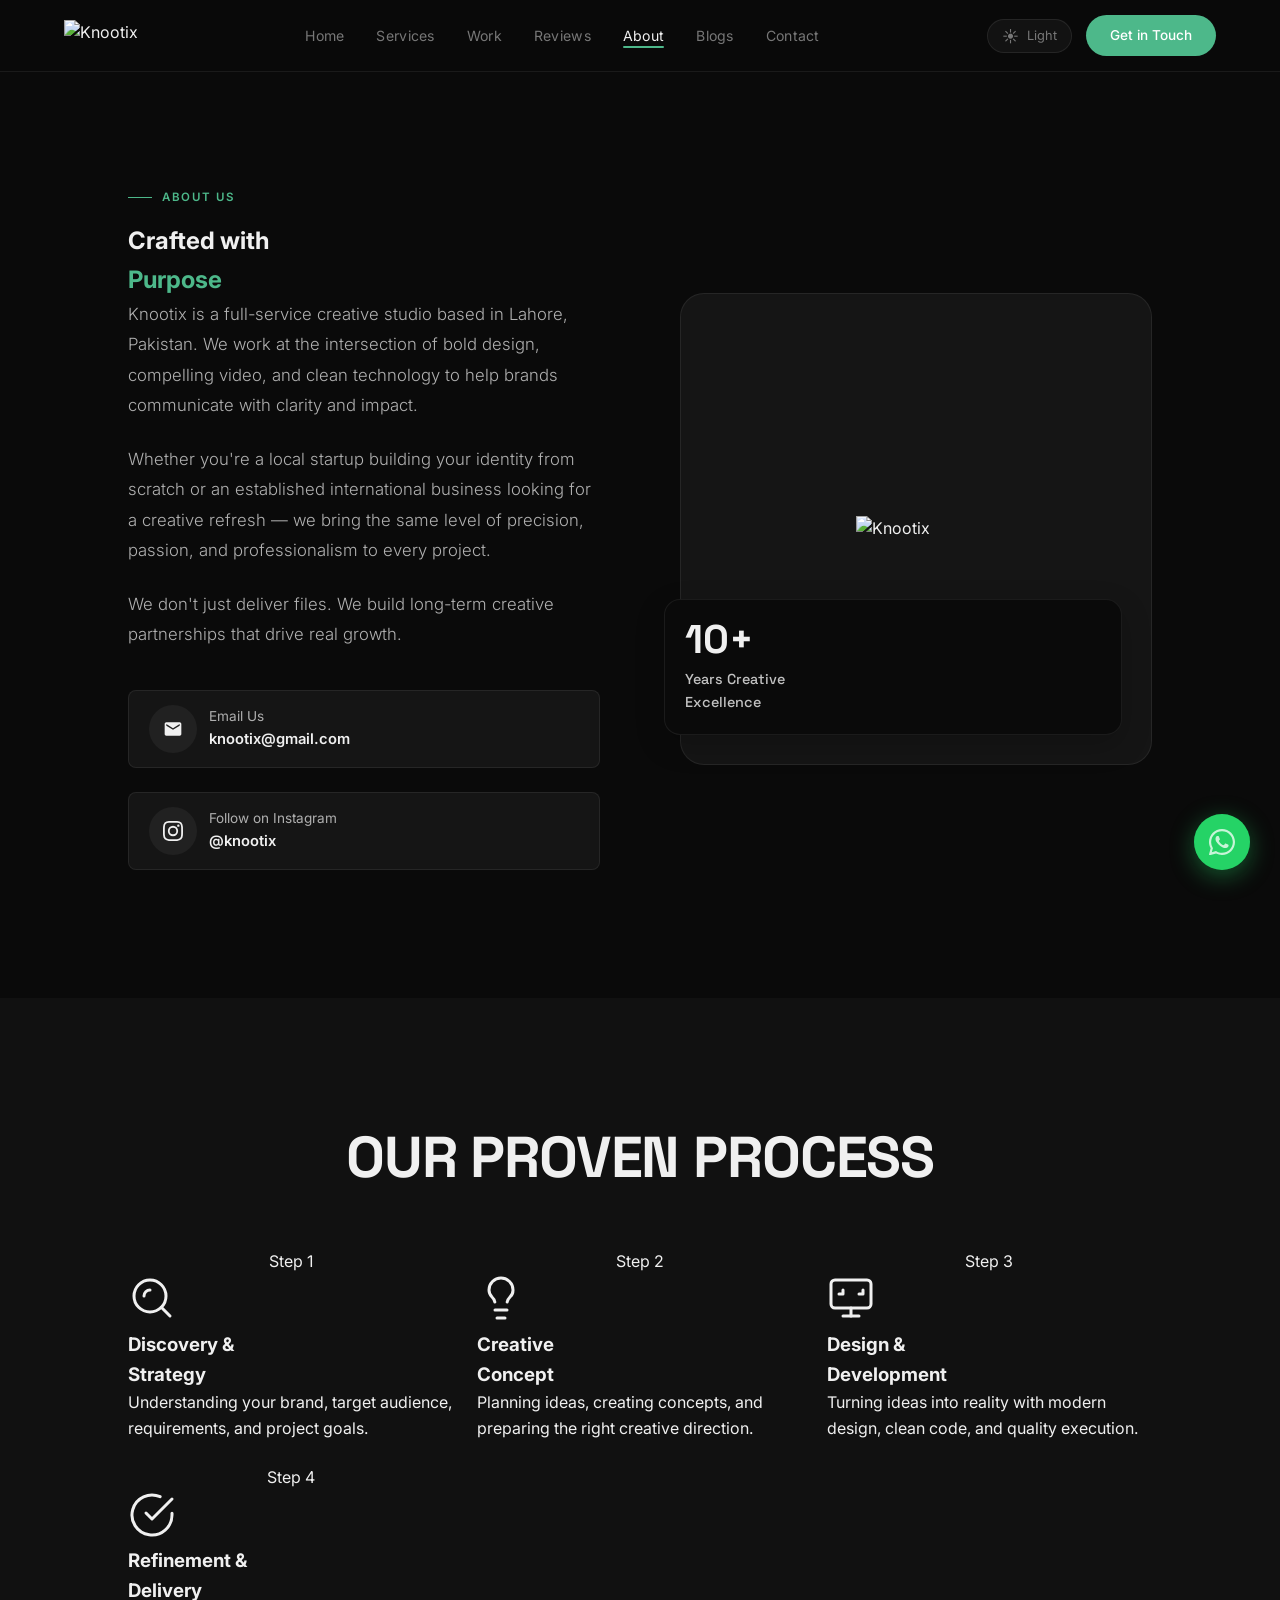
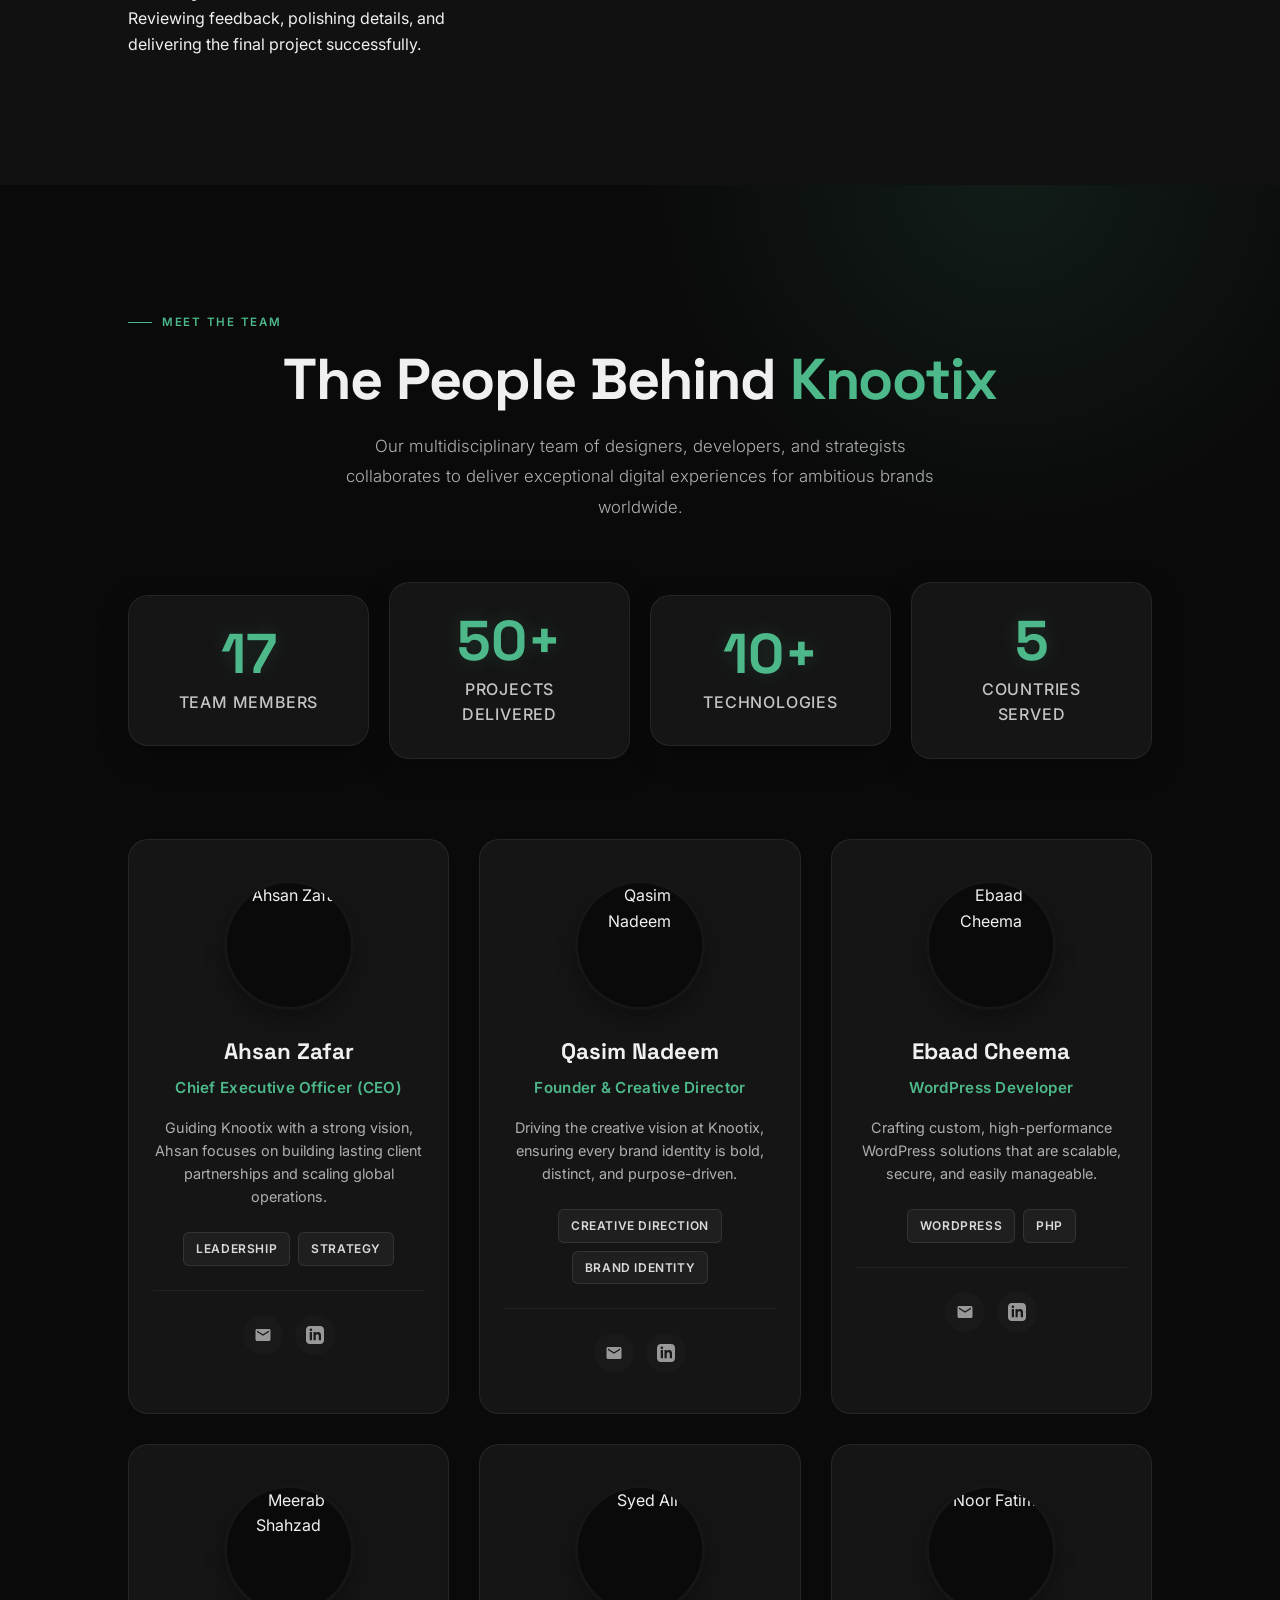
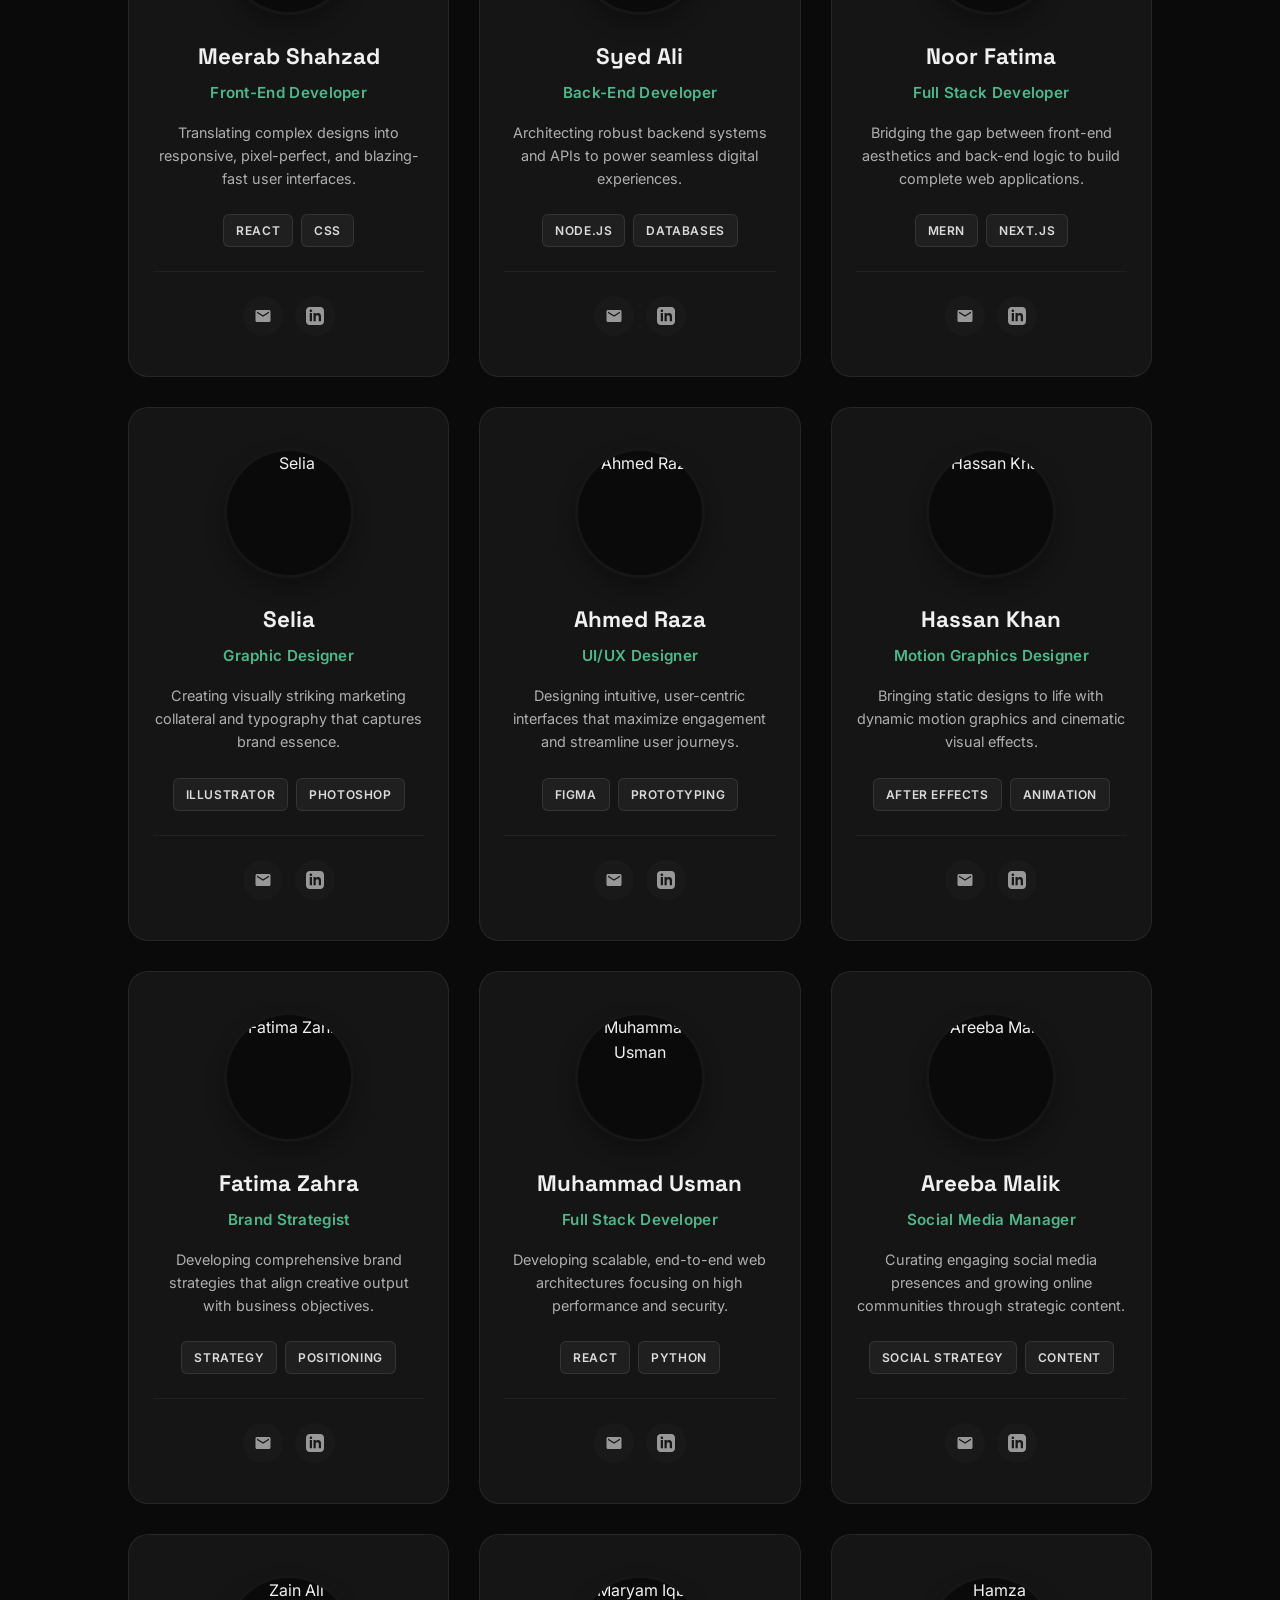
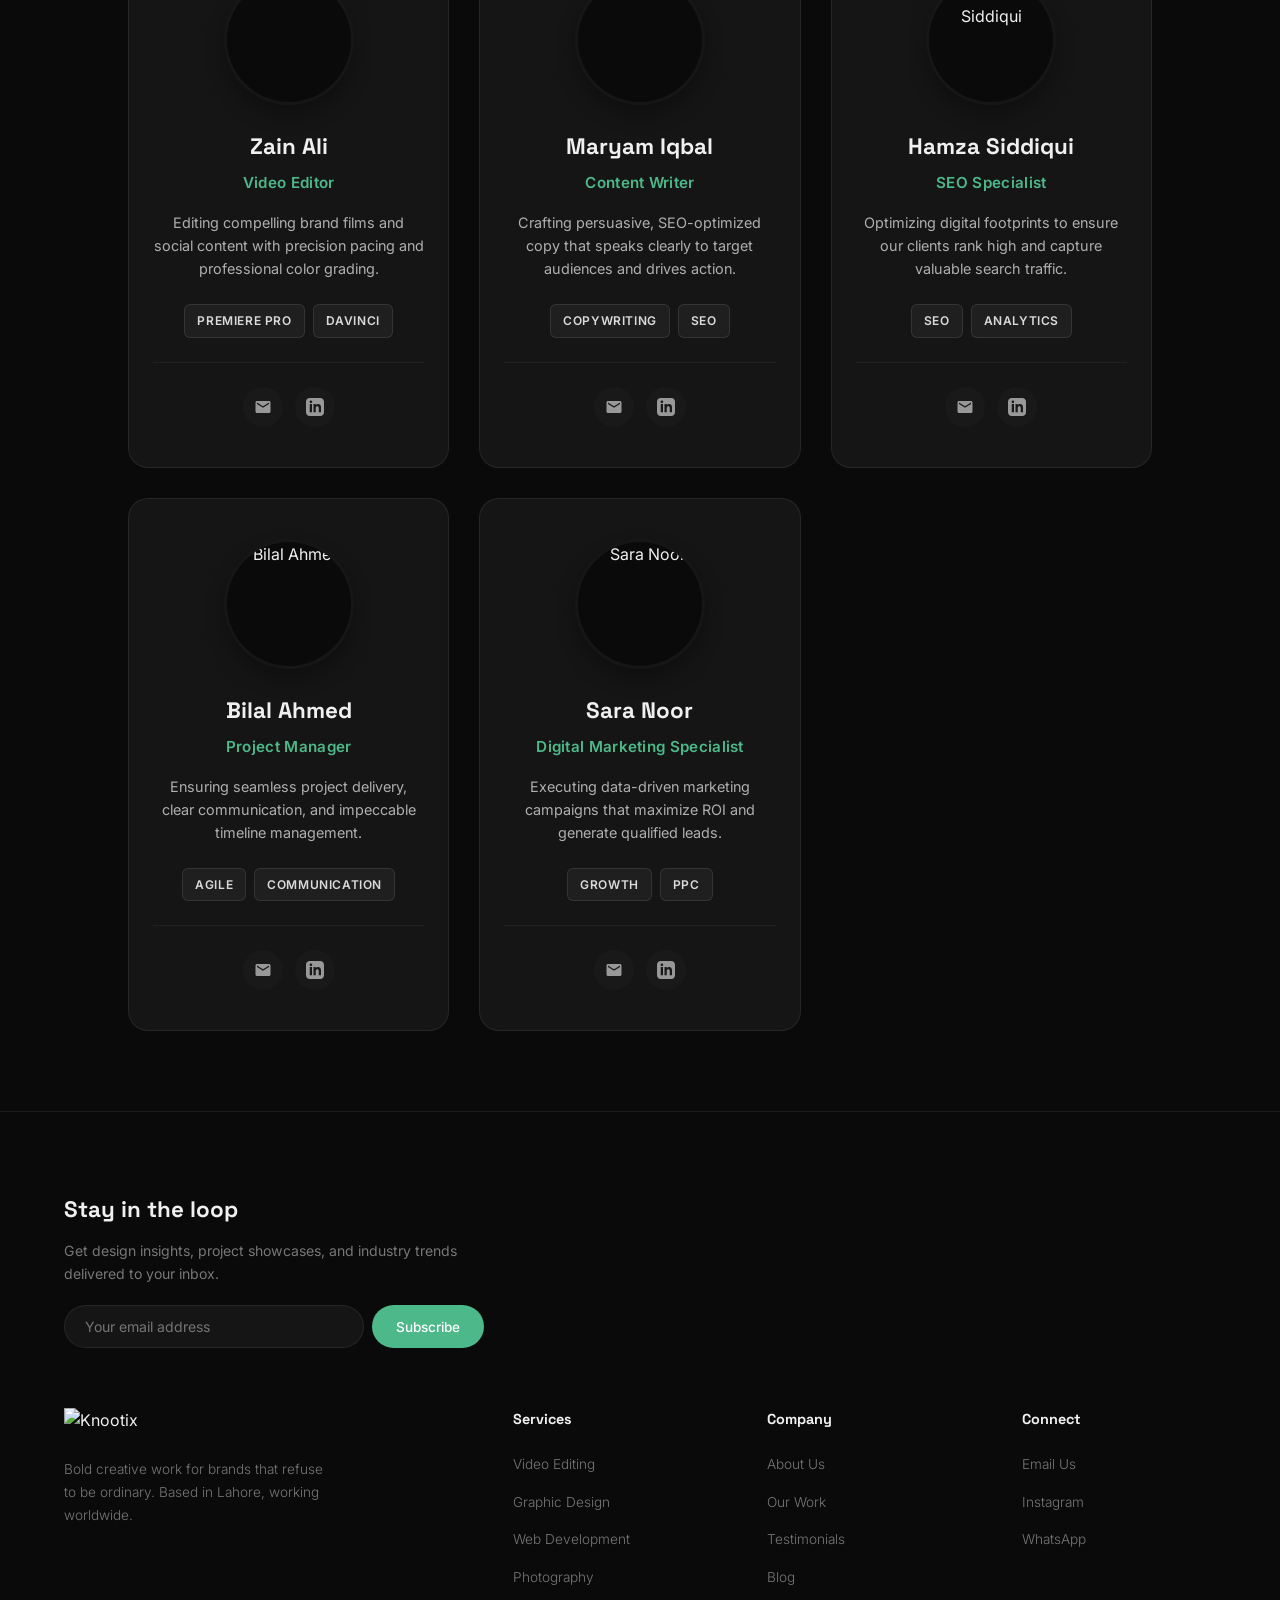
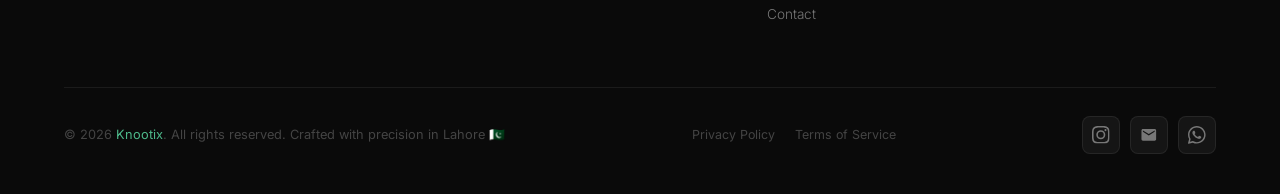
==== about.html @ d04ca992 "feat: Add Barba transitions, magnetic buttons, and 3D Torus hero" ====
<!doctype html>
<html lang="en" data-theme="dark">
  <head>
    <meta charset="UTF-8" />
    <meta name="viewport" content="width=device-width, initial-scale=1.0" />
    <title>About Us | Knootix — Creative Studio</title>
    <link rel="preconnect" href="https://fonts.googleapis.com" />
    <link rel="preconnect" href="https://fonts.gstatic.com" crossorigin />
    <link href="https://fonts.googleapis.com/css2?family=Inter:wght@300;400;500;600;700;800;900&family=Space+Grotesk:wght@400;500;600;700&display=swap" rel="stylesheet" />
    <link rel="stylesheet" href="style.css" />
  </head>
  <body>
    <!-- SVG Symbols -->
    <svg style="display: none">
      <symbol id="icon-mail" viewBox="0 0 24 24"><path d="M20 4H4c-1.1 0-1.99.9-1.99 2L2 18c0 1.1.9 2 2 2h16c1.1 0 2-.9 2-2V6c0-1.1-.9-2-2-2zm0 4l-8 5-8-5V6l8 5 8-5v2z"/></symbol>
      <symbol id="icon-instagram" viewBox="0 0 24 24"><path d="M12 2.163c3.204 0 3.584.012 4.85.07 3.252.148 4.771 1.691 4.919 4.919.058 1.265.069 1.645.069 4.849 0 3.205-.012 3.584-.069 4.849-.149 3.225-1.664 4.771-4.919 4.919-1.266.058-1.644.07-4.85.07-3.204 0-3.584-.012-4.849-.07-3.26-.149-4.771-1.699-4.919-4.92-.058-1.265-.07-1.644-.07-4.849 0-3.204.013-3.583.07-4.849.149-3.227 1.664-4.771 4.919-4.919 1.266-.057 1.645-.069 4.849-.069zM12 0C8.741 0 8.333.014 7.053.072 2.695.272.273 2.69.073 7.052.014 8.333 0 8.741 0 12c0 3.259.014 3.668.072 4.948.2 4.358 2.618 6.78 6.98 6.98C8.333 23.986 8.741 24 12 24c3.259 0 3.668-.014 4.948-.072 4.354-.2 6.782-2.618 6.979-6.98.059-1.28.073-1.689.073-4.948 0-3.259-.014-3.667-.072-4.947-.196-4.354-2.617-6.78-6.979-6.98C15.668.014 15.259 0 12 0zm0 5.838a6.162 6.162 0 100 12.324 6.162 6.162 0 000-12.324zM12 16a4 4 0 110-8 4 4 0 010 8zm6.406-11.845a1.44 1.44 0 100 2.881 1.44 1.44 0 000-2.881z"/></symbol>
      <symbol id="icon-chevron-down" viewBox="0 0 24 24"><path d="M7.41 8.59L12 13.17l4.59-4.58L18 10l-6 6-6-6z"/></symbol>
      <symbol id="icon-arrow-right" viewBox="0 0 24 24"><path d="M12 4l-1.41 1.41L16.17 11H4v2h12.17l-5.58 5.59L12 20l8-8z"/></symbol>
      <symbol id="icon-location" viewBox="0 0 24 24"><path d="M12 2C8.13 2 5 5.13 5 9c0 5.25 7 13 7 13s7-7.75 7-13c0-3.87-3.13-7-7-7zm0 9.5c-1.38 0-2.5-1.12-2.5-2.5s1.12-2.5 2.5-2.5 2.5 1.12 2.5 2.5-1.12 2.5-2.5 2.5z"/></symbol>
    </svg>

    <!-- Navigation -->
    <nav>
      <a href="index.html" class="nav-logo">
        <img src="assets/knootix-logo.png" alt="Knootix" class="site-logo site-logo--light" />
        <img src="assets/knootix-logo-dark.png" alt="Knootix" class="site-logo site-logo--dark" />
      </a>
      <ul class="nav-links">
        <li><a href="index.html">Home</a></li>
        <li><a href="services.html">Services</a></li>
        <li><a href="work.html">Work</a></li>
        <li><a href="reviews.html">Reviews</a></li>
        <li><a href="about.html" class="active">About</a></li>
        <li><a href="blogs.html">Blogs</a></li>
        <li><a href="contact.html">Contact</a></li>
      </ul>
      <div class="nav-right">
        <button class="theme-toggle" onclick="toggleTheme()">
          <span class="theme-icon" id="themeIcon">☀️</span>
          <span id="themeLabel">Light</span>
        </button>
        <a href="contact.html" class="nav-cta">Get in Touch</a>
        <div class="hamburger" onclick="toggleMobileMenu()">
          <span></span><span></span><span></span>
        </div>
      </div>
    </nav>
    <main id="swup" class="transition-fade">

    <!-- Mobile Menu -->
    <div class="mobile-menu" id="mobileMenu">
      <a href="index.html" onclick="closeMobileMenu()">Home</a>
      <a href="services.html" onclick="closeMobileMenu()">Services</a>
      <a href="work.html" onclick="closeMobileMenu()">Work</a>
      <a href="reviews.html" onclick="closeMobileMenu()">Reviews</a>
      <a href="about.html" class="active" onclick="closeMobileMenu()">About</a>
      <a href="blogs.html" onclick="closeMobileMenu()">Blogs</a>
      <a href="contact.html" onclick="closeMobileMenu()">Contact</a>
      <button class="mobile-menu-close" onclick="closeMobileMenu()">✕</button>
    </div>

    <!-- Service page hero style header -->
    <section id="about" class="page-hero section-darker section-padding">
      <div class="hero-glow"></div>
      <div class="about-grid container">
        <div class="about-text reveal">
          <div class="section-label">About Us</div>
          <h1 class="page-title">Crafted with<br /><span class="accent">Purpose</span></h1>
          <p class="section-desc" style="margin-bottom: 24px;">
            Knootix is a full-service creative studio based in Lahore, Pakistan.
            We work at the intersection of bold design, compelling video, and
            clean technology to help brands communicate with clarity and impact.
          </p>
          <p class="section-desc" style="margin-bottom: 24px;">
            Whether you're a local startup building your identity from scratch
            or an established international business looking for a creative
            refresh — we bring the same level of precision, passion, and
            professionalism to every project.
          </p>
          <p class="section-desc" style="margin-bottom: 40px;">
            We don't just deliver files. We build long-term creative
            partnerships that drive real growth.
          </p>
          <div class="about-contact" style="display: flex; gap: 24px; flex-wrap: wrap;">
            <a href="mailto:knootix@gmail.com" class="contact-item" style="display: flex; align-items: center; gap: 12px; text-decoration: none;">
              <span class="contact-icon" style="display: flex; align-items: center; justify-content: center; width: 48px; height: 48px; background: rgba(255,255,255,0.05); border-radius: 50%; color: var(--text);">
                <svg class="svg-icon" viewBox="0 0 24 24" style="width: 20px; height: 20px; fill: currentColor;">
                  <use href="#icon-mail"></use>
                </svg>
              </span>
              <div>
                <div class="contact-label" style="font-size: 0.85rem; opacity: 0.7; color: var(--text);">Email Us</div>
                <div class="contact-value" style="font-weight: 600; color: var(--text);">knootix@gmail.com</div>
              </div>
            </a>
            <a href="https://instagram.com/knootix" target="_blank" class="contact-item" style="display: flex; align-items: center; gap: 12px; text-decoration: none;">
              <span class="contact-icon" style="display: flex; align-items: center; justify-content: center; width: 48px; height: 48px; background: rgba(255,255,255,0.05); border-radius: 50%; color: var(--text);">
                <svg class="svg-icon" viewBox="0 0 24 24" style="width: 20px; height: 20px; fill: currentColor;">
                  <use href="#icon-instagram"></use>
                </svg>
              </span>
              <div>
                <div class="contact-label" style="font-size: 0.85rem; opacity: 0.7; color: var(--text);">Follow on Instagram</div>
                <div class="contact-value" style="font-weight: 600; color: var(--text);">@knootix</div>
              </div>
            </a>
          </div>
        </div>
        <div class="about-visual reveal">
          <div class="about-img-container" style="position: relative; border-radius: 24px; background: var(--card-bg, rgba(255,255,255,0.02)); border: 1px solid var(--border, rgba(255,255,255,0.1)); padding: 60px; display: flex; align-items: center; justify-content: center; aspect-ratio: 1/1;">
            <img src="assets/knootix-logo.png" alt="Knootix" class="site-logo site-logo--light" style="max-width: 200px;" />
            <img src="assets/knootix-logo-dark.png" alt="Knootix" class="site-logo site-logo--dark" style="max-width: 200px;" />
          </div>
          <div class="about-badge" style="position: absolute; bottom: 30px; right: 30px; background: var(--bg); border: 1px solid var(--border); padding: 20px; border-radius: 16px; box-shadow: 0 10px 30px rgba(0,0,0,0.2);">
            <div class="about-badge-num" style="font-size: 2.5rem; font-weight: 800; color: var(--text); line-height: 1;">10+</div>
            <div class="about-badge-text" style="font-size: 0.9rem; font-weight: 500; color: var(--text); opacity: 0.8; margin-top: 8px;">Years Creative<br />Excellence</div>
          </div>
        </div>
      </div>
    </section>

    <!-- Process section -->
    <section class="process-section section-padding" id="process">
      <div class="section-header reveal" style="text-align: center; margin-bottom: 60px;">
        <h2 class="section-title">OUR PROVEN PROCESS</h2>
      </div>
      <div class="process-grid container" style="display: grid; grid-template-columns: repeat(auto-fit, minmax(250px, 1fr)); gap: 24px;">
        <div class="process-card reveal">
          <div class="process-step">Step 1</div>
          <div class="process-icon">
            <svg width="48" height="48" viewBox="0 0 24 24" fill="none" stroke="currentColor" stroke-width="1.5" stroke-linecap="round" stroke-linejoin="round"><circle cx="11" cy="11" r="8"></circle><line x1="21" y1="21" x2="16.65" y2="16.65"></line><path d="M11 8a3 3 0 0 0-3 3"></path></svg>
          </div>
          <h3 class="process-title">Discovery &<br />Strategy</h3>
          <p class="process-desc">
            Understanding your brand, target audience, requirements, and project
            goals.
          </p>
        </div>

        <div class="process-card reveal stagger-1">
          <div class="process-step">Step 2</div>
          <div class="process-icon">
            <svg width="48" height="48" viewBox="0 0 24 24" fill="none" stroke="currentColor" stroke-width="1.5" stroke-linecap="round" stroke-linejoin="round"><path d="M9 18h6"></path><path d="M10 22h4"></path><path d="M15.09 14c.18-.98.65-1.74 1.41-2.5A4.65 4.65 0 0 0 18 8 6 6 0 0 0 6 8c0 1 .23 2.23 1.5 3.5A4.61 4.61 0 0 1 8.91 14"></path></svg>
          </div>
          <h3 class="process-title">Creative<br />Concept</h3>
          <p class="process-desc">
            Planning ideas, creating concepts, and preparing the right creative
            direction.
          </p>
        </div>

        <div class="process-card reveal stagger-2">
          <div class="process-step">Step 3</div>
          <div class="process-icon">
            <svg width="48" height="48" viewBox="0 0 24 24" fill="none" stroke="currentColor" stroke-width="1.5" stroke-linecap="round" stroke-linejoin="round"><rect x="2" y="3" width="20" height="14" rx="2" ry="2"></rect><line x1="8" y1="21" x2="16" y2="21"></line><line x1="12" y1="17" x2="12" y2="21"></line><polyline points="16 10 18 10 18 8"></polyline><polyline points="6 10 8 10 8 8"></polyline></svg>
          </div>
          <h3 class="process-title">Design &<br />Development</h3>
          <p class="process-desc">
            Turning ideas into reality with modern design, clean code, and
            quality execution.
          </p>
        </div>

        <div class="process-card reveal stagger-3">
          <div class="process-step">Step 4</div>
          <div class="process-icon">
            <svg width="48" height="48" viewBox="0 0 24 24" fill="none" stroke="currentColor" stroke-width="1.5" stroke-linecap="round" stroke-linejoin="round"><path d="M22 11.08V12a10 10 0 1 1-5.93-9.14"></path><polyline points="22 4 12 14.01 9 11.01"></polyline></svg>
          </div>
          <h3 class="process-title">Refinement &<br />Delivery</h3>
          <p class="process-desc">
            Reviewing feedback, polishing details, and delivering the final
            project successfully.
          </p>
        </div>
      </div>
    </section>

    <!-- Team Section -->
    <section class="team-section section-padding" id="team">
      <div class="container">
        <div class="section-header reveal" style="text-align: center; margin-bottom: 60px;">
          <div class="section-label">Meet the Team</div>
          <h2 class="section-title">The People Behind <span class="accent">Knootix</span></h2>
          <p class="section-desc" style="max-width: 600px; margin: 20px auto 0;">
            Our multidisciplinary team of designers, developers, and strategists collaborates 
            to deliver exceptional digital experiences for ambitious brands worldwide.
          </p>
        </div>

        <div class="team-stats reveal stagger-1">
          <div class="team-stat-item">
            <div class="team-stat-num counter" data-target="17">0</div>
            <div class="team-stat-label">Team Members</div>
          </div>
          <div class="team-stat-item">
            <div class="team-stat-num"><span class="counter" data-target="50">0</span>+</div>
            <div class="team-stat-label">Projects Delivered</div>
          </div>
          <div class="team-stat-item">
            <div class="team-stat-num"><span class="counter" data-target="10">0</span>+</div>
            <div class="team-stat-label">Technologies</div>
          </div>
          <div class="team-stat-item">
            <div class="team-stat-num counter" data-target="5">0</div>
            <div class="team-stat-label">Countries Served</div>
          </div>
        </div>

        <div class="team-grid">
          <!-- 1. Ahsan Zafar -->
          <div class="team-card reveal stagger-1">
            <div class="team-card-image-wrap">
              <img src="https://i.pravatar.cc/300?u=ahsan" alt="Ahsan Zafar" class="team-img" />
            </div>
            <div class="team-info">
              <h3 class="team-name">Ahsan Zafar</h3>
              <div class="team-role">Chief Executive Officer (CEO)</div>
              <p class="team-bio">Guiding Knootix with a strong vision, Ahsan focuses on building lasting client partnerships and scaling global operations.</p>
              <div class="team-badges">
                <span class="team-badge">Leadership</span>
                <span class="team-badge">Strategy</span>
              </div>
            </div>
            <div class="team-socials">
              <a href="#" class="team-social-icon magnetic"><svg viewBox="0 0 24 24"><use href="#icon-mail"></use></svg></a>
              <a href="#" class="team-social-icon magnetic">
                <svg viewBox="0 0 24 24"><path d="M19 0h-14c-2.761 0-5 2.239-5 5v14c0 2.761 2.239 5 5 5h14c2.762 0 5-2.239 5-5v-14c0-2.761-2.238-5-5-5zm-11 19h-3v-11h3v11zm-1.5-12.268c-.966 0-1.75-.79-1.75-1.764s.784-1.764 1.75-1.764 1.75.79 1.75 1.764-.783 1.764-1.75 1.764zm13.5 12.268h-3v-5.604c0-3.368-4-3.113-4 0v5.604h-3v-11h3v1.765c1.396-2.586 7-2.777 7 2.476v6.759z"/></svg>
              </a>
            </div>
          </div>

          <!-- 2. Qasim Nadeem -->
          <div class="team-card reveal stagger-2">
            <div class="team-card-image-wrap">
              <img src="https://i.pravatar.cc/300?u=qasim" alt="Qasim Nadeem" class="team-img" />
            </div>
            <div class="team-info">
              <h3 class="team-name">Qasim Nadeem</h3>
              <div class="team-role">Founder & Creative Director</div>
              <p class="team-bio">Driving the creative vision at Knootix, ensuring every brand identity is bold, distinct, and purpose-driven.</p>
              <div class="team-badges">
                <span class="team-badge">Creative Direction</span>
                <span class="team-badge">Brand Identity</span>
              </div>
            </div>
            <div class="team-socials">
              <a href="#" class="team-social-icon magnetic"><svg viewBox="0 0 24 24"><use href="#icon-mail"></use></svg></a>
              <a href="#" class="team-social-icon magnetic">
                <svg viewBox="0 0 24 24"><path d="M19 0h-14c-2.761 0-5 2.239-5 5v14c0 2.761 2.239 5 5 5h14c2.762 0 5-2.239 5-5v-14c0-2.761-2.238-5-5-5zm-11 19h-3v-11h3v11zm-1.5-12.268c-.966 0-1.75-.79-1.75-1.764s.784-1.764 1.75-1.764 1.75.79 1.75 1.764-.783 1.764-1.75 1.764zm13.5 12.268h-3v-5.604c0-3.368-4-3.113-4 0v5.604h-3v-11h3v1.765c1.396-2.586 7-2.777 7 2.476v6.759z"/></svg>
              </a>
            </div>
          </div>

          <!-- 3. Ebaad Cheema -->
          <div class="team-card reveal stagger-3">
            <div class="team-card-image-wrap">
              <img src="https://i.pravatar.cc/300?u=ebaad" alt="Ebaad Cheema" class="team-img" />
            </div>
            <div class="team-info">
              <h3 class="team-name">Ebaad Cheema</h3>
              <div class="team-role">WordPress Developer</div>
              <p class="team-bio">Crafting custom, high-performance WordPress solutions that are scalable, secure, and easily manageable.</p>
              <div class="team-badges">
                <span class="team-badge">WordPress</span>
                <span class="team-badge">PHP</span>
              </div>
            </div>
            <div class="team-socials">
              <a href="#" class="team-social-icon magnetic"><svg viewBox="0 0 24 24"><use href="#icon-mail"></use></svg></a>
              <a href="#" class="team-social-icon magnetic">
                <svg viewBox="0 0 24 24"><path d="M19 0h-14c-2.761 0-5 2.239-5 5v14c0 2.761 2.239 5 5 5h14c2.762 0 5-2.239 5-5v-14c0-2.761-2.238-5-5-5zm-11 19h-3v-11h3v11zm-1.5-12.268c-.966 0-1.75-.79-1.75-1.764s.784-1.764 1.75-1.764 1.75.79 1.75 1.764-.783 1.764-1.75 1.764zm13.5 12.268h-3v-5.604c0-3.368-4-3.113-4 0v5.604h-3v-11h3v1.765c1.396-2.586 7-2.777 7 2.476v6.759z"/></svg>
              </a>
            </div>
          </div>

          <!-- 4. Meerab Shahzad -->
          <div class="team-card reveal">
            <div class="team-card-image-wrap">
              <img src="https://i.pravatar.cc/300?u=meerab" alt="Meerab Shahzad" class="team-img" />
            </div>
            <div class="team-info">
              <h3 class="team-name">Meerab Shahzad</h3>
              <div class="team-role">Front-End Developer</div>
              <p class="team-bio">Translating complex designs into responsive, pixel-perfect, and blazing-fast user interfaces.</p>
              <div class="team-badges">
                <span class="team-badge">React</span>
                <span class="team-badge">CSS</span>
              </div>
            </div>
            <div class="team-socials">
              <a href="#" class="team-social-icon magnetic"><svg viewBox="0 0 24 24"><use href="#icon-mail"></use></svg></a>
              <a href="#" class="team-social-icon magnetic">
                <svg viewBox="0 0 24 24"><path d="M19 0h-14c-2.761 0-5 2.239-5 5v14c0 2.761 2.239 5 5 5h14c2.762 0 5-2.239 5-5v-14c0-2.761-2.238-5-5-5zm-11 19h-3v-11h3v11zm-1.5-12.268c-.966 0-1.75-.79-1.75-1.764s.784-1.764 1.75-1.764 1.75.79 1.75 1.764-.783 1.764-1.75 1.764zm13.5 12.268h-3v-5.604c0-3.368-4-3.113-4 0v5.604h-3v-11h3v1.765c1.396-2.586 7-2.777 7 2.476v6.759z"/></svg>
              </a>
            </div>
          </div>

          <!-- 5. Syed Ali -->
          <div class="team-card reveal stagger-1">
            <div class="team-card-image-wrap">
              <img src="https://i.pravatar.cc/300?u=syed" alt="Syed Ali" class="team-img" />
            </div>
            <div class="team-info">
              <h3 class="team-name">Syed Ali</h3>
              <div class="team-role">Back-End Developer</div>
              <p class="team-bio">Architecting robust backend systems and APIs to power seamless digital experiences.</p>
              <div class="team-badges">
                <span class="team-badge">Node.js</span>
                <span class="team-badge">Databases</span>
              </div>
            </div>
            <div class="team-socials">
              <a href="#" class="team-social-icon magnetic"><svg viewBox="0 0 24 24"><use href="#icon-mail"></use></svg></a>
              <a href="#" class="team-social-icon magnetic">
                <svg viewBox="0 0 24 24"><path d="M19 0h-14c-2.761 0-5 2.239-5 5v14c0 2.761 2.239 5 5 5h14c2.762 0 5-2.239 5-5v-14c0-2.761-2.238-5-5-5zm-11 19h-3v-11h3v11zm-1.5-12.268c-.966 0-1.75-.79-1.75-1.764s.784-1.764 1.75-1.764 1.75.79 1.75 1.764-.783 1.764-1.75 1.764zm13.5 12.268h-3v-5.604c0-3.368-4-3.113-4 0v5.604h-3v-11h3v1.765c1.396-2.586 7-2.777 7 2.476v6.759z"/></svg>
              </a>
            </div>
          </div>

          <!-- 6. Noor Fatima -->
          <div class="team-card reveal stagger-2">
            <div class="team-card-image-wrap">
              <img src="https://i.pravatar.cc/300?u=noor" alt="Noor Fatima" class="team-img" />
            </div>
            <div class="team-info">
              <h3 class="team-name">Noor Fatima</h3>
              <div class="team-role">Full Stack Developer</div>
              <p class="team-bio">Bridging the gap between front-end aesthetics and back-end logic to build complete web applications.</p>
              <div class="team-badges">
                <span class="team-badge">MERN</span>
                <span class="team-badge">Next.js</span>
              </div>
            </div>
            <div class="team-socials">
              <a href="#" class="team-social-icon magnetic"><svg viewBox="0 0 24 24"><use href="#icon-mail"></use></svg></a>
              <a href="#" class="team-social-icon magnetic">
                <svg viewBox="0 0 24 24"><path d="M19 0h-14c-2.761 0-5 2.239-5 5v14c0 2.761 2.239 5 5 5h14c2.762 0 5-2.239 5-5v-14c0-2.761-2.238-5-5-5zm-11 19h-3v-11h3v11zm-1.5-12.268c-.966 0-1.75-.79-1.75-1.764s.784-1.764 1.75-1.764 1.75.79 1.75 1.764-.783 1.764-1.75 1.764zm13.5 12.268h-3v-5.604c0-3.368-4-3.113-4 0v5.604h-3v-11h3v1.765c1.396-2.586 7-2.777 7 2.476v6.759z"/></svg>
              </a>
            </div>
          </div>

          <!-- 7. Selia -->
          <div class="team-card reveal stagger-3">
            <div class="team-card-image-wrap">
              <img src="https://i.pravatar.cc/300?u=selia" alt="Selia" class="team-img" />
            </div>
            <div class="team-info">
              <h3 class="team-name">Selia</h3>
              <div class="team-role">Graphic Designer</div>
              <p class="team-bio">Creating visually striking marketing collateral and typography that captures brand essence.</p>
              <div class="team-badges">
                <span class="team-badge">Illustrator</span>
                <span class="team-badge">Photoshop</span>
              </div>
            </div>
            <div class="team-socials">
              <a href="#" class="team-social-icon magnetic"><svg viewBox="0 0 24 24"><use href="#icon-mail"></use></svg></a>
              <a href="#" class="team-social-icon magnetic">
                <svg viewBox="0 0 24 24"><path d="M19 0h-14c-2.761 0-5 2.239-5 5v14c0 2.761 2.239 5 5 5h14c2.762 0 5-2.239 5-5v-14c0-2.761-2.238-5-5-5zm-11 19h-3v-11h3v11zm-1.5-12.268c-.966 0-1.75-.79-1.75-1.764s.784-1.764 1.75-1.764 1.75.79 1.75 1.764-.783 1.764-1.75 1.764zm13.5 12.268h-3v-5.604c0-3.368-4-3.113-4 0v5.604h-3v-11h3v1.765c1.396-2.586 7-2.777 7 2.476v6.759z"/></svg>
              </a>
            </div>
          </div>

          <!-- 8. Ahmed Raza -->
          <div class="team-card reveal">
            <div class="team-card-image-wrap">
              <img src="https://i.pravatar.cc/300?u=ahmed" alt="Ahmed Raza" class="team-img" />
            </div>
            <div class="team-info">
              <h3 class="team-name">Ahmed Raza</h3>
              <div class="team-role">UI/UX Designer</div>
              <p class="team-bio">Designing intuitive, user-centric interfaces that maximize engagement and streamline user journeys.</p>
              <div class="team-badges">
                <span class="team-badge">Figma</span>
                <span class="team-badge">Prototyping</span>
              </div>
            </div>
            <div class="team-socials">
              <a href="#" class="team-social-icon magnetic"><svg viewBox="0 0 24 24"><use href="#icon-mail"></use></svg></a>
              <a href="#" class="team-social-icon magnetic">
                <svg viewBox="0 0 24 24"><path d="M19 0h-14c-2.761 0-5 2.239-5 5v14c0 2.761 2.239 5 5 5h14c2.762 0 5-2.239 5-5v-14c0-2.761-2.238-5-5-5zm-11 19h-3v-11h3v11zm-1.5-12.268c-.966 0-1.75-.79-1.75-1.764s.784-1.764 1.75-1.764 1.75.79 1.75 1.764-.783 1.764-1.75 1.764zm13.5 12.268h-3v-5.604c0-3.368-4-3.113-4 0v5.604h-3v-11h3v1.765c1.396-2.586 7-2.777 7 2.476v6.759z"/></svg>
              </a>
            </div>
          </div>

          <!-- 9. Hassan Khan -->
          <div class="team-card reveal stagger-1">
            <div class="team-card-image-wrap">
              <img src="https://i.pravatar.cc/300?u=hassan" alt="Hassan Khan" class="team-img" />
            </div>
            <div class="team-info">
              <h3 class="team-name">Hassan Khan</h3>
              <div class="team-role">Motion Graphics Designer</div>
              <p class="team-bio">Bringing static designs to life with dynamic motion graphics and cinematic visual effects.</p>
              <div class="team-badges">
                <span class="team-badge">After Effects</span>
                <span class="team-badge">Animation</span>
              </div>
            </div>
            <div class="team-socials">
              <a href="#" class="team-social-icon magnetic"><svg viewBox="0 0 24 24"><use href="#icon-mail"></use></svg></a>
              <a href="#" class="team-social-icon magnetic">
                <svg viewBox="0 0 24 24"><path d="M19 0h-14c-2.761 0-5 2.239-5 5v14c0 2.761 2.239 5 5 5h14c2.762 0 5-2.239 5-5v-14c0-2.761-2.238-5-5-5zm-11 19h-3v-11h3v11zm-1.5-12.268c-.966 0-1.75-.79-1.75-1.764s.784-1.764 1.75-1.764 1.75.79 1.75 1.764-.783 1.764-1.75 1.764zm13.5 12.268h-3v-5.604c0-3.368-4-3.113-4 0v5.604h-3v-11h3v1.765c1.396-2.586 7-2.777 7 2.476v6.759z"/></svg>
              </a>
            </div>
          </div>

          <!-- 10. Fatima Zahra -->
          <div class="team-card reveal stagger-2">
            <div class="team-card-image-wrap">
              <img src="https://i.pravatar.cc/300?u=fatima" alt="Fatima Zahra" class="team-img" />
            </div>
            <div class="team-info">
              <h3 class="team-name">Fatima Zahra</h3>
              <div class="team-role">Brand Strategist</div>
              <p class="team-bio">Developing comprehensive brand strategies that align creative output with business objectives.</p>
              <div class="team-badges">
                <span class="team-badge">Strategy</span>
                <span class="team-badge">Positioning</span>
              </div>
            </div>
            <div class="team-socials">
              <a href="#" class="team-social-icon magnetic"><svg viewBox="0 0 24 24"><use href="#icon-mail"></use></svg></a>
              <a href="#" class="team-social-icon magnetic">
                <svg viewBox="0 0 24 24"><path d="M19 0h-14c-2.761 0-5 2.239-5 5v14c0 2.761 2.239 5 5 5h14c2.762 0 5-2.239 5-5v-14c0-2.761-2.238-5-5-5zm-11 19h-3v-11h3v11zm-1.5-12.268c-.966 0-1.75-.79-1.75-1.764s.784-1.764 1.75-1.764 1.75.79 1.75 1.764-.783 1.764-1.75 1.764zm13.5 12.268h-3v-5.604c0-3.368-4-3.113-4 0v5.604h-3v-11h3v1.765c1.396-2.586 7-2.777 7 2.476v6.759z"/></svg>
              </a>
            </div>
          </div>

          <!-- 11. Muhammad Usman -->
          <div class="team-card reveal stagger-3">
            <div class="team-card-image-wrap">
              <img src="https://i.pravatar.cc/300?u=usman" alt="Muhammad Usman" class="team-img" />
            </div>
            <div class="team-info">
              <h3 class="team-name">Muhammad Usman</h3>
              <div class="team-role">Full Stack Developer</div>
              <p class="team-bio">Developing scalable, end-to-end web architectures focusing on high performance and security.</p>
              <div class="team-badges">
                <span class="team-badge">React</span>
                <span class="team-badge">Python</span>
              </div>
            </div>
            <div class="team-socials">
              <a href="#" class="team-social-icon magnetic"><svg viewBox="0 0 24 24"><use href="#icon-mail"></use></svg></a>
              <a href="#" class="team-social-icon magnetic">
                <svg viewBox="0 0 24 24"><path d="M19 0h-14c-2.761 0-5 2.239-5 5v14c0 2.761 2.239 5 5 5h14c2.762 0 5-2.239 5-5v-14c0-2.761-2.238-5-5-5zm-11 19h-3v-11h3v11zm-1.5-12.268c-.966 0-1.75-.79-1.75-1.764s.784-1.764 1.75-1.764 1.75.79 1.75 1.764-.783 1.764-1.75 1.764zm13.5 12.268h-3v-5.604c0-3.368-4-3.113-4 0v5.604h-3v-11h3v1.765c1.396-2.586 7-2.777 7 2.476v6.759z"/></svg>
              </a>
            </div>
          </div>

          <!-- 12. Areeba Malik -->
          <div class="team-card reveal">
            <div class="team-card-image-wrap">
              <img src="https://i.pravatar.cc/300?u=areeba" alt="Areeba Malik" class="team-img" />
            </div>
            <div class="team-info">
              <h3 class="team-name">Areeba Malik</h3>
              <div class="team-role">Social Media Manager</div>
              <p class="team-bio">Curating engaging social media presences and growing online communities through strategic content.</p>
              <div class="team-badges">
                <span class="team-badge">Social Strategy</span>
                <span class="team-badge">Content</span>
              </div>
            </div>
            <div class="team-socials">
              <a href="#" class="team-social-icon magnetic"><svg viewBox="0 0 24 24"><use href="#icon-mail"></use></svg></a>
              <a href="#" class="team-social-icon magnetic">
                <svg viewBox="0 0 24 24"><path d="M19 0h-14c-2.761 0-5 2.239-5 5v14c0 2.761 2.239 5 5 5h14c2.762 0 5-2.239 5-5v-14c0-2.761-2.238-5-5-5zm-11 19h-3v-11h3v11zm-1.5-12.268c-.966 0-1.75-.79-1.75-1.764s.784-1.764 1.75-1.764 1.75.79 1.75 1.764-.783 1.764-1.75 1.764zm13.5 12.268h-3v-5.604c0-3.368-4-3.113-4 0v5.604h-3v-11h3v1.765c1.396-2.586 7-2.777 7 2.476v6.759z"/></svg>
              </a>
            </div>
          </div>

          <!-- 13. Zain Ali -->
          <div class="team-card reveal stagger-1">
            <div class="team-card-image-wrap">
              <img src="https://i.pravatar.cc/300?u=zain" alt="Zain Ali" class="team-img" />
            </div>
            <div class="team-info">
              <h3 class="team-name">Zain Ali</h3>
              <div class="team-role">Video Editor</div>
              <p class="team-bio">Editing compelling brand films and social content with precision pacing and professional color grading.</p>
              <div class="team-badges">
                <span class="team-badge">Premiere Pro</span>
                <span class="team-badge">DaVinci</span>
              </div>
            </div>
            <div class="team-socials">
              <a href="#" class="team-social-icon magnetic"><svg viewBox="0 0 24 24"><use href="#icon-mail"></use></svg></a>
              <a href="#" class="team-social-icon magnetic">
                <svg viewBox="0 0 24 24"><path d="M19 0h-14c-2.761 0-5 2.239-5 5v14c0 2.761 2.239 5 5 5h14c2.762 0 5-2.239 5-5v-14c0-2.761-2.238-5-5-5zm-11 19h-3v-11h3v11zm-1.5-12.268c-.966 0-1.75-.79-1.75-1.764s.784-1.764 1.75-1.764 1.75.79 1.75 1.764-.783 1.764-1.75 1.764zm13.5 12.268h-3v-5.604c0-3.368-4-3.113-4 0v5.604h-3v-11h3v1.765c1.396-2.586 7-2.777 7 2.476v6.759z"/></svg>
              </a>
            </div>
          </div>

          <!-- 14. Maryam Iqbal -->
          <div class="team-card reveal stagger-2">
            <div class="team-card-image-wrap">
              <img src="https://i.pravatar.cc/300?u=maryam" alt="Maryam Iqbal" class="team-img" />
            </div>
            <div class="team-info">
              <h3 class="team-name">Maryam Iqbal</h3>
              <div class="team-role">Content Writer</div>
              <p class="team-bio">Crafting persuasive, SEO-optimized copy that speaks clearly to target audiences and drives action.</p>
              <div class="team-badges">
                <span class="team-badge">Copywriting</span>
                <span class="team-badge">SEO</span>
              </div>
            </div>
            <div class="team-socials">
              <a href="#" class="team-social-icon magnetic"><svg viewBox="0 0 24 24"><use href="#icon-mail"></use></svg></a>
              <a href="#" class="team-social-icon magnetic">
                <svg viewBox="0 0 24 24"><path d="M19 0h-14c-2.761 0-5 2.239-5 5v14c0 2.761 2.239 5 5 5h14c2.762 0 5-2.239 5-5v-14c0-2.761-2.238-5-5-5zm-11 19h-3v-11h3v11zm-1.5-12.268c-.966 0-1.75-.79-1.75-1.764s.784-1.764 1.75-1.764 1.75.79 1.75 1.764-.783 1.764-1.75 1.764zm13.5 12.268h-3v-5.604c0-3.368-4-3.113-4 0v5.604h-3v-11h3v1.765c1.396-2.586 7-2.777 7 2.476v6.759z"/></svg>
              </a>
            </div>
          </div>

          <!-- 15. Hamza Siddiqui -->
          <div class="team-card reveal stagger-3">
            <div class="team-card-image-wrap">
              <img src="https://i.pravatar.cc/300?u=hamza" alt="Hamza Siddiqui" class="team-img" />
            </div>
            <div class="team-info">
              <h3 class="team-name">Hamza Siddiqui</h3>
              <div class="team-role">SEO Specialist</div>
              <p class="team-bio">Optimizing digital footprints to ensure our clients rank high and capture valuable search traffic.</p>
              <div class="team-badges">
                <span class="team-badge">SEO</span>
                <span class="team-badge">Analytics</span>
              </div>
            </div>
            <div class="team-socials">
              <a href="#" class="team-social-icon magnetic"><svg viewBox="0 0 24 24"><use href="#icon-mail"></use></svg></a>
              <a href="#" class="team-social-icon magnetic">
                <svg viewBox="0 0 24 24"><path d="M19 0h-14c-2.761 0-5 2.239-5 5v14c0 2.761 2.239 5 5 5h14c2.762 0 5-2.239 5-5v-14c0-2.761-2.238-5-5-5zm-11 19h-3v-11h3v11zm-1.5-12.268c-.966 0-1.75-.79-1.75-1.764s.784-1.764 1.75-1.764 1.75.79 1.75 1.764-.783 1.764-1.75 1.764zm13.5 12.268h-3v-5.604c0-3.368-4-3.113-4 0v5.604h-3v-11h3v1.765c1.396-2.586 7-2.777 7 2.476v6.759z"/></svg>
              </a>
            </div>
          </div>

          <!-- 16. Bilal Ahmed -->
          <div class="team-card reveal">
            <div class="team-card-image-wrap">
              <img src="https://i.pravatar.cc/300?u=bilal" alt="Bilal Ahmed" class="team-img" />
            </div>
            <div class="team-info">
              <h3 class="team-name">Bilal Ahmed</h3>
              <div class="team-role">Project Manager</div>
              <p class="team-bio">Ensuring seamless project delivery, clear communication, and impeccable timeline management.</p>
              <div class="team-badges">
                <span class="team-badge">Agile</span>
                <span class="team-badge">Communication</span>
              </div>
            </div>
            <div class="team-socials">
              <a href="#" class="team-social-icon magnetic"><svg viewBox="0 0 24 24"><use href="#icon-mail"></use></svg></a>
              <a href="#" class="team-social-icon magnetic">
                <svg viewBox="0 0 24 24"><path d="M19 0h-14c-2.761 0-5 2.239-5 5v14c0 2.761 2.239 5 5 5h14c2.762 0 5-2.239 5-5v-14c0-2.761-2.238-5-5-5zm-11 19h-3v-11h3v11zm-1.5-12.268c-.966 0-1.75-.79-1.75-1.764s.784-1.764 1.75-1.764 1.75.79 1.75 1.764-.783 1.764-1.75 1.764zm13.5 12.268h-3v-5.604c0-3.368-4-3.113-4 0v5.604h-3v-11h3v1.765c1.396-2.586 7-2.777 7 2.476v6.759z"/></svg>
              </a>
            </div>
          </div>

          <!-- 17. Sara Noor -->
          <div class="team-card reveal stagger-1">
            <div class="team-card-image-wrap">
              <img src="https://i.pravatar.cc/300?u=sara" alt="Sara Noor" class="team-img" />
            </div>
            <div class="team-info">
              <h3 class="team-name">Sara Noor</h3>
              <div class="team-role">Digital Marketing Specialist</div>
              <p class="team-bio">Executing data-driven marketing campaigns that maximize ROI and generate qualified leads.</p>
              <div class="team-badges">
                <span class="team-badge">Growth</span>
                <span class="team-badge">PPC</span>
              </div>
            </div>
            <div class="team-socials">
              <a href="#" class="team-social-icon magnetic"><svg viewBox="0 0 24 24"><use href="#icon-mail"></use></svg></a>
              <a href="#" class="team-social-icon magnetic">
                <svg viewBox="0 0 24 24"><path d="M19 0h-14c-2.761 0-5 2.239-5 5v14c0 2.761 2.239 5 5 5h14c2.762 0 5-2.239 5-5v-14c0-2.761-2.238-5-5-5zm-11 19h-3v-11h3v11zm-1.5-12.268c-.966 0-1.75-.79-1.75-1.764s.784-1.764 1.75-1.764 1.75.79 1.75 1.764-.783 1.764-1.75 1.764zm13.5 12.268h-3v-5.604c0-3.368-4-3.113-4 0v5.604h-3v-11h3v1.765c1.396-2.586 7-2.777 7 2.476v6.759z"/></svg>
              </a>
            </div>
          </div>
        </div>
      </div>
    </section>

    <!-- ============ FOOTER ============ -->
    </main>
    <footer>
      <div class="footer-top">
        <div class="footer-newsletter">
          <h3>Stay in the loop</h3>
          <p>Get design insights, project showcases, and industry trends delivered to your inbox.</p>
          <form class="newsletter-form" onsubmit="event.preventDefault();">
            <input type="email" placeholder="Your email address" required />
            <button type="submit">Subscribe</button>
          </form>
        </div>
      </div>

      <div class="footer-grid">
        <div class="footer-brand">
          <img src="assets/knootix-logo.png" alt="Knootix" class="site-logo site-logo--light" />
          <img src="assets/knootix-logo-dark.png" alt="Knootix" class="site-logo site-logo--dark" />
          <p>Bold creative work for brands that refuse to be ordinary. Based in Lahore, working worldwide.</p>
        </div>
        <div class="footer-col">
          <h4>Services</h4>
          <ul>
            <li><a href="service-video-editing.html">Video Editing</a></li>
            <li><a href="service-graphic-design.html">Graphic Design</a></li>
            <li><a href="service-web-development.html">Web Development</a></li>
            <li><a href="service-photography.html">Photography</a></li>
          </ul>
        </div>
        <div class="footer-col">
          <h4>Company</h4>
          <ul>
            <li><a href="about.html">About Us</a></li>
            <li><a href="work.html">Our Work</a></li>
            <li><a href="reviews.html">Testimonials</a></li>
            <li><a href="blogs.html">Blog</a></li>
            <li><a href="contact.html">Contact</a></li>
          </ul>
        </div>
        <div class="footer-col">
          <h4>Connect</h4>
          <ul>
            <li><a href="mailto:knootix@gmail.com">Email Us</a></li>
            <li><a href="https://instagram.com/knootix" target="_blank">Instagram</a></li>
            <li><a href="https://wa.me/923414680668?text=Hello%20Knootix!" target="_blank">WhatsApp</a></li>
          </ul>
        </div>
      </div>

      <div class="footer-bottom">
        <p>© 2026 <span class="accent">Knootix</span>. All rights reserved. Crafted with precision in Lahore 🇵🇰</p>
        <div class="footer-legal">
          <a href="#">Privacy Policy</a>
          <a href="#">Terms of Service</a>
        </div>
        <div class="social-links">
          <a href="https://instagram.com/knootix" target="_blank" class="social-link"><svg class="svg-icon" viewBox="0 0 24 24"><use href="#icon-instagram"></use></svg></a>
          <a href="mailto:knootix@gmail.com" class="social-link"><svg class="svg-icon" viewBox="0 0 24 24"><use href="#icon-mail"></use></svg></a>
          <a href="https://wa.me/923414680668?text=Hello%20Knootix!" target="_blank" class="social-link">
            <svg class="svg-icon" viewBox="0 0 24 24">
              <path d="M17.472 14.382c-.297-.149-1.758-.867-2.03-.967-.273-.099-.471-.148-.67.15-.197.297-.767.966-.94 1.164-.173.199-.347.223-.644.075-.297-.15-1.255-.463-2.39-1.475-.883-.788-1.48-1.761-1.653-2.059-.173-.297-.018-.458.13-.606.134-.133.298-.347.446-.52.149-.174.198-.298.298-.497.099-.198.05-.371-.025-.52-.075-.149-.669-1.612-.916-2.207-.242-.579-.487-.5-.669-.51-.173-.008-.371-.01-.57-.01-.198 0-.52.074-.792.372-.272.297-1.04 1.016-1.04 2.479 0 1.462 1.065 2.875 1.213 3.074.149.198 2.096 3.2 5.077 4.487.709.306 1.262.489 1.694.625.712.227 1.36.195 1.871.118.571-.085 1.758-.719 2.006-1.413.248-.694.248-1.289.173-1.413-.074-.124-.272-.198-.57-.347z"/>
              <path d="M12 0C5.373 0 0 5.373 0 12c0 2.123.558 4.115 1.535 5.836L.057 23.215a.75.75 0 0 0 .916.932l5.546-1.454A11.945 11.945 0 0 0 12 24c6.627 0 12-5.373 12-12S18.627 0 12 0zm0 22c-1.89 0-3.663-.518-5.178-1.42l-.369-.217-3.833 1.006 1.026-3.738-.237-.386A9.956 9.956 0 0 1 2 12C2 6.477 6.477 2 12 2s10 4.477 10 10-4.477 10-10 10z"/>
            </svg>
          </a>
        </div>
      </div>
    </footer>

    <!-- WhatsApp Float -->
    <a href="https://wa.me/923414680668?text=Hello%20Knootix!" target="_blank" class="whatsapp-float" title="Chat on WhatsApp">
      <div class="wa-pulse"></div>
      <svg xmlns="http://www.w3.org/2000/svg" width="26" height="26" viewBox="0 0 24 24" fill="#fff">
        <path d="M17.472 14.382c-.297-.149-1.758-.867-2.03-.967-.273-.099-.471-.148-.67.15-.197.297-.767.966-.94 1.164-.173.199-.347.223-.644.075-.297-.15-1.255-.463-2.39-1.475-.883-.788-1.48-1.761-1.653-2.059-.173-.297-.018-.458.13-.606.134-.133.298-.347.446-.52.149-.174.198-.298.298-.497.099-.198.05-.371-.025-.52-.075-.149-.669-1.612-.916-2.207-.242-.579-.487-.5-.669-.51-.173-.008-.371-.01-.57-.01-.198 0-.52.074-.792.372-.272.297-1.04 1.016-1.04 2.479 0 1.462 1.065 2.875 1.213 3.074.149.198 2.096 3.2 5.077 4.487.709.306 1.262.489 1.694.625.712.227 1.36.195 1.871.118.571-.085 1.758-.719 2.006-1.413.248-.694.248-1.289.173-1.413-.074-.124-.272-.198-.57-.347z"/>
        <path d="M12 0C5.373 0 0 5.373 0 12c0 2.123.558 4.115 1.535 5.836L.057 23.215a.75.75 0 0 0 .916.932l5.546-1.454A11.945 11.945 0 0 0 12 24c6.627 0 12-5.373 12-12S18.627 0 12 0zm0 22c-1.89 0-3.663-.518-5.178-1.42l-.369-.217-3.833 1.006 1.026-3.738-.237-.386A9.956 9.956 0 0 1 2 12C2 6.477 6.477 2 12 2s10 4.477 10 10-4.477 10-10 10z"/>
      </svg>
    </a>

    <script src="https://unpkg.com/swup@4"></script>
    <script src="script.js"></script>
  </body>
</html>
---- style.css ----
/* ============================================
   KNOOTIX — Premium Creative Studio
   Design System & Core Styles
   ============================================ */

/* --- Google Fonts Import --- */
@import url('https://fonts.googleapis.com/css2?family=Inter:wght@300;400;500;600;700;800;900&family=Space+Grotesk:wght@400;500;600;700&display=swap');

/* --- CSS Custom Properties --- */
:root {
  /* Brand Colors */
  --accent: #4db88a;
  --accent-dim: #3a9a73;
  --accent-dark: #2d7a5c;
  --accent-glow: rgba(77, 184, 138, 0.18);
  --accent-glow-strong: rgba(77, 184, 138, 0.35);
  --accent-gradient: linear-gradient(135deg, #4db88a, #3ecf8e);
  --accent-gradient-subtle: linear-gradient(135deg, rgba(77,184,138,0.12), rgba(62,207,142,0.06));

  /* Backgrounds */
  --bg: #0a0a0a;
  --bg2: #111111;
  --bg3: #1a1a1a;
  --bg4: #222222;
  --card-bg: #151515;
  --card-bg-hover: #1c1c1c;
  --nav-bg: rgba(10, 10, 10, 0.88);

  /* Borders */
  --border: rgba(255, 255, 255, 0.07);
  --border-light: rgba(255, 255, 255, 0.12);
  --border-accent: rgba(77, 184, 138, 0.3);

  /* Text */
  --text: #f0f0f0;
  --text-secondary: #b0b0b0;
  --text-muted: #777;
  --text-dim: #444;

  /* Effects */
  --shadow-sm: 0 2px 12px rgba(0, 0, 0, 0.3);
  --shadow-md: 0 8px 32px rgba(0, 0, 0, 0.4);
  --shadow-lg: 0 16px 64px rgba(0, 0, 0, 0.5);
  --shadow-accent: 0 8px 30px rgba(77, 184, 138, 0.2);
  --glass-bg: rgba(255, 255, 255, 0.04);
  --glass-border: rgba(255, 255, 255, 0.08);

  /* Typography */
  --font-body: 'Inter', -apple-system, BlinkMacSystemFont, sans-serif;
  --font-heading: 'Space Grotesk', 'Inter', sans-serif;

  /* Spacing */
  --section-padding: clamp(80px, 10vw, 140px);
  --container-max: 1320px;
  --container-padding: clamp(20px, 5vw, 80px);

  /* Transitions */
  --ease-out: cubic-bezier(0.16, 1, 0.3, 1);
  --ease-spring: cubic-bezier(0.34, 1.56, 0.64, 1);
  --transition-fast: 0.2s var(--ease-out);
  --transition-base: 0.35s var(--ease-out);
  --transition-slow: 0.6s var(--ease-out);

  /* Border Radius */
  --radius-sm: 8px;
  --radius-md: 14px;
  --radius-lg: 20px;
  --radius-xl: 28px;
  --radius-full: 50px;
}

/* --- Light Theme --- */
[data-theme="light"] {
  --bg: #f8f8f8;
  --bg2: #f0f0f0;
  --bg3: #e8e8e8;
  --bg4: #ddd;
  --card-bg: #ffffff;
  --card-bg-hover: #f5f5f5;
  --nav-bg: rgba(248, 248, 248, 0.92);
  --border: rgba(0, 0, 0, 0.08);
  --border-light: rgba(0, 0, 0, 0.12);
  --text: #111;
  --text-secondary: #444;
  --text-muted: #777;
  --text-dim: #bbb;
  --shadow-sm: 0 2px 12px rgba(0, 0, 0, 0.06);
  --shadow-md: 0 8px 32px rgba(0, 0, 0, 0.08);
  --shadow-lg: 0 16px 64px rgba(0, 0, 0, 0.12);
  --glass-bg: rgba(255, 255, 255, 0.6);
  --glass-border: rgba(0, 0, 0, 0.06);
}

/* ============================================
   RESET & BASE
   ============================================ */
*, *::before, *::after {
  box-sizing: border-box;
  margin: 0;
  padding: 0;
}

html {
  scroll-behavior: smooth;
  -webkit-font-smoothing: antialiased;
  -moz-osx-font-smoothing: grayscale;
}

body {
  font-family: var(--font-body);
  background: var(--bg);
  color: var(--text);
  transition: background 0.4s var(--ease-out), color 0.4s var(--ease-out);
  overflow-x: hidden;
  line-height: 1.6;
}

img {
  max-width: 100%;
  height: auto;
  display: block;
}

a {
  color: inherit;
  text-decoration: none;
}

/* --- Utility Classes --- */
.accent { color: var(--accent); }
.container {
  max-width: var(--container-max);
  margin: 0 auto;
  padding: 0 var(--container-padding);
}

/* SVG Icons */
.svg-icon {
  width: 1em;
  height: 1em;
  fill: currentColor;
  display: inline-block;
  vertical-align: middle;
}
.icon-container {
  display: flex;
  align-items: center;
  justify-content: center;
}

/* ============================================
   NAVIGATION
   ============================================ */
nav {
  position: fixed;
  top: 0;
  left: 0;
  right: 0;
  z-index: 1000;
  background: var(--nav-bg);
  backdrop-filter: blur(24px);
  -webkit-backdrop-filter: blur(24px);
  border-bottom: 1px solid var(--border);
  padding: 0 var(--container-padding);
  height: 72px;
  display: flex;
  align-items: center;
  justify-content: space-between;
  transition: background 0.3s, height 0.3s, box-shadow 0.3s;
}

nav.scrolled {
  height: 64px;
  box-shadow: var(--shadow-sm);
  background: var(--nav-bg);
}

.nav-logo img {
  height: 32px;
}
.site-logo {
  height: 32px;
  width: auto;
  display: block;
  object-fit: contain;
}
.site-logo--dark { display: none; }
[data-theme="dark"] .site-logo--light { display: none; }
[data-theme="dark"] .site-logo--dark { display: block; }

.footer-brand .site-logo {
  height: 30px;
  margin-bottom: 20px;
}
.about-img-container .site-logo {
  height: auto;
  max-width: 100%;
  max-height: 160px;
  padding: 40px;
}

.nav-links {
  display: flex;
  align-items: center;
  gap: 32px;
  list-style: none;
}
.nav-links a {
  text-decoration: none;
  color: var(--text-muted);
  font-family: var(--font-body);
  font-size: 0.88rem;
  font-weight: 400;
  letter-spacing: 0.02em;
  transition: color var(--transition-fast);
  position: relative;
}
.nav-links a::after {
  content: '';
  position: absolute;
  bottom: -4px;
  left: 0;
  width: 0;
  height: 2px;
  background: var(--accent);
  transition: width var(--transition-base);
  border-radius: 1px;
}
.nav-links a:hover,
.nav-links a.active {
  color: var(--text);
}
.nav-links a:hover::after,
.nav-links a.active::after {
  width: 100%;
}

.nav-right {
  display: flex;
  align-items: center;
  gap: 14px;
}
.theme-toggle {
  background: var(--glass-bg);
  border: 1px solid var(--glass-border);
  border-radius: var(--radius-full);
  padding: 6px 14px;
  cursor: pointer;
  display: flex;
  align-items: center;
  gap: 8px;
  font-family: var(--font-body);
  font-size: 0.8rem;
  color: var(--text-muted);
  transition: all var(--transition-fast);
}
.theme-toggle:hover {
  border-color: var(--accent);
  color: var(--accent);
}
.theme-icon { font-size: 1rem; }

.nav-cta {
  background: var(--accent);
  color: #fff;
  padding: 10px 24px;
  border-radius: var(--radius-full);
  border: none;
  font-family: var(--font-body);
  font-size: 0.85rem;
  font-weight: 500;
  cursor: pointer;
  text-decoration: none;
  transition: all var(--transition-fast);
}
.nav-cta:hover {
  background: var(--accent-dim);
  transform: translateY(-1px);
  box-shadow: var(--shadow-accent);
}

/* Hamburger */
.hamburger {
  display: none;
  flex-direction: column;
  gap: 5px;
  cursor: pointer;
  padding: 4px;
  z-index: 1001;
}
.hamburger span {
  width: 24px;
  height: 2px;
  background: var(--text);
  border-radius: 2px;
  transition: all 0.3s;
}

/* Mobile Menu */
.mobile-menu {
  display: none;
  position: fixed;
  inset: 0;
  z-index: 999;
  background: var(--bg);
  padding: 100px var(--container-padding) 40px;
  flex-direction: column;
  gap: 28px;
  opacity: 0;
  transition: opacity 0.3s var(--ease-out);
}
.mobile-menu.open {
  display: flex;
  opacity: 1;
}
.mobile-menu a {
  font-family: var(--font-heading);
  font-size: 2rem;
  font-weight: 600;
  color: var(--text);
  text-decoration: none;
  transition: color var(--transition-fast);
  opacity: 0;
  transform: translateY(20px);
  animation: mobileMenuIn 0.4s var(--ease-out) forwards;
}
.mobile-menu a:nth-child(1) { animation-delay: 0.05s; }
.mobile-menu a:nth-child(2) { animation-delay: 0.1s; }
.mobile-menu a:nth-child(3) { animation-delay: 0.15s; }
.mobile-menu a:nth-child(4) { animation-delay: 0.2s; }
.mobile-menu a:nth-child(5) { animation-delay: 0.25s; }
.mobile-menu a:nth-child(6) { animation-delay: 0.3s; }
.mobile-menu a:nth-child(7) { animation-delay: 0.35s; }
.mobile-menu a:hover { color: var(--accent); }

@keyframes mobileMenuIn {
  to { opacity: 1; transform: translateY(0); }
}

.mobile-menu-close {
  position: absolute;
  top: 24px;
  right: 24px;
  background: none;
  border: none;
  font-size: 1.6rem;
  color: var(--text);
  cursor: pointer;
  width: 44px;
  height: 44px;
  display: flex;
  align-items: center;
  justify-content: center;
  border-radius: 50%;
  transition: all var(--transition-fast);
}
.mobile-menu-close:hover {
  background: var(--glass-bg);
  color: var(--accent);
}

/* ============================================
   HERO SECTION
   ============================================ */
#hero {
  min-height: 100vh;
  padding: 100px var(--container-padding) 60px;
  display: grid;
  grid-template-columns: 1fr 1fr;
  gap: 60px;
  align-items: center;
  max-width: 1400px;
  margin: 0 auto;
  position: relative;
  overflow: hidden;
}

.hero-glow {
  position: absolute;
  width: 800px;
  height: 800px;
  background: radial-gradient(circle, var(--accent-glow) 0%, transparent 65%);
  top: 30%;
  right: -10%;
  transform: translate(0, -50%);
  pointer-events: none;
  z-index: 0;
  opacity: 0.6;
}
.hero-glow-2 {
  position: absolute;
  width: 500px;
  height: 500px;
  background: radial-gradient(circle, rgba(77,184,138,0.08) 0%, transparent 70%);
  bottom: -10%;
  left: 10%;
  pointer-events: none;
  z-index: 0;
}

.hero-content {
  position: relative;
  z-index: 1;
  display: flex;
  flex-direction: column;
  align-items: flex-start;
}

.hero-badge {
  display: inline-flex;
  align-items: center;
  gap: 8px;
  background: var(--accent-glow);
  border: 1px solid var(--border-accent);
  border-radius: var(--radius-full);
  padding: 8px 18px;
  font-size: 0.78rem;
  font-weight: 500;
  color: var(--accent);
  letter-spacing: 0.08em;
  text-transform: uppercase;
  margin-bottom: 32px;
}
.hero-badge::before {
  content: '●';
  font-size: 0.45rem;
  animation: pulse 2s infinite;
}

@keyframes pulse {
  0%, 100% { opacity: 1; }
  50% { opacity: 0.3; }
}

h1.hero-headline {
  font-family: var(--font-heading);
  font-size: clamp(3.2rem, 6.5vw, 5.5rem);
  font-weight: 700;
  line-height: 1.05;
  letter-spacing: -0.03em;
  margin-bottom: 28px;
}
.hero-headline .accent {
  color: var(--accent);
  position: relative;
}

.hero-sub {
  font-size: clamp(1rem, 1.8vw, 1.15rem);
  color: var(--text-secondary);
  font-weight: 300;
  max-width: 480px;
  line-height: 1.8;
  margin-bottom: 40px;
}

.hero-actions {
  display: flex;
  gap: 16px;
  align-items: center;
  margin-bottom: 56px;
  flex-wrap: wrap;
}

.btn-primary {
  background: var(--accent);
  color: #fff;
  padding: 14px 32px;
  border-radius: var(--radius-full);
  border: none;
  font-family: var(--font-body);
  font-size: 0.95rem;
  font-weight: 500;
  cursor: pointer;
  text-decoration: none;
  transition: all var(--transition-fast);
  display: inline-flex;
  align-items: center;
  gap: 8px;
}
.btn-primary:hover {
  background: var(--accent-dim);
  transform: translateY(-2px);
  box-shadow: var(--shadow-accent);
}

.btn-ghost {
  background: transparent;
  color: var(--text);
  padding: 14px 32px;
  border-radius: var(--radius-full);
  border: 1px solid var(--border-light);
  font-family: var(--font-body);
  font-size: 0.95rem;
  font-weight: 400;
  cursor: pointer;
  text-decoration: none;
  transition: all var(--transition-fast);
  display: inline-flex;
  align-items: center;
  gap: 8px;
}
.btn-ghost:hover {
  border-color: var(--accent);
  color: var(--accent);
  transform: translateY(-2px);
}

.hero-metrics {
  display: flex;
  gap: 48px;
}
.metric {
  display: flex;
  flex-direction: column;
}
.metric-num {
  font-family: var(--font-heading);
  font-size: 2.6rem;
  font-weight: 700;
  color: var(--accent);
  line-height: 1;
}
.metric-label {
  font-size: 0.8rem;
  color: var(--text-muted);
  margin-top: 6px;
  letter-spacing: 0.04em;
}
.metric-divider {
  width: 1px;
  background: var(--border);
}

/* Hero Visual Side */
.hero-visual {
  position: relative;
  z-index: 1;
  display: flex;
  align-items: center;
  justify-content: center;
  perspective: 1000px;
}

.hero-showcase {
  position: relative;
  width: 100%;
  max-width: 560px;
}

.hero-showcase-main {
  width: 100%;
  border-radius: var(--radius-lg);
  overflow: hidden;
  border: 1px solid var(--border-light);
  box-shadow: var(--shadow-lg);
  transition: transform 0.4s var(--ease-out);
}
.hero-showcase-main img {
  width: 100%;
  height: auto;
  display: block;
}

.hero-float-card {
  position: absolute;
  background: var(--card-bg);
  border: 1px solid var(--border-light);
  border-radius: var(--radius-md);
  padding: 14px 18px;
  box-shadow: var(--shadow-md);
  backdrop-filter: blur(12px);
  display: flex;
  align-items: center;
  gap: 10px;
  font-size: 0.82rem;
  font-weight: 500;
  z-index: 2;
  transition: transform 0.6s var(--ease-out);
}
.hero-float-card .float-icon {
  width: 36px;
  height: 36px;
  border-radius: var(--radius-sm);
  background: var(--accent-glow);
  display: flex;
  align-items: center;
  justify-content: center;
  font-size: 1.1rem;
  color: var(--accent);
  flex-shrink: 0;
}
.hero-float-card .float-label { color: var(--text-muted); font-size: 0.72rem; }
.hero-float-card .float-value { font-weight: 600; color: var(--text); }

.float-card-1 { top: 10%; left: -30px; }
.float-card-2 { bottom: 15%; right: -20px; }
.float-card-3 { top: 55%; left: -40px; }

/* Scroll Indicator */
.scroll-indicator {
  position: absolute;
  bottom: 30px;
  left: 50%;
  transform: translateX(-50%);
  display: flex;
  flex-direction: column;
  align-items: center;
  gap: 8px;
  color: var(--text-dim);
  font-size: 0.72rem;
  letter-spacing: 0.12em;
  text-transform: uppercase;
  z-index: 2;
}
.scroll-indicator .scroll-line {
  width: 1px;
  height: 40px;
  background: linear-gradient(to bottom, var(--accent), transparent);
  animation: scrollLine 2s ease-in-out infinite;
}
@keyframes scrollLine {
  0% { opacity: 0; transform: scaleY(0); transform-origin: top; }
  50% { opacity: 1; transform: scaleY(1); }
  100% { opacity: 0; transform: scaleY(0); transform-origin: bottom; }
}

/* ============================================
   TRUSTED BY / CLIENT LOGOS
   ============================================ */
.trusted-section {
  padding: 40px var(--container-padding);
  border-top: 1px solid var(--border);
  border-bottom: 1px solid var(--border);
  background: var(--bg2);
}
.trusted-inner {
  max-width: var(--container-max);
  margin: 0 auto;
  display: flex;
  align-items: center;
  gap: 40px;
}
.trusted-label {
  font-size: 0.72rem;
  font-weight: 500;
  color: var(--text-dim);
  letter-spacing: 0.1em;
  text-transform: uppercase;
  white-space: nowrap;
  flex-shrink: 0;
}
.trusted-logos {
  display: flex;
  align-items: center;
  gap: 48px;
  overflow: hidden;
  flex: 1;
}
.trusted-logo {
  font-family: var(--font-heading);
  font-size: 1rem;
  font-weight: 600;
  color: var(--text-dim);
  letter-spacing: 0.04em;
  white-space: nowrap;
  transition: color var(--transition-fast);
  flex-shrink: 0;
}
.trusted-logo:hover {
  color: var(--text-secondary);
}

/* Marquee (client name ticker) */
.marquee-section {
  width: 100%;
  overflow: hidden;
  background: var(--bg2);
  border-top: 1px solid var(--border);
  border-bottom: 1px solid var(--border);
  padding: 18px 0;
}
.marquee-track {
  display: flex;
  gap: 60px;
  animation: marquee 32s linear infinite;
  white-space: nowrap;
}
.marquee-track:hover { animation-play-state: paused; }
.marquee-item {
  font-family: var(--font-heading);
  font-size: 0.85rem;
  font-weight: 600;
  color: var(--text-dim);
  letter-spacing: 0.1em;
  text-transform: uppercase;
  display: flex;
  align-items: center;
  gap: 20px;
  flex-shrink: 0;
}
.marquee-item::after {
  content: '✦';
  color: var(--accent);
  font-size: 0.5rem;
}
@keyframes marquee {
  0% { transform: translateX(0); }
  100% { transform: translateX(-50%); }
}

/* ============================================
   SECTION COMMON STYLES
   ============================================ */
section {
  padding: var(--section-padding) var(--container-padding);
}

.section-header {
  max-width: var(--container-max);
  margin: 0 auto 60px;
}

.section-label {
  font-size: 0.72rem;
  font-weight: 600;
  letter-spacing: 0.15em;
  text-transform: uppercase;
  color: var(--accent);
  margin-bottom: 16px;
  display: flex;
  align-items: center;
  gap: 10px;
}
.section-label::before {
  content: '';
  width: 24px;
  height: 1px;
  background: var(--accent);
}

h2.section-title {
  font-family: var(--font-heading);
  font-size: clamp(2.2rem, 4.5vw, 3.6rem);
  font-weight: 700;
  line-height: 1.1;
  letter-spacing: -0.02em;
  margin-bottom: 18px;
}

.section-desc {
  color: var(--text-secondary);
  max-width: 540px;
  line-height: 1.8;
  font-weight: 300;
  font-size: 1.05rem;
}

/* Section Background Variations */
.section-dark { background: var(--bg); }
.section-darker { background: var(--bg2); }
.section-gradient {
  background: linear-gradient(180deg, var(--bg) 0%, var(--bg2) 100%);
}
.section-accent-glow {
  background: var(--bg);
  position: relative;
}
.section-accent-glow::before {
  content: '';
  position: absolute;
  top: 0; left: 50%;
  transform: translateX(-50%);
  width: 600px;
  height: 300px;
  background: radial-gradient(ellipse, var(--accent-glow) 0%, transparent 70%);
  pointer-events: none;
  z-index: 0;
}

/* ============================================
   FEATURED PROJECTS
   ============================================ */
#featured-work {
  background: var(--bg2);
  overflow: hidden;
}

.featured-grid {
  max-width: var(--container-max);
  margin: 0 auto;
  display: grid;
  grid-template-columns: repeat(2, 1fr);
  gap: 24px;
}

.featured-card {
  position: relative;
  border-radius: var(--radius-lg);
  overflow: hidden;
  background: var(--bg3);
  border: 1px solid var(--border);
  cursor: pointer;
  transition: transform var(--transition-base), box-shadow var(--transition-base);
}
.featured-card:hover {
  transform: translateY(-6px);
  box-shadow: var(--shadow-lg);
}

.featured-card--large {
  grid-column: span 2;
  aspect-ratio: 21/9;
}
.featured-card--standard {
  aspect-ratio: 16/10;
}

.featured-card-img {
  width: 100%;
  height: 100%;
  object-fit: cover;
  transition: transform 0.6s var(--ease-out);
}
.featured-card:hover .featured-card-img {
  transform: scale(1.05);
}

.featured-card-overlay {
  position: absolute;
  inset: 0;
  background: linear-gradient(to top, rgba(0,0,0,0.85) 0%, rgba(0,0,0,0.1) 50%, transparent 100%);
  opacity: 0;
  transition: opacity var(--transition-base);
  display: flex;
  flex-direction: column;
  justify-content: flex-end;
  padding: 32px;
}
.featured-card:hover .featured-card-overlay {
  opacity: 1;
}

.featured-card-category {
  font-size: 0.72rem;
  font-weight: 600;
  letter-spacing: 0.1em;
  text-transform: uppercase;
  color: var(--accent);
  margin-bottom: 8px;
}
.featured-card-title {
  font-family: var(--font-heading);
  font-size: 1.4rem;
  font-weight: 700;
  color: #fff;
  margin-bottom: 8px;
}
.featured-card-desc {
  font-size: 0.88rem;
  color: rgba(255,255,255,0.7);
  line-height: 1.6;
  margin-bottom: 16px;
  max-width: 400px;
}
.featured-card-link {
  display: inline-flex;
  align-items: center;
  gap: 6px;
  font-size: 0.85rem;
  font-weight: 500;
  color: var(--accent);
  transition: gap var(--transition-fast);
}
.featured-card:hover .featured-card-link {
  gap: 10px;
}

.featured-card-tag {
  position: absolute;
  top: 20px;
  left: 20px;
  background: rgba(0,0,0,0.55);
  backdrop-filter: blur(12px);
  border: 1px solid rgba(255,255,255,0.1);
  border-radius: var(--radius-full);
  padding: 6px 14px;
  font-size: 0.72rem;
  color: #fff;
  letter-spacing: 0.06em;
  font-weight: 500;
  z-index: 2;
}

/* ============================================
   SERVICES SECTION (Homepage)
   ============================================ */
#services {
  background: var(--bg);
}

.services-grid {
  max-width: var(--container-max);
  margin: 0 auto;
  display: grid;
  grid-template-columns: repeat(2, 1fr);
  gap: 20px;
}

.service-card {
  background: var(--card-bg);
  border: 1px solid var(--border);
  border-radius: var(--radius-lg);
  padding: 40px;
  position: relative;
  overflow: hidden;
  transition: all var(--transition-base);
  cursor: pointer;
  text-decoration: none;
  display: block;
}
.service-card::before {
  content: '';
  position: absolute;
  top: 0;
  left: 0;
  right: 0;
  height: 2px;
  background: var(--accent-gradient);
  transform: scaleX(0);
  transform-origin: left;
  transition: transform 0.5s var(--ease-out);
}
.service-card:hover::before {
  transform: scaleX(1);
}
.service-card:hover {
  background: var(--card-bg-hover);
  border-color: var(--border-light);
  transform: translateY(-4px);
  box-shadow: var(--shadow-md);
}

.service-icon {
  font-size: 2.2rem;
  margin-bottom: 24px;
  display: block;
}
.service-icon-svg {
  width: 48px;
  height: 48px;
  background: var(--accent-glow);
  border: 1px solid var(--border-accent);
  border-radius: var(--radius-md);
  display: flex;
  align-items: center;
  justify-content: center;
  margin-bottom: 24px;
  color: var(--accent);
  font-size: 1.4rem;
  transition: all var(--transition-base);
}
.service-card:hover .service-icon-svg {
  background: var(--accent);
  color: #fff;
  border-color: var(--accent);
}

.service-card h3 {
  font-family: var(--font-heading);
  font-size: 1.35rem;
  font-weight: 700;
  margin-bottom: 16px;
}
.service-card p {
  font-size: 0.92rem;
  line-height: 1.7;
  color: var(--text-secondary);
  font-weight: 300;
  margin-bottom: 20px;
}

.service-list {
  list-style: none;
  display: flex;
  flex-direction: column;
  gap: 10px;
}
.service-list li {
  font-size: 0.88rem;
  color: var(--text-muted);
  display: flex;
  align-items: center;
  gap: 10px;
  font-weight: 300;
  line-height: 1.5;
}
.service-list li::before {
  content: '→';
  color: var(--accent);
  font-size: 0.9rem;
  flex-shrink: 0;
}

.service-num {
  position: absolute;
  top: 32px;
  right: 32px;
  font-family: var(--font-heading);
  font-size: 0.85rem;
  font-weight: 600;
  color: var(--accent);
  border: 1px solid var(--border-accent);
  border-radius: 50%;
  width: 36px;
  height: 36px;
  display: flex;
  align-items: center;
  justify-content: center;
  transition: all var(--transition-base);
}
.service-card:hover .service-num {
  background: var(--accent);
  color: #fff;
  border-color: var(--accent);
}

.service-card-arrow {
  display: inline-flex;
  align-items: center;
  gap: 6px;
  color: var(--accent);
  font-size: 0.85rem;
  font-weight: 500;
  margin-top: 20px;
  transition: gap var(--transition-fast);
}
.service-card:hover .service-card-arrow {
  gap: 10px;
}

/* ============================================
   WHY KNOOTIX SECTION
   ============================================ */
.why-knootix-section {
  padding: var(--section-padding) var(--container-padding);
  max-width: var(--container-max);
  margin: 0 auto;
  color: var(--text);
}

.why-knootix-grid {
  display: grid;
  grid-template-columns: 1fr 1fr;
  gap: 80px;
  align-items: flex-start;
}

.why-left-content {
  position: sticky;
  top: 120px;
}

.why-badge {
  display: inline-block;
  text-transform: uppercase;
  font-size: 0.72rem;
  font-weight: 600;
  letter-spacing: 0.12em;
  padding: 8px 18px;
  border: 1px solid var(--border-light);
  border-radius: var(--radius-full);
  margin-bottom: 24px;
  color: var(--accent);
}

.why-headline {
  font-family: var(--font-heading);
  font-size: clamp(2.4rem, 4vw, 3.4rem);
  font-weight: 700;
  line-height: 1.1;
  letter-spacing: -0.02em;
  margin: 0;
}

.why-right-content {
  display: flex;
  flex-direction: column;
  padding-top: 20px;
}

.why-card {
  padding: 32px 0;
  border-bottom: 1px solid var(--border);
  position: relative;
  transition: padding-left var(--transition-base);
}
.why-card:last-child {
  border-bottom: none;
}
.why-card:hover {
  padding-left: 16px;
}
.why-card::before {
  content: '';
  position: absolute;
  left: 0;
  top: 32px;
  bottom: 32px;
  width: 2px;
  background: var(--accent);
  transform: scaleY(0);
  transition: transform var(--transition-base);
}
.why-card:hover::before {
  transform: scaleY(1);
}

.why-card h3 {
  font-family: var(--font-heading);
  font-size: 1.3rem;
  font-weight: 600;
  margin-bottom: 12px;
  margin-top: 0;
}
.why-card p {
  font-size: 1rem;
  line-height: 1.7;
  color: var(--text-secondary);
  margin: 0;
  font-weight: 300;
}

/* ============================================
   PROCESS SECTION
   ============================================ */
#process {
  background: var(--bg2);
  position: relative;
  overflow: hidden;
}

.process-timeline {
  max-width: var(--container-max);
  margin: 0 auto;
  display: grid;
  grid-template-columns: repeat(5, 1fr);
  gap: 20px;
  position: relative;
}

.process-step {
  text-align: center;
  position: relative;
  padding: 0 10px;
}

.process-step-num {
  width: 56px;
  height: 56px;
  border-radius: 50%;
  background: var(--accent-glow);
  border: 2px solid var(--border-accent);
  display: flex;
  align-items: center;
  justify-content: center;
  margin: 0 auto 20px;
  font-family: var(--font-heading);
  font-size: 1.1rem;
  font-weight: 700;
  color: var(--accent);
  position: relative;
  z-index: 2;
  transition: all var(--transition-base);
}
.process-step:hover .process-step-num {
  background: var(--accent);
  color: #fff;
  border-color: var(--accent);
  transform: scale(1.1);
}

.process-step-connector {
  position: absolute;
  top: 28px;
  left: calc(50% + 28px);
  right: calc(-50% + 28px);
  height: 2px;
  background: var(--border);
  z-index: 1;
}
.process-step:last-child .process-step-connector { display: none; }

.process-step h4 {
  font-family: var(--font-heading);
  font-size: 1.05rem;
  font-weight: 600;
  margin-bottom: 8px;
}
.process-step p {
  font-size: 0.85rem;
  color: var(--text-muted);
  line-height: 1.6;
}

/* ============================================
   PORTFOLIO SECTION (Homepage)
   ============================================ */
#portfolio {
  background: var(--bg);
}

.portfolio-header {
  max-width: var(--container-max);
  margin: 0 auto 50px;
  display: flex;
  justify-content: space-between;
  align-items: flex-end;
  flex-wrap: wrap;
  gap: 24px;
}

.portfolio-filters {
  display: flex;
  gap: 8px;
  flex-wrap: wrap;
}
.portfolio-filter-btn {
  padding: 8px 18px;
  border-radius: var(--radius-full);
  border: 1px solid var(--border);
  background: transparent;
  color: var(--text-muted);
  font-family: var(--font-body);
  font-size: 0.82rem;
  font-weight: 500;
  cursor: pointer;
  transition: all var(--transition-fast);
}
.portfolio-filter-btn:hover,
.portfolio-filter-btn.active {
  background: var(--accent);
  color: #fff;
  border-color: var(--accent);
}

.portfolio-grid {
  max-width: var(--container-max);
  margin: 0 auto;
  display: grid;
  grid-template-columns: repeat(3, 1fr);
  grid-template-rows: auto;
  gap: 16px;
}

.portfolio-item {
  border-radius: var(--radius-md);
  overflow: hidden;
  position: relative;
  cursor: pointer;
  background: var(--bg3);
  aspect-ratio: 4/3;
  border: 1px solid var(--border);
  transition: transform var(--transition-base), box-shadow var(--transition-base);
}
.portfolio-item:nth-child(1) {
  grid-column: span 2;
  aspect-ratio: 16/9;
}
.portfolio-item:nth-child(4) {
  grid-column: span 2;
  aspect-ratio: 16/9;
}
.portfolio-item:hover {
  transform: translateY(-4px);
  box-shadow: var(--shadow-lg);
}

.portfolio-img {
  width: 100%;
  height: 100%;
  object-fit: cover;
  transition: transform 0.6s var(--ease-out);
}
.portfolio-item:hover .portfolio-img {
  transform: scale(1.05);
}

.portfolio-placeholder {
  width: 100%;
  height: 100%;
  display: flex;
  flex-direction: column;
  align-items: center;
  justify-content: center;
  gap: 12px;
  color: var(--text-dim);
}
.placeholder-icon {
  font-size: 2.5rem;
  opacity: 0.4;
}
.placeholder-label {
  font-size: 0.78rem;
  letter-spacing: 0.1em;
  text-transform: uppercase;
  opacity: 0.4;
}

.portfolio-overlay {
  position: absolute;
  inset: 0;
  background: linear-gradient(to top, rgba(0,0,0,0.85) 0%, transparent 60%);
  opacity: 0;
  transition: opacity var(--transition-base);
  display: flex;
  align-items: flex-end;
  padding: 24px;
}
.portfolio-item:hover .portfolio-overlay {
  opacity: 1;
}
.portfolio-meta h4 {
  font-family: var(--font-heading);
  font-size: 1rem;
  font-weight: 700;
  color: #fff;
}
.portfolio-meta span {
  font-size: 0.78rem;
  color: var(--accent);
}

.port-tag {
  position: absolute;
  top: 16px;
  left: 16px;
  background: rgba(0,0,0,0.55);
  backdrop-filter: blur(8px);
  border: 1px solid rgba(255,255,255,0.12);
  border-radius: var(--radius-full);
  padding: 5px 14px;
  font-size: 0.72rem;
  color: #fff;
  letter-spacing: 0.06em;
  font-weight: 500;
}

/* ============================================
   TESTIMONIALS SECTION
   ============================================ */
#testimonials {
  background: var(--bg2);
}

.testimonials-grid {
  max-width: var(--container-max);
  margin: 0 auto;
  display: grid;
  grid-template-columns: repeat(3, 1fr);
  gap: 20px;
}

/* Reviews */
#reviews { background: var(--bg2); }
.reviews-grid {
  display: grid;
  grid-template-columns: repeat(3, 1fr);
  gap: 20px;
  margin-top: 60px;
}

.review-card {
  background: var(--card-bg);
  border: 1px solid var(--border);
  border-radius: var(--radius-lg);
  padding: 36px;
  transition: all var(--transition-base);
  position: relative;
}
.review-card:hover {
  border-color: var(--border-accent);
  transform: translateY(-4px);
  box-shadow: var(--shadow-md);
}

.review-stars {
  color: #f5a623;
  font-size: 0.85rem;
  letter-spacing: 2px;
  margin-bottom: 16px;
  display: flex;
  align-items: center;
  gap: 8px;
}
.review-stars .rating-num {
  color: var(--text-muted);
  font-size: 0.8rem;
  font-weight: 500;
}

.review-quote {
  font-size: 0.95rem;
  color: var(--text-secondary);
  line-height: 1.75;
  font-weight: 300;
  font-style: italic;
  margin-bottom: 24px;
}

.review-author {
  display: flex;
  align-items: center;
  gap: 14px;
}
.review-avatar {
  width: 44px;
  height: 44px;
  border-radius: 50%;
  display: flex;
  align-items: center;
  justify-content: center;
  font-family: var(--font-heading);
  font-weight: 700;
  font-size: 1rem;
  color: #fff;
  flex-shrink: 0;
  background: var(--accent-gradient);
}
.review-name {
  font-family: var(--font-heading);
  font-weight: 600;
  font-size: 0.95rem;
}
.review-role {
  font-size: 0.78rem;
  color: var(--text-muted);
  margin-top: 2px;
}
.review-region {
  font-size: 0.78rem;
  color: var(--text-muted);
  margin-top: 2px;
}
.review-flag { font-size: 1.1rem; }

.int-badge {
  position: absolute;
  top: 20px;
  right: 20px;
  background: var(--accent-glow);
  border: 1px solid var(--border-accent);
  border-radius: var(--radius-full);
  padding: 3px 10px;
  font-size: 0.7rem;
  color: var(--accent);
  font-weight: 500;
  letter-spacing: 0.06em;
}

/* ============================================
   FAQ SECTION
   ============================================ */
#faq {
  background: var(--bg);
}

.faq-container {
  max-width: 800px;
  margin: 0 auto;
  display: flex;
  flex-direction: column;
  gap: 12px;
}

.faq-item {
  background: var(--card-bg);
  border: 1px solid var(--border);
  border-radius: var(--radius-md);
  overflow: hidden;
  transition: border-color var(--transition-fast);
  cursor: pointer;
}
.faq-item:hover,
.faq-item.active {
  border-color: var(--border-accent);
}

.faq-question {
  padding: 24px 28px;
  display: flex;
  align-items: center;
  justify-content: space-between;
  gap: 16px;
}
.faq-question span {
  font-family: var(--font-heading);
  font-size: 1.05rem;
  font-weight: 600;
}
.faq-question svg {
  width: 20px;
  height: 20px;
  color: var(--text-muted);
  transition: transform var(--transition-base);
  flex-shrink: 0;
}
.faq-item.active .faq-question svg {
  transform: rotate(180deg);
  color: var(--accent);
}

.faq-answer {
  max-height: 0;
  overflow: hidden;
  transition: max-height 0.4s var(--ease-out);
}
.faq-item.active .faq-answer {
  max-height: 400px;
}
.faq-answer p {
  padding: 0 28px 24px;
  font-size: 0.95rem;
  color: var(--text-secondary);
  line-height: 1.8;
  font-weight: 300;
}

/* ============================================
   FINAL CTA SECTION
   ============================================ */
#final-cta {
  background: linear-gradient(135deg, var(--bg) 0%, #0d1a14 50%, var(--bg) 100%);
  text-align: center;
  position: relative;
  overflow: hidden;
}
#final-cta::before {
  content: '';
  position: absolute;
  top: 50%;
  left: 50%;
  transform: translate(-50%, -50%);
  width: 700px;
  height: 700px;
  background: radial-gradient(circle, var(--accent-glow) 0%, transparent 65%);
  pointer-events: none;
}

.cta-content {
  position: relative;
  z-index: 1;
  max-width: 700px;
  margin: 0 auto;
}
.cta-content h2 {
  font-family: var(--font-heading);
  font-size: clamp(2.4rem, 5vw, 3.8rem);
  font-weight: 700;
  line-height: 1.1;
  margin-bottom: 20px;
  letter-spacing: -0.02em;
}
.cta-content p {
  font-size: 1.1rem;
  color: var(--text-secondary);
  line-height: 1.7;
  margin-bottom: 36px;
  font-weight: 300;
}
.cta-buttons {
  display: flex;
  gap: 16px;
  justify-content: center;
  flex-wrap: wrap;
}

/* ============================================
   ABOUT SECTION
   ============================================ */
#about { background: var(--bg); }
.about-grid {
  display: grid;
  grid-template-columns: 1fr 1fr;
  gap: 80px;
  align-items: center;
  margin-top: 60px;
}
.about-text p {
  color: var(--text-secondary);
  line-height: 1.8;
  font-weight: 300;
  margin-bottom: 24px;
}
.about-text p:last-of-type { margin-bottom: 0; }

.about-contact {
  margin-top: 40px;
  display: flex;
  flex-direction: column;
  gap: 14px;
}
.contact-item {
  display: flex;
  align-items: center;
  gap: 14px;
  padding: 14px 20px;
  background: var(--card-bg);
  border: 1px solid var(--border);
  border-radius: var(--radius-sm);
  text-decoration: none;
  color: var(--text);
  transition: all var(--transition-fast);
}
.contact-item:hover {
  border-color: var(--accent);
  color: var(--accent);
  transform: translateX(6px);
}
.contact-icon {
  font-size: 1.2rem;
  width: 32px;
  text-align: center;
  display: flex;
  align-items: center;
  justify-content: center;
  color: var(--accent);
}
.contact-label {
  font-size: 0.82rem;
  color: var(--text-muted);
}
.contact-value {
  font-size: 0.92rem;
  font-weight: 500;
}

.about-visual { position: relative; }
.about-img-container {
  border-radius: var(--radius-lg);
  overflow: hidden;
  aspect-ratio: 4/5;
  background: var(--bg3);
  border: 1px solid var(--border);
  display: flex;
  align-items: center;
  justify-content: center;
  position: relative;
}
.about-img-container img {
  width: 100%;
  height: 100%;
  object-fit: contain;
  padding: 40px;
}
.about-badge {
  position: absolute;
  bottom: -16px;
  left: -16px;
  background: var(--accent);
  color: #fff;
  padding: 20px 28px;
  border-radius: var(--radius-md);
  font-family: var(--font-heading);
}
.about-badge-num {
  font-size: 2rem;
  font-weight: 700;
  line-height: 1;
}
.about-badge-text {
  font-size: 0.78rem;
  opacity: 0.85;
  margin-top: 4px;
}

/* ============================================
   CONTACT SECTION
   ============================================ */
#contact { background: var(--bg2); }

.contact-wrapper {
  display: grid;
  grid-template-columns: 1fr 1fr;
  gap: 80px;
  margin-top: 60px;
  align-items: start;
}

.contact-form {
  display: flex;
  flex-direction: column;
  gap: 16px;
}
.form-group {
  display: flex;
  flex-direction: column;
  gap: 8px;
}
.form-group label {
  font-size: 0.82rem;
  color: var(--text-muted);
  letter-spacing: 0.04em;
}
.form-group input,
.form-group textarea,
.form-group select {
  background: var(--card-bg);
  border: 1px solid var(--border);
  border-radius: var(--radius-sm);
  padding: 14px 18px;
  color: var(--text);
  font-family: var(--font-body);
  font-size: 0.92rem;
  font-weight: 300;
  outline: none;
  transition: border-color var(--transition-fast);
  width: 100%;
}
.form-group input:focus,
.form-group textarea:focus {
  border-color: var(--accent);
}
.form-group textarea {
  resize: vertical;
  min-height: 120px;
}
.form-row {
  display: grid;
  grid-template-columns: 1fr 1fr;
  gap: 16px;
}
.submit-btn {
  background: var(--accent);
  color: #fff;
  border: none;
  border-radius: var(--radius-sm);
  padding: 16px;
  font-family: var(--font-body);
  font-size: 1rem;
  font-weight: 600;
  cursor: pointer;
  transition: all var(--transition-fast);
  letter-spacing: 0.02em;
}
.submit-btn:hover {
  background: var(--accent-dim);
  transform: translateY(-2px);
  box-shadow: var(--shadow-accent);
}

.contact-right {
  display: flex;
  flex-direction: column;
  gap: 24px;
}
.contact-info-card {
  background: var(--card-bg);
  border: 1px solid var(--border);
  border-radius: var(--radius-lg);
  padding: 32px;
}
.contact-info-card h3 {
  font-family: var(--font-heading);
  font-size: 1.2rem;
  font-weight: 700;
  margin-bottom: 20px;
}
.info-list {
  display: flex;
  flex-direction: column;
  gap: 14px;
}
.info-item {
  display: flex;
  align-items: flex-start;
  gap: 12px;
}
.info-icon {
  font-size: 1.1rem;
  margin-top: 2px;
  flex-shrink: 0;
  color: var(--accent);
  display: flex;
}
.info-text span {
  font-size: 0.78rem;
  color: var(--text-muted);
  display: block;
  margin-bottom: 2px;
}
.info-text a {
  color: var(--text);
  text-decoration: none;
  font-size: 0.92rem;
  transition: color var(--transition-fast);
}
.info-text a:hover { color: var(--accent); }

/* AI Chat */
.ai-chat-card {
  background: var(--card-bg);
  border: 1px solid var(--border);
  border-radius: var(--radius-lg);
  overflow: hidden;
}
.ai-chat-header {
  background: var(--accent-gradient-subtle);
  border-bottom: 1px solid var(--border);
  padding: 20px 24px;
  display: flex;
  align-items: center;
  gap: 12px;
}
.ai-dot {
  width: 10px;
  height: 10px;
  background: var(--accent);
  border-radius: 50%;
  animation: pulse 2s infinite;
}
.ai-title {
  font-family: var(--font-heading);
  font-weight: 700;
  font-size: 0.95rem;
}
.ai-subtitle {
  font-size: 0.75rem;
  color: var(--text-muted);
}
.ai-messages {
  padding: 20px;
  min-height: 240px;
  max-height: 300px;
  overflow-y: auto;
  display: flex;
  flex-direction: column;
  gap: 14px;
}
.ai-messages::-webkit-scrollbar { width: 4px; }
.ai-messages::-webkit-scrollbar-track { background: transparent; }
.ai-messages::-webkit-scrollbar-thumb {
  background: var(--border);
  border-radius: 4px;
}
.msg {
  max-width: 85%;
  border-radius: 12px;
  padding: 12px 16px;
  font-size: 0.85rem;
  line-height: 1.6;
}
.msg.bot {
  background: var(--bg3);
  color: var(--text);
  border-bottom-left-radius: 4px;
  align-self: flex-start;
}
.msg.user {
  background: var(--accent);
  color: #fff;
  border-bottom-right-radius: 4px;
  align-self: flex-end;
}
.msg.typing {
  display: flex;
  align-items: center;
  gap: 4px;
  padding: 14px 16px;
}
.typing-dot {
  width: 6px;
  height: 6px;
  border-radius: 50%;
  background: var(--text-muted);
  animation: typingAnim 1.2s infinite;
}
.typing-dot:nth-child(2) { animation-delay: 0.2s; }
.typing-dot:nth-child(3) { animation-delay: 0.4s; }
@keyframes typingAnim {
  0%, 60%, 100% { transform: translateY(0); }
  30% { transform: translateY(-6px); }
}
.ai-input-row {
  display: flex;
  gap: 10px;
  padding: 16px 20px;
  border-top: 1px solid var(--border);
}
.ai-input {
  flex: 1;
  background: var(--bg3);
  border: 1px solid var(--border);
  border-radius: var(--radius-full);
  padding: 10px 18px;
  color: var(--text);
  font-family: var(--font-body);
  font-size: 0.85rem;
  outline: none;
  transition: border-color var(--transition-fast);
}
.ai-input:focus { border-color: var(--accent); }
.ai-send {
  background: var(--accent);
  color: #fff;
  border: none;
  border-radius: 50%;
  width: 40px;
  height: 40px;
  cursor: pointer;
  font-size: 1rem;
  flex-shrink: 0;
  transition: all var(--transition-fast);
}
.ai-send:hover {
  background: var(--accent-dim);
  transform: scale(1.05);
}

/* ============================================
   WHATSAPP FLOAT
   ============================================ */
.whatsapp-float {
  position: fixed;
  bottom: 30px;
  right: 30px;
  z-index: 999;
  width: 56px;
  height: 56px;
  border-radius: 50%;
  background: #25d366;
  color: #fff;
  border: none;
  font-size: 1.6rem;
  cursor: pointer;
  box-shadow: 0 6px 24px rgba(37, 211, 102, 0.4);
  transition: all 0.3s;
  display: flex;
  align-items: center;
  justify-content: center;
  text-decoration: none;
}
.whatsapp-float:hover {
  transform: scale(1.1);
  box-shadow: 0 10px 36px rgba(37, 211, 102, 0.5);
}
.wa-pulse {
  position: absolute;
  width: 56px;
  height: 56px;
  border-radius: 50%;
  background: rgba(37, 211, 102, 0.25);
  animation: waPulse 2s infinite;
}
@keyframes waPulse {
  0% { transform: scale(1); opacity: 0.7; }
  100% { transform: scale(1.6); opacity: 0; }
}

/* ============================================
   FOOTER
   ============================================ */
footer {
  background: var(--bg);
  border-top: 1px solid var(--border);
  padding: 80px var(--container-padding) 40px;
}

.footer-top {
  max-width: var(--container-max);
  margin: 0 auto 60px;
  display: flex;
  justify-content: space-between;
  align-items: flex-start;
  gap: 40px;
  flex-wrap: wrap;
}

.footer-newsletter {
  max-width: 420px;
}
.footer-newsletter h3 {
  font-family: var(--font-heading);
  font-size: 1.4rem;
  font-weight: 700;
  margin-bottom: 12px;
}
.footer-newsletter p {
  font-size: 0.88rem;
  color: var(--text-muted);
  line-height: 1.6;
  margin-bottom: 20px;
}
.newsletter-form {
  display: flex;
  gap: 8px;
}
.newsletter-form input {
  flex: 1;
  background: var(--card-bg);
  border: 1px solid var(--border);
  border-radius: var(--radius-full);
  padding: 12px 20px;
  color: var(--text);
  font-family: var(--font-body);
  font-size: 0.88rem;
  outline: none;
  min-width: 0;
}
.newsletter-form input:focus { border-color: var(--accent); }
.newsletter-form button {
  background: var(--accent);
  color: #fff;
  border: none;
  border-radius: var(--radius-full);
  padding: 12px 24px;
  font-family: var(--font-body);
  font-size: 0.85rem;
  font-weight: 500;
  cursor: pointer;
  white-space: nowrap;
  transition: all var(--transition-fast);
}
.newsletter-form button:hover {
  background: var(--accent-dim);
}

.footer-grid {
  max-width: var(--container-max);
  margin: 0 auto;
  display: grid;
  grid-template-columns: 2fr 1fr 1fr 1fr;
  gap: 60px;
  margin-bottom: 60px;
}
.footer-brand p {
  font-size: 0.85rem;
  color: var(--text-muted);
  line-height: 1.7;
  font-weight: 300;
  max-width: 260px;
}
.footer-col h4 {
  font-family: var(--font-heading);
  font-size: 0.9rem;
  font-weight: 700;
  margin-bottom: 20px;
}
.footer-col ul {
  list-style: none;
  display: flex;
  flex-direction: column;
  gap: 12px;
}
.footer-col ul a {
  text-decoration: none;
  color: var(--text-muted);
  font-size: 0.85rem;
  transition: color var(--transition-fast);
  font-weight: 300;
}
.footer-col ul a:hover { color: var(--accent); }

.footer-bottom {
  max-width: var(--container-max);
  margin: 0 auto;
  border-top: 1px solid var(--border);
  padding-top: 28px;
  display: flex;
  justify-content: space-between;
  align-items: center;
  flex-wrap: wrap;
  gap: 16px;
}
.footer-bottom p {
  font-size: 0.8rem;
  color: var(--text-dim);
}
.footer-bottom .accent { color: var(--accent); }
.footer-legal {
  display: flex;
  gap: 20px;
}
.footer-legal a {
  font-size: 0.78rem;
  color: var(--text-dim);
  transition: color var(--transition-fast);
}
.footer-legal a:hover { color: var(--accent); }

.social-links {
  display: flex;
  gap: 10px;
}
.social-link {
  width: 38px;
  height: 38px;
  border-radius: var(--radius-sm);
  background: var(--card-bg);
  border: 1px solid var(--border);
  display: flex;
  align-items: center;
  justify-content: center;
  text-decoration: none;
  color: var(--text-muted);
  font-size: 1.1rem;
  transition: all var(--transition-fast);
}
.social-link:hover {
  border-color: var(--accent);
  color: var(--accent);
  transform: translateY(-2px);
}

/* ============================================
   SERVICE PAGES (Individual)
   ============================================ */
.service-page-hero {
  min-height: 70vh;
  padding: 140px var(--container-padding) 80px;
  display: flex;
  align-items: center;
  position: relative;
  overflow: hidden;
}
.service-page-hero::before {
  content: '';
  position: absolute;
  top: 0; right: 0;
  width: 60%;
  height: 100%;
  background: radial-gradient(ellipse at right, var(--accent-glow) 0%, transparent 60%);
  pointer-events: none;
}
.service-hero-content {
  max-width: var(--container-max);
  margin: 0 auto;
  width: 100%;
  position: relative;
  z-index: 1;
}
.service-hero-badge {
  display: inline-flex;
  align-items: center;
  gap: 8px;
  background: var(--accent-glow);
  border: 1px solid var(--border-accent);
  border-radius: var(--radius-full);
  padding: 8px 18px;
  font-size: 0.75rem;
  font-weight: 600;
  color: var(--accent);
  letter-spacing: 0.1em;
  text-transform: uppercase;
  margin-bottom: 24px;
}
.service-hero-content h1 {
  font-family: var(--font-heading);
  font-size: clamp(2.8rem, 6vw, 5rem);
  font-weight: 700;
  line-height: 1.05;
  letter-spacing: -0.03em;
  margin-bottom: 20px;
  max-width: 700px;
}
.service-hero-content > p {
  font-size: 1.1rem;
  line-height: 1.8;
  color: var(--text-secondary);
  max-width: 560px;
  margin-bottom: 36px;
  font-weight: 300;
}

/* Service Offerings */
.svc-offerings-section {
  padding: var(--section-padding) var(--container-padding);
  background: var(--bg2);
}
.svc-offerings-grid {
  max-width: var(--container-max);
  margin: 60px auto 0;
  display: grid;
  grid-template-columns: repeat(3, 1fr);
  gap: 20px;
}
.svc-offering-card {
  background: var(--card-bg);
  border: 1px solid var(--border);
  border-radius: var(--radius-lg);
  padding: 36px;
  transition: all var(--transition-base);
}
.svc-offering-card:hover {
  border-color: var(--border-accent);
  transform: translateY(-4px);
  box-shadow: var(--shadow-md);
}
.svc-offering-icon {
  width: 48px;
  height: 48px;
  border-radius: var(--radius-md);
  background: var(--accent-glow);
  border: 1px solid var(--border-accent);
  display: flex;
  align-items: center;
  justify-content: center;
  margin-bottom: 20px;
  font-size: 1.3rem;
  color: var(--accent);
}
.svc-offering-card h3 {
  font-family: var(--font-heading);
  font-size: 1.15rem;
  font-weight: 600;
  margin-bottom: 10px;
}
.svc-offering-card p {
  font-size: 0.9rem;
  color: var(--text-secondary);
  line-height: 1.7;
  font-weight: 300;
}

/* Service Process */
.svc-process-section {
  padding: var(--section-padding) var(--container-padding);
  background: var(--bg);
}
.svc-process-timeline {
  max-width: var(--container-max);
  margin: 60px auto 0;
  display: grid;
  grid-template-columns: repeat(4, 1fr);
  gap: 24px;
}
.svc-process-step {
  text-align: center;
  padding: 36px 24px;
  background: var(--card-bg);
  border: 1px solid var(--border);
  border-radius: var(--radius-lg);
  transition: all var(--transition-base);
  position: relative;
}
.svc-process-step:hover {
  border-color: var(--border-accent);
  transform: translateY(-4px);
}
.svc-process-num {
  width: 44px;
  height: 44px;
  border-radius: 50%;
  background: var(--accent-glow);
  border: 2px solid var(--border-accent);
  display: flex;
  align-items: center;
  justify-content: center;
  margin: 0 auto 16px;
  font-family: var(--font-heading);
  font-weight: 700;
  color: var(--accent);
}
.svc-process-step h4 {
  font-family: var(--font-heading);
  font-size: 1.05rem;
  font-weight: 600;
  margin-bottom: 8px;
}
.svc-process-step p {
  font-size: 0.88rem;
  color: var(--text-muted);
  line-height: 1.6;
}

/* Service Tech */
.svc-tech-section {
  padding: var(--section-padding) var(--container-padding);
  background: var(--bg2);
}
.svc-tech-grid {
  max-width: var(--container-max);
  margin: 60px auto 0;
  display: flex;
  flex-wrap: wrap;
  gap: 14px;
  justify-content: center;
}
.svc-tech-item {
  background: var(--card-bg);
  border: 1px solid var(--border);
  border-radius: var(--radius-full);
  padding: 12px 24px;
  font-size: 0.9rem;
  font-weight: 500;
  color: var(--text-secondary);
  transition: all var(--transition-fast);
  display: flex;
  align-items: center;
  gap: 8px;
}
.svc-tech-item:hover {
  border-color: var(--accent);
  color: var(--accent);
}

/* Service Advantages */
.svc-advantages-section {
  padding: var(--section-padding) var(--container-padding);
  background: var(--bg);
}
.svc-advantages-grid {
  max-width: var(--container-max);
  margin: 60px auto 0;
  display: grid;
  grid-template-columns: repeat(2, 1fr);
  gap: 20px;
}
.svc-advantage-card {
  background: var(--card-bg);
  border: 1px solid var(--border);
  border-radius: var(--radius-lg);
  padding: 36px;
  transition: all var(--transition-base);
}
.svc-advantage-card:hover {
  border-color: var(--border-accent);
  transform: translateY(-3px);
}
.svc-advantage-card h3 {
  font-family: var(--font-heading);
  font-size: 1.15rem;
  font-weight: 600;
  margin-bottom: 10px;
  color: var(--accent);
}
.svc-advantage-card p {
  font-size: 0.92rem;
  color: var(--text-secondary);
  line-height: 1.7;
  font-weight: 300;
}

/* Service FAQ */
.svc-faq-section {
  padding: var(--section-padding) var(--container-padding);
  background: var(--bg2);
}
.svc-faq-container {
  max-width: 800px;
  margin: 60px auto 0;
  display: flex;
  flex-direction: column;
  gap: 12px;
}
.svc-faq-item {
  background: var(--card-bg);
  border: 1px solid var(--border);
  border-radius: var(--radius-md);
  overflow: hidden;
  cursor: pointer;
  transition: border-color var(--transition-fast);
}
.svc-faq-item:hover,
.svc-faq-item.active {
  border-color: var(--border-accent);
}
.svc-faq-question {
  padding: 22px 28px;
  display: flex;
  align-items: center;
  justify-content: space-between;
  gap: 16px;
}
.svc-faq-question span {
  font-family: var(--font-heading);
  font-size: 1rem;
  font-weight: 600;
}
.svc-faq-question svg {
  width: 18px;
  height: 18px;
  color: var(--text-muted);
  transition: transform var(--transition-base);
  flex-shrink: 0;
}
.svc-faq-item.active .svc-faq-question svg {
  transform: rotate(180deg);
  color: var(--accent);
}
.svc-faq-answer {
  max-height: 0;
  overflow: hidden;
  transition: max-height 0.4s var(--ease-out);
}
.svc-faq-item.active .svc-faq-answer {
  max-height: 400px;
}
.svc-faq-answer p {
  padding: 0 28px 22px;
  font-size: 0.92rem;
  color: var(--text-secondary);
  line-height: 1.8;
  font-weight: 300;
}

/* Service CTA */
.svc-cta-section {
  padding: var(--section-padding) var(--container-padding);
  background: linear-gradient(135deg, var(--bg) 0%, #0d1a14 50%, var(--bg) 100%);
  text-align: center;
  position: relative;
  overflow: hidden;
}
.svc-cta-section::before {
  content: '';
  position: absolute;
  top: 50%; left: 50%;
  transform: translate(-50%, -50%);
  width: 600px; height: 600px;
  background: radial-gradient(circle, var(--accent-glow) 0%, transparent 65%);
  pointer-events: none;
}
.svc-cta-content {
  position: relative;
  z-index: 1;
  max-width: 650px;
  margin: 0 auto;
}
.svc-cta-content h2 {
  font-family: var(--font-heading);
  font-size: clamp(2rem, 4vw, 3rem);
  font-weight: 700;
  margin-bottom: 16px;
}
.svc-cta-content p {
  font-size: 1.05rem;
  color: var(--text-secondary);
  margin-bottom: 32px;
  line-height: 1.7;
}

/* Service Portfolio */
.svc-portfolio-section {
  padding: var(--section-padding) var(--container-padding);
  background: var(--bg);
}
.svc-portfolio-grid {
  max-width: var(--container-max);
  margin: 60px auto 0;
  display: grid;
  grid-template-columns: repeat(2, 1fr);
  gap: 20px;
}
.svc-portfolio-card {
  border-radius: var(--radius-lg);
  overflow: hidden;
  position: relative;
  cursor: pointer;
  aspect-ratio: 16/10;
  background: var(--bg3);
  border: 1px solid var(--border);
  transition: all var(--transition-base);
}
.svc-portfolio-card:hover {
  transform: translateY(-4px);
  box-shadow: var(--shadow-lg);
}
.svc-portfolio-card img {
  width: 100%;
  height: 100%;
  object-fit: cover;
  transition: transform 0.6s var(--ease-out);
}
.svc-portfolio-card:hover img {
  transform: scale(1.05);
}
.svc-portfolio-overlay {
  position: absolute;
  inset: 0;
  background: linear-gradient(to top, rgba(0,0,0,0.8) 0%, transparent 60%);
  opacity: 0;
  transition: opacity var(--transition-base);
  display: flex;
  align-items: flex-end;
  padding: 28px;
}
.svc-portfolio-card:hover .svc-portfolio-overlay {
  opacity: 1;
}
.svc-portfolio-overlay h4 {
  font-family: var(--font-heading);
  font-size: 1.1rem;
  font-weight: 600;
  color: #fff;
}
.svc-portfolio-overlay span {
  font-size: 0.78rem;
  color: var(--accent);
}

/* ============================================
   SCROLL ANIMATIONS
   ============================================ */
.reveal {
  opacity: 0;
  transform: translateY(30px);
  transition: opacity 0.7s var(--ease-out), transform 0.7s var(--ease-out);
}
.reveal.visible {
  opacity: 1;
  transform: translateY(0);
}

.reveal-left {
  opacity: 0;
  transform: translateX(-30px);
  transition: opacity 0.7s var(--ease-out), transform 0.7s var(--ease-out);
}
.reveal-left.visible {
  opacity: 1;
  transform: translateX(0);
}

.reveal-right {
  opacity: 0;
  transform: translateX(30px);
  transition: opacity 0.7s var(--ease-out), transform 0.7s var(--ease-out);
}
.reveal-right.visible {
  opacity: 1;
  transform: translateX(0);
}

.reveal-scale {
  opacity: 0;
  transform: scale(0.95);
  transition: opacity 0.7s var(--ease-out), transform 0.7s var(--ease-out);
}
.reveal-scale.visible {
  opacity: 1;
  transform: scale(1);
}

/* Stagger delays */
.stagger-1 { transition-delay: 0.05s; }
.stagger-2 { transition-delay: 0.1s; }
.stagger-3 { transition-delay: 0.15s; }
.stagger-4 { transition-delay: 0.2s; }
.stagger-5 { transition-delay: 0.25s; }
.stagger-6 { transition-delay: 0.3s; }

/* ============================================
   RESPONSIVE DESIGN
   ============================================ */
@media (max-width: 1200px) {
  .featured-grid {
    grid-template-columns: 1fr 1fr;
  }
  .featured-card--large {
    grid-column: span 2;
  }
}

@media (max-width: 1024px) {
  .portfolio-grid {
    grid-template-columns: repeat(2, 1fr);
  }
  .portfolio-item:nth-child(1),
  .portfolio-item:nth-child(4) {
    grid-column: span 1;
    aspect-ratio: 4/3;
  }
  .testimonials-grid,
  .reviews-grid {
    grid-template-columns: repeat(2, 1fr);
  }
  .footer-grid {
    grid-template-columns: 1fr 1fr;
  }
  .process-timeline {
    grid-template-columns: repeat(3, 1fr);
  }
  .process-step:nth-child(n+4) {
    margin-top: 20px;
  }
  .svc-offerings-grid {
    grid-template-columns: repeat(2, 1fr);
  }
  .svc-process-timeline {
    grid-template-columns: repeat(2, 1fr);
  }
}

@media (max-width: 968px) {
  .why-knootix-grid {
    grid-template-columns: 1fr;
    gap: 40px;
  }
  .why-left-content { position: static; }
  #hero {
    grid-template-columns: 1fr;
    text-align: center;
    padding-top: 120px;
  }
  .hero-content { align-items: center; }
  .hero-sub { max-width: 100%; }
  .hero-visual { display: none; }
  .hero-actions { justify-content: center; }
  .scroll-indicator { display: none; }
}

@media (max-width: 768px) {
  .nav-links, .nav-cta { display: none; }
  .hamburger { display: flex; }
  .services-grid { grid-template-columns: 1fr; }
  .featured-grid { grid-template-columns: 1fr; }
  .featured-card--large { grid-column: span 1; aspect-ratio: 16/10; }
  .portfolio-grid { grid-template-columns: 1fr; }
  .portfolio-item:nth-child(n) {
    grid-column: span 1;
    aspect-ratio: 16/10;
  }
  .testimonials-grid,
  .reviews-grid { grid-template-columns: 1fr; }
  .about-grid {
    grid-template-columns: 1fr;
    gap: 40px;
  }
  .contact-wrapper {
    grid-template-columns: 1fr;
    gap: 40px;
  }
  .hero-metrics {
    gap: 28px;
    flex-wrap: wrap;
    justify-content: center;
  }
  .footer-grid {
    grid-template-columns: 1fr;
    gap: 36px;
  }
  .footer-top { flex-direction: column; }
  .newsletter-form {
    flex-direction: column;
  }
  .newsletter-form button { width: 100%; }
  h1.hero-headline { font-size: 2.8rem; }
  .form-row { grid-template-columns: 1fr; }
  .process-timeline { grid-template-columns: 1fr; }
  .process-step-connector { display: none; }
  .trusted-inner {
    flex-direction: column;
    gap: 20px;
  }
  .trusted-logos {
    flex-wrap: wrap;
    gap: 24px;
    justify-content: center;
  }
  .svc-offerings-grid { grid-template-columns: 1fr; }
  .svc-process-timeline { grid-template-columns: 1fr; }
  .svc-advantages-grid { grid-template-columns: 1fr; }
  .svc-portfolio-grid { grid-template-columns: 1fr; }
  .footer-bottom {
    flex-direction: column;
    text-align: center;
  }
  .footer-legal { justify-content: center; }
  .social-links { justify-content: center; }
}

@media (max-width: 480px) {
  :root {
    --container-padding: 20px;
  }
  h1.hero-headline { font-size: 2.2rem; }
  .hero-metrics { gap: 20px; }
  .metric-num { font-size: 2rem; }
  .btn-primary, .btn-ghost { padding: 12px 24px; font-size: 0.88rem; }
}

/* ==========================================================================
   MEET THE TEAM SECTION
   ========================================================================== */
.team-section {
  position: relative;
  overflow: hidden;
  padding-bottom: 80px;
}

/* Stats Banner */
.team-stats {
  display: flex;
  flex-wrap: wrap;
  gap: 20px;
  justify-content: center;
  align-items: center;
  margin-bottom: 80px;
}

.team-stat-item {
  background: var(--card-bg, rgba(255, 255, 255, 0.02));
  border: 1px solid var(--border, rgba(255, 255, 255, 0.1));
  padding: 30px 40px;
  border-radius: var(--radius-lg, 16px);
  text-align: center;
  flex: 1;
  min-width: 220px;
  backdrop-filter: blur(10px);
  -webkit-backdrop-filter: blur(10px);
  box-shadow: 0 10px 30px rgba(0, 0, 0, 0.2);
}

.team-stat-num {
  font-family: 'Space Grotesk', sans-serif;
  font-size: 3.5rem;
  font-weight: 700;
  color: var(--accent);
  margin-bottom: 8px;
  line-height: 1;
  text-shadow: 0 0 20px var(--accent-glow, rgba(77, 184, 138, 0.3));
}

.team-stat-label {
  font-size: 1rem;
  font-weight: 500;
  color: var(--text);
  opacity: 0.8;
  text-transform: uppercase;
  letter-spacing: 0.05em;
}

/* Team Grid */
.team-grid {
  display: grid;
  grid-template-columns: repeat(auto-fill, minmax(260px, 1fr));
  gap: 30px;
  width: 100%;
}

/* Team Card */
.team-card {
  position: relative;
  background: var(--card-bg, rgba(255, 255, 255, 0.02));
  border-radius: var(--radius-lg, 24px);
  padding: 40px 24px;
  border: 1px solid var(--border, rgba(255, 255, 255, 0.05));
  transition: transform 0.4s cubic-bezier(0.175, 0.885, 0.32, 1.275), box-shadow 0.4s ease, border-color 0.4s ease;
  display: flex;
  flex-direction: column;
  align-items: center;
  text-align: center;
  overflow: hidden;
  z-index: 1;
}

.team-card::before {
  content: '';
  position: absolute;
  top: 0;
  left: 0;
  right: 0;
  height: 100%;
  background: radial-gradient(circle at top, var(--accent-glow, rgba(77, 184, 138, 0.1)), transparent 60%);
  opacity: 0;
  transition: opacity 0.4s ease;
  z-index: -1;
  pointer-events: none;
}

.team-card:hover {
  transform: translateY(-8px);
  border-color: rgba(255, 255, 255, 0.15);
  box-shadow: 0 20px 40px rgba(0, 0, 0, 0.4), 0 0 20px var(--accent-glow, rgba(77, 184, 138, 0.1));
}

.team-card:hover::before {
  opacity: 1;
}

/* Image Wrap */
.team-card-image-wrap {
  width: 130px;
  height: 130px;
  border-radius: 50%;
  overflow: hidden;
  margin-bottom: 24px;
  border: 3px solid rgba(255, 255, 255, 0.05);
  transition: border-color 0.4s ease, transform 0.4s ease;
  box-shadow: 0 10px 20px rgba(0, 0, 0, 0.3);
  background: var(--bg);
}

.team-card:hover .team-card-image-wrap {
  border-color: var(--accent);
  transform: scale(1.05);
}

.team-img {
  width: 100%;
  height: 100%;
  object-fit: cover;
  transition: transform 0.5s ease;
}

.team-card:hover .team-img {
  transform: scale(1.1);
}

/* Info */
.team-name {
  font-family: 'Space Grotesk', sans-serif;
  font-size: 1.4rem;
  font-weight: 700;
  color: var(--text);
  margin: 0 0 6px 0;
}

.team-role {
  font-size: 0.95rem;
  font-weight: 600;
  color: var(--accent);
  margin: 0 0 16px 0;
  letter-spacing: 0.02em;
}

.team-bio {
  font-size: 0.9rem;
  line-height: 1.6;
  color: var(--text);
  opacity: 0.7;
  margin: 0 0 24px 0;
}

/* Badges */
.team-badges {
  display: flex;
  flex-wrap: wrap;
  justify-content: center;
  gap: 8px;
  margin-bottom: 24px;
  margin-top: auto;
}

.team-badge {
  font-size: 0.75rem;
  font-weight: 600;
  padding: 6px 12px;
  background: rgba(255, 255, 255, 0.05);
  border: 1px solid rgba(255, 255, 255, 0.1);
  border-radius: 6px;
  color: var(--text);
  opacity: 0.9;
  letter-spacing: 0.05em;
  text-transform: uppercase;
  transition: background 0.3s ease, border-color 0.3s ease;
}

.team-card:hover .team-badge {
  background: rgba(255, 255, 255, 0.1);
  border-color: rgba(255, 255, 255, 0.2);
}

/* Socials */
.team-socials {
  display: flex;
  gap: 12px;
  justify-content: center;
  border-top: 1px solid rgba(255, 255, 255, 0.05);
  padding-top: 24px;
  width: 100%;
}

.team-social-icon {
  display: flex;
  align-items: center;
  justify-content: center;
  width: 40px;
  height: 40px;
  border-radius: 50%;
  background: rgba(255, 255, 255, 0.03);
  color: var(--text);
  opacity: 0.6;
  text-decoration: none;
  transition: background 0.3s ease, opacity 0.3s ease, transform 0.3s ease, color 0.3s ease;
}

.team-social-icon svg {
  width: 18px;
  height: 18px;
  fill: currentColor;
}

.team-social-icon:hover {
  background: var(--accent);
  color: var(--bg);
  opacity: 1;
  transform: translateY(-4px);
}

/* ==========================================================================
   LENIS SMOOTH SCROLLING
   ========================================================================== */
html.lenis, html.lenis body {
  height: auto;
}
.lenis.lenis-smooth {
  scroll-behavior: auto !important;
}
.lenis.lenis-smooth [data-lenis-prevent] {
  overscroll-behavior: contain;
}
.lenis.lenis-stopped {
  overflow: hidden;
}
.lenis.lenis-scrolling iframe {
  pointer-events: none;
}

/* ==========================================================================
   SWUP PAGE TRANSITIONS
   ========================================================================== */
.transition-fade {
  transition: opacity 0.4s ease-out, transform 0.4s ease-out;
  opacity: 1;
  transform: translateY(0);
}
html.is-animating .transition-fade {
  opacity: 0;
  transform: translateY(15px);
}
html.is-rendering .transition-fade {
  opacity: 0;
  transform: translateY(15px);
}
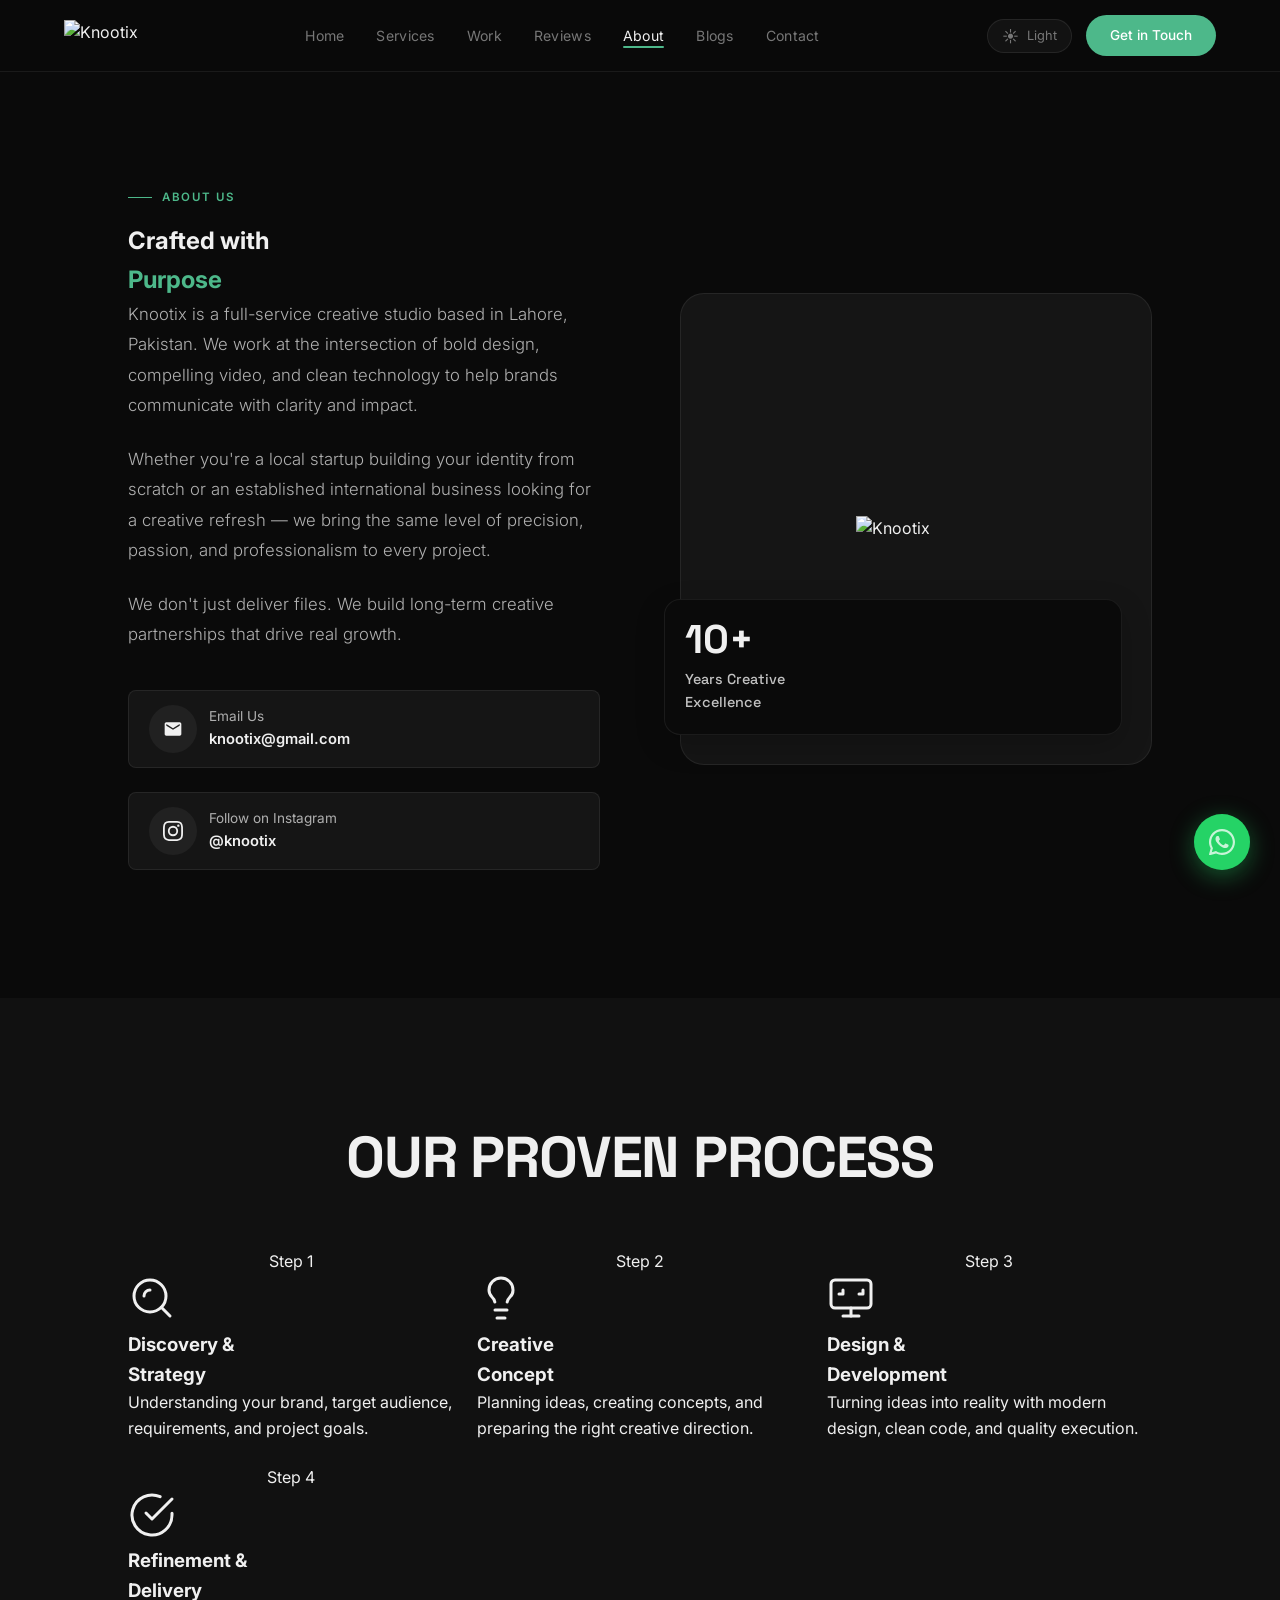
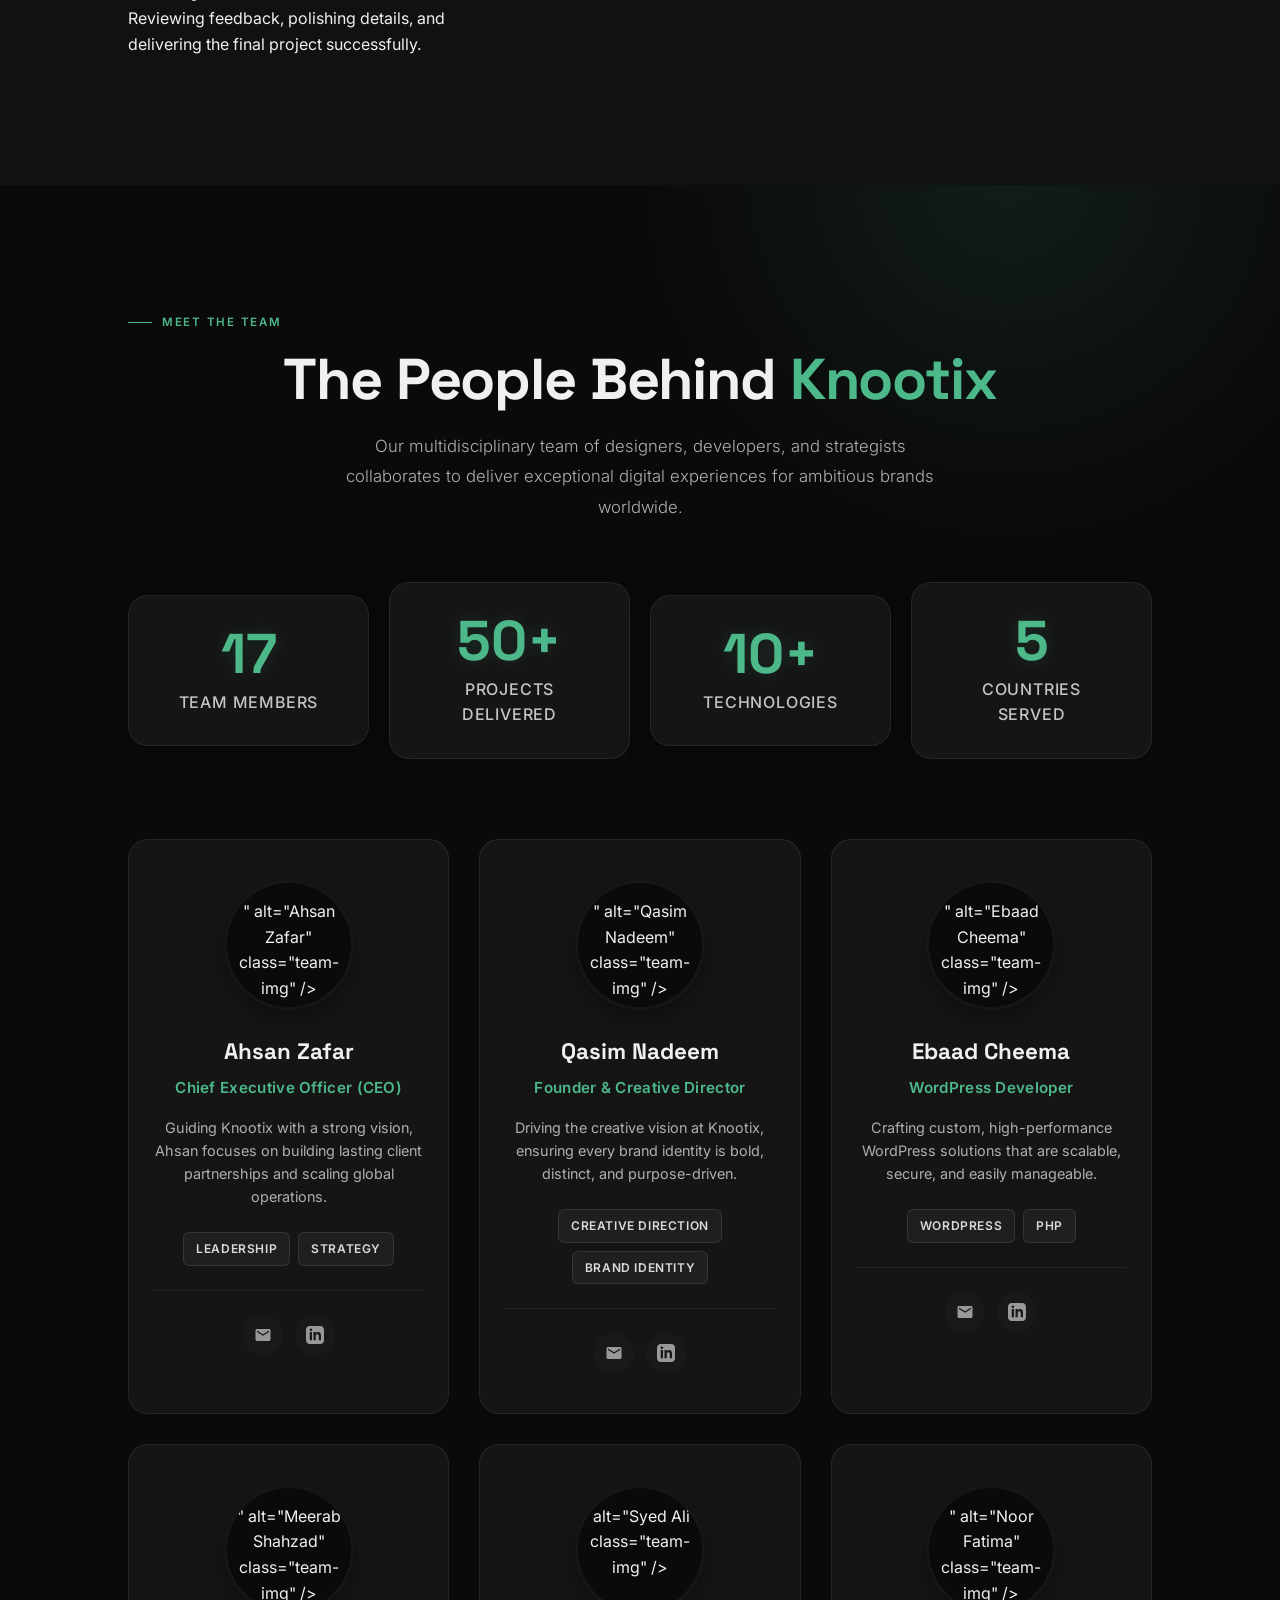
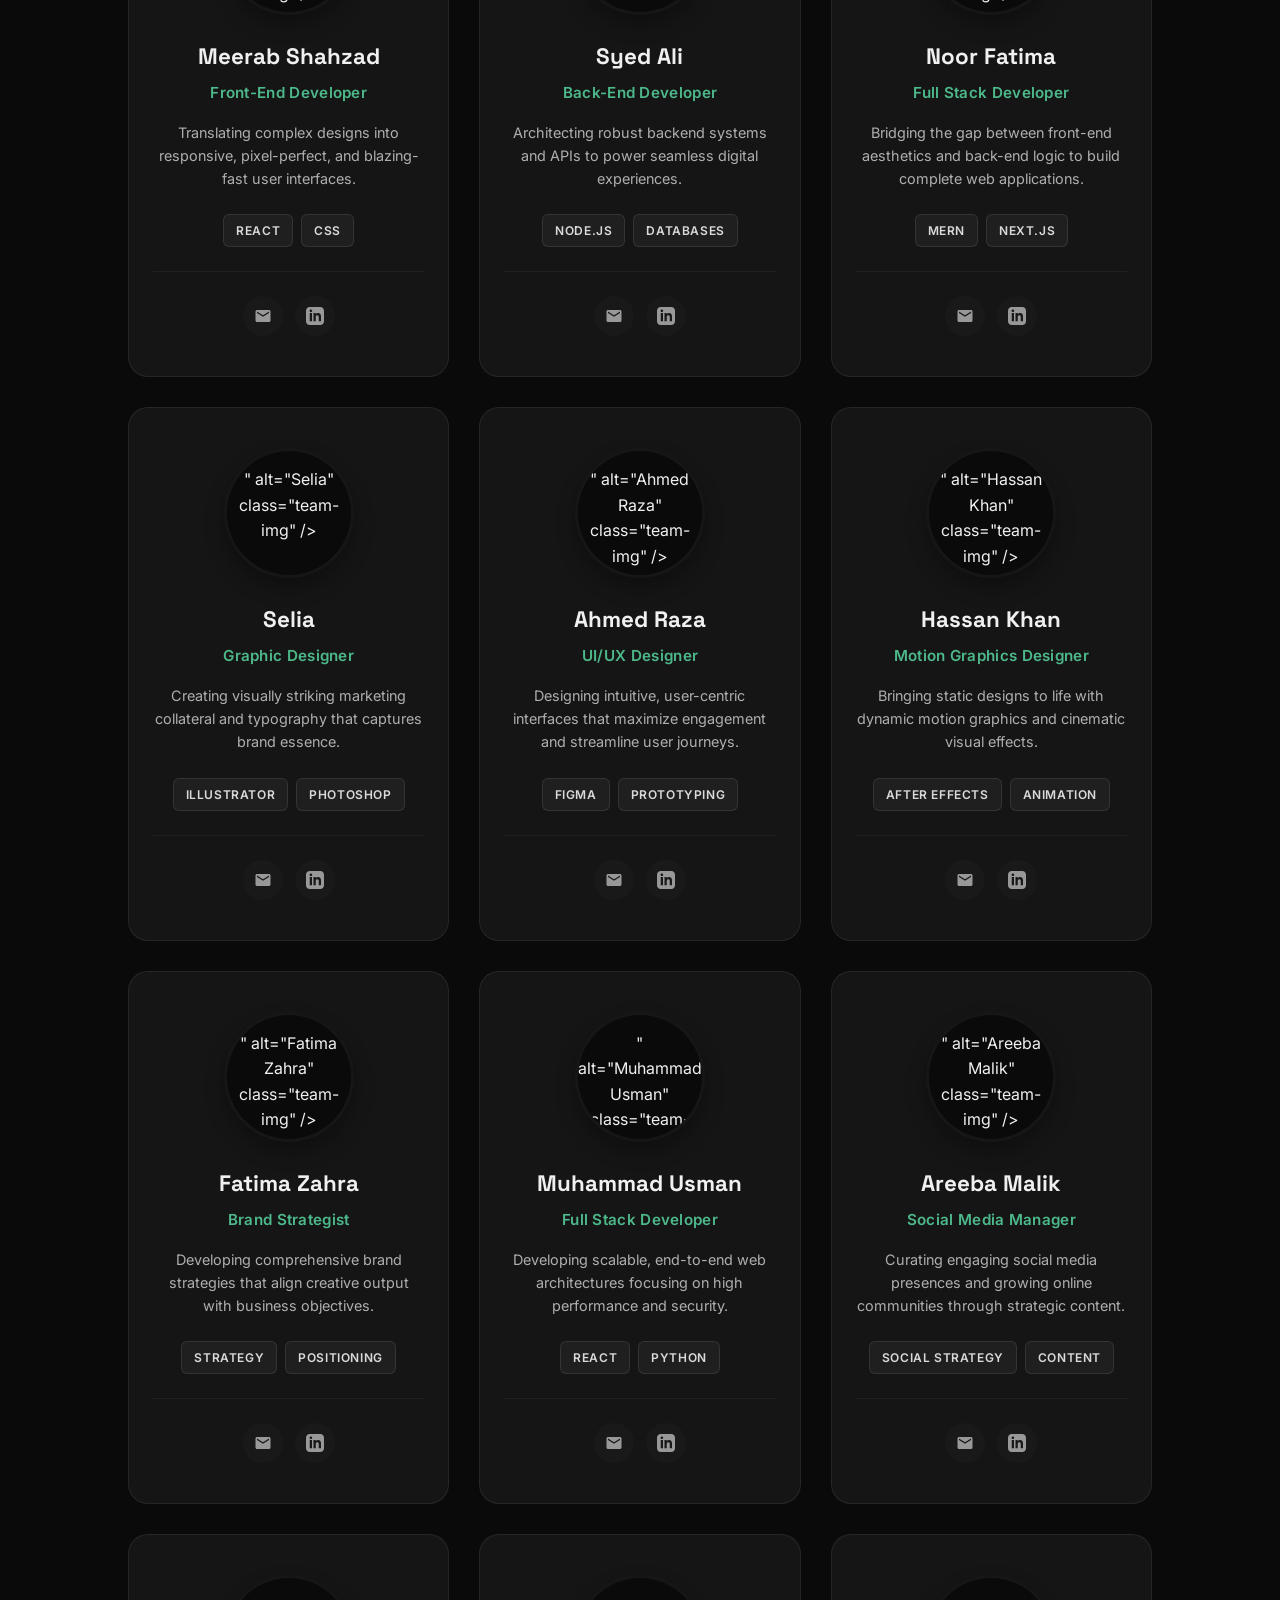
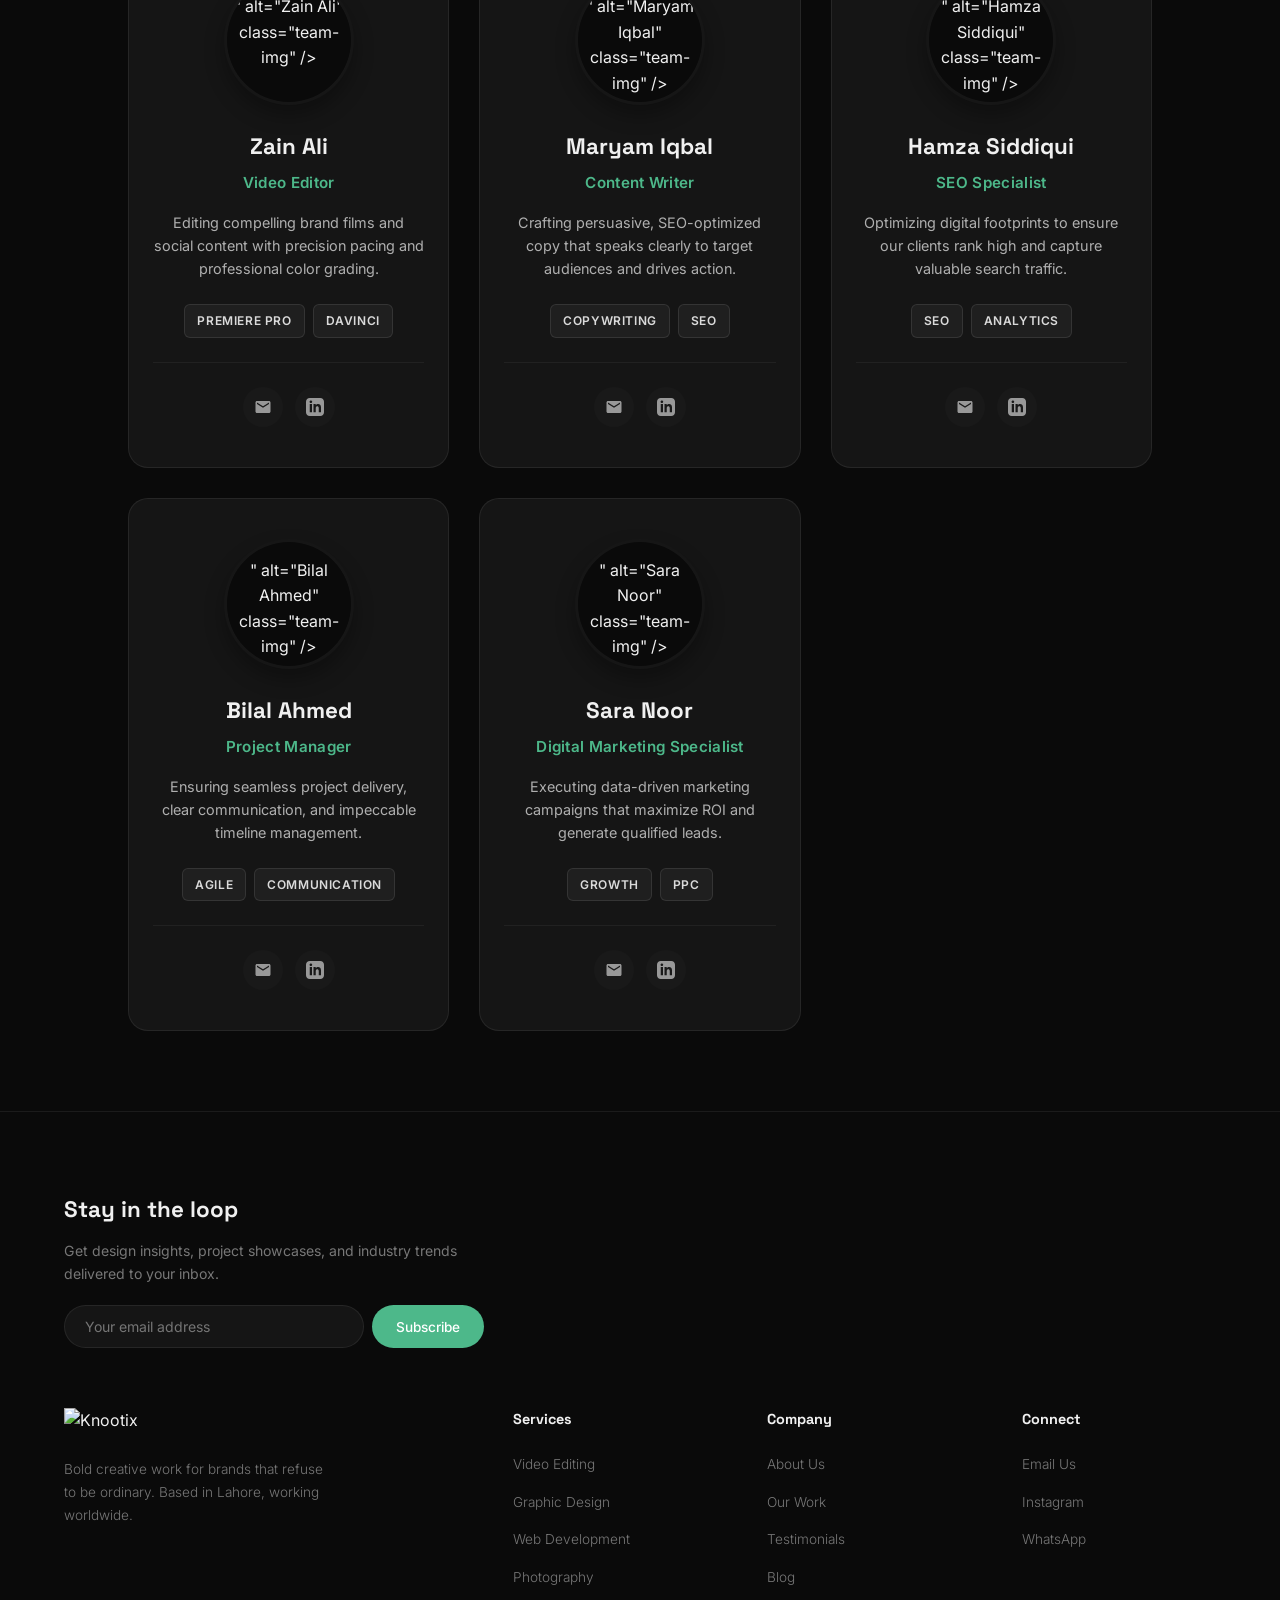
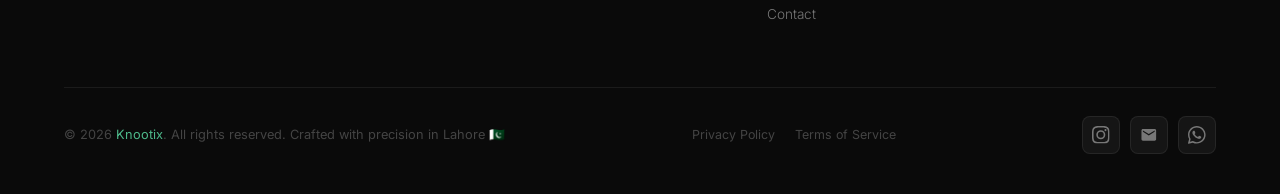
==== commit bc683b7e: "fix: Swup transition bug and replace team avatars" ====
--- a/about.html
+++ b/about.html
@@ -210,7 +210,7 @@
           <!-- 1. Ahsan Zafar -->
           <div class="team-card reveal stagger-1">
             <div class="team-card-image-wrap">
-              <img src="https://i.pravatar.cc/300?u=ahsan" alt="Ahsan Zafar" class="team-img" />
+              <img src="data:image/svg+xml;utf8,<svg xmlns="http://www.w3.org/2000/svg" viewBox="0 0 24 24" fill="%234db88a"><path d="M12 12c2.21 0 4-1.79 4-4s-1.79-4-4-4-4 1.79-4 4 1.79 4 4 4zm0 2c-2.67 0-8 1.34-8 4v2h16v-2c0-2.66-5.33-4-8-4z"/></svg>" alt="Ahsan Zafar" class="team-img" />
             </div>
             <div class="team-info">
               <h3 class="team-name">Ahsan Zafar</h3>
@@ -232,7 +232,7 @@
           <!-- 2. Qasim Nadeem -->
           <div class="team-card reveal stagger-2">
             <div class="team-card-image-wrap">
-              <img src="https://i.pravatar.cc/300?u=qasim" alt="Qasim Nadeem" class="team-img" />
+              <img src="data:image/svg+xml;utf8,<svg xmlns="http://www.w3.org/2000/svg" viewBox="0 0 24 24" fill="%234db88a"><path d="M12 12c2.21 0 4-1.79 4-4s-1.79-4-4-4-4 1.79-4 4 1.79 4 4 4zm0 2c-2.67 0-8 1.34-8 4v2h16v-2c0-2.66-5.33-4-8-4z"/></svg>" alt="Qasim Nadeem" class="team-img" />
             </div>
             <div class="team-info">
               <h3 class="team-name">Qasim Nadeem</h3>
@@ -254,7 +254,7 @@
           <!-- 3. Ebaad Cheema -->
           <div class="team-card reveal stagger-3">
             <div class="team-card-image-wrap">
-              <img src="https://i.pravatar.cc/300?u=ebaad" alt="Ebaad Cheema" class="team-img" />
+              <img src="data:image/svg+xml;utf8,<svg xmlns="http://www.w3.org/2000/svg" viewBox="0 0 24 24" fill="%234db88a"><path d="M12 12c2.21 0 4-1.79 4-4s-1.79-4-4-4-4 1.79-4 4 1.79 4 4 4zm0 2c-2.67 0-8 1.34-8 4v2h16v-2c0-2.66-5.33-4-8-4z"/></svg>" alt="Ebaad Cheema" class="team-img" />
             </div>
             <div class="team-info">
               <h3 class="team-name">Ebaad Cheema</h3>
@@ -276,7 +276,7 @@
           <!-- 4. Meerab Shahzad -->
           <div class="team-card reveal">
             <div class="team-card-image-wrap">
-              <img src="https://i.pravatar.cc/300?u=meerab" alt="Meerab Shahzad" class="team-img" />
+              <img src="data:image/svg+xml;utf8,<svg xmlns="http://www.w3.org/2000/svg" viewBox="0 0 24 24" fill="%234db88a"><path d="M12 12c2.21 0 4-1.79 4-4s-1.79-4-4-4-4 1.79-4 4 1.79 4 4 4zm0 2c-2.67 0-8 1.34-8 4v2h16v-2c0-2.66-5.33-4-8-4z"/></svg>" alt="Meerab Shahzad" class="team-img" />
             </div>
             <div class="team-info">
               <h3 class="team-name">Meerab Shahzad</h3>
@@ -298,7 +298,7 @@
           <!-- 5. Syed Ali -->
           <div class="team-card reveal stagger-1">
             <div class="team-card-image-wrap">
-              <img src="https://i.pravatar.cc/300?u=syed" alt="Syed Ali" class="team-img" />
+              <img src="data:image/svg+xml;utf8,<svg xmlns="http://www.w3.org/2000/svg" viewBox="0 0 24 24" fill="%234db88a"><path d="M12 12c2.21 0 4-1.79 4-4s-1.79-4-4-4-4 1.79-4 4 1.79 4 4 4zm0 2c-2.67 0-8 1.34-8 4v2h16v-2c0-2.66-5.33-4-8-4z"/></svg>" alt="Syed Ali" class="team-img" />
             </div>
             <div class="team-info">
               <h3 class="team-name">Syed Ali</h3>
@@ -320,7 +320,7 @@
           <!-- 6. Noor Fatima -->
           <div class="team-card reveal stagger-2">
             <div class="team-card-image-wrap">
-              <img src="https://i.pravatar.cc/300?u=noor" alt="Noor Fatima" class="team-img" />
+              <img src="data:image/svg+xml;utf8,<svg xmlns="http://www.w3.org/2000/svg" viewBox="0 0 24 24" fill="%234db88a"><path d="M12 12c2.21 0 4-1.79 4-4s-1.79-4-4-4-4 1.79-4 4 1.79 4 4 4zm0 2c-2.67 0-8 1.34-8 4v2h16v-2c0-2.66-5.33-4-8-4z"/></svg>" alt="Noor Fatima" class="team-img" />
             </div>
             <div class="team-info">
               <h3 class="team-name">Noor Fatima</h3>
@@ -342,7 +342,7 @@
           <!-- 7. Selia -->
           <div class="team-card reveal stagger-3">
             <div class="team-card-image-wrap">
-              <img src="https://i.pravatar.cc/300?u=selia" alt="Selia" class="team-img" />
+              <img src="data:image/svg+xml;utf8,<svg xmlns="http://www.w3.org/2000/svg" viewBox="0 0 24 24" fill="%234db88a"><path d="M12 12c2.21 0 4-1.79 4-4s-1.79-4-4-4-4 1.79-4 4 1.79 4 4 4zm0 2c-2.67 0-8 1.34-8 4v2h16v-2c0-2.66-5.33-4-8-4z"/></svg>" alt="Selia" class="team-img" />
             </div>
             <div class="team-info">
               <h3 class="team-name">Selia</h3>
@@ -364,7 +364,7 @@
           <!-- 8. Ahmed Raza -->
           <div class="team-card reveal">
             <div class="team-card-image-wrap">
-              <img src="https://i.pravatar.cc/300?u=ahmed" alt="Ahmed Raza" class="team-img" />
+              <img src="data:image/svg+xml;utf8,<svg xmlns="http://www.w3.org/2000/svg" viewBox="0 0 24 24" fill="%234db88a"><path d="M12 12c2.21 0 4-1.79 4-4s-1.79-4-4-4-4 1.79-4 4 1.79 4 4 4zm0 2c-2.67 0-8 1.34-8 4v2h16v-2c0-2.66-5.33-4-8-4z"/></svg>" alt="Ahmed Raza" class="team-img" />
             </div>
             <div class="team-info">
               <h3 class="team-name">Ahmed Raza</h3>
@@ -386,7 +386,7 @@
           <!-- 9. Hassan Khan -->
           <div class="team-card reveal stagger-1">
             <div class="team-card-image-wrap">
-              <img src="https://i.pravatar.cc/300?u=hassan" alt="Hassan Khan" class="team-img" />
+              <img src="data:image/svg+xml;utf8,<svg xmlns="http://www.w3.org/2000/svg" viewBox="0 0 24 24" fill="%234db88a"><path d="M12 12c2.21 0 4-1.79 4-4s-1.79-4-4-4-4 1.79-4 4 1.79 4 4 4zm0 2c-2.67 0-8 1.34-8 4v2h16v-2c0-2.66-5.33-4-8-4z"/></svg>" alt="Hassan Khan" class="team-img" />
             </div>
             <div class="team-info">
               <h3 class="team-name">Hassan Khan</h3>
@@ -408,7 +408,7 @@
           <!-- 10. Fatima Zahra -->
           <div class="team-card reveal stagger-2">
             <div class="team-card-image-wrap">
-              <img src="https://i.pravatar.cc/300?u=fatima" alt="Fatima Zahra" class="team-img" />
+              <img src="data:image/svg+xml;utf8,<svg xmlns="http://www.w3.org/2000/svg" viewBox="0 0 24 24" fill="%234db88a"><path d="M12 12c2.21 0 4-1.79 4-4s-1.79-4-4-4-4 1.79-4 4 1.79 4 4 4zm0 2c-2.67 0-8 1.34-8 4v2h16v-2c0-2.66-5.33-4-8-4z"/></svg>" alt="Fatima Zahra" class="team-img" />
             </div>
             <div class="team-info">
               <h3 class="team-name">Fatima Zahra</h3>
@@ -430,7 +430,7 @@
           <!-- 11. Muhammad Usman -->
           <div class="team-card reveal stagger-3">
             <div class="team-card-image-wrap">
-              <img src="https://i.pravatar.cc/300?u=usman" alt="Muhammad Usman" class="team-img" />
+              <img src="data:image/svg+xml;utf8,<svg xmlns="http://www.w3.org/2000/svg" viewBox="0 0 24 24" fill="%234db88a"><path d="M12 12c2.21 0 4-1.79 4-4s-1.79-4-4-4-4 1.79-4 4 1.79 4 4 4zm0 2c-2.67 0-8 1.34-8 4v2h16v-2c0-2.66-5.33-4-8-4z"/></svg>" alt="Muhammad Usman" class="team-img" />
             </div>
             <div class="team-info">
               <h3 class="team-name">Muhammad Usman</h3>
@@ -452,7 +452,7 @@
           <!-- 12. Areeba Malik -->
           <div class="team-card reveal">
             <div class="team-card-image-wrap">
-              <img src="https://i.pravatar.cc/300?u=areeba" alt="Areeba Malik" class="team-img" />
+              <img src="data:image/svg+xml;utf8,<svg xmlns="http://www.w3.org/2000/svg" viewBox="0 0 24 24" fill="%234db88a"><path d="M12 12c2.21 0 4-1.79 4-4s-1.79-4-4-4-4 1.79-4 4 1.79 4 4 4zm0 2c-2.67 0-8 1.34-8 4v2h16v-2c0-2.66-5.33-4-8-4z"/></svg>" alt="Areeba Malik" class="team-img" />
             </div>
             <div class="team-info">
               <h3 class="team-name">Areeba Malik</h3>
@@ -474,7 +474,7 @@
           <!-- 13. Zain Ali -->
           <div class="team-card reveal stagger-1">
             <div class="team-card-image-wrap">
-              <img src="https://i.pravatar.cc/300?u=zain" alt="Zain Ali" class="team-img" />
+              <img src="data:image/svg+xml;utf8,<svg xmlns="http://www.w3.org/2000/svg" viewBox="0 0 24 24" fill="%234db88a"><path d="M12 12c2.21 0 4-1.79 4-4s-1.79-4-4-4-4 1.79-4 4 1.79 4 4 4zm0 2c-2.67 0-8 1.34-8 4v2h16v-2c0-2.66-5.33-4-8-4z"/></svg>" alt="Zain Ali" class="team-img" />
             </div>
             <div class="team-info">
               <h3 class="team-name">Zain Ali</h3>
@@ -496,7 +496,7 @@
           <!-- 14. Maryam Iqbal -->
           <div class="team-card reveal stagger-2">
             <div class="team-card-image-wrap">
-              <img src="https://i.pravatar.cc/300?u=maryam" alt="Maryam Iqbal" class="team-img" />
+              <img src="data:image/svg+xml;utf8,<svg xmlns="http://www.w3.org/2000/svg" viewBox="0 0 24 24" fill="%234db88a"><path d="M12 12c2.21 0 4-1.79 4-4s-1.79-4-4-4-4 1.79-4 4 1.79 4 4 4zm0 2c-2.67 0-8 1.34-8 4v2h16v-2c0-2.66-5.33-4-8-4z"/></svg>" alt="Maryam Iqbal" class="team-img" />
             </div>
             <div class="team-info">
               <h3 class="team-name">Maryam Iqbal</h3>
@@ -518,7 +518,7 @@
           <!-- 15. Hamza Siddiqui -->
           <div class="team-card reveal stagger-3">
             <div class="team-card-image-wrap">
-              <img src="https://i.pravatar.cc/300?u=hamza" alt="Hamza Siddiqui" class="team-img" />
+              <img src="data:image/svg+xml;utf8,<svg xmlns="http://www.w3.org/2000/svg" viewBox="0 0 24 24" fill="%234db88a"><path d="M12 12c2.21 0 4-1.79 4-4s-1.79-4-4-4-4 1.79-4 4 1.79 4 4 4zm0 2c-2.67 0-8 1.34-8 4v2h16v-2c0-2.66-5.33-4-8-4z"/></svg>" alt="Hamza Siddiqui" class="team-img" />
             </div>
             <div class="team-info">
               <h3 class="team-name">Hamza Siddiqui</h3>
@@ -540,7 +540,7 @@
           <!-- 16. Bilal Ahmed -->
           <div class="team-card reveal">
             <div class="team-card-image-wrap">
-              <img src="https://i.pravatar.cc/300?u=bilal" alt="Bilal Ahmed" class="team-img" />
+              <img src="data:image/svg+xml;utf8,<svg xmlns="http://www.w3.org/2000/svg" viewBox="0 0 24 24" fill="%234db88a"><path d="M12 12c2.21 0 4-1.79 4-4s-1.79-4-4-4-4 1.79-4 4 1.79 4 4 4zm0 2c-2.67 0-8 1.34-8 4v2h16v-2c0-2.66-5.33-4-8-4z"/></svg>" alt="Bilal Ahmed" class="team-img" />
             </div>
             <div class="team-info">
               <h3 class="team-name">Bilal Ahmed</h3>
@@ -562,7 +562,7 @@
           <!-- 17. Sara Noor -->
           <div class="team-card reveal stagger-1">
             <div class="team-card-image-wrap">
-              <img src="https://i.pravatar.cc/300?u=sara" alt="Sara Noor" class="team-img" />
+              <img src="data:image/svg+xml;utf8,<svg xmlns="http://www.w3.org/2000/svg" viewBox="0 0 24 24" fill="%234db88a"><path d="M12 12c2.21 0 4-1.79 4-4s-1.79-4-4-4-4 1.79-4 4 1.79 4 4 4zm0 2c-2.67 0-8 1.34-8 4v2h16v-2c0-2.66-5.33-4-8-4z"/></svg>" alt="Sara Noor" class="team-img" />
             </div>
             <div class="team-info">
               <h3 class="team-name">Sara Noor</h3>
@@ -661,6 +661,7 @@
       </svg>
     </a>
 
+    <script src="https://cdnjs.cloudflare.com/ajax/libs/three.js/r128/three.min.js"></script>
     <script src="https://unpkg.com/swup@4"></script>
     <script src="script.js"></script>
   </body>
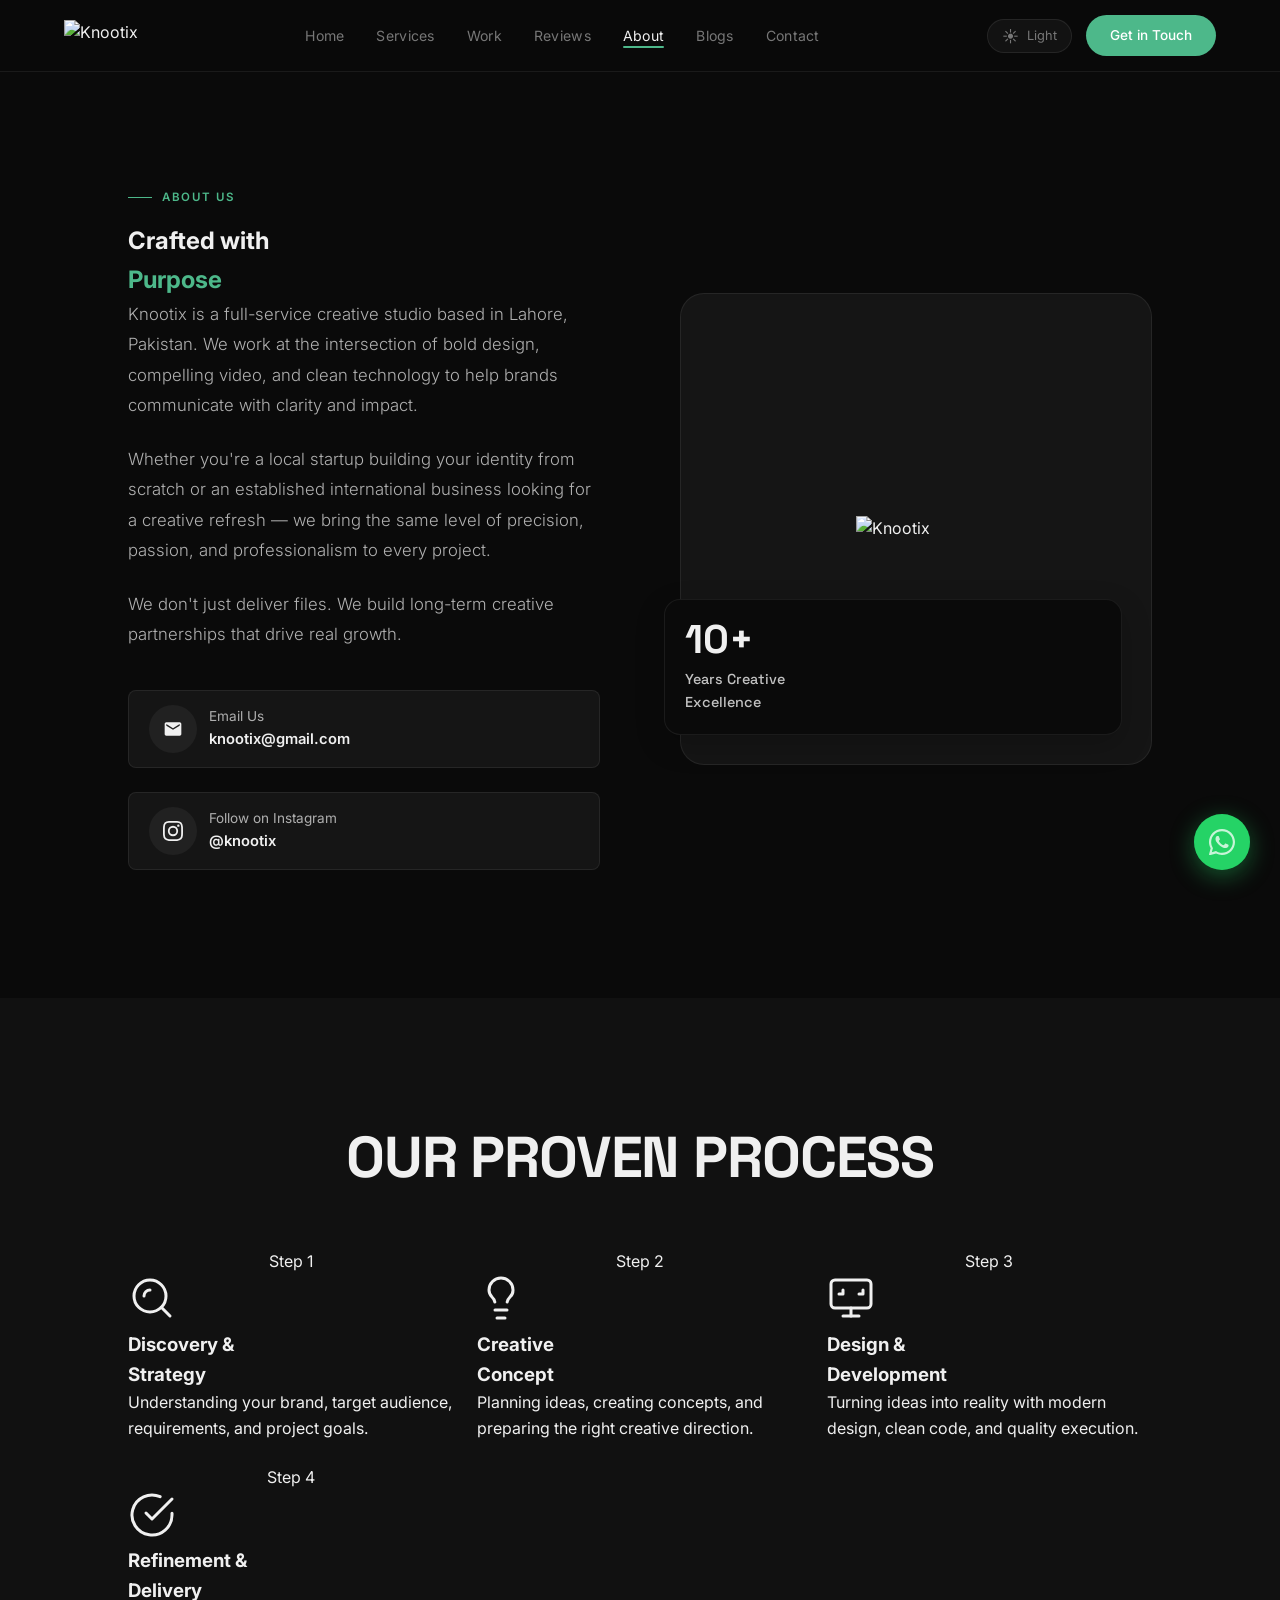
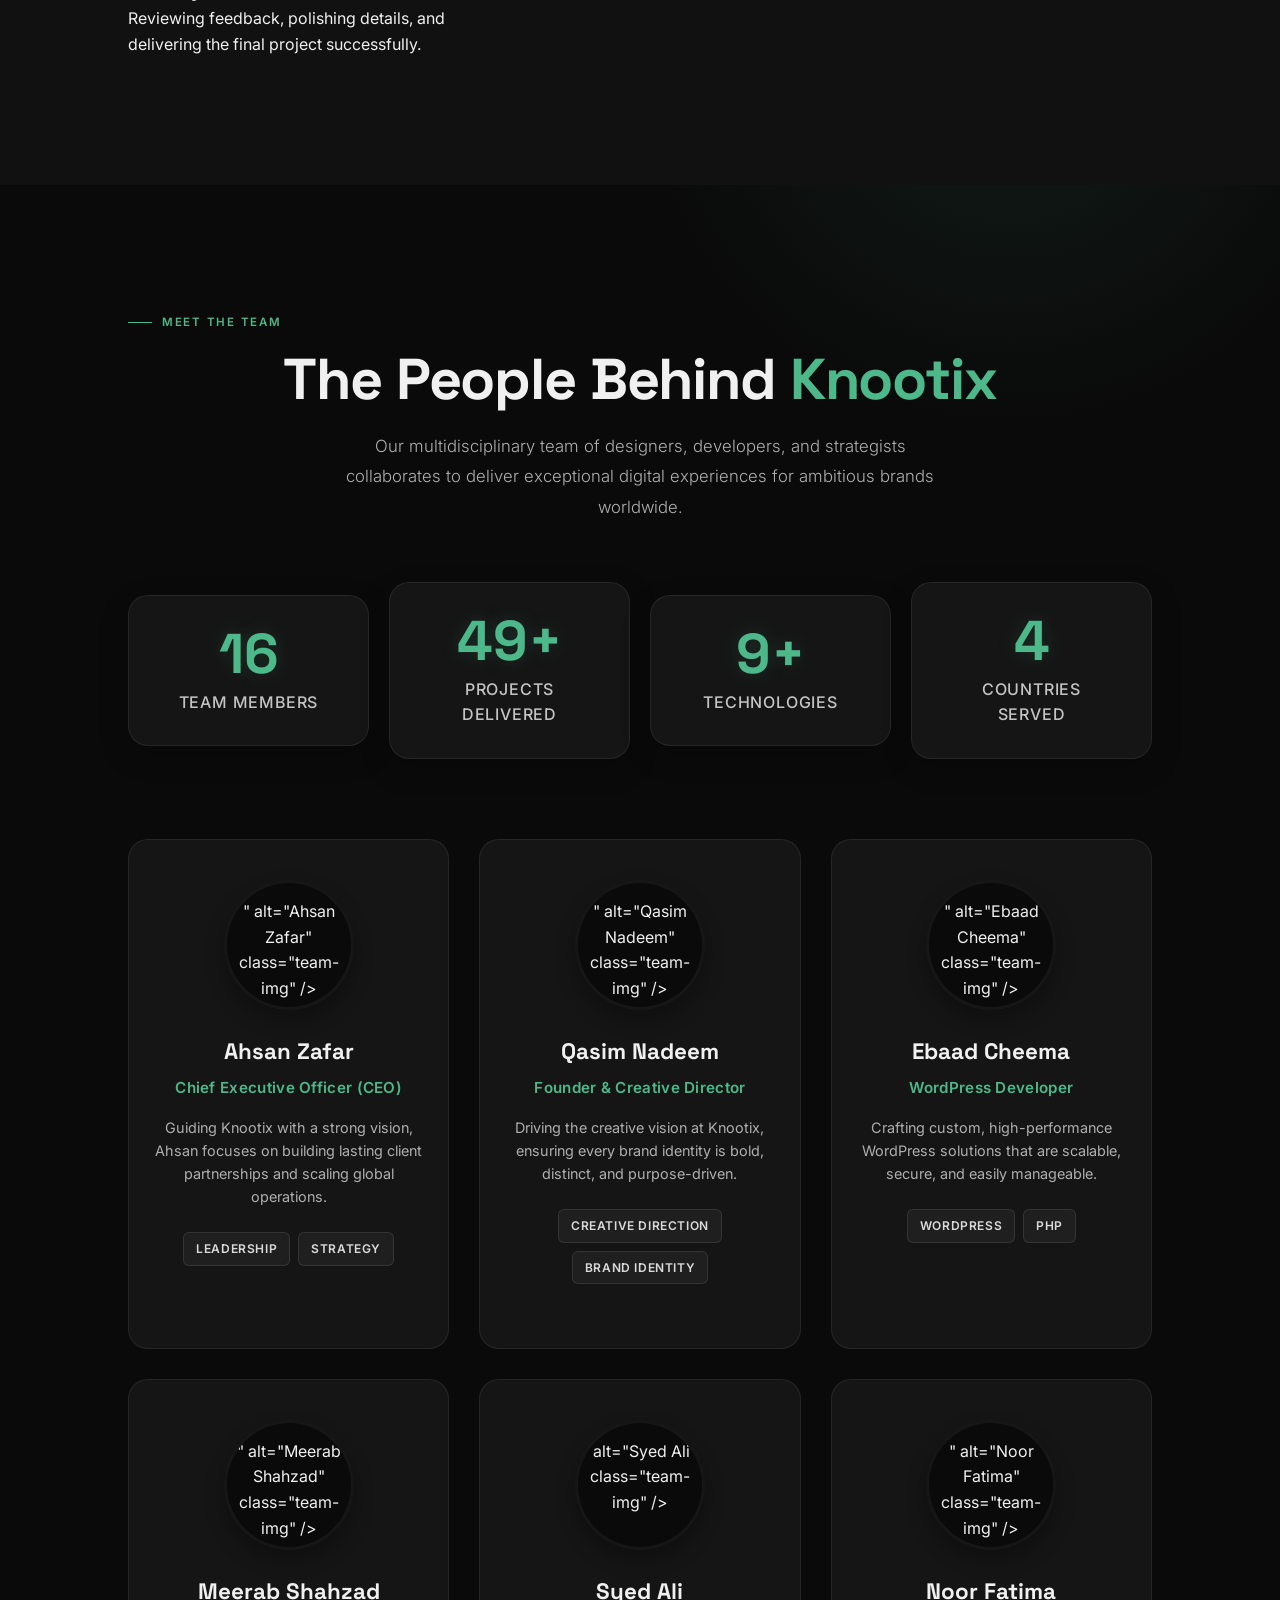
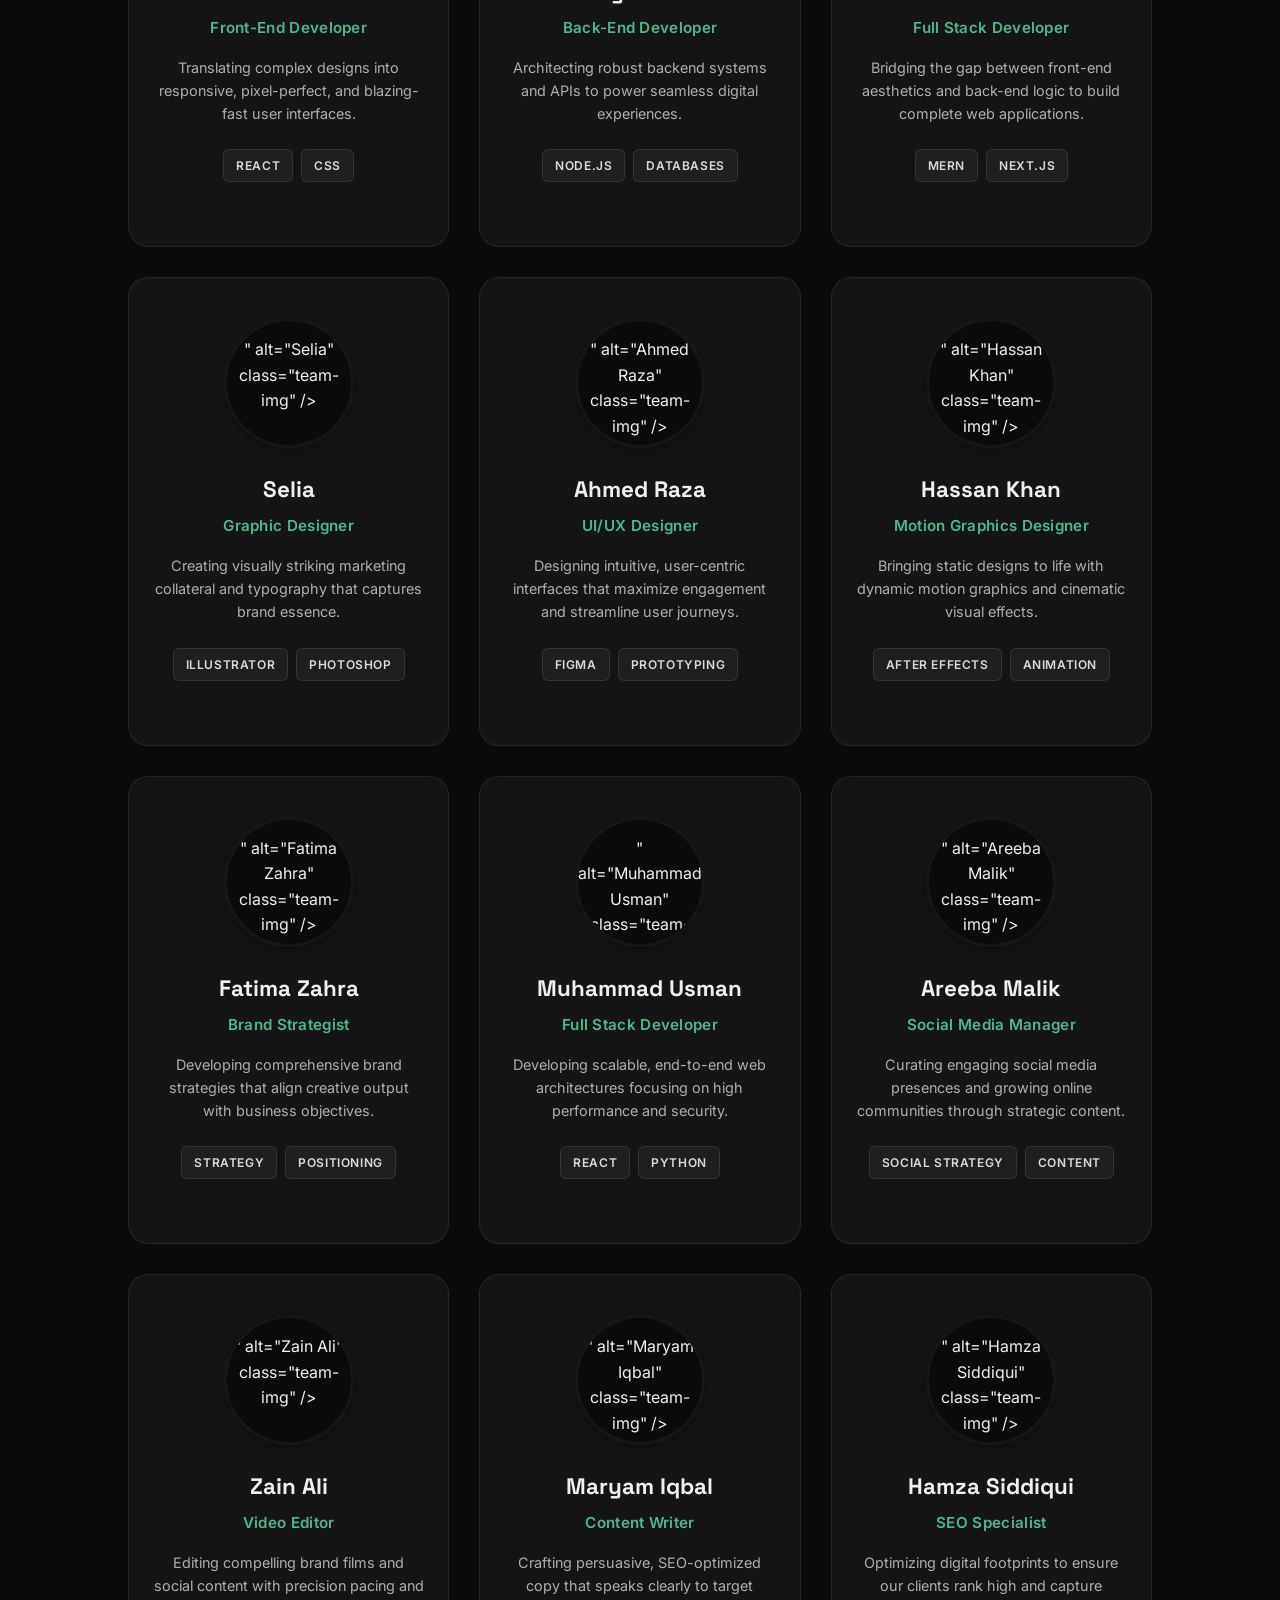
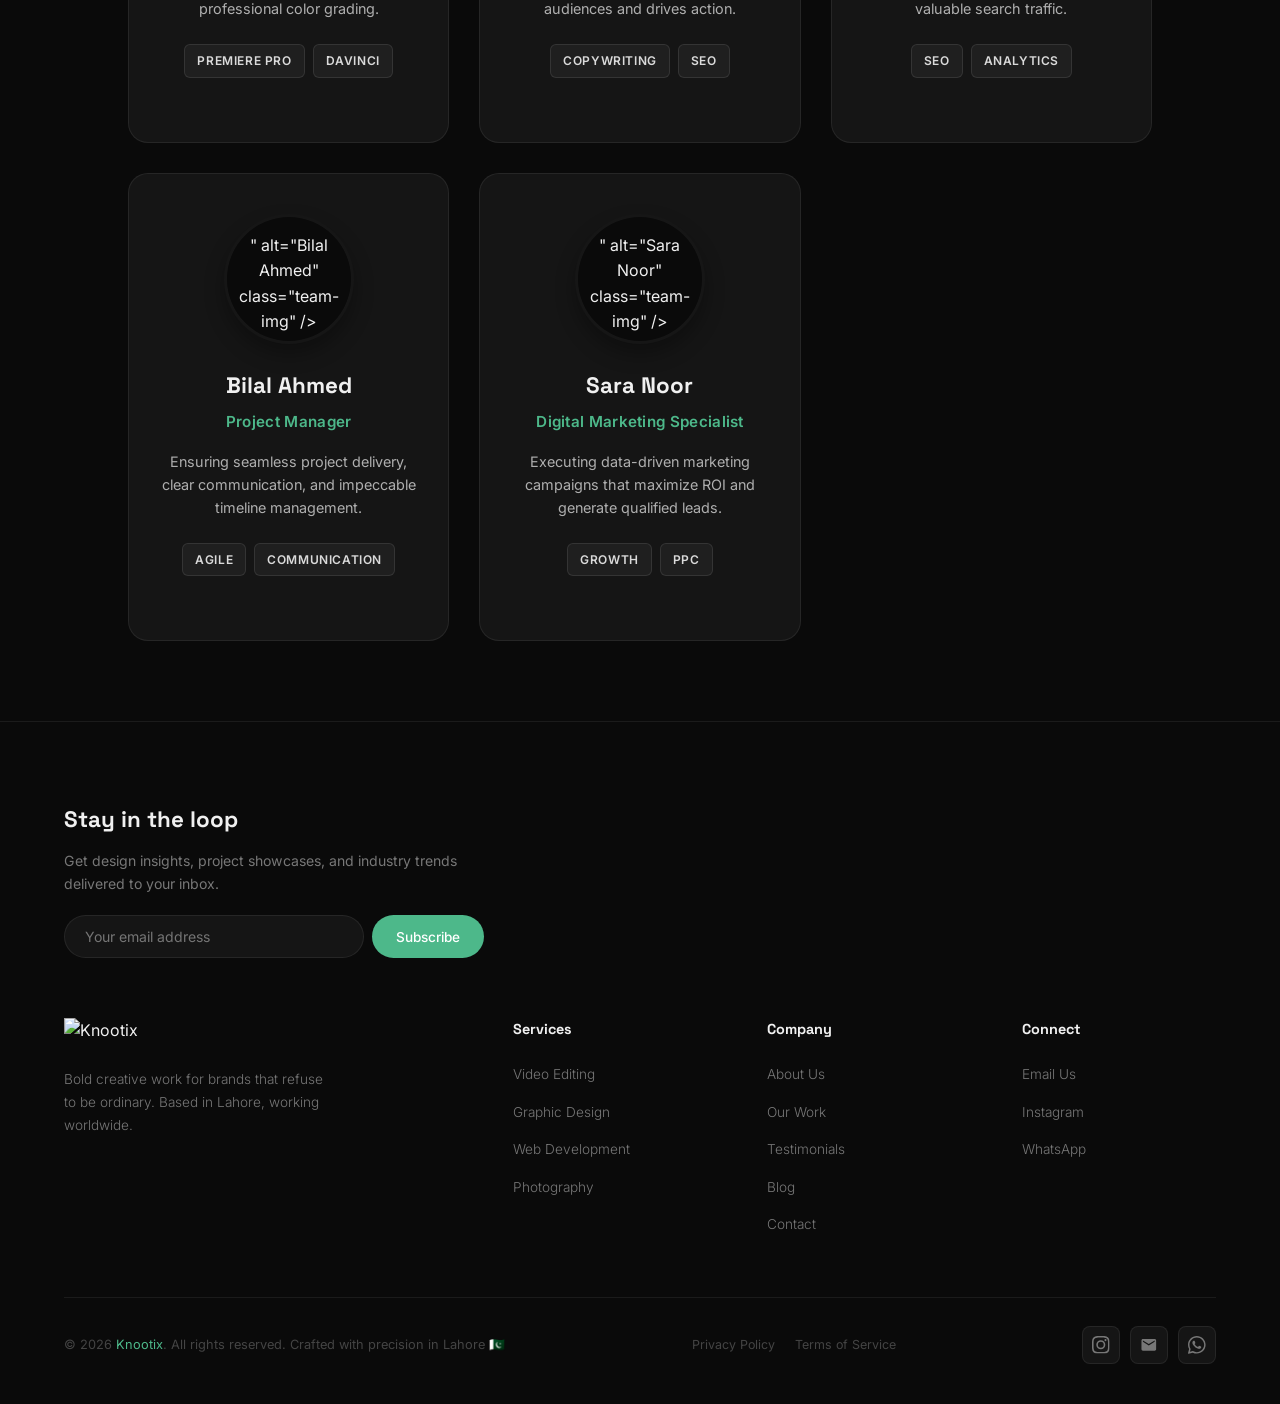
==== commit e404e8cc: "fix: Remove team social buttons" ====
--- a/about.html
+++ b/about.html
@@ -221,12 +221,6 @@
                 <span class="team-badge">Strategy</span>
               </div>
             </div>
-            <div class="team-socials">
-              <a href="#" class="team-social-icon magnetic"><svg viewBox="0 0 24 24"><use href="#icon-mail"></use></svg></a>
-              <a href="#" class="team-social-icon magnetic">
-                <svg viewBox="0 0 24 24"><path d="M19 0h-14c-2.761 0-5 2.239-5 5v14c0 2.761 2.239 5 5 5h14c2.762 0 5-2.239 5-5v-14c0-2.761-2.238-5-5-5zm-11 19h-3v-11h3v11zm-1.5-12.268c-.966 0-1.75-.79-1.75-1.764s.784-1.764 1.75-1.764 1.75.79 1.75 1.764-.783 1.764-1.75 1.764zm13.5 12.268h-3v-5.604c0-3.368-4-3.113-4 0v5.604h-3v-11h3v1.765c1.396-2.586 7-2.777 7 2.476v6.759z"/></svg>
-              </a>
-            </div>
           </div>
 
           <!-- 2. Qasim Nadeem -->
@@ -243,12 +237,6 @@
                 <span class="team-badge">Brand Identity</span>
               </div>
             </div>
-            <div class="team-socials">
-              <a href="#" class="team-social-icon magnetic"><svg viewBox="0 0 24 24"><use href="#icon-mail"></use></svg></a>
-              <a href="#" class="team-social-icon magnetic">
-                <svg viewBox="0 0 24 24"><path d="M19 0h-14c-2.761 0-5 2.239-5 5v14c0 2.761 2.239 5 5 5h14c2.762 0 5-2.239 5-5v-14c0-2.761-2.238-5-5-5zm-11 19h-3v-11h3v11zm-1.5-12.268c-.966 0-1.75-.79-1.75-1.764s.784-1.764 1.75-1.764 1.75.79 1.75 1.764-.783 1.764-1.75 1.764zm13.5 12.268h-3v-5.604c0-3.368-4-3.113-4 0v5.604h-3v-11h3v1.765c1.396-2.586 7-2.777 7 2.476v6.759z"/></svg>
-              </a>
-            </div>
           </div>
 
           <!-- 3. Ebaad Cheema -->
@@ -265,12 +253,6 @@
                 <span class="team-badge">PHP</span>
               </div>
             </div>
-            <div class="team-socials">
-              <a href="#" class="team-social-icon magnetic"><svg viewBox="0 0 24 24"><use href="#icon-mail"></use></svg></a>
-              <a href="#" class="team-social-icon magnetic">
-                <svg viewBox="0 0 24 24"><path d="M19 0h-14c-2.761 0-5 2.239-5 5v14c0 2.761 2.239 5 5 5h14c2.762 0 5-2.239 5-5v-14c0-2.761-2.238-5-5-5zm-11 19h-3v-11h3v11zm-1.5-12.268c-.966 0-1.75-.79-1.75-1.764s.784-1.764 1.75-1.764 1.75.79 1.75 1.764-.783 1.764-1.75 1.764zm13.5 12.268h-3v-5.604c0-3.368-4-3.113-4 0v5.604h-3v-11h3v1.765c1.396-2.586 7-2.777 7 2.476v6.759z"/></svg>
-              </a>
-            </div>
           </div>
 
           <!-- 4. Meerab Shahzad -->
@@ -287,12 +269,6 @@
                 <span class="team-badge">CSS</span>
               </div>
             </div>
-            <div class="team-socials">
-              <a href="#" class="team-social-icon magnetic"><svg viewBox="0 0 24 24"><use href="#icon-mail"></use></svg></a>
-              <a href="#" class="team-social-icon magnetic">
-                <svg viewBox="0 0 24 24"><path d="M19 0h-14c-2.761 0-5 2.239-5 5v14c0 2.761 2.239 5 5 5h14c2.762 0 5-2.239 5-5v-14c0-2.761-2.238-5-5-5zm-11 19h-3v-11h3v11zm-1.5-12.268c-.966 0-1.75-.79-1.75-1.764s.784-1.764 1.75-1.764 1.75.79 1.75 1.764-.783 1.764-1.75 1.764zm13.5 12.268h-3v-5.604c0-3.368-4-3.113-4 0v5.604h-3v-11h3v1.765c1.396-2.586 7-2.777 7 2.476v6.759z"/></svg>
-              </a>
-            </div>
           </div>
 
           <!-- 5. Syed Ali -->
@@ -309,12 +285,6 @@
                 <span class="team-badge">Databases</span>
               </div>
             </div>
-            <div class="team-socials">
-              <a href="#" class="team-social-icon magnetic"><svg viewBox="0 0 24 24"><use href="#icon-mail"></use></svg></a>
-              <a href="#" class="team-social-icon magnetic">
-                <svg viewBox="0 0 24 24"><path d="M19 0h-14c-2.761 0-5 2.239-5 5v14c0 2.761 2.239 5 5 5h14c2.762 0 5-2.239 5-5v-14c0-2.761-2.238-5-5-5zm-11 19h-3v-11h3v11zm-1.5-12.268c-.966 0-1.75-.79-1.75-1.764s.784-1.764 1.75-1.764 1.75.79 1.75 1.764-.783 1.764-1.75 1.764zm13.5 12.268h-3v-5.604c0-3.368-4-3.113-4 0v5.604h-3v-11h3v1.765c1.396-2.586 7-2.777 7 2.476v6.759z"/></svg>
-              </a>
-            </div>
           </div>
 
           <!-- 6. Noor Fatima -->
@@ -331,12 +301,6 @@
                 <span class="team-badge">Next.js</span>
               </div>
             </div>
-            <div class="team-socials">
-              <a href="#" class="team-social-icon magnetic"><svg viewBox="0 0 24 24"><use href="#icon-mail"></use></svg></a>
-              <a href="#" class="team-social-icon magnetic">
-                <svg viewBox="0 0 24 24"><path d="M19 0h-14c-2.761 0-5 2.239-5 5v14c0 2.761 2.239 5 5 5h14c2.762 0 5-2.239 5-5v-14c0-2.761-2.238-5-5-5zm-11 19h-3v-11h3v11zm-1.5-12.268c-.966 0-1.75-.79-1.75-1.764s.784-1.764 1.75-1.764 1.75.79 1.75 1.764-.783 1.764-1.75 1.764zm13.5 12.268h-3v-5.604c0-3.368-4-3.113-4 0v5.604h-3v-11h3v1.765c1.396-2.586 7-2.777 7 2.476v6.759z"/></svg>
-              </a>
-            </div>
           </div>
 
           <!-- 7. Selia -->
@@ -353,12 +317,6 @@
                 <span class="team-badge">Photoshop</span>
               </div>
             </div>
-            <div class="team-socials">
-              <a href="#" class="team-social-icon magnetic"><svg viewBox="0 0 24 24"><use href="#icon-mail"></use></svg></a>
-              <a href="#" class="team-social-icon magnetic">
-                <svg viewBox="0 0 24 24"><path d="M19 0h-14c-2.761 0-5 2.239-5 5v14c0 2.761 2.239 5 5 5h14c2.762 0 5-2.239 5-5v-14c0-2.761-2.238-5-5-5zm-11 19h-3v-11h3v11zm-1.5-12.268c-.966 0-1.75-.79-1.75-1.764s.784-1.764 1.75-1.764 1.75.79 1.75 1.764-.783 1.764-1.75 1.764zm13.5 12.268h-3v-5.604c0-3.368-4-3.113-4 0v5.604h-3v-11h3v1.765c1.396-2.586 7-2.777 7 2.476v6.759z"/></svg>
-              </a>
-            </div>
           </div>
 
           <!-- 8. Ahmed Raza -->
@@ -375,12 +333,6 @@
                 <span class="team-badge">Prototyping</span>
               </div>
             </div>
-            <div class="team-socials">
-              <a href="#" class="team-social-icon magnetic"><svg viewBox="0 0 24 24"><use href="#icon-mail"></use></svg></a>
-              <a href="#" class="team-social-icon magnetic">
-                <svg viewBox="0 0 24 24"><path d="M19 0h-14c-2.761 0-5 2.239-5 5v14c0 2.761 2.239 5 5 5h14c2.762 0 5-2.239 5-5v-14c0-2.761-2.238-5-5-5zm-11 19h-3v-11h3v11zm-1.5-12.268c-.966 0-1.75-.79-1.75-1.764s.784-1.764 1.75-1.764 1.75.79 1.75 1.764-.783 1.764-1.75 1.764zm13.5 12.268h-3v-5.604c0-3.368-4-3.113-4 0v5.604h-3v-11h3v1.765c1.396-2.586 7-2.777 7 2.476v6.759z"/></svg>
-              </a>
-            </div>
           </div>
 
           <!-- 9. Hassan Khan -->
@@ -397,12 +349,6 @@
                 <span class="team-badge">Animation</span>
               </div>
             </div>
-            <div class="team-socials">
-              <a href="#" class="team-social-icon magnetic"><svg viewBox="0 0 24 24"><use href="#icon-mail"></use></svg></a>
-              <a href="#" class="team-social-icon magnetic">
-                <svg viewBox="0 0 24 24"><path d="M19 0h-14c-2.761 0-5 2.239-5 5v14c0 2.761 2.239 5 5 5h14c2.762 0 5-2.239 5-5v-14c0-2.761-2.238-5-5-5zm-11 19h-3v-11h3v11zm-1.5-12.268c-.966 0-1.75-.79-1.75-1.764s.784-1.764 1.75-1.764 1.75.79 1.75 1.764-.783 1.764-1.75 1.764zm13.5 12.268h-3v-5.604c0-3.368-4-3.113-4 0v5.604h-3v-11h3v1.765c1.396-2.586 7-2.777 7 2.476v6.759z"/></svg>
-              </a>
-            </div>
           </div>
 
           <!-- 10. Fatima Zahra -->
@@ -419,12 +365,6 @@
                 <span class="team-badge">Positioning</span>
               </div>
             </div>
-            <div class="team-socials">
-              <a href="#" class="team-social-icon magnetic"><svg viewBox="0 0 24 24"><use href="#icon-mail"></use></svg></a>
-              <a href="#" class="team-social-icon magnetic">
-                <svg viewBox="0 0 24 24"><path d="M19 0h-14c-2.761 0-5 2.239-5 5v14c0 2.761 2.239 5 5 5h14c2.762 0 5-2.239 5-5v-14c0-2.761-2.238-5-5-5zm-11 19h-3v-11h3v11zm-1.5-12.268c-.966 0-1.75-.79-1.75-1.764s.784-1.764 1.75-1.764 1.75.79 1.75 1.764-.783 1.764-1.75 1.764zm13.5 12.268h-3v-5.604c0-3.368-4-3.113-4 0v5.604h-3v-11h3v1.765c1.396-2.586 7-2.777 7 2.476v6.759z"/></svg>
-              </a>
-            </div>
           </div>
 
           <!-- 11. Muhammad Usman -->
@@ -441,12 +381,6 @@
                 <span class="team-badge">Python</span>
               </div>
             </div>
-            <div class="team-socials">
-              <a href="#" class="team-social-icon magnetic"><svg viewBox="0 0 24 24"><use href="#icon-mail"></use></svg></a>
-              <a href="#" class="team-social-icon magnetic">
-                <svg viewBox="0 0 24 24"><path d="M19 0h-14c-2.761 0-5 2.239-5 5v14c0 2.761 2.239 5 5 5h14c2.762 0 5-2.239 5-5v-14c0-2.761-2.238-5-5-5zm-11 19h-3v-11h3v11zm-1.5-12.268c-.966 0-1.75-.79-1.75-1.764s.784-1.764 1.75-1.764 1.75.79 1.75 1.764-.783 1.764-1.75 1.764zm13.5 12.268h-3v-5.604c0-3.368-4-3.113-4 0v5.604h-3v-11h3v1.765c1.396-2.586 7-2.777 7 2.476v6.759z"/></svg>
-              </a>
-            </div>
           </div>
 
           <!-- 12. Areeba Malik -->
@@ -463,12 +397,6 @@
                 <span class="team-badge">Content</span>
               </div>
             </div>
-            <div class="team-socials">
-              <a href="#" class="team-social-icon magnetic"><svg viewBox="0 0 24 24"><use href="#icon-mail"></use></svg></a>
-              <a href="#" class="team-social-icon magnetic">
-                <svg viewBox="0 0 24 24"><path d="M19 0h-14c-2.761 0-5 2.239-5 5v14c0 2.761 2.239 5 5 5h14c2.762 0 5-2.239 5-5v-14c0-2.761-2.238-5-5-5zm-11 19h-3v-11h3v11zm-1.5-12.268c-.966 0-1.75-.79-1.75-1.764s.784-1.764 1.75-1.764 1.75.79 1.75 1.764-.783 1.764-1.75 1.764zm13.5 12.268h-3v-5.604c0-3.368-4-3.113-4 0v5.604h-3v-11h3v1.765c1.396-2.586 7-2.777 7 2.476v6.759z"/></svg>
-              </a>
-            </div>
           </div>
 
           <!-- 13. Zain Ali -->
@@ -485,12 +413,6 @@
                 <span class="team-badge">DaVinci</span>
               </div>
             </div>
-            <div class="team-socials">
-              <a href="#" class="team-social-icon magnetic"><svg viewBox="0 0 24 24"><use href="#icon-mail"></use></svg></a>
-              <a href="#" class="team-social-icon magnetic">
-                <svg viewBox="0 0 24 24"><path d="M19 0h-14c-2.761 0-5 2.239-5 5v14c0 2.761 2.239 5 5 5h14c2.762 0 5-2.239 5-5v-14c0-2.761-2.238-5-5-5zm-11 19h-3v-11h3v11zm-1.5-12.268c-.966 0-1.75-.79-1.75-1.764s.784-1.764 1.75-1.764 1.75.79 1.75 1.764-.783 1.764-1.75 1.764zm13.5 12.268h-3v-5.604c0-3.368-4-3.113-4 0v5.604h-3v-11h3v1.765c1.396-2.586 7-2.777 7 2.476v6.759z"/></svg>
-              </a>
-            </div>
           </div>
 
           <!-- 14. Maryam Iqbal -->
@@ -507,12 +429,6 @@
                 <span class="team-badge">SEO</span>
               </div>
             </div>
-            <div class="team-socials">
-              <a href="#" class="team-social-icon magnetic"><svg viewBox="0 0 24 24"><use href="#icon-mail"></use></svg></a>
-              <a href="#" class="team-social-icon magnetic">
-                <svg viewBox="0 0 24 24"><path d="M19 0h-14c-2.761 0-5 2.239-5 5v14c0 2.761 2.239 5 5 5h14c2.762 0 5-2.239 5-5v-14c0-2.761-2.238-5-5-5zm-11 19h-3v-11h3v11zm-1.5-12.268c-.966 0-1.75-.79-1.75-1.764s.784-1.764 1.75-1.764 1.75.79 1.75 1.764-.783 1.764-1.75 1.764zm13.5 12.268h-3v-5.604c0-3.368-4-3.113-4 0v5.604h-3v-11h3v1.765c1.396-2.586 7-2.777 7 2.476v6.759z"/></svg>
-              </a>
-            </div>
           </div>
 
           <!-- 15. Hamza Siddiqui -->
@@ -529,12 +445,6 @@
                 <span class="team-badge">Analytics</span>
               </div>
             </div>
-            <div class="team-socials">
-              <a href="#" class="team-social-icon magnetic"><svg viewBox="0 0 24 24"><use href="#icon-mail"></use></svg></a>
-              <a href="#" class="team-social-icon magnetic">
-                <svg viewBox="0 0 24 24"><path d="M19 0h-14c-2.761 0-5 2.239-5 5v14c0 2.761 2.239 5 5 5h14c2.762 0 5-2.239 5-5v-14c0-2.761-2.238-5-5-5zm-11 19h-3v-11h3v11zm-1.5-12.268c-.966 0-1.75-.79-1.75-1.764s.784-1.764 1.75-1.764 1.75.79 1.75 1.764-.783 1.764-1.75 1.764zm13.5 12.268h-3v-5.604c0-3.368-4-3.113-4 0v5.604h-3v-11h3v1.765c1.396-2.586 7-2.777 7 2.476v6.759z"/></svg>
-              </a>
-            </div>
           </div>
 
           <!-- 16. Bilal Ahmed -->
@@ -551,12 +461,6 @@
                 <span class="team-badge">Communication</span>
               </div>
             </div>
-            <div class="team-socials">
-              <a href="#" class="team-social-icon magnetic"><svg viewBox="0 0 24 24"><use href="#icon-mail"></use></svg></a>
-              <a href="#" class="team-social-icon magnetic">
-                <svg viewBox="0 0 24 24"><path d="M19 0h-14c-2.761 0-5 2.239-5 5v14c0 2.761 2.239 5 5 5h14c2.762 0 5-2.239 5-5v-14c0-2.761-2.238-5-5-5zm-11 19h-3v-11h3v11zm-1.5-12.268c-.966 0-1.75-.79-1.75-1.764s.784-1.764 1.75-1.764 1.75.79 1.75 1.764-.783 1.764-1.75 1.764zm13.5 12.268h-3v-5.604c0-3.368-4-3.113-4 0v5.604h-3v-11h3v1.765c1.396-2.586 7-2.777 7 2.476v6.759z"/></svg>
-              </a>
-            </div>
           </div>
 
           <!-- 17. Sara Noor -->
@@ -572,12 +476,6 @@
                 <span class="team-badge">Growth</span>
                 <span class="team-badge">PPC</span>
               </div>
-            </div>
-            <div class="team-socials">
-              <a href="#" class="team-social-icon magnetic"><svg viewBox="0 0 24 24"><use href="#icon-mail"></use></svg></a>
-              <a href="#" class="team-social-icon magnetic">
-                <svg viewBox="0 0 24 24"><path d="M19 0h-14c-2.761 0-5 2.239-5 5v14c0 2.761 2.239 5 5 5h14c2.762 0 5-2.239 5-5v-14c0-2.761-2.238-5-5-5zm-11 19h-3v-11h3v11zm-1.5-12.268c-.966 0-1.75-.79-1.75-1.764s.784-1.764 1.75-1.764 1.75.79 1.75 1.764-.783 1.764-1.75 1.764zm13.5 12.268h-3v-5.604c0-3.368-4-3.113-4 0v5.604h-3v-11h3v1.765c1.396-2.586 7-2.777 7 2.476v6.759z"/></svg>
-              </a>
             </div>
           </div>
         </div>
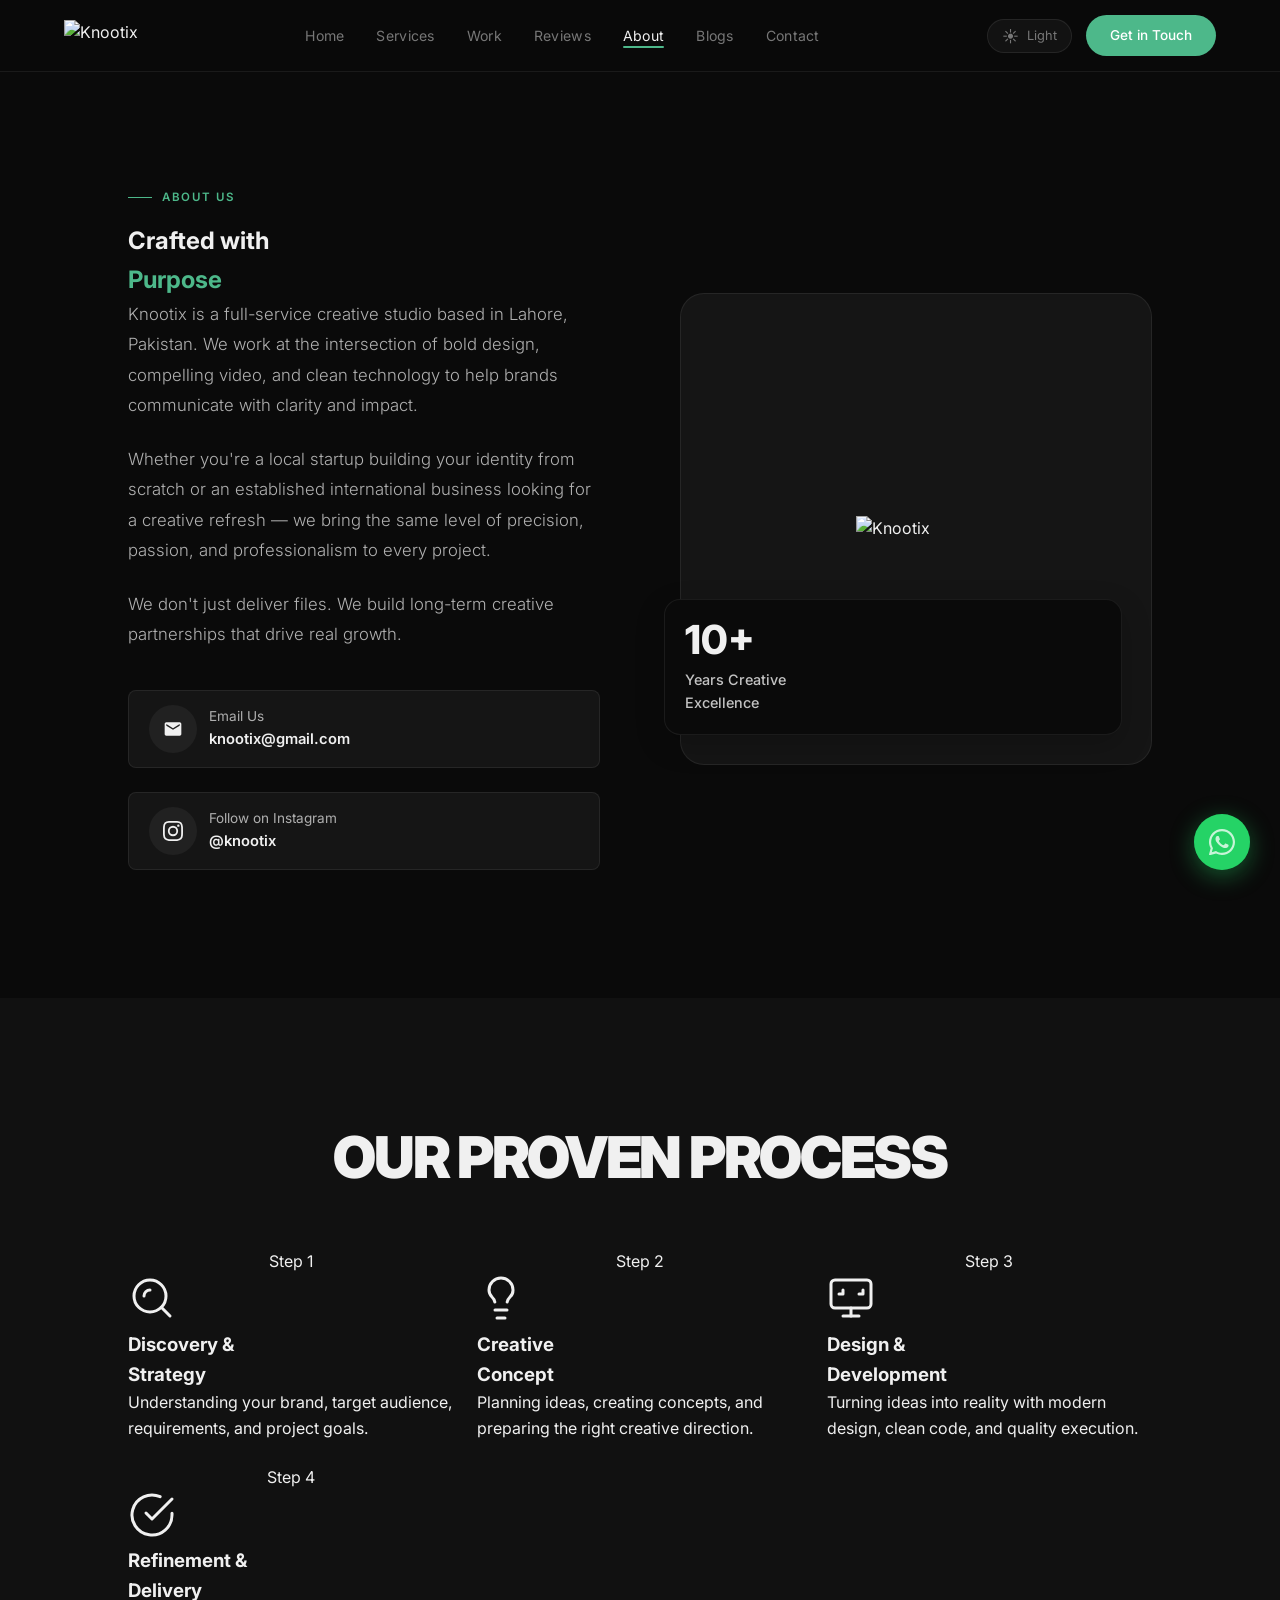
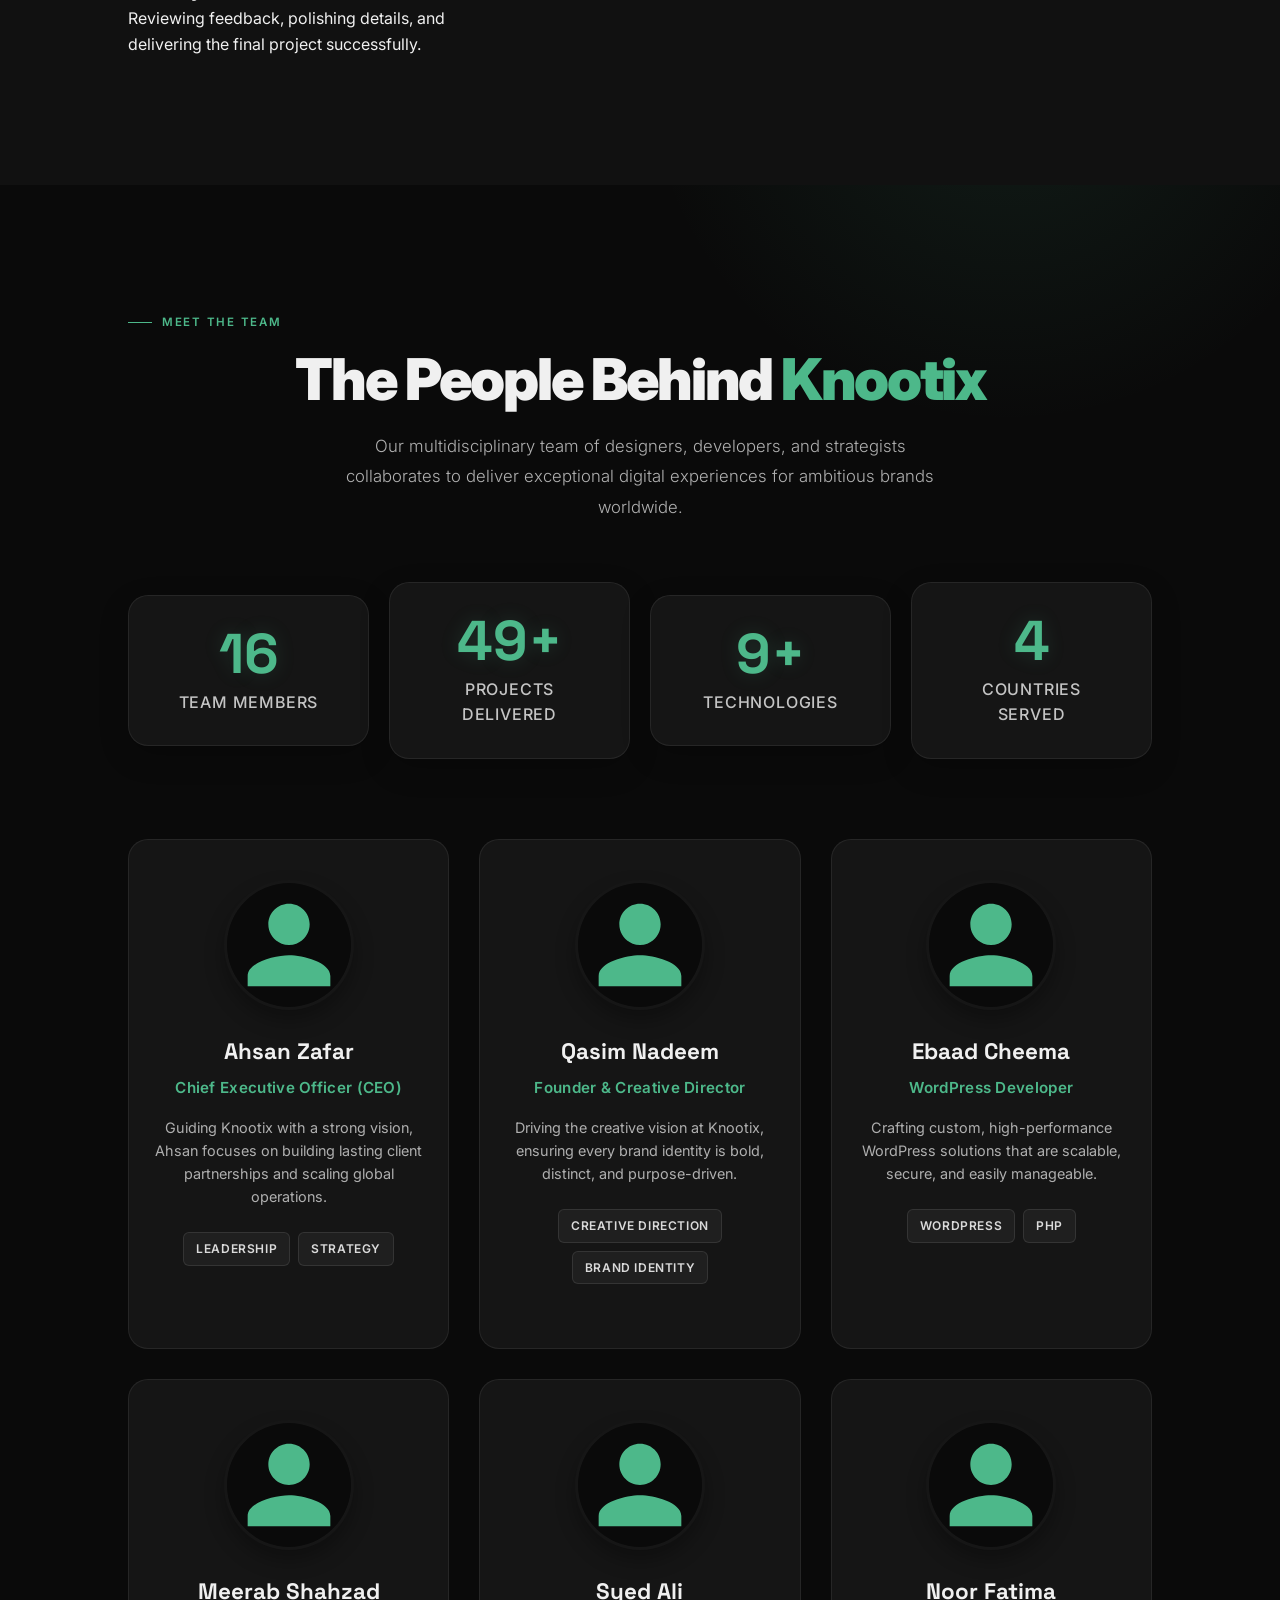
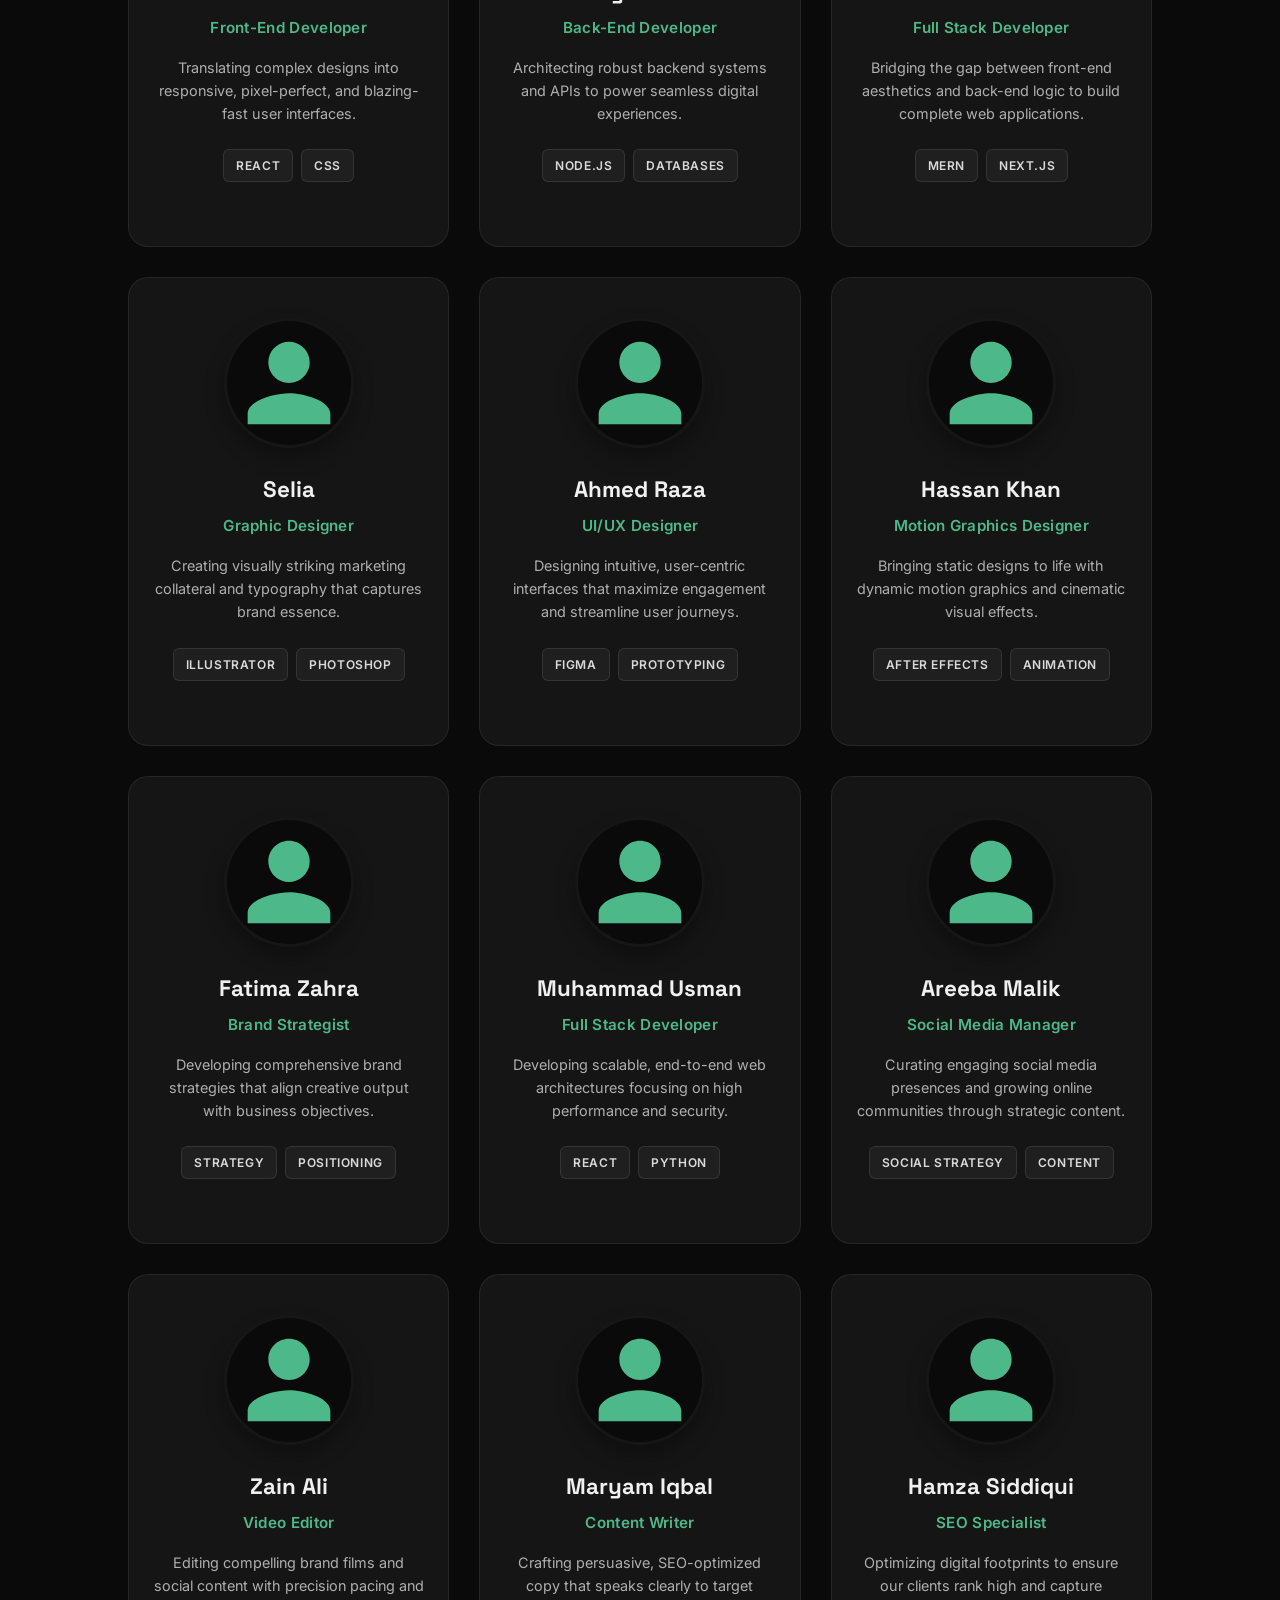
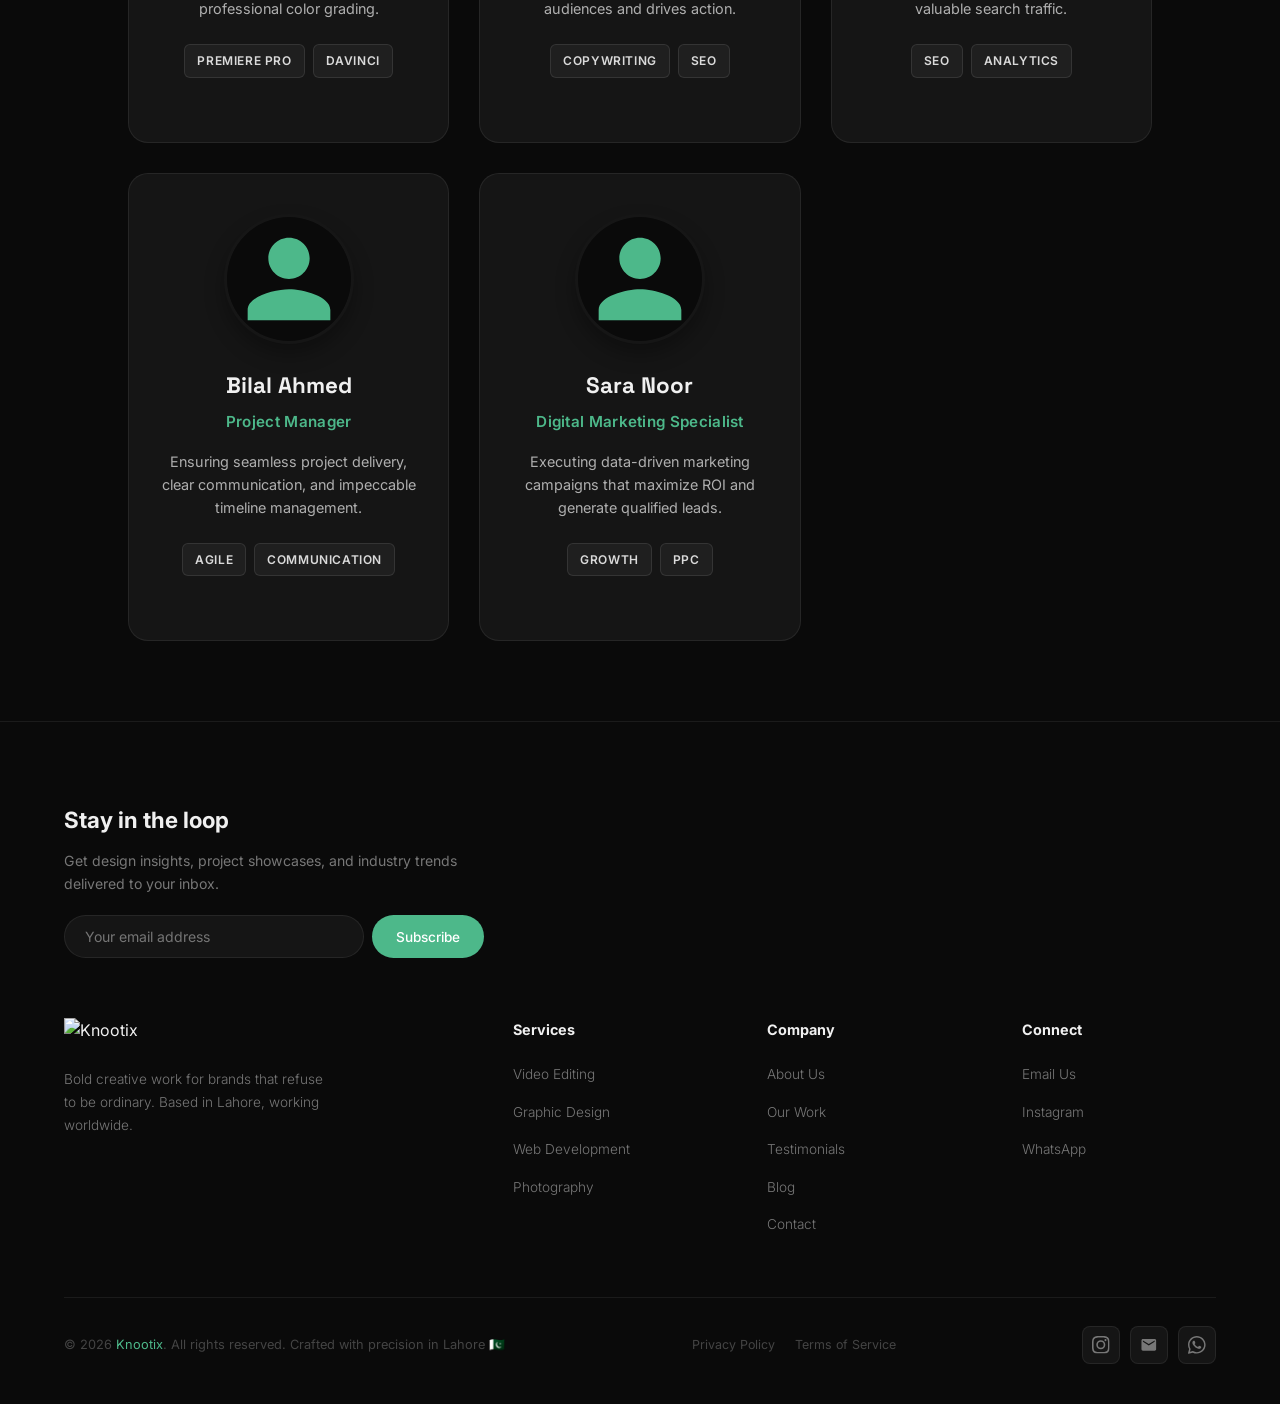
==== commit 4d9f562c: "fix: Escaped quotes in SVG data URI to prevent HTML breakage" ====
--- a/about.html
+++ b/about.html
@@ -210,7 +210,7 @@
           <!-- 1. Ahsan Zafar -->
           <div class="team-card reveal stagger-1">
             <div class="team-card-image-wrap">
-              <img src="data:image/svg+xml;utf8,<svg xmlns="http://www.w3.org/2000/svg" viewBox="0 0 24 24" fill="%234db88a"><path d="M12 12c2.21 0 4-1.79 4-4s-1.79-4-4-4-4 1.79-4 4 1.79 4 4 4zm0 2c-2.67 0-8 1.34-8 4v2h16v-2c0-2.66-5.33-4-8-4z"/></svg>" alt="Ahsan Zafar" class="team-img" />
+              <img src='data:image/svg+xml;utf8,<svg xmlns="http://www.w3.org/2000/svg" viewBox="0 0 24 24" fill="%234db88a"><path d="M12 12c2.21 0 4-1.79 4-4s-1.79-4-4-4-4 1.79-4 4 1.79 4 4 4zm0 2c-2.67 0-8 1.34-8 4v2h16v-2c0-2.66-5.33-4-8-4z"/></svg>' alt="Ahsan Zafar" class="team-img" />
             </div>
             <div class="team-info">
               <h3 class="team-name">Ahsan Zafar</h3>
@@ -226,7 +226,7 @@
           <!-- 2. Qasim Nadeem -->
           <div class="team-card reveal stagger-2">
             <div class="team-card-image-wrap">
-              <img src="data:image/svg+xml;utf8,<svg xmlns="http://www.w3.org/2000/svg" viewBox="0 0 24 24" fill="%234db88a"><path d="M12 12c2.21 0 4-1.79 4-4s-1.79-4-4-4-4 1.79-4 4 1.79 4 4 4zm0 2c-2.67 0-8 1.34-8 4v2h16v-2c0-2.66-5.33-4-8-4z"/></svg>" alt="Qasim Nadeem" class="team-img" />
+              <img src='data:image/svg+xml;utf8,<svg xmlns="http://www.w3.org/2000/svg" viewBox="0 0 24 24" fill="%234db88a"><path d="M12 12c2.21 0 4-1.79 4-4s-1.79-4-4-4-4 1.79-4 4 1.79 4 4 4zm0 2c-2.67 0-8 1.34-8 4v2h16v-2c0-2.66-5.33-4-8-4z"/></svg>' alt="Qasim Nadeem" class="team-img" />
             </div>
             <div class="team-info">
               <h3 class="team-name">Qasim Nadeem</h3>
@@ -242,7 +242,7 @@
           <!-- 3. Ebaad Cheema -->
           <div class="team-card reveal stagger-3">
             <div class="team-card-image-wrap">
-              <img src="data:image/svg+xml;utf8,<svg xmlns="http://www.w3.org/2000/svg" viewBox="0 0 24 24" fill="%234db88a"><path d="M12 12c2.21 0 4-1.79 4-4s-1.79-4-4-4-4 1.79-4 4 1.79 4 4 4zm0 2c-2.67 0-8 1.34-8 4v2h16v-2c0-2.66-5.33-4-8-4z"/></svg>" alt="Ebaad Cheema" class="team-img" />
+              <img src='data:image/svg+xml;utf8,<svg xmlns="http://www.w3.org/2000/svg" viewBox="0 0 24 24" fill="%234db88a"><path d="M12 12c2.21 0 4-1.79 4-4s-1.79-4-4-4-4 1.79-4 4 1.79 4 4 4zm0 2c-2.67 0-8 1.34-8 4v2h16v-2c0-2.66-5.33-4-8-4z"/></svg>' alt="Ebaad Cheema" class="team-img" />
             </div>
             <div class="team-info">
               <h3 class="team-name">Ebaad Cheema</h3>
@@ -258,7 +258,7 @@
           <!-- 4. Meerab Shahzad -->
           <div class="team-card reveal">
             <div class="team-card-image-wrap">
-              <img src="data:image/svg+xml;utf8,<svg xmlns="http://www.w3.org/2000/svg" viewBox="0 0 24 24" fill="%234db88a"><path d="M12 12c2.21 0 4-1.79 4-4s-1.79-4-4-4-4 1.79-4 4 1.79 4 4 4zm0 2c-2.67 0-8 1.34-8 4v2h16v-2c0-2.66-5.33-4-8-4z"/></svg>" alt="Meerab Shahzad" class="team-img" />
+              <img src='data:image/svg+xml;utf8,<svg xmlns="http://www.w3.org/2000/svg" viewBox="0 0 24 24" fill="%234db88a"><path d="M12 12c2.21 0 4-1.79 4-4s-1.79-4-4-4-4 1.79-4 4 1.79 4 4 4zm0 2c-2.67 0-8 1.34-8 4v2h16v-2c0-2.66-5.33-4-8-4z"/></svg>' alt="Meerab Shahzad" class="team-img" />
             </div>
             <div class="team-info">
               <h3 class="team-name">Meerab Shahzad</h3>
@@ -274,7 +274,7 @@
           <!-- 5. Syed Ali -->
           <div class="team-card reveal stagger-1">
             <div class="team-card-image-wrap">
-              <img src="data:image/svg+xml;utf8,<svg xmlns="http://www.w3.org/2000/svg" viewBox="0 0 24 24" fill="%234db88a"><path d="M12 12c2.21 0 4-1.79 4-4s-1.79-4-4-4-4 1.79-4 4 1.79 4 4 4zm0 2c-2.67 0-8 1.34-8 4v2h16v-2c0-2.66-5.33-4-8-4z"/></svg>" alt="Syed Ali" class="team-img" />
+              <img src='data:image/svg+xml;utf8,<svg xmlns="http://www.w3.org/2000/svg" viewBox="0 0 24 24" fill="%234db88a"><path d="M12 12c2.21 0 4-1.79 4-4s-1.79-4-4-4-4 1.79-4 4 1.79 4 4 4zm0 2c-2.67 0-8 1.34-8 4v2h16v-2c0-2.66-5.33-4-8-4z"/></svg>' alt="Syed Ali" class="team-img" />
             </div>
             <div class="team-info">
               <h3 class="team-name">Syed Ali</h3>
@@ -290,7 +290,7 @@
           <!-- 6. Noor Fatima -->
           <div class="team-card reveal stagger-2">
             <div class="team-card-image-wrap">
-              <img src="data:image/svg+xml;utf8,<svg xmlns="http://www.w3.org/2000/svg" viewBox="0 0 24 24" fill="%234db88a"><path d="M12 12c2.21 0 4-1.79 4-4s-1.79-4-4-4-4 1.79-4 4 1.79 4 4 4zm0 2c-2.67 0-8 1.34-8 4v2h16v-2c0-2.66-5.33-4-8-4z"/></svg>" alt="Noor Fatima" class="team-img" />
+              <img src='data:image/svg+xml;utf8,<svg xmlns="http://www.w3.org/2000/svg" viewBox="0 0 24 24" fill="%234db88a"><path d="M12 12c2.21 0 4-1.79 4-4s-1.79-4-4-4-4 1.79-4 4 1.79 4 4 4zm0 2c-2.67 0-8 1.34-8 4v2h16v-2c0-2.66-5.33-4-8-4z"/></svg>' alt="Noor Fatima" class="team-img" />
             </div>
             <div class="team-info">
               <h3 class="team-name">Noor Fatima</h3>
@@ -306,7 +306,7 @@
           <!-- 7. Selia -->
           <div class="team-card reveal stagger-3">
             <div class="team-card-image-wrap">
-              <img src="data:image/svg+xml;utf8,<svg xmlns="http://www.w3.org/2000/svg" viewBox="0 0 24 24" fill="%234db88a"><path d="M12 12c2.21 0 4-1.79 4-4s-1.79-4-4-4-4 1.79-4 4 1.79 4 4 4zm0 2c-2.67 0-8 1.34-8 4v2h16v-2c0-2.66-5.33-4-8-4z"/></svg>" alt="Selia" class="team-img" />
+              <img src='data:image/svg+xml;utf8,<svg xmlns="http://www.w3.org/2000/svg" viewBox="0 0 24 24" fill="%234db88a"><path d="M12 12c2.21 0 4-1.79 4-4s-1.79-4-4-4-4 1.79-4 4 1.79 4 4 4zm0 2c-2.67 0-8 1.34-8 4v2h16v-2c0-2.66-5.33-4-8-4z"/></svg>' alt="Selia" class="team-img" />
             </div>
             <div class="team-info">
               <h3 class="team-name">Selia</h3>
@@ -322,7 +322,7 @@
           <!-- 8. Ahmed Raza -->
           <div class="team-card reveal">
             <div class="team-card-image-wrap">
-              <img src="data:image/svg+xml;utf8,<svg xmlns="http://www.w3.org/2000/svg" viewBox="0 0 24 24" fill="%234db88a"><path d="M12 12c2.21 0 4-1.79 4-4s-1.79-4-4-4-4 1.79-4 4 1.79 4 4 4zm0 2c-2.67 0-8 1.34-8 4v2h16v-2c0-2.66-5.33-4-8-4z"/></svg>" alt="Ahmed Raza" class="team-img" />
+              <img src='data:image/svg+xml;utf8,<svg xmlns="http://www.w3.org/2000/svg" viewBox="0 0 24 24" fill="%234db88a"><path d="M12 12c2.21 0 4-1.79 4-4s-1.79-4-4-4-4 1.79-4 4 1.79 4 4 4zm0 2c-2.67 0-8 1.34-8 4v2h16v-2c0-2.66-5.33-4-8-4z"/></svg>' alt="Ahmed Raza" class="team-img" />
             </div>
             <div class="team-info">
               <h3 class="team-name">Ahmed Raza</h3>
@@ -338,7 +338,7 @@
           <!-- 9. Hassan Khan -->
           <div class="team-card reveal stagger-1">
             <div class="team-card-image-wrap">
-              <img src="data:image/svg+xml;utf8,<svg xmlns="http://www.w3.org/2000/svg" viewBox="0 0 24 24" fill="%234db88a"><path d="M12 12c2.21 0 4-1.79 4-4s-1.79-4-4-4-4 1.79-4 4 1.79 4 4 4zm0 2c-2.67 0-8 1.34-8 4v2h16v-2c0-2.66-5.33-4-8-4z"/></svg>" alt="Hassan Khan" class="team-img" />
+              <img src='data:image/svg+xml;utf8,<svg xmlns="http://www.w3.org/2000/svg" viewBox="0 0 24 24" fill="%234db88a"><path d="M12 12c2.21 0 4-1.79 4-4s-1.79-4-4-4-4 1.79-4 4 1.79 4 4 4zm0 2c-2.67 0-8 1.34-8 4v2h16v-2c0-2.66-5.33-4-8-4z"/></svg>' alt="Hassan Khan" class="team-img" />
             </div>
             <div class="team-info">
               <h3 class="team-name">Hassan Khan</h3>
@@ -354,7 +354,7 @@
           <!-- 10. Fatima Zahra -->
           <div class="team-card reveal stagger-2">
             <div class="team-card-image-wrap">
-              <img src="data:image/svg+xml;utf8,<svg xmlns="http://www.w3.org/2000/svg" viewBox="0 0 24 24" fill="%234db88a"><path d="M12 12c2.21 0 4-1.79 4-4s-1.79-4-4-4-4 1.79-4 4 1.79 4 4 4zm0 2c-2.67 0-8 1.34-8 4v2h16v-2c0-2.66-5.33-4-8-4z"/></svg>" alt="Fatima Zahra" class="team-img" />
+              <img src='data:image/svg+xml;utf8,<svg xmlns="http://www.w3.org/2000/svg" viewBox="0 0 24 24" fill="%234db88a"><path d="M12 12c2.21 0 4-1.79 4-4s-1.79-4-4-4-4 1.79-4 4 1.79 4 4 4zm0 2c-2.67 0-8 1.34-8 4v2h16v-2c0-2.66-5.33-4-8-4z"/></svg>' alt="Fatima Zahra" class="team-img" />
             </div>
             <div class="team-info">
               <h3 class="team-name">Fatima Zahra</h3>
@@ -370,7 +370,7 @@
           <!-- 11. Muhammad Usman -->
           <div class="team-card reveal stagger-3">
             <div class="team-card-image-wrap">
-              <img src="data:image/svg+xml;utf8,<svg xmlns="http://www.w3.org/2000/svg" viewBox="0 0 24 24" fill="%234db88a"><path d="M12 12c2.21 0 4-1.79 4-4s-1.79-4-4-4-4 1.79-4 4 1.79 4 4 4zm0 2c-2.67 0-8 1.34-8 4v2h16v-2c0-2.66-5.33-4-8-4z"/></svg>" alt="Muhammad Usman" class="team-img" />
+              <img src='data:image/svg+xml;utf8,<svg xmlns="http://www.w3.org/2000/svg" viewBox="0 0 24 24" fill="%234db88a"><path d="M12 12c2.21 0 4-1.79 4-4s-1.79-4-4-4-4 1.79-4 4 1.79 4 4 4zm0 2c-2.67 0-8 1.34-8 4v2h16v-2c0-2.66-5.33-4-8-4z"/></svg>' alt="Muhammad Usman" class="team-img" />
             </div>
             <div class="team-info">
               <h3 class="team-name">Muhammad Usman</h3>
@@ -386,7 +386,7 @@
           <!-- 12. Areeba Malik -->
           <div class="team-card reveal">
             <div class="team-card-image-wrap">
-              <img src="data:image/svg+xml;utf8,<svg xmlns="http://www.w3.org/2000/svg" viewBox="0 0 24 24" fill="%234db88a"><path d="M12 12c2.21 0 4-1.79 4-4s-1.79-4-4-4-4 1.79-4 4 1.79 4 4 4zm0 2c-2.67 0-8 1.34-8 4v2h16v-2c0-2.66-5.33-4-8-4z"/></svg>" alt="Areeba Malik" class="team-img" />
+              <img src='data:image/svg+xml;utf8,<svg xmlns="http://www.w3.org/2000/svg" viewBox="0 0 24 24" fill="%234db88a"><path d="M12 12c2.21 0 4-1.79 4-4s-1.79-4-4-4-4 1.79-4 4 1.79 4 4 4zm0 2c-2.67 0-8 1.34-8 4v2h16v-2c0-2.66-5.33-4-8-4z"/></svg>' alt="Areeba Malik" class="team-img" />
             </div>
             <div class="team-info">
               <h3 class="team-name">Areeba Malik</h3>
@@ -402,7 +402,7 @@
           <!-- 13. Zain Ali -->
           <div class="team-card reveal stagger-1">
             <div class="team-card-image-wrap">
-              <img src="data:image/svg+xml;utf8,<svg xmlns="http://www.w3.org/2000/svg" viewBox="0 0 24 24" fill="%234db88a"><path d="M12 12c2.21 0 4-1.79 4-4s-1.79-4-4-4-4 1.79-4 4 1.79 4 4 4zm0 2c-2.67 0-8 1.34-8 4v2h16v-2c0-2.66-5.33-4-8-4z"/></svg>" alt="Zain Ali" class="team-img" />
+              <img src='data:image/svg+xml;utf8,<svg xmlns="http://www.w3.org/2000/svg" viewBox="0 0 24 24" fill="%234db88a"><path d="M12 12c2.21 0 4-1.79 4-4s-1.79-4-4-4-4 1.79-4 4 1.79 4 4 4zm0 2c-2.67 0-8 1.34-8 4v2h16v-2c0-2.66-5.33-4-8-4z"/></svg>' alt="Zain Ali" class="team-img" />
             </div>
             <div class="team-info">
               <h3 class="team-name">Zain Ali</h3>
@@ -418,7 +418,7 @@
           <!-- 14. Maryam Iqbal -->
           <div class="team-card reveal stagger-2">
             <div class="team-card-image-wrap">
-              <img src="data:image/svg+xml;utf8,<svg xmlns="http://www.w3.org/2000/svg" viewBox="0 0 24 24" fill="%234db88a"><path d="M12 12c2.21 0 4-1.79 4-4s-1.79-4-4-4-4 1.79-4 4 1.79 4 4 4zm0 2c-2.67 0-8 1.34-8 4v2h16v-2c0-2.66-5.33-4-8-4z"/></svg>" alt="Maryam Iqbal" class="team-img" />
+              <img src='data:image/svg+xml;utf8,<svg xmlns="http://www.w3.org/2000/svg" viewBox="0 0 24 24" fill="%234db88a"><path d="M12 12c2.21 0 4-1.79 4-4s-1.79-4-4-4-4 1.79-4 4 1.79 4 4 4zm0 2c-2.67 0-8 1.34-8 4v2h16v-2c0-2.66-5.33-4-8-4z"/></svg>' alt="Maryam Iqbal" class="team-img" />
             </div>
             <div class="team-info">
               <h3 class="team-name">Maryam Iqbal</h3>
@@ -434,7 +434,7 @@
           <!-- 15. Hamza Siddiqui -->
           <div class="team-card reveal stagger-3">
             <div class="team-card-image-wrap">
-              <img src="data:image/svg+xml;utf8,<svg xmlns="http://www.w3.org/2000/svg" viewBox="0 0 24 24" fill="%234db88a"><path d="M12 12c2.21 0 4-1.79 4-4s-1.79-4-4-4-4 1.79-4 4 1.79 4 4 4zm0 2c-2.67 0-8 1.34-8 4v2h16v-2c0-2.66-5.33-4-8-4z"/></svg>" alt="Hamza Siddiqui" class="team-img" />
+              <img src='data:image/svg+xml;utf8,<svg xmlns="http://www.w3.org/2000/svg" viewBox="0 0 24 24" fill="%234db88a"><path d="M12 12c2.21 0 4-1.79 4-4s-1.79-4-4-4-4 1.79-4 4 1.79 4 4 4zm0 2c-2.67 0-8 1.34-8 4v2h16v-2c0-2.66-5.33-4-8-4z"/></svg>' alt="Hamza Siddiqui" class="team-img" />
             </div>
             <div class="team-info">
               <h3 class="team-name">Hamza Siddiqui</h3>
@@ -450,7 +450,7 @@
           <!-- 16. Bilal Ahmed -->
           <div class="team-card reveal">
             <div class="team-card-image-wrap">
-              <img src="data:image/svg+xml;utf8,<svg xmlns="http://www.w3.org/2000/svg" viewBox="0 0 24 24" fill="%234db88a"><path d="M12 12c2.21 0 4-1.79 4-4s-1.79-4-4-4-4 1.79-4 4 1.79 4 4 4zm0 2c-2.67 0-8 1.34-8 4v2h16v-2c0-2.66-5.33-4-8-4z"/></svg>" alt="Bilal Ahmed" class="team-img" />
+              <img src='data:image/svg+xml;utf8,<svg xmlns="http://www.w3.org/2000/svg" viewBox="0 0 24 24" fill="%234db88a"><path d="M12 12c2.21 0 4-1.79 4-4s-1.79-4-4-4-4 1.79-4 4 1.79 4 4 4zm0 2c-2.67 0-8 1.34-8 4v2h16v-2c0-2.66-5.33-4-8-4z"/></svg>' alt="Bilal Ahmed" class="team-img" />
             </div>
             <div class="team-info">
               <h3 class="team-name">Bilal Ahmed</h3>
@@ -466,7 +466,7 @@
           <!-- 17. Sara Noor -->
           <div class="team-card reveal stagger-1">
             <div class="team-card-image-wrap">
-              <img src="data:image/svg+xml;utf8,<svg xmlns="http://www.w3.org/2000/svg" viewBox="0 0 24 24" fill="%234db88a"><path d="M12 12c2.21 0 4-1.79 4-4s-1.79-4-4-4-4 1.79-4 4 1.79 4 4 4zm0 2c-2.67 0-8 1.34-8 4v2h16v-2c0-2.66-5.33-4-8-4z"/></svg>" alt="Sara Noor" class="team-img" />
+              <img src='data:image/svg+xml;utf8,<svg xmlns="http://www.w3.org/2000/svg" viewBox="0 0 24 24" fill="%234db88a"><path d="M12 12c2.21 0 4-1.79 4-4s-1.79-4-4-4-4 1.79-4 4 1.79 4 4 4zm0 2c-2.67 0-8 1.34-8 4v2h16v-2c0-2.66-5.33-4-8-4z"/></svg>' alt="Sara Noor" class="team-img" />
             </div>
             <div class="team-info">
               <h3 class="team-name">Sara Noor</h3>
--- a/style.css
+++ b/style.css
@@ -47,7 +47,7 @@
 
   /* Typography */
   --font-body: 'Inter', -apple-system, BlinkMacSystemFont, sans-serif;
-  --font-heading: 'Space Grotesk', 'Inter', sans-serif;
+  --font-heading: 'Inter', -apple-system, BlinkMacSystemFont, sans-serif;
 
   /* Spacing */
   --section-padding: clamp(80px, 10vw, 140px);
@@ -435,9 +435,9 @@
 h1.hero-headline {
   font-family: var(--font-heading);
   font-size: clamp(3.2rem, 6.5vw, 5.5rem);
-  font-weight: 700;
+  font-weight: 900;
   line-height: 1.05;
-  letter-spacing: -0.03em;
+  letter-spacing: -0.04em;
   margin-bottom: 28px;
 }
 .hero-headline .accent {
@@ -742,9 +742,9 @@
 h2.section-title {
   font-family: var(--font-heading);
   font-size: clamp(2.2rem, 4.5vw, 3.6rem);
-  font-weight: 700;
+  font-weight: 900;
   line-height: 1.1;
-  letter-spacing: -0.02em;
+  letter-spacing: -0.04em;
   margin-bottom: 18px;
 }
 
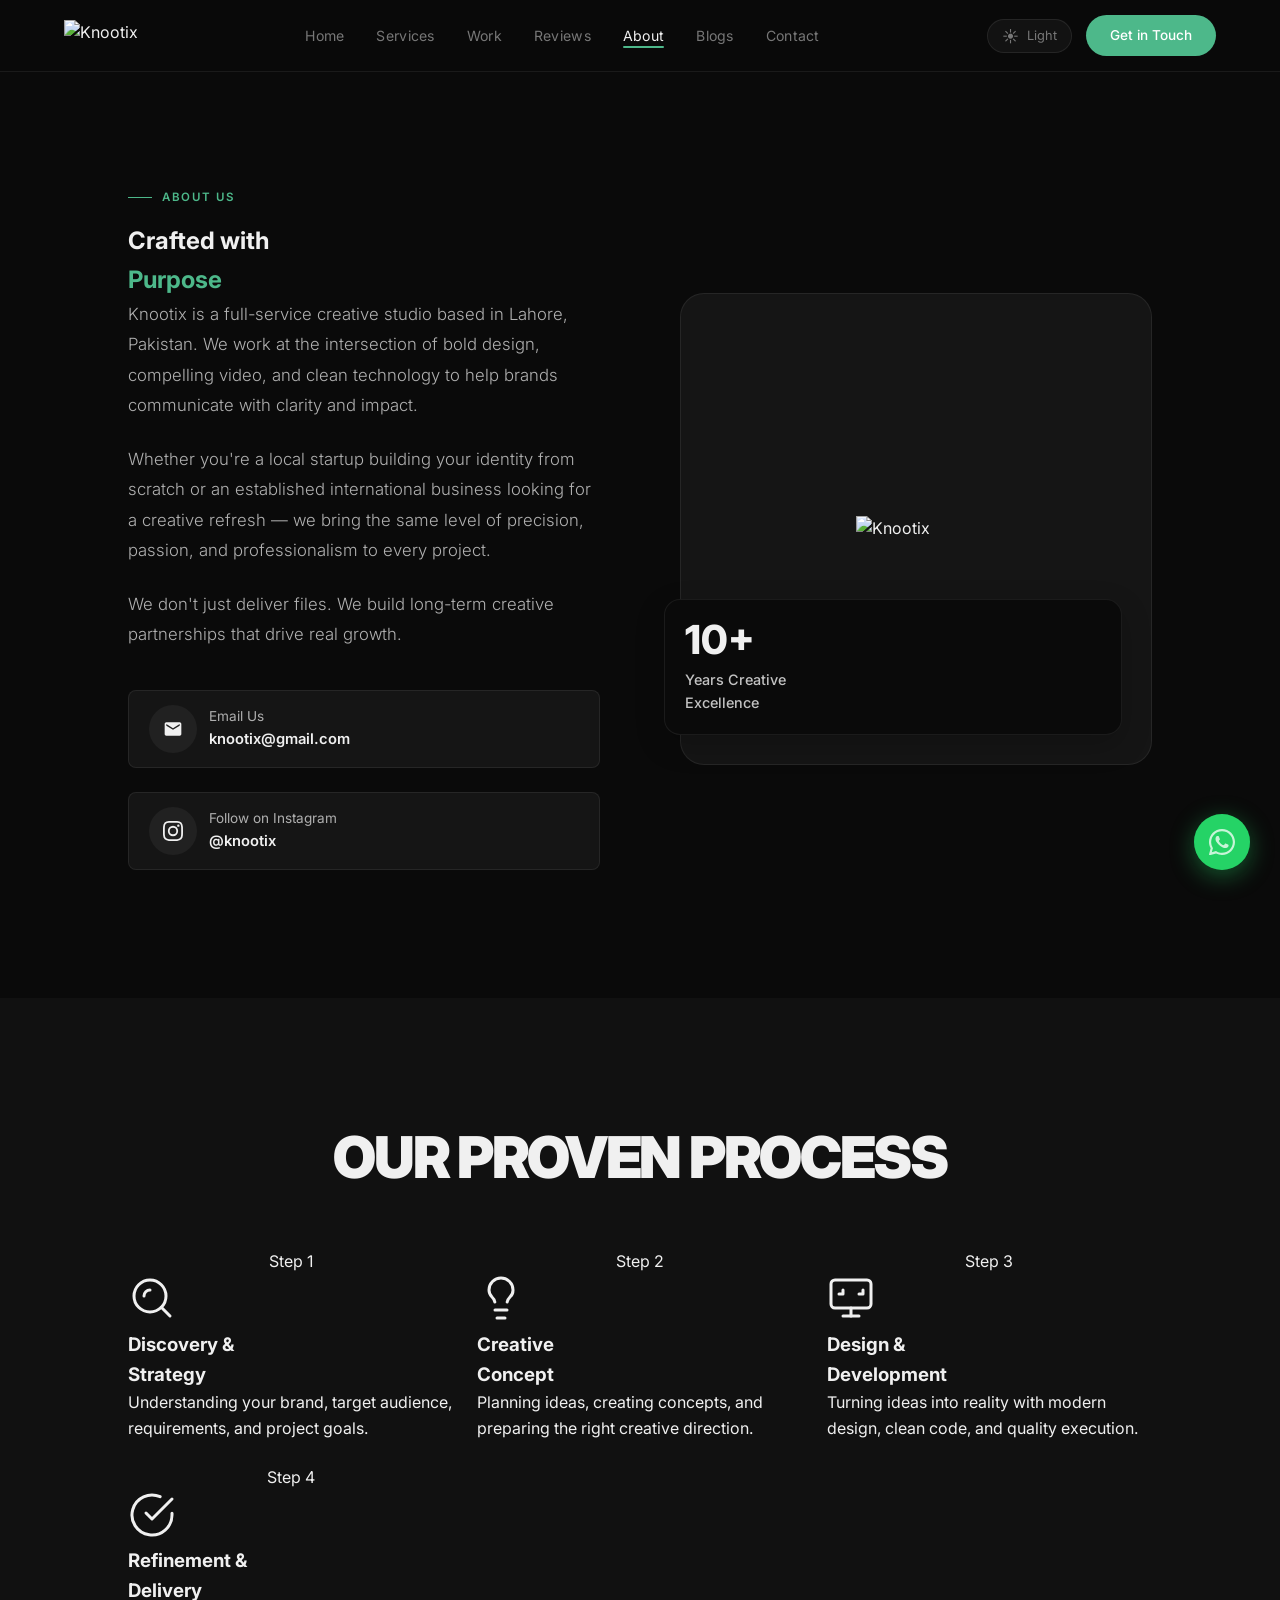
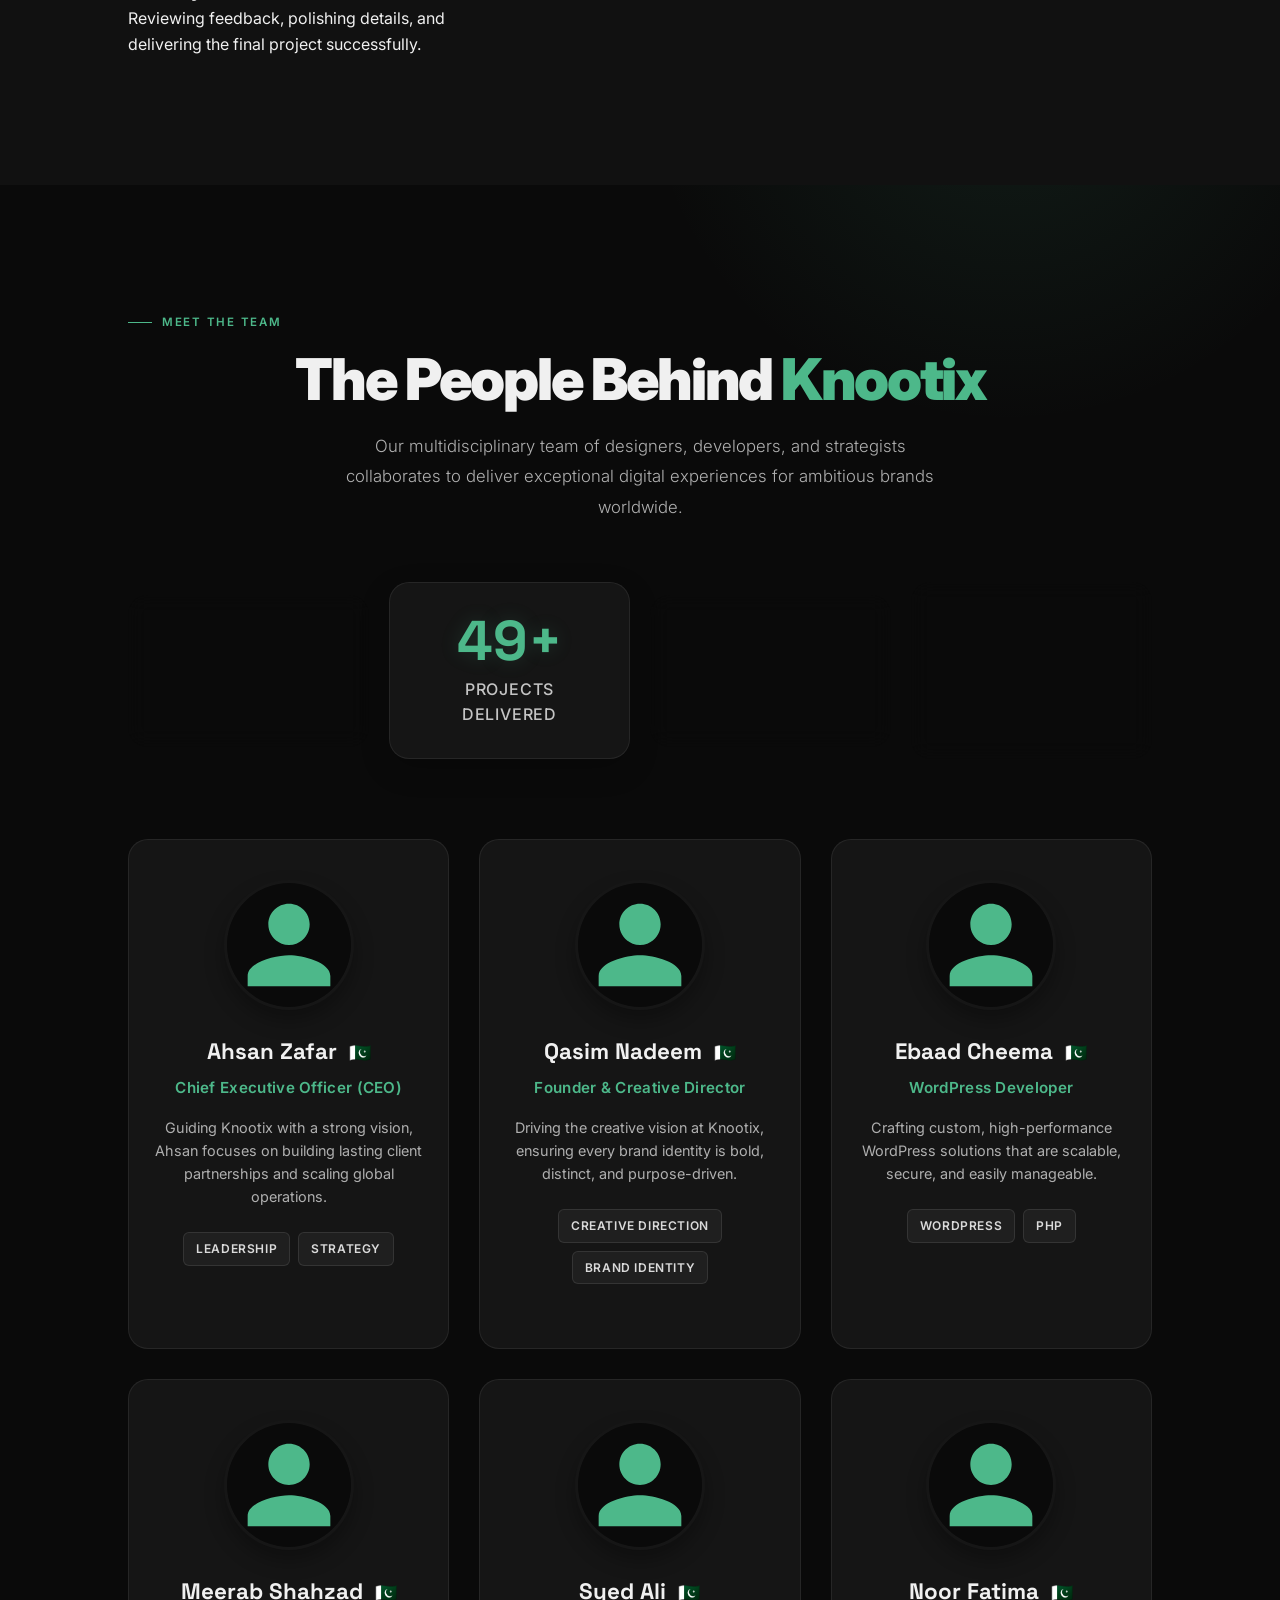
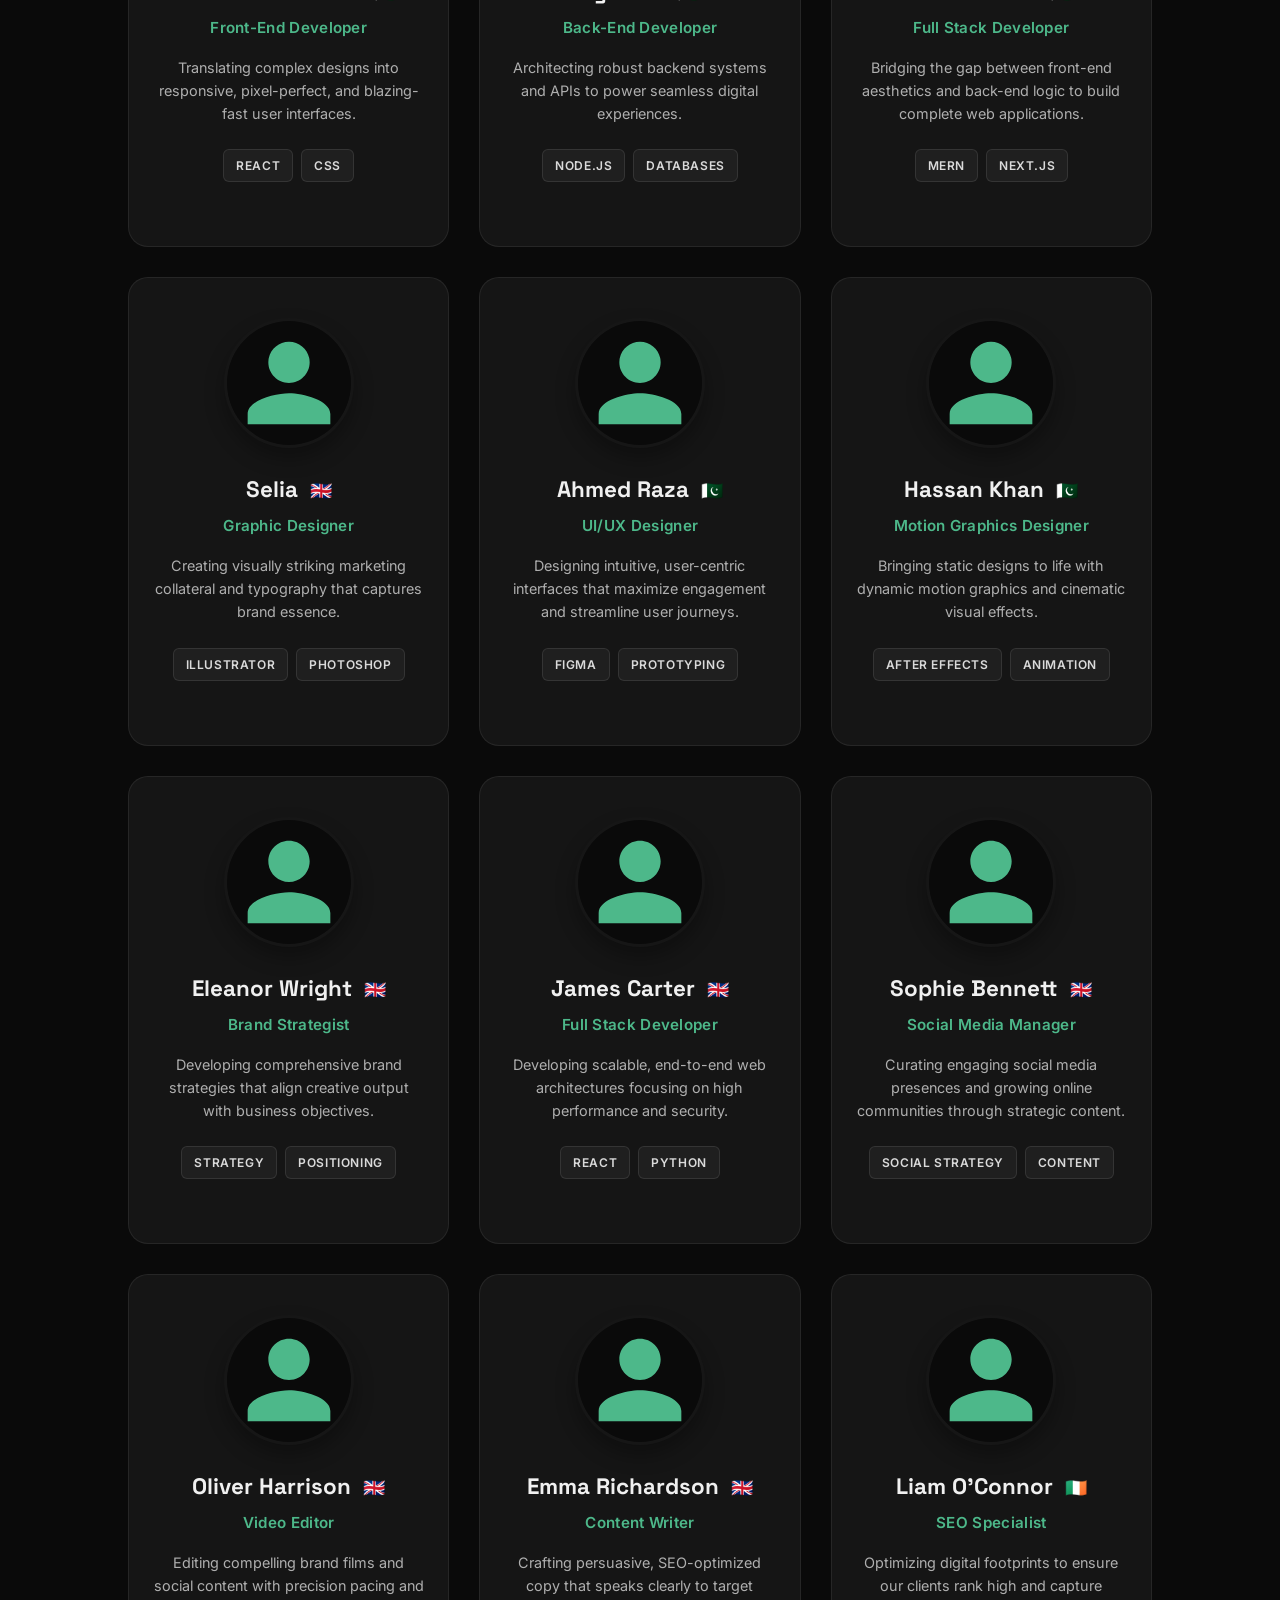
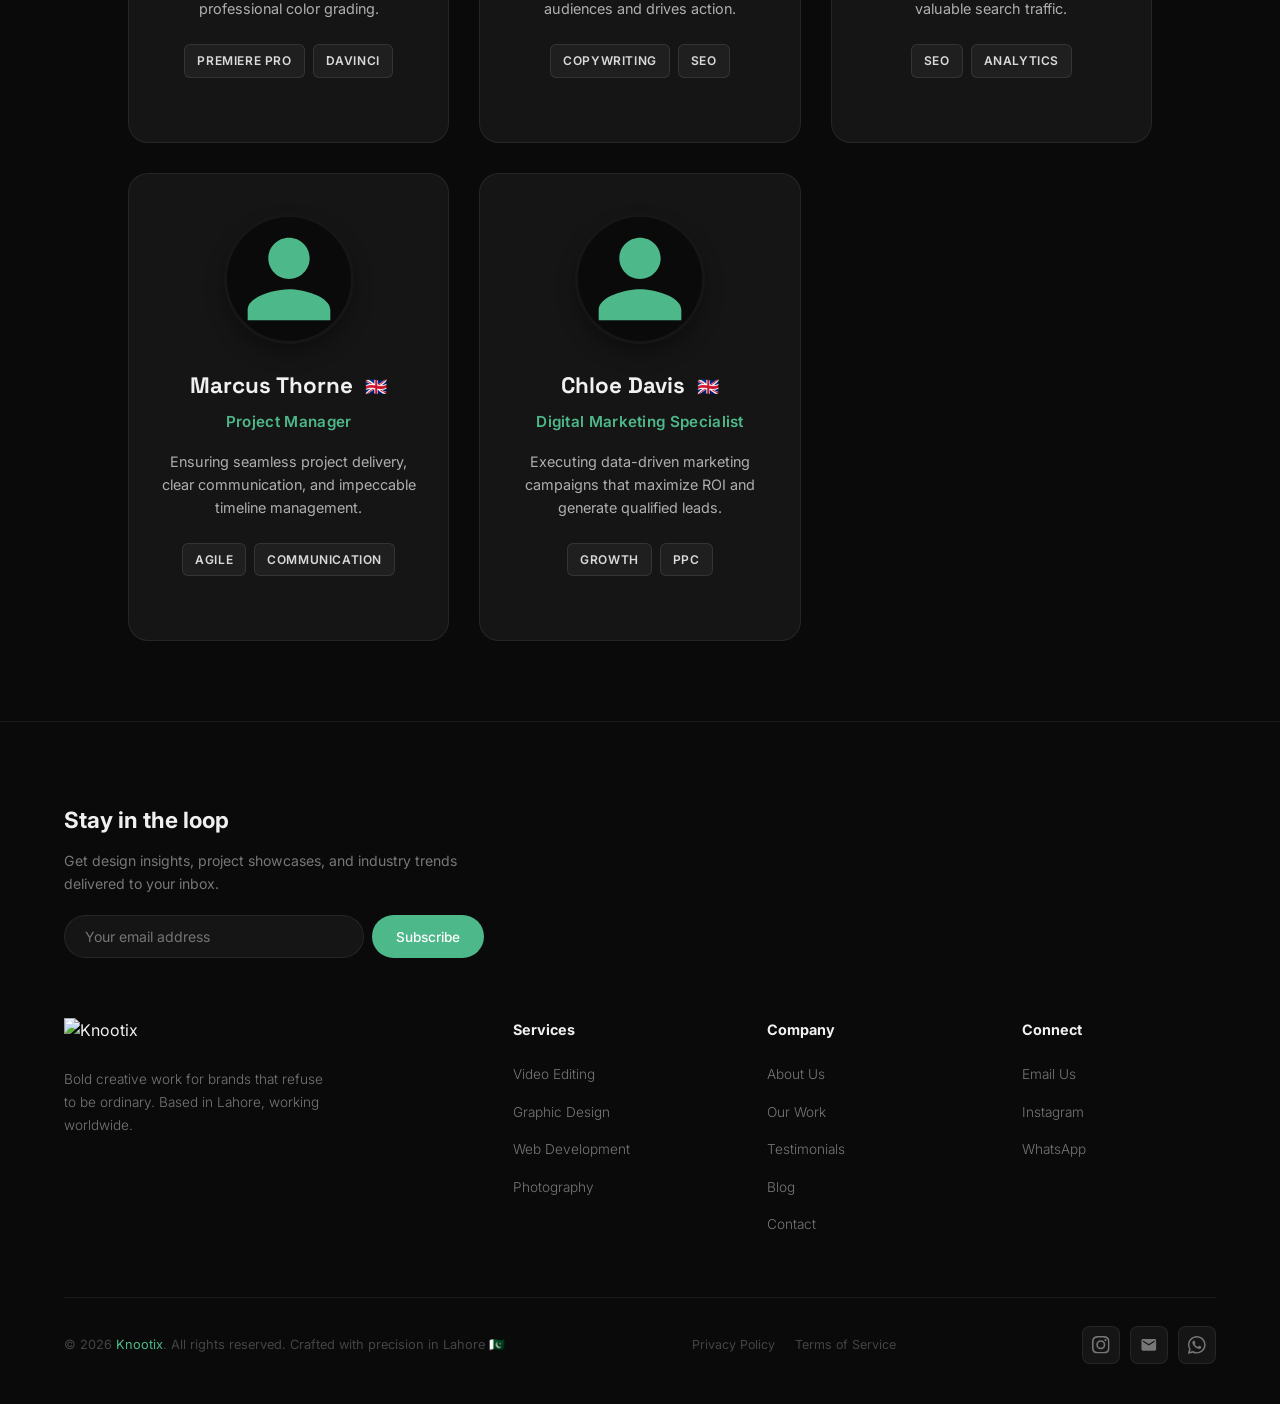
==== commit 593279cc: "content: Update team names with UK/foreign names and add country flags" ====
--- a/about.html
+++ b/about.html
@@ -213,7 +213,7 @@
               <img src='data:image/svg+xml;utf8,<svg xmlns="http://www.w3.org/2000/svg" viewBox="0 0 24 24" fill="%234db88a"><path d="M12 12c2.21 0 4-1.79 4-4s-1.79-4-4-4-4 1.79-4 4 1.79 4 4 4zm0 2c-2.67 0-8 1.34-8 4v2h16v-2c0-2.66-5.33-4-8-4z"/></svg>' alt="Ahsan Zafar" class="team-img" />
             </div>
             <div class="team-info">
-              <h3 class="team-name">Ahsan Zafar</h3>
+              <h3 class="team-name">Ahsan Zafar <span class="flag" style="font-size: 0.8em; margin-left: 6px;">🇵🇰</span></h3>
               <div class="team-role">Chief Executive Officer (CEO)</div>
               <p class="team-bio">Guiding Knootix with a strong vision, Ahsan focuses on building lasting client partnerships and scaling global operations.</p>
               <div class="team-badges">
@@ -229,7 +229,7 @@
               <img src='data:image/svg+xml;utf8,<svg xmlns="http://www.w3.org/2000/svg" viewBox="0 0 24 24" fill="%234db88a"><path d="M12 12c2.21 0 4-1.79 4-4s-1.79-4-4-4-4 1.79-4 4 1.79 4 4 4zm0 2c-2.67 0-8 1.34-8 4v2h16v-2c0-2.66-5.33-4-8-4z"/></svg>' alt="Qasim Nadeem" class="team-img" />
             </div>
             <div class="team-info">
-              <h3 class="team-name">Qasim Nadeem</h3>
+              <h3 class="team-name">Qasim Nadeem <span class="flag" style="font-size: 0.8em; margin-left: 6px;">🇵🇰</span></h3>
               <div class="team-role">Founder & Creative Director</div>
               <p class="team-bio">Driving the creative vision at Knootix, ensuring every brand identity is bold, distinct, and purpose-driven.</p>
               <div class="team-badges">
@@ -245,7 +245,7 @@
               <img src='data:image/svg+xml;utf8,<svg xmlns="http://www.w3.org/2000/svg" viewBox="0 0 24 24" fill="%234db88a"><path d="M12 12c2.21 0 4-1.79 4-4s-1.79-4-4-4-4 1.79-4 4 1.79 4 4 4zm0 2c-2.67 0-8 1.34-8 4v2h16v-2c0-2.66-5.33-4-8-4z"/></svg>' alt="Ebaad Cheema" class="team-img" />
             </div>
             <div class="team-info">
-              <h3 class="team-name">Ebaad Cheema</h3>
+              <h3 class="team-name">Ebaad Cheema <span class="flag" style="font-size: 0.8em; margin-left: 6px;">🇵🇰</span></h3>
               <div class="team-role">WordPress Developer</div>
               <p class="team-bio">Crafting custom, high-performance WordPress solutions that are scalable, secure, and easily manageable.</p>
               <div class="team-badges">
@@ -261,7 +261,7 @@
               <img src='data:image/svg+xml;utf8,<svg xmlns="http://www.w3.org/2000/svg" viewBox="0 0 24 24" fill="%234db88a"><path d="M12 12c2.21 0 4-1.79 4-4s-1.79-4-4-4-4 1.79-4 4 1.79 4 4 4zm0 2c-2.67 0-8 1.34-8 4v2h16v-2c0-2.66-5.33-4-8-4z"/></svg>' alt="Meerab Shahzad" class="team-img" />
             </div>
             <div class="team-info">
-              <h3 class="team-name">Meerab Shahzad</h3>
+              <h3 class="team-name">Meerab Shahzad <span class="flag" style="font-size: 0.8em; margin-left: 6px;">🇵🇰</span></h3>
               <div class="team-role">Front-End Developer</div>
               <p class="team-bio">Translating complex designs into responsive, pixel-perfect, and blazing-fast user interfaces.</p>
               <div class="team-badges">
@@ -277,7 +277,7 @@
               <img src='data:image/svg+xml;utf8,<svg xmlns="http://www.w3.org/2000/svg" viewBox="0 0 24 24" fill="%234db88a"><path d="M12 12c2.21 0 4-1.79 4-4s-1.79-4-4-4-4 1.79-4 4 1.79 4 4 4zm0 2c-2.67 0-8 1.34-8 4v2h16v-2c0-2.66-5.33-4-8-4z"/></svg>' alt="Syed Ali" class="team-img" />
             </div>
             <div class="team-info">
-              <h3 class="team-name">Syed Ali</h3>
+              <h3 class="team-name">Syed Ali <span class="flag" style="font-size: 0.8em; margin-left: 6px;">🇵🇰</span></h3>
               <div class="team-role">Back-End Developer</div>
               <p class="team-bio">Architecting robust backend systems and APIs to power seamless digital experiences.</p>
               <div class="team-badges">
@@ -293,7 +293,7 @@
               <img src='data:image/svg+xml;utf8,<svg xmlns="http://www.w3.org/2000/svg" viewBox="0 0 24 24" fill="%234db88a"><path d="M12 12c2.21 0 4-1.79 4-4s-1.79-4-4-4-4 1.79-4 4 1.79 4 4 4zm0 2c-2.67 0-8 1.34-8 4v2h16v-2c0-2.66-5.33-4-8-4z"/></svg>' alt="Noor Fatima" class="team-img" />
             </div>
             <div class="team-info">
-              <h3 class="team-name">Noor Fatima</h3>
+              <h3 class="team-name">Noor Fatima <span class="flag" style="font-size: 0.8em; margin-left: 6px;">🇵🇰</span></h3>
               <div class="team-role">Full Stack Developer</div>
               <p class="team-bio">Bridging the gap between front-end aesthetics and back-end logic to build complete web applications.</p>
               <div class="team-badges">
@@ -309,7 +309,7 @@
               <img src='data:image/svg+xml;utf8,<svg xmlns="http://www.w3.org/2000/svg" viewBox="0 0 24 24" fill="%234db88a"><path d="M12 12c2.21 0 4-1.79 4-4s-1.79-4-4-4-4 1.79-4 4 1.79 4 4 4zm0 2c-2.67 0-8 1.34-8 4v2h16v-2c0-2.66-5.33-4-8-4z"/></svg>' alt="Selia" class="team-img" />
             </div>
             <div class="team-info">
-              <h3 class="team-name">Selia</h3>
+              <h3 class="team-name">Selia <span class="flag" style="font-size: 0.8em; margin-left: 6px;">🇬🇧</span></h3>
               <div class="team-role">Graphic Designer</div>
               <p class="team-bio">Creating visually striking marketing collateral and typography that captures brand essence.</p>
               <div class="team-badges">
@@ -325,7 +325,7 @@
               <img src='data:image/svg+xml;utf8,<svg xmlns="http://www.w3.org/2000/svg" viewBox="0 0 24 24" fill="%234db88a"><path d="M12 12c2.21 0 4-1.79 4-4s-1.79-4-4-4-4 1.79-4 4 1.79 4 4 4zm0 2c-2.67 0-8 1.34-8 4v2h16v-2c0-2.66-5.33-4-8-4z"/></svg>' alt="Ahmed Raza" class="team-img" />
             </div>
             <div class="team-info">
-              <h3 class="team-name">Ahmed Raza</h3>
+              <h3 class="team-name">Ahmed Raza <span class="flag" style="font-size: 0.8em; margin-left: 6px;">🇵🇰</span></h3>
               <div class="team-role">UI/UX Designer</div>
               <p class="team-bio">Designing intuitive, user-centric interfaces that maximize engagement and streamline user journeys.</p>
               <div class="team-badges">
@@ -341,7 +341,7 @@
               <img src='data:image/svg+xml;utf8,<svg xmlns="http://www.w3.org/2000/svg" viewBox="0 0 24 24" fill="%234db88a"><path d="M12 12c2.21 0 4-1.79 4-4s-1.79-4-4-4-4 1.79-4 4 1.79 4 4 4zm0 2c-2.67 0-8 1.34-8 4v2h16v-2c0-2.66-5.33-4-8-4z"/></svg>' alt="Hassan Khan" class="team-img" />
             </div>
             <div class="team-info">
-              <h3 class="team-name">Hassan Khan</h3>
+              <h3 class="team-name">Hassan Khan <span class="flag" style="font-size: 0.8em; margin-left: 6px;">🇵🇰</span></h3>
               <div class="team-role">Motion Graphics Designer</div>
               <p class="team-bio">Bringing static designs to life with dynamic motion graphics and cinematic visual effects.</p>
               <div class="team-badges">
@@ -351,13 +351,13 @@
             </div>
           </div>
 
-          <!-- 10. Fatima Zahra -->
+          <!-- 10. Eleanor Wright -->
           <div class="team-card reveal stagger-2">
             <div class="team-card-image-wrap">
-              <img src='data:image/svg+xml;utf8,<svg xmlns="http://www.w3.org/2000/svg" viewBox="0 0 24 24" fill="%234db88a"><path d="M12 12c2.21 0 4-1.79 4-4s-1.79-4-4-4-4 1.79-4 4 1.79 4 4 4zm0 2c-2.67 0-8 1.34-8 4v2h16v-2c0-2.66-5.33-4-8-4z"/></svg>' alt="Fatima Zahra" class="team-img" />
-            </div>
-            <div class="team-info">
-              <h3 class="team-name">Fatima Zahra</h3>
+              <img src='data:image/svg+xml;utf8,<svg xmlns="http://www.w3.org/2000/svg" viewBox="0 0 24 24" fill="%234db88a"><path d="M12 12c2.21 0 4-1.79 4-4s-1.79-4-4-4-4 1.79-4 4 1.79 4 4 4zm0 2c-2.67 0-8 1.34-8 4v2h16v-2c0-2.66-5.33-4-8-4z"/></svg>' alt="Eleanor Wright" class="team-img" />
+            </div>
+            <div class="team-info">
+              <h3 class="team-name">Eleanor Wright <span class="flag" style="font-size: 0.8em; margin-left: 6px;">🇬🇧</span></h3>
               <div class="team-role">Brand Strategist</div>
               <p class="team-bio">Developing comprehensive brand strategies that align creative output with business objectives.</p>
               <div class="team-badges">
@@ -367,13 +367,13 @@
             </div>
           </div>
 
-          <!-- 11. Muhammad Usman -->
+          <!-- 11. James Carter -->
           <div class="team-card reveal stagger-3">
             <div class="team-card-image-wrap">
-              <img src='data:image/svg+xml;utf8,<svg xmlns="http://www.w3.org/2000/svg" viewBox="0 0 24 24" fill="%234db88a"><path d="M12 12c2.21 0 4-1.79 4-4s-1.79-4-4-4-4 1.79-4 4 1.79 4 4 4zm0 2c-2.67 0-8 1.34-8 4v2h16v-2c0-2.66-5.33-4-8-4z"/></svg>' alt="Muhammad Usman" class="team-img" />
-            </div>
-            <div class="team-info">
-              <h3 class="team-name">Muhammad Usman</h3>
+              <img src='data:image/svg+xml;utf8,<svg xmlns="http://www.w3.org/2000/svg" viewBox="0 0 24 24" fill="%234db88a"><path d="M12 12c2.21 0 4-1.79 4-4s-1.79-4-4-4-4 1.79-4 4 1.79 4 4 4zm0 2c-2.67 0-8 1.34-8 4v2h16v-2c0-2.66-5.33-4-8-4z"/></svg>' alt="James Carter" class="team-img" />
+            </div>
+            <div class="team-info">
+              <h3 class="team-name">James Carter <span class="flag" style="font-size: 0.8em; margin-left: 6px;">🇬🇧</span></h3>
               <div class="team-role">Full Stack Developer</div>
               <p class="team-bio">Developing scalable, end-to-end web architectures focusing on high performance and security.</p>
               <div class="team-badges">
@@ -383,13 +383,13 @@
             </div>
           </div>
 
-          <!-- 12. Areeba Malik -->
+          <!-- 12. Sophie Bennett -->
           <div class="team-card reveal">
             <div class="team-card-image-wrap">
-              <img src='data:image/svg+xml;utf8,<svg xmlns="http://www.w3.org/2000/svg" viewBox="0 0 24 24" fill="%234db88a"><path d="M12 12c2.21 0 4-1.79 4-4s-1.79-4-4-4-4 1.79-4 4 1.79 4 4 4zm0 2c-2.67 0-8 1.34-8 4v2h16v-2c0-2.66-5.33-4-8-4z"/></svg>' alt="Areeba Malik" class="team-img" />
-            </div>
-            <div class="team-info">
-              <h3 class="team-name">Areeba Malik</h3>
+              <img src='data:image/svg+xml;utf8,<svg xmlns="http://www.w3.org/2000/svg" viewBox="0 0 24 24" fill="%234db88a"><path d="M12 12c2.21 0 4-1.79 4-4s-1.79-4-4-4-4 1.79-4 4 1.79 4 4 4zm0 2c-2.67 0-8 1.34-8 4v2h16v-2c0-2.66-5.33-4-8-4z"/></svg>' alt="Sophie Bennett" class="team-img" />
+            </div>
+            <div class="team-info">
+              <h3 class="team-name">Sophie Bennett <span class="flag" style="font-size: 0.8em; margin-left: 6px;">🇬🇧</span></h3>
               <div class="team-role">Social Media Manager</div>
               <p class="team-bio">Curating engaging social media presences and growing online communities through strategic content.</p>
               <div class="team-badges">
@@ -399,13 +399,13 @@
             </div>
           </div>
 
-          <!-- 13. Zain Ali -->
+          <!-- 13. Oliver Harrison -->
           <div class="team-card reveal stagger-1">
             <div class="team-card-image-wrap">
-              <img src='data:image/svg+xml;utf8,<svg xmlns="http://www.w3.org/2000/svg" viewBox="0 0 24 24" fill="%234db88a"><path d="M12 12c2.21 0 4-1.79 4-4s-1.79-4-4-4-4 1.79-4 4 1.79 4 4 4zm0 2c-2.67 0-8 1.34-8 4v2h16v-2c0-2.66-5.33-4-8-4z"/></svg>' alt="Zain Ali" class="team-img" />
-            </div>
-            <div class="team-info">
-              <h3 class="team-name">Zain Ali</h3>
+              <img src='data:image/svg+xml;utf8,<svg xmlns="http://www.w3.org/2000/svg" viewBox="0 0 24 24" fill="%234db88a"><path d="M12 12c2.21 0 4-1.79 4-4s-1.79-4-4-4-4 1.79-4 4 1.79 4 4 4zm0 2c-2.67 0-8 1.34-8 4v2h16v-2c0-2.66-5.33-4-8-4z"/></svg>' alt="Oliver Harrison" class="team-img" />
+            </div>
+            <div class="team-info">
+              <h3 class="team-name">Oliver Harrison <span class="flag" style="font-size: 0.8em; margin-left: 6px;">🇬🇧</span></h3>
               <div class="team-role">Video Editor</div>
               <p class="team-bio">Editing compelling brand films and social content with precision pacing and professional color grading.</p>
               <div class="team-badges">
@@ -415,13 +415,13 @@
             </div>
           </div>
 
-          <!-- 14. Maryam Iqbal -->
+          <!-- 14. Emma Richardson -->
           <div class="team-card reveal stagger-2">
             <div class="team-card-image-wrap">
-              <img src='data:image/svg+xml;utf8,<svg xmlns="http://www.w3.org/2000/svg" viewBox="0 0 24 24" fill="%234db88a"><path d="M12 12c2.21 0 4-1.79 4-4s-1.79-4-4-4-4 1.79-4 4 1.79 4 4 4zm0 2c-2.67 0-8 1.34-8 4v2h16v-2c0-2.66-5.33-4-8-4z"/></svg>' alt="Maryam Iqbal" class="team-img" />
-            </div>
-            <div class="team-info">
-              <h3 class="team-name">Maryam Iqbal</h3>
+              <img src='data:image/svg+xml;utf8,<svg xmlns="http://www.w3.org/2000/svg" viewBox="0 0 24 24" fill="%234db88a"><path d="M12 12c2.21 0 4-1.79 4-4s-1.79-4-4-4-4 1.79-4 4 1.79 4 4 4zm0 2c-2.67 0-8 1.34-8 4v2h16v-2c0-2.66-5.33-4-8-4z"/></svg>' alt="Emma Richardson" class="team-img" />
+            </div>
+            <div class="team-info">
+              <h3 class="team-name">Emma Richardson <span class="flag" style="font-size: 0.8em; margin-left: 6px;">🇬🇧</span></h3>
               <div class="team-role">Content Writer</div>
               <p class="team-bio">Crafting persuasive, SEO-optimized copy that speaks clearly to target audiences and drives action.</p>
               <div class="team-badges">
@@ -431,13 +431,13 @@
             </div>
           </div>
 
-          <!-- 15. Hamza Siddiqui -->
+          <!-- 15. Liam O'Connor -->
           <div class="team-card reveal stagger-3">
             <div class="team-card-image-wrap">
-              <img src='data:image/svg+xml;utf8,<svg xmlns="http://www.w3.org/2000/svg" viewBox="0 0 24 24" fill="%234db88a"><path d="M12 12c2.21 0 4-1.79 4-4s-1.79-4-4-4-4 1.79-4 4 1.79 4 4 4zm0 2c-2.67 0-8 1.34-8 4v2h16v-2c0-2.66-5.33-4-8-4z"/></svg>' alt="Hamza Siddiqui" class="team-img" />
-            </div>
-            <div class="team-info">
-              <h3 class="team-name">Hamza Siddiqui</h3>
+              <img src='data:image/svg+xml;utf8,<svg xmlns="http://www.w3.org/2000/svg" viewBox="0 0 24 24" fill="%234db88a"><path d="M12 12c2.21 0 4-1.79 4-4s-1.79-4-4-4-4 1.79-4 4 1.79 4 4 4zm0 2c-2.67 0-8 1.34-8 4v2h16v-2c0-2.66-5.33-4-8-4z"/></svg>' alt="Liam O'Connor" class="team-img" />
+            </div>
+            <div class="team-info">
+              <h3 class="team-name">Liam O'Connor <span class="flag" style="font-size: 0.8em; margin-left: 6px;">🇮🇪</span></h3>
               <div class="team-role">SEO Specialist</div>
               <p class="team-bio">Optimizing digital footprints to ensure our clients rank high and capture valuable search traffic.</p>
               <div class="team-badges">
@@ -447,13 +447,13 @@
             </div>
           </div>
 
-          <!-- 16. Bilal Ahmed -->
+          <!-- 16. Marcus Thorne -->
           <div class="team-card reveal">
             <div class="team-card-image-wrap">
-              <img src='data:image/svg+xml;utf8,<svg xmlns="http://www.w3.org/2000/svg" viewBox="0 0 24 24" fill="%234db88a"><path d="M12 12c2.21 0 4-1.79 4-4s-1.79-4-4-4-4 1.79-4 4 1.79 4 4 4zm0 2c-2.67 0-8 1.34-8 4v2h16v-2c0-2.66-5.33-4-8-4z"/></svg>' alt="Bilal Ahmed" class="team-img" />
-            </div>
-            <div class="team-info">
-              <h3 class="team-name">Bilal Ahmed</h3>
+              <img src='data:image/svg+xml;utf8,<svg xmlns="http://www.w3.org/2000/svg" viewBox="0 0 24 24" fill="%234db88a"><path d="M12 12c2.21 0 4-1.79 4-4s-1.79-4-4-4-4 1.79-4 4 1.79 4 4 4zm0 2c-2.67 0-8 1.34-8 4v2h16v-2c0-2.66-5.33-4-8-4z"/></svg>' alt="Marcus Thorne" class="team-img" />
+            </div>
+            <div class="team-info">
+              <h3 class="team-name">Marcus Thorne <span class="flag" style="font-size: 0.8em; margin-left: 6px;">🇬🇧</span></h3>
               <div class="team-role">Project Manager</div>
               <p class="team-bio">Ensuring seamless project delivery, clear communication, and impeccable timeline management.</p>
               <div class="team-badges">
@@ -463,13 +463,13 @@
             </div>
           </div>
 
-          <!-- 17. Sara Noor -->
+          <!-- 17. Chloe Davis -->
           <div class="team-card reveal stagger-1">
             <div class="team-card-image-wrap">
-              <img src='data:image/svg+xml;utf8,<svg xmlns="http://www.w3.org/2000/svg" viewBox="0 0 24 24" fill="%234db88a"><path d="M12 12c2.21 0 4-1.79 4-4s-1.79-4-4-4-4 1.79-4 4 1.79 4 4 4zm0 2c-2.67 0-8 1.34-8 4v2h16v-2c0-2.66-5.33-4-8-4z"/></svg>' alt="Sara Noor" class="team-img" />
-            </div>
-            <div class="team-info">
-              <h3 class="team-name">Sara Noor</h3>
+              <img src='data:image/svg+xml;utf8,<svg xmlns="http://www.w3.org/2000/svg" viewBox="0 0 24 24" fill="%234db88a"><path d="M12 12c2.21 0 4-1.79 4-4s-1.79-4-4-4-4 1.79-4 4 1.79 4 4 4zm0 2c-2.67 0-8 1.34-8 4v2h16v-2c0-2.66-5.33-4-8-4z"/></svg>' alt="Chloe Davis" class="team-img" />
+            </div>
+            <div class="team-info">
+              <h3 class="team-name">Chloe Davis <span class="flag" style="font-size: 0.8em; margin-left: 6px;">🇬🇧</span></h3>
               <div class="team-role">Digital Marketing Specialist</div>
               <p class="team-bio">Executing data-driven marketing campaigns that maximize ROI and generate qualified leads.</p>
               <div class="team-badges">
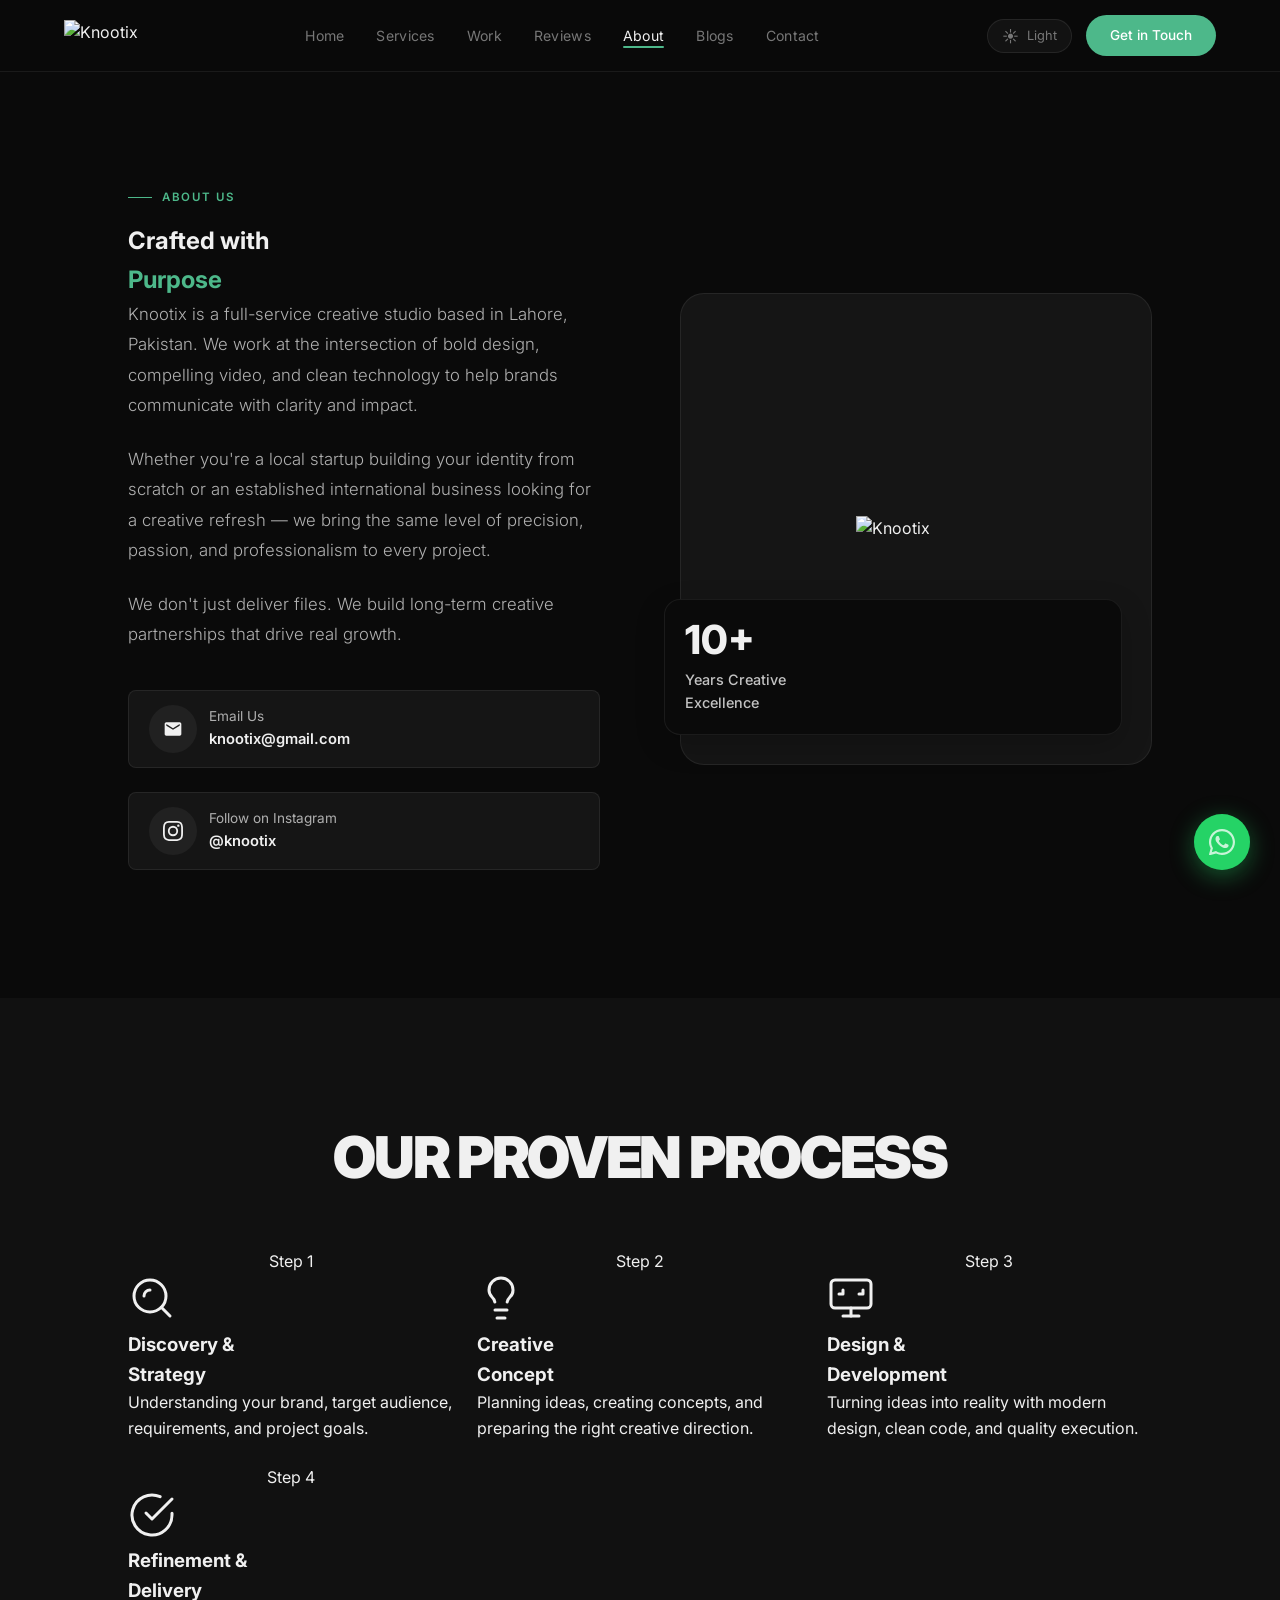
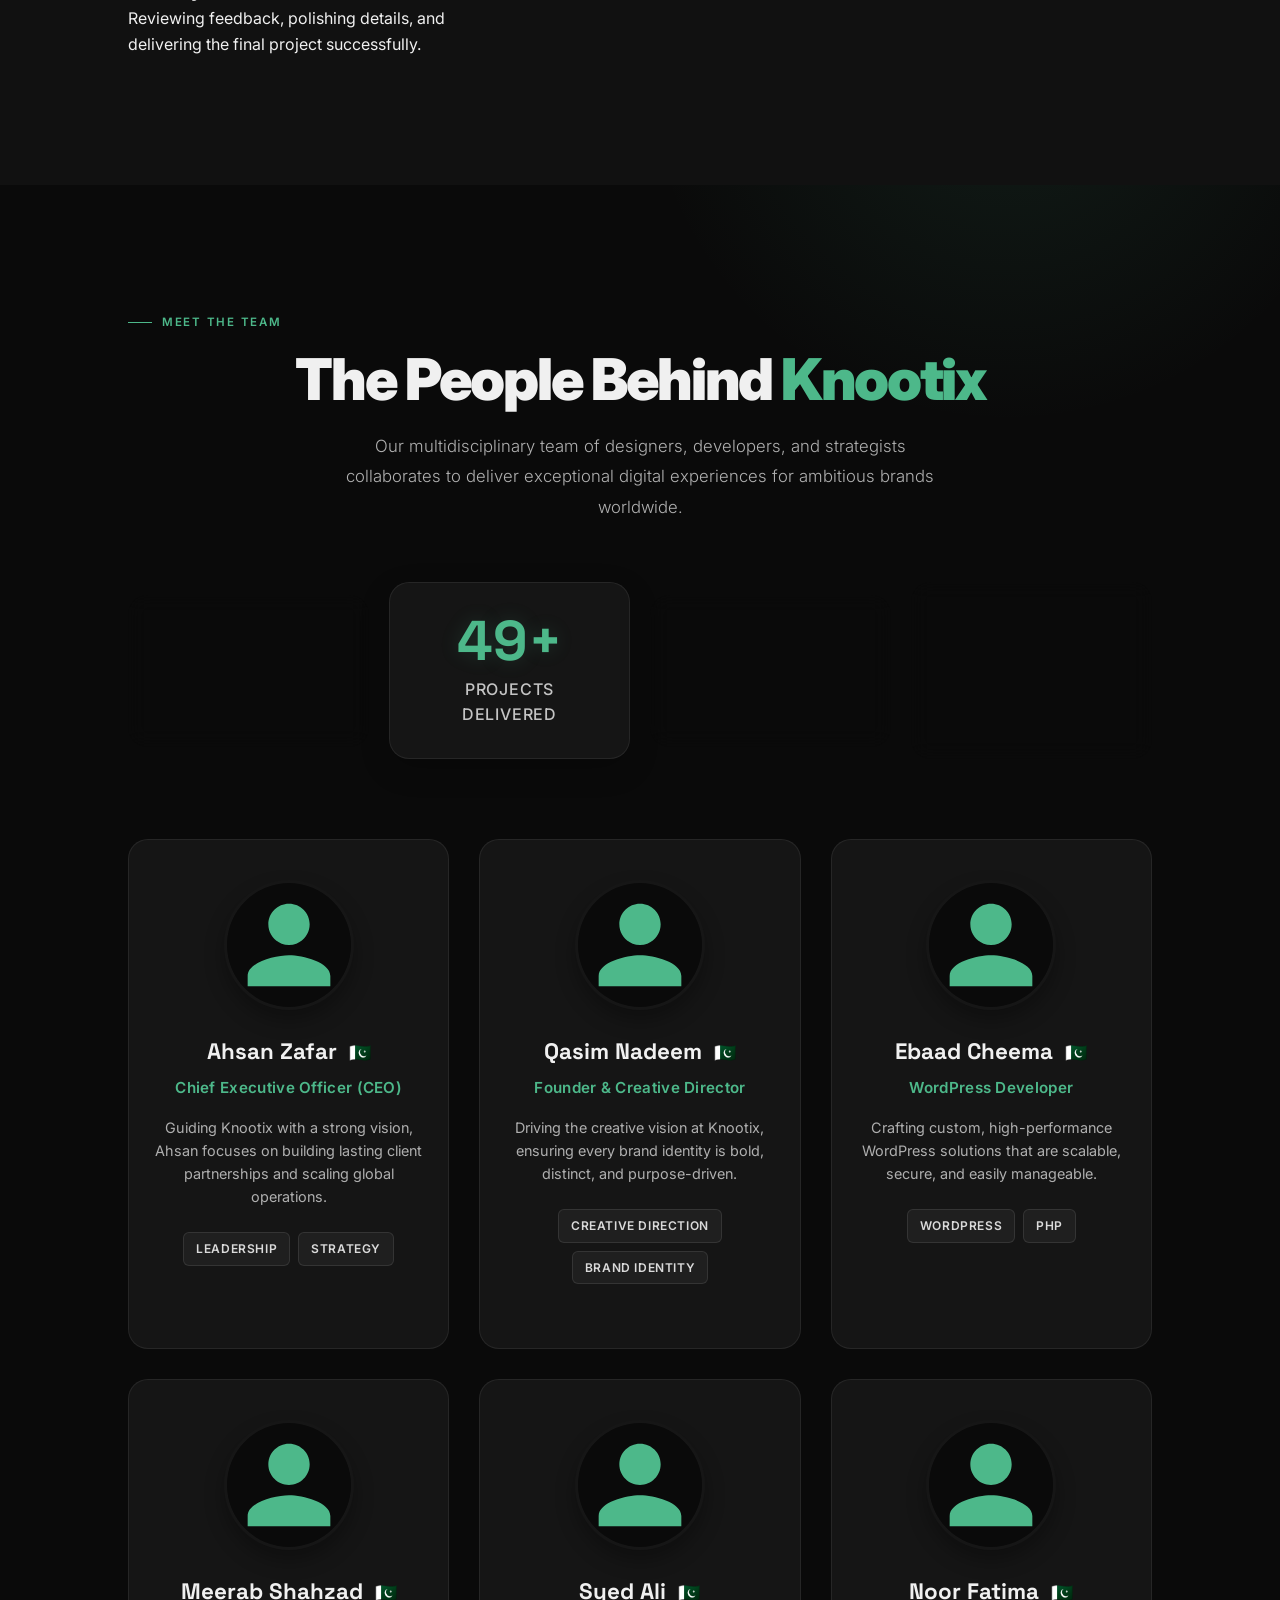
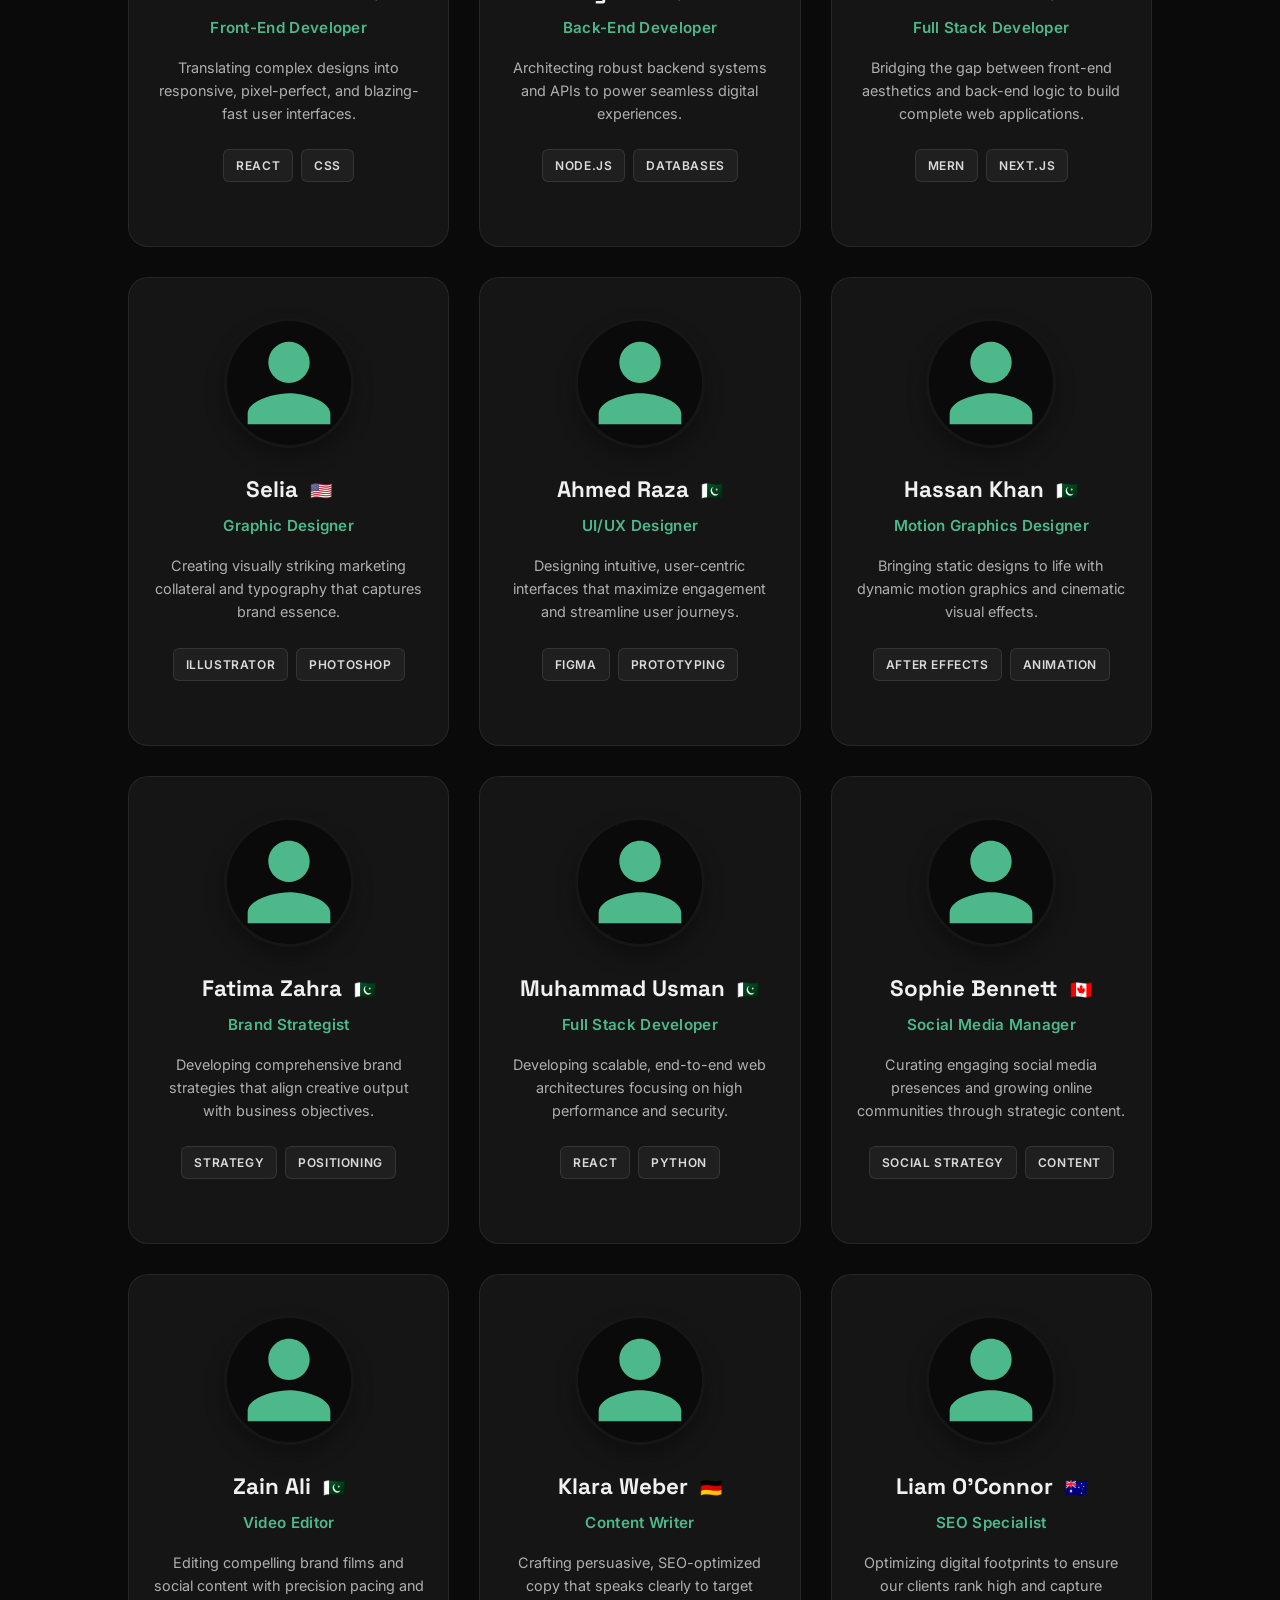
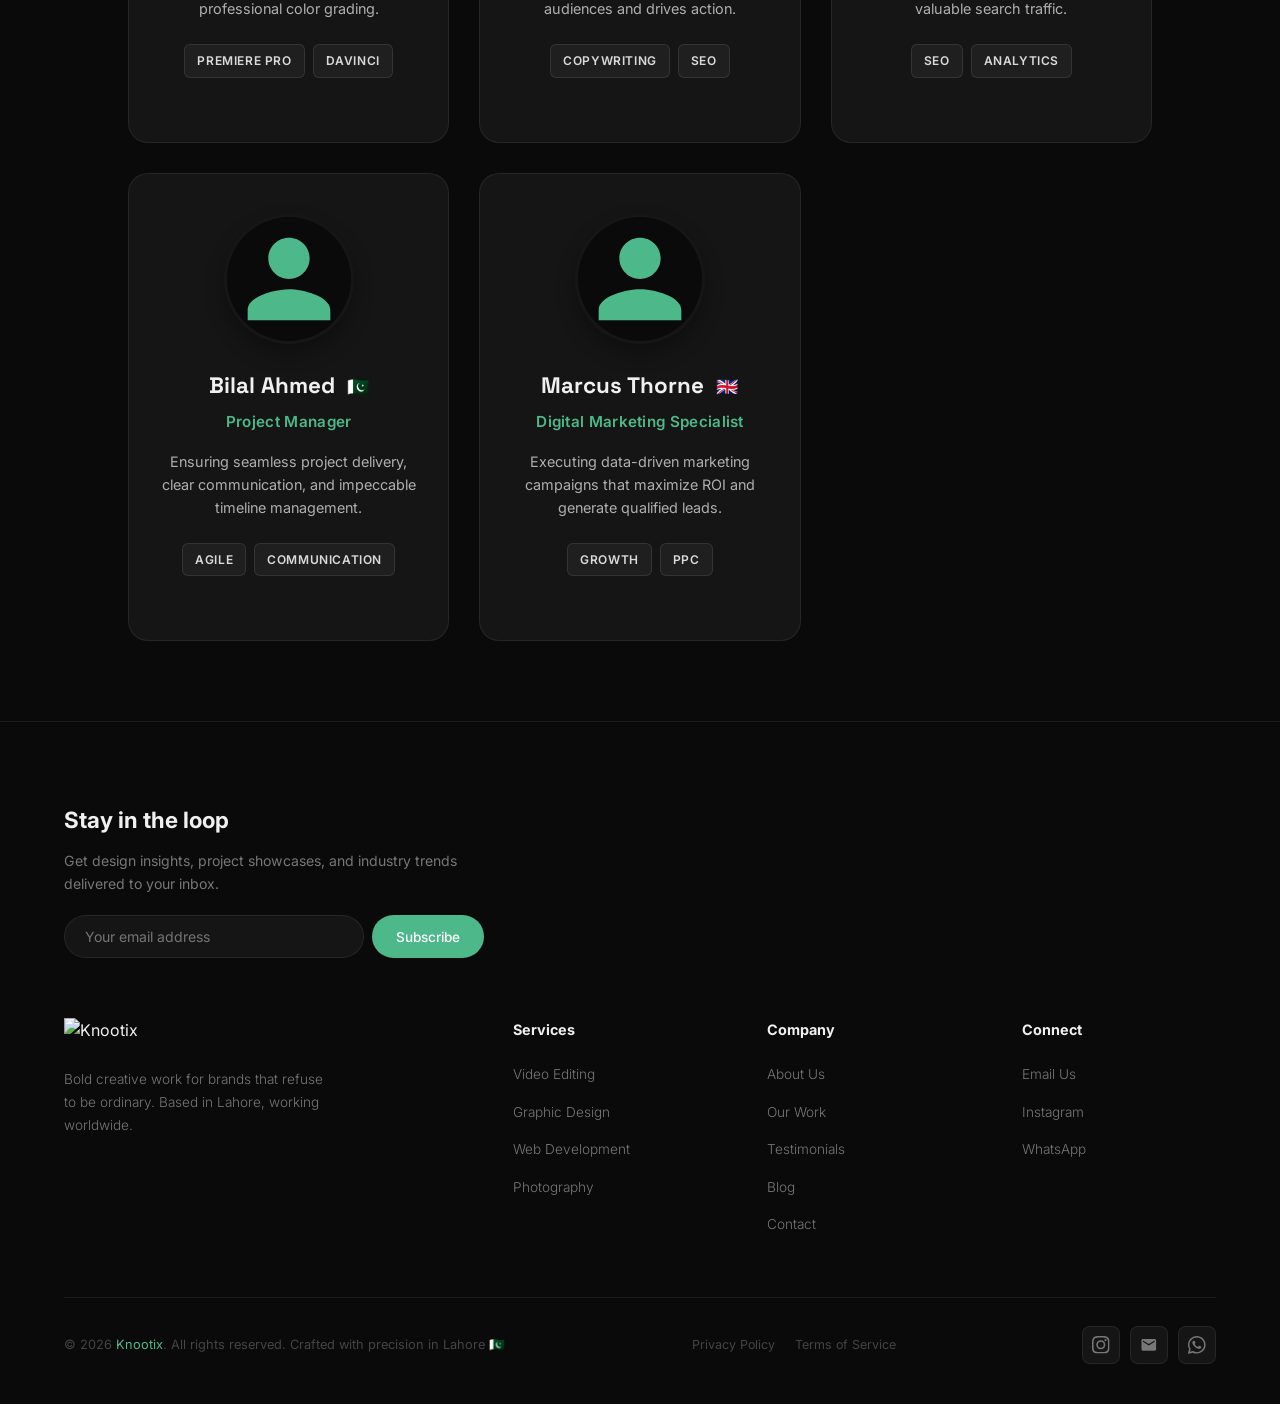
==== commit ed51d01b: "content: Restore Pakistani majority and diversify foreign flags" ====
--- a/about.html
+++ b/about.html
@@ -309,7 +309,7 @@
               <img src='data:image/svg+xml;utf8,<svg xmlns="http://www.w3.org/2000/svg" viewBox="0 0 24 24" fill="%234db88a"><path d="M12 12c2.21 0 4-1.79 4-4s-1.79-4-4-4-4 1.79-4 4 1.79 4 4 4zm0 2c-2.67 0-8 1.34-8 4v2h16v-2c0-2.66-5.33-4-8-4z"/></svg>' alt="Selia" class="team-img" />
             </div>
             <div class="team-info">
-              <h3 class="team-name">Selia <span class="flag" style="font-size: 0.8em; margin-left: 6px;">🇬🇧</span></h3>
+              <h3 class="team-name">Selia <span class="flag" style="font-size: 0.8em; margin-left: 6px;">🇺🇸</span></h3>
               <div class="team-role">Graphic Designer</div>
               <p class="team-bio">Creating visually striking marketing collateral and typography that captures brand essence.</p>
               <div class="team-badges">
@@ -351,13 +351,13 @@
             </div>
           </div>
 
-          <!-- 10. Eleanor Wright -->
+          <!-- 10. Fatima Zahra -->
           <div class="team-card reveal stagger-2">
             <div class="team-card-image-wrap">
-              <img src='data:image/svg+xml;utf8,<svg xmlns="http://www.w3.org/2000/svg" viewBox="0 0 24 24" fill="%234db88a"><path d="M12 12c2.21 0 4-1.79 4-4s-1.79-4-4-4-4 1.79-4 4 1.79 4 4 4zm0 2c-2.67 0-8 1.34-8 4v2h16v-2c0-2.66-5.33-4-8-4z"/></svg>' alt="Eleanor Wright" class="team-img" />
-            </div>
-            <div class="team-info">
-              <h3 class="team-name">Eleanor Wright <span class="flag" style="font-size: 0.8em; margin-left: 6px;">🇬🇧</span></h3>
+              <img src='data:image/svg+xml;utf8,<svg xmlns="http://www.w3.org/2000/svg" viewBox="0 0 24 24" fill="%234db88a"><path d="M12 12c2.21 0 4-1.79 4-4s-1.79-4-4-4-4 1.79-4 4 1.79 4 4 4zm0 2c-2.67 0-8 1.34-8 4v2h16v-2c0-2.66-5.33-4-8-4z"/></svg>' alt="Fatima Zahra" class="team-img" />
+            </div>
+            <div class="team-info">
+              <h3 class="team-name">Fatima Zahra <span class="flag" style="font-size: 0.8em; margin-left: 6px;">🇵🇰</span></h3>
               <div class="team-role">Brand Strategist</div>
               <p class="team-bio">Developing comprehensive brand strategies that align creative output with business objectives.</p>
               <div class="team-badges">
@@ -367,13 +367,13 @@
             </div>
           </div>
 
-          <!-- 11. James Carter -->
+          <!-- 11. Muhammad Usman -->
           <div class="team-card reveal stagger-3">
             <div class="team-card-image-wrap">
-              <img src='data:image/svg+xml;utf8,<svg xmlns="http://www.w3.org/2000/svg" viewBox="0 0 24 24" fill="%234db88a"><path d="M12 12c2.21 0 4-1.79 4-4s-1.79-4-4-4-4 1.79-4 4 1.79 4 4 4zm0 2c-2.67 0-8 1.34-8 4v2h16v-2c0-2.66-5.33-4-8-4z"/></svg>' alt="James Carter" class="team-img" />
-            </div>
-            <div class="team-info">
-              <h3 class="team-name">James Carter <span class="flag" style="font-size: 0.8em; margin-left: 6px;">🇬🇧</span></h3>
+              <img src='data:image/svg+xml;utf8,<svg xmlns="http://www.w3.org/2000/svg" viewBox="0 0 24 24" fill="%234db88a"><path d="M12 12c2.21 0 4-1.79 4-4s-1.79-4-4-4-4 1.79-4 4 1.79 4 4 4zm0 2c-2.67 0-8 1.34-8 4v2h16v-2c0-2.66-5.33-4-8-4z"/></svg>' alt="Muhammad Usman" class="team-img" />
+            </div>
+            <div class="team-info">
+              <h3 class="team-name">Muhammad Usman <span class="flag" style="font-size: 0.8em; margin-left: 6px;">🇵🇰</span></h3>
               <div class="team-role">Full Stack Developer</div>
               <p class="team-bio">Developing scalable, end-to-end web architectures focusing on high performance and security.</p>
               <div class="team-badges">
@@ -389,7 +389,7 @@
               <img src='data:image/svg+xml;utf8,<svg xmlns="http://www.w3.org/2000/svg" viewBox="0 0 24 24" fill="%234db88a"><path d="M12 12c2.21 0 4-1.79 4-4s-1.79-4-4-4-4 1.79-4 4 1.79 4 4 4zm0 2c-2.67 0-8 1.34-8 4v2h16v-2c0-2.66-5.33-4-8-4z"/></svg>' alt="Sophie Bennett" class="team-img" />
             </div>
             <div class="team-info">
-              <h3 class="team-name">Sophie Bennett <span class="flag" style="font-size: 0.8em; margin-left: 6px;">🇬🇧</span></h3>
+              <h3 class="team-name">Sophie Bennett <span class="flag" style="font-size: 0.8em; margin-left: 6px;">🇨🇦</span></h3>
               <div class="team-role">Social Media Manager</div>
               <p class="team-bio">Curating engaging social media presences and growing online communities through strategic content.</p>
               <div class="team-badges">
@@ -399,13 +399,13 @@
             </div>
           </div>
 
-          <!-- 13. Oliver Harrison -->
+          <!-- 13. Zain Ali -->
           <div class="team-card reveal stagger-1">
             <div class="team-card-image-wrap">
-              <img src='data:image/svg+xml;utf8,<svg xmlns="http://www.w3.org/2000/svg" viewBox="0 0 24 24" fill="%234db88a"><path d="M12 12c2.21 0 4-1.79 4-4s-1.79-4-4-4-4 1.79-4 4 1.79 4 4 4zm0 2c-2.67 0-8 1.34-8 4v2h16v-2c0-2.66-5.33-4-8-4z"/></svg>' alt="Oliver Harrison" class="team-img" />
-            </div>
-            <div class="team-info">
-              <h3 class="team-name">Oliver Harrison <span class="flag" style="font-size: 0.8em; margin-left: 6px;">🇬🇧</span></h3>
+              <img src='data:image/svg+xml;utf8,<svg xmlns="http://www.w3.org/2000/svg" viewBox="0 0 24 24" fill="%234db88a"><path d="M12 12c2.21 0 4-1.79 4-4s-1.79-4-4-4-4 1.79-4 4 1.79 4 4 4zm0 2c-2.67 0-8 1.34-8 4v2h16v-2c0-2.66-5.33-4-8-4z"/></svg>' alt="Zain Ali" class="team-img" />
+            </div>
+            <div class="team-info">
+              <h3 class="team-name">Zain Ali <span class="flag" style="font-size: 0.8em; margin-left: 6px;">🇵🇰</span></h3>
               <div class="team-role">Video Editor</div>
               <p class="team-bio">Editing compelling brand films and social content with precision pacing and professional color grading.</p>
               <div class="team-badges">
@@ -415,13 +415,13 @@
             </div>
           </div>
 
-          <!-- 14. Emma Richardson -->
+          <!-- 14. Klara Weber -->
           <div class="team-card reveal stagger-2">
             <div class="team-card-image-wrap">
-              <img src='data:image/svg+xml;utf8,<svg xmlns="http://www.w3.org/2000/svg" viewBox="0 0 24 24" fill="%234db88a"><path d="M12 12c2.21 0 4-1.79 4-4s-1.79-4-4-4-4 1.79-4 4 1.79 4 4 4zm0 2c-2.67 0-8 1.34-8 4v2h16v-2c0-2.66-5.33-4-8-4z"/></svg>' alt="Emma Richardson" class="team-img" />
-            </div>
-            <div class="team-info">
-              <h3 class="team-name">Emma Richardson <span class="flag" style="font-size: 0.8em; margin-left: 6px;">🇬🇧</span></h3>
+              <img src='data:image/svg+xml;utf8,<svg xmlns="http://www.w3.org/2000/svg" viewBox="0 0 24 24" fill="%234db88a"><path d="M12 12c2.21 0 4-1.79 4-4s-1.79-4-4-4-4 1.79-4 4 1.79 4 4 4zm0 2c-2.67 0-8 1.34-8 4v2h16v-2c0-2.66-5.33-4-8-4z"/></svg>' alt="Klara Weber" class="team-img" />
+            </div>
+            <div class="team-info">
+              <h3 class="team-name">Klara Weber <span class="flag" style="font-size: 0.8em; margin-left: 6px;">🇩🇪</span></h3>
               <div class="team-role">Content Writer</div>
               <p class="team-bio">Crafting persuasive, SEO-optimized copy that speaks clearly to target audiences and drives action.</p>
               <div class="team-badges">
@@ -437,7 +437,7 @@
               <img src='data:image/svg+xml;utf8,<svg xmlns="http://www.w3.org/2000/svg" viewBox="0 0 24 24" fill="%234db88a"><path d="M12 12c2.21 0 4-1.79 4-4s-1.79-4-4-4-4 1.79-4 4 1.79 4 4 4zm0 2c-2.67 0-8 1.34-8 4v2h16v-2c0-2.66-5.33-4-8-4z"/></svg>' alt="Liam O'Connor" class="team-img" />
             </div>
             <div class="team-info">
-              <h3 class="team-name">Liam O'Connor <span class="flag" style="font-size: 0.8em; margin-left: 6px;">🇮🇪</span></h3>
+              <h3 class="team-name">Liam O'Connor <span class="flag" style="font-size: 0.8em; margin-left: 6px;">🇦🇺</span></h3>
               <div class="team-role">SEO Specialist</div>
               <p class="team-bio">Optimizing digital footprints to ensure our clients rank high and capture valuable search traffic.</p>
               <div class="team-badges">
@@ -447,13 +447,13 @@
             </div>
           </div>
 
-          <!-- 16. Marcus Thorne -->
+          <!-- 16. Bilal Ahmed -->
           <div class="team-card reveal">
             <div class="team-card-image-wrap">
-              <img src='data:image/svg+xml;utf8,<svg xmlns="http://www.w3.org/2000/svg" viewBox="0 0 24 24" fill="%234db88a"><path d="M12 12c2.21 0 4-1.79 4-4s-1.79-4-4-4-4 1.79-4 4 1.79 4 4 4zm0 2c-2.67 0-8 1.34-8 4v2h16v-2c0-2.66-5.33-4-8-4z"/></svg>' alt="Marcus Thorne" class="team-img" />
-            </div>
-            <div class="team-info">
-              <h3 class="team-name">Marcus Thorne <span class="flag" style="font-size: 0.8em; margin-left: 6px;">🇬🇧</span></h3>
+              <img src='data:image/svg+xml;utf8,<svg xmlns="http://www.w3.org/2000/svg" viewBox="0 0 24 24" fill="%234db88a"><path d="M12 12c2.21 0 4-1.79 4-4s-1.79-4-4-4-4 1.79-4 4 1.79 4 4 4zm0 2c-2.67 0-8 1.34-8 4v2h16v-2c0-2.66-5.33-4-8-4z"/></svg>' alt="Bilal Ahmed" class="team-img" />
+            </div>
+            <div class="team-info">
+              <h3 class="team-name">Bilal Ahmed <span class="flag" style="font-size: 0.8em; margin-left: 6px;">🇵🇰</span></h3>
               <div class="team-role">Project Manager</div>
               <p class="team-bio">Ensuring seamless project delivery, clear communication, and impeccable timeline management.</p>
               <div class="team-badges">
@@ -463,13 +463,13 @@
             </div>
           </div>
 
-          <!-- 17. Chloe Davis -->
+          <!-- 17. Marcus Thorne -->
           <div class="team-card reveal stagger-1">
             <div class="team-card-image-wrap">
-              <img src='data:image/svg+xml;utf8,<svg xmlns="http://www.w3.org/2000/svg" viewBox="0 0 24 24" fill="%234db88a"><path d="M12 12c2.21 0 4-1.79 4-4s-1.79-4-4-4-4 1.79-4 4 1.79 4 4 4zm0 2c-2.67 0-8 1.34-8 4v2h16v-2c0-2.66-5.33-4-8-4z"/></svg>' alt="Chloe Davis" class="team-img" />
-            </div>
-            <div class="team-info">
-              <h3 class="team-name">Chloe Davis <span class="flag" style="font-size: 0.8em; margin-left: 6px;">🇬🇧</span></h3>
+              <img src='data:image/svg+xml;utf8,<svg xmlns="http://www.w3.org/2000/svg" viewBox="0 0 24 24" fill="%234db88a"><path d="M12 12c2.21 0 4-1.79 4-4s-1.79-4-4-4-4 1.79-4 4 1.79 4 4 4zm0 2c-2.67 0-8 1.34-8 4v2h16v-2c0-2.66-5.33-4-8-4z"/></svg>' alt="Marcus Thorne" class="team-img" />
+            </div>
+            <div class="team-info">
+              <h3 class="team-name">Marcus Thorne <span class="flag" style="font-size: 0.8em; margin-left: 6px;">🇬🇧</span></h3>
               <div class="team-role">Digital Marketing Specialist</div>
               <p class="team-bio">Executing data-driven marketing campaigns that maximize ROI and generate qualified leads.</p>
               <div class="team-badges">
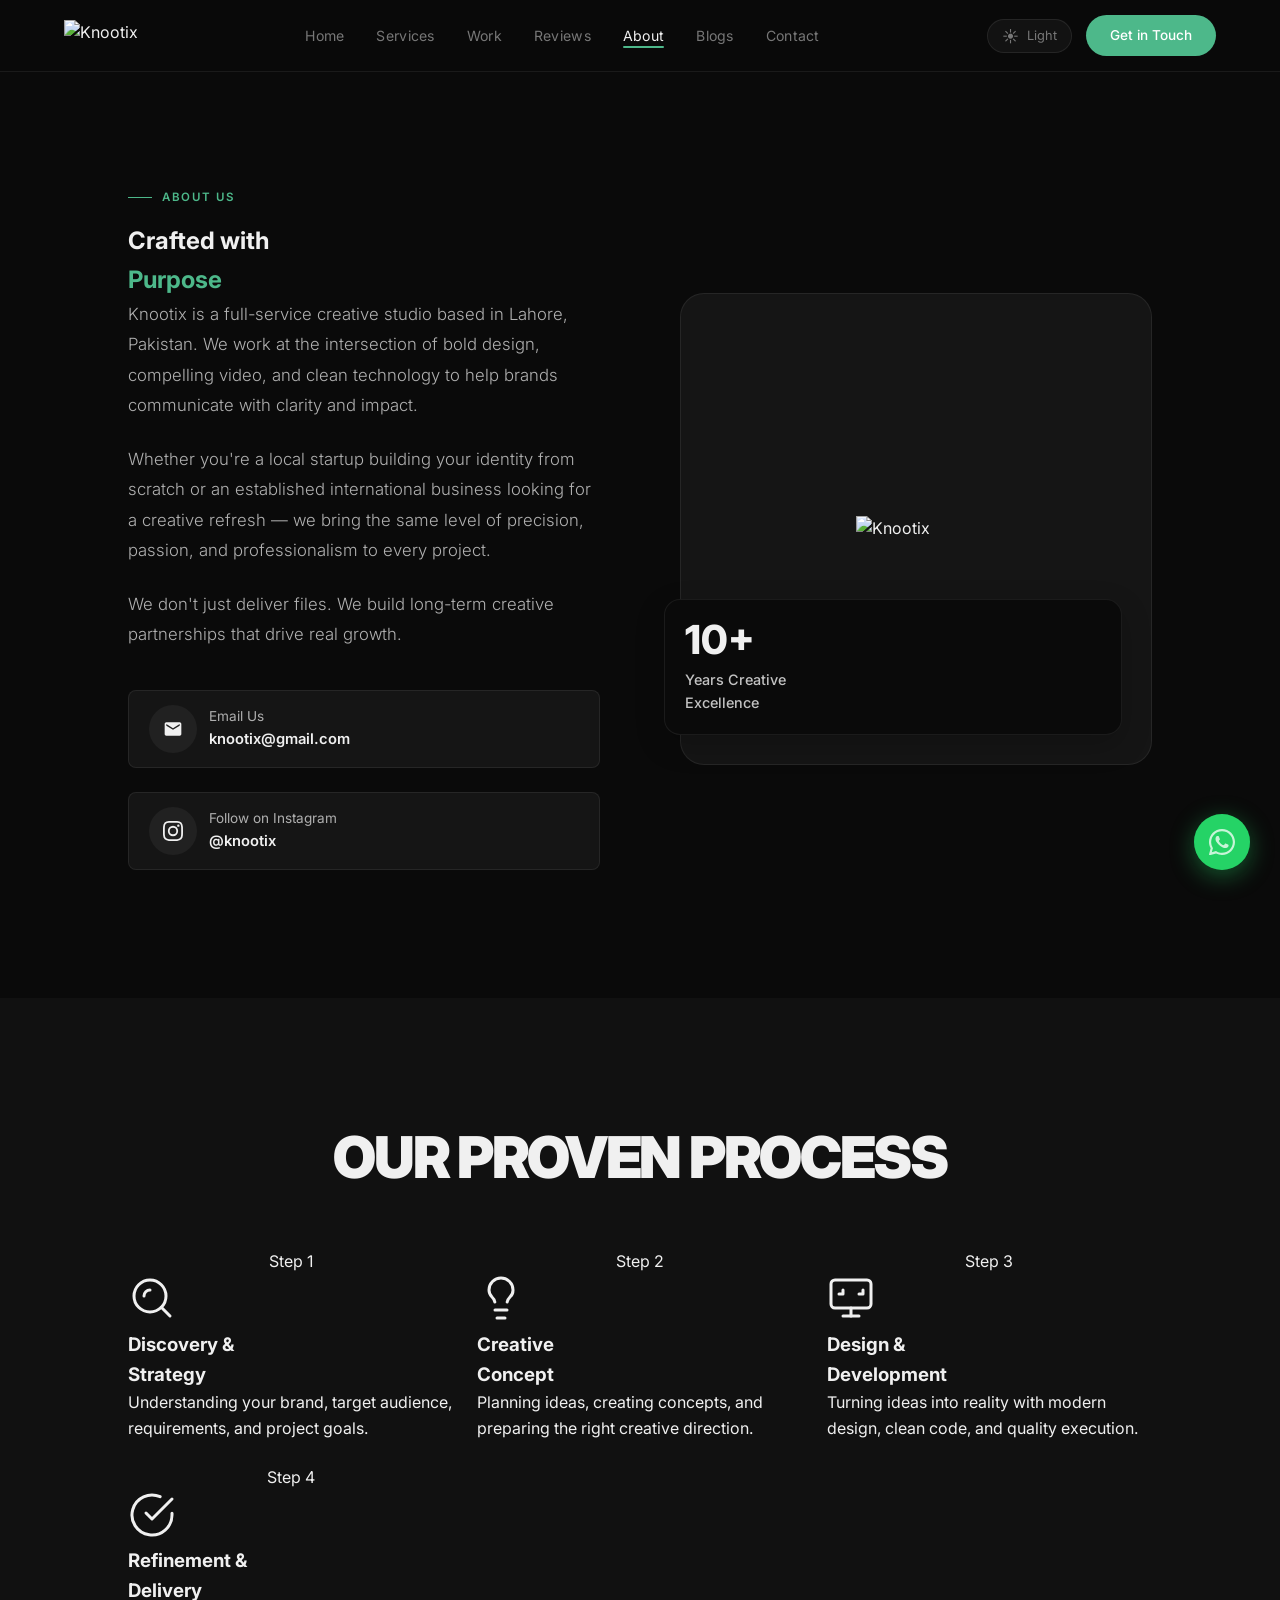
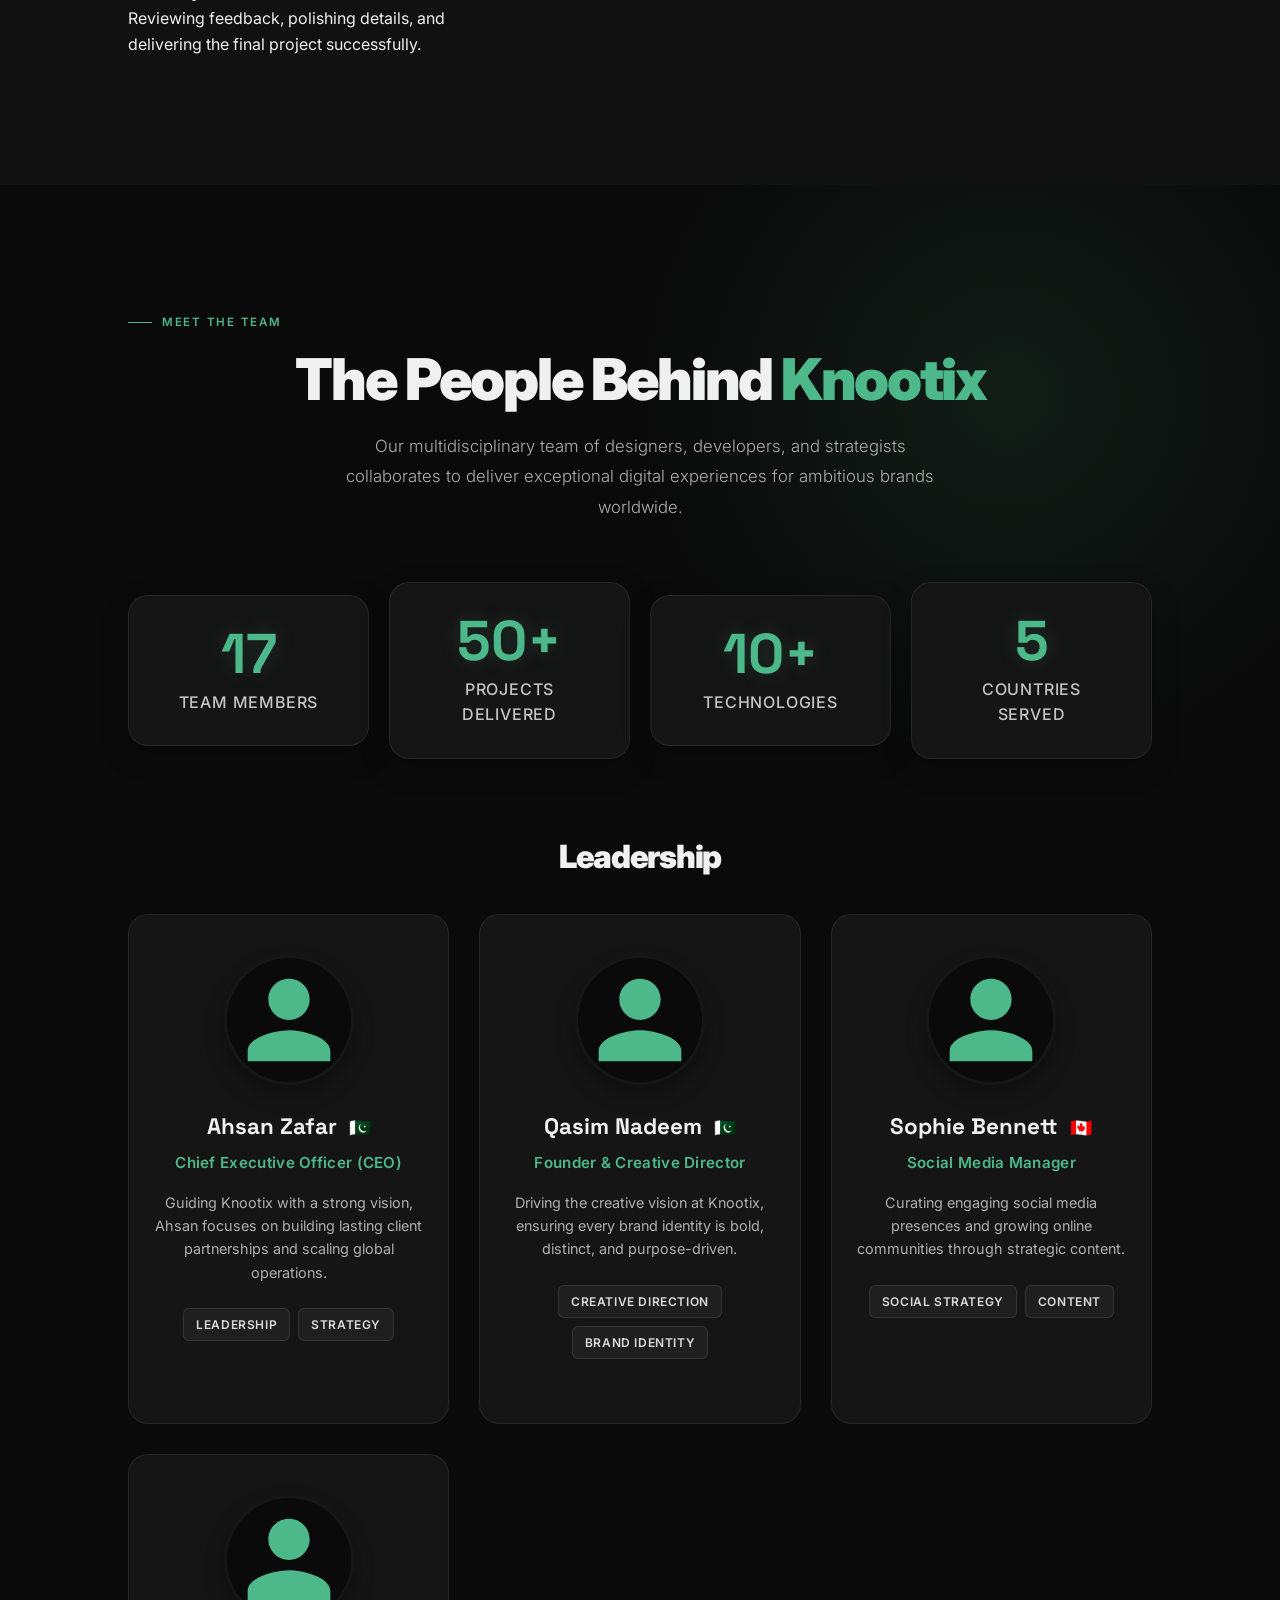
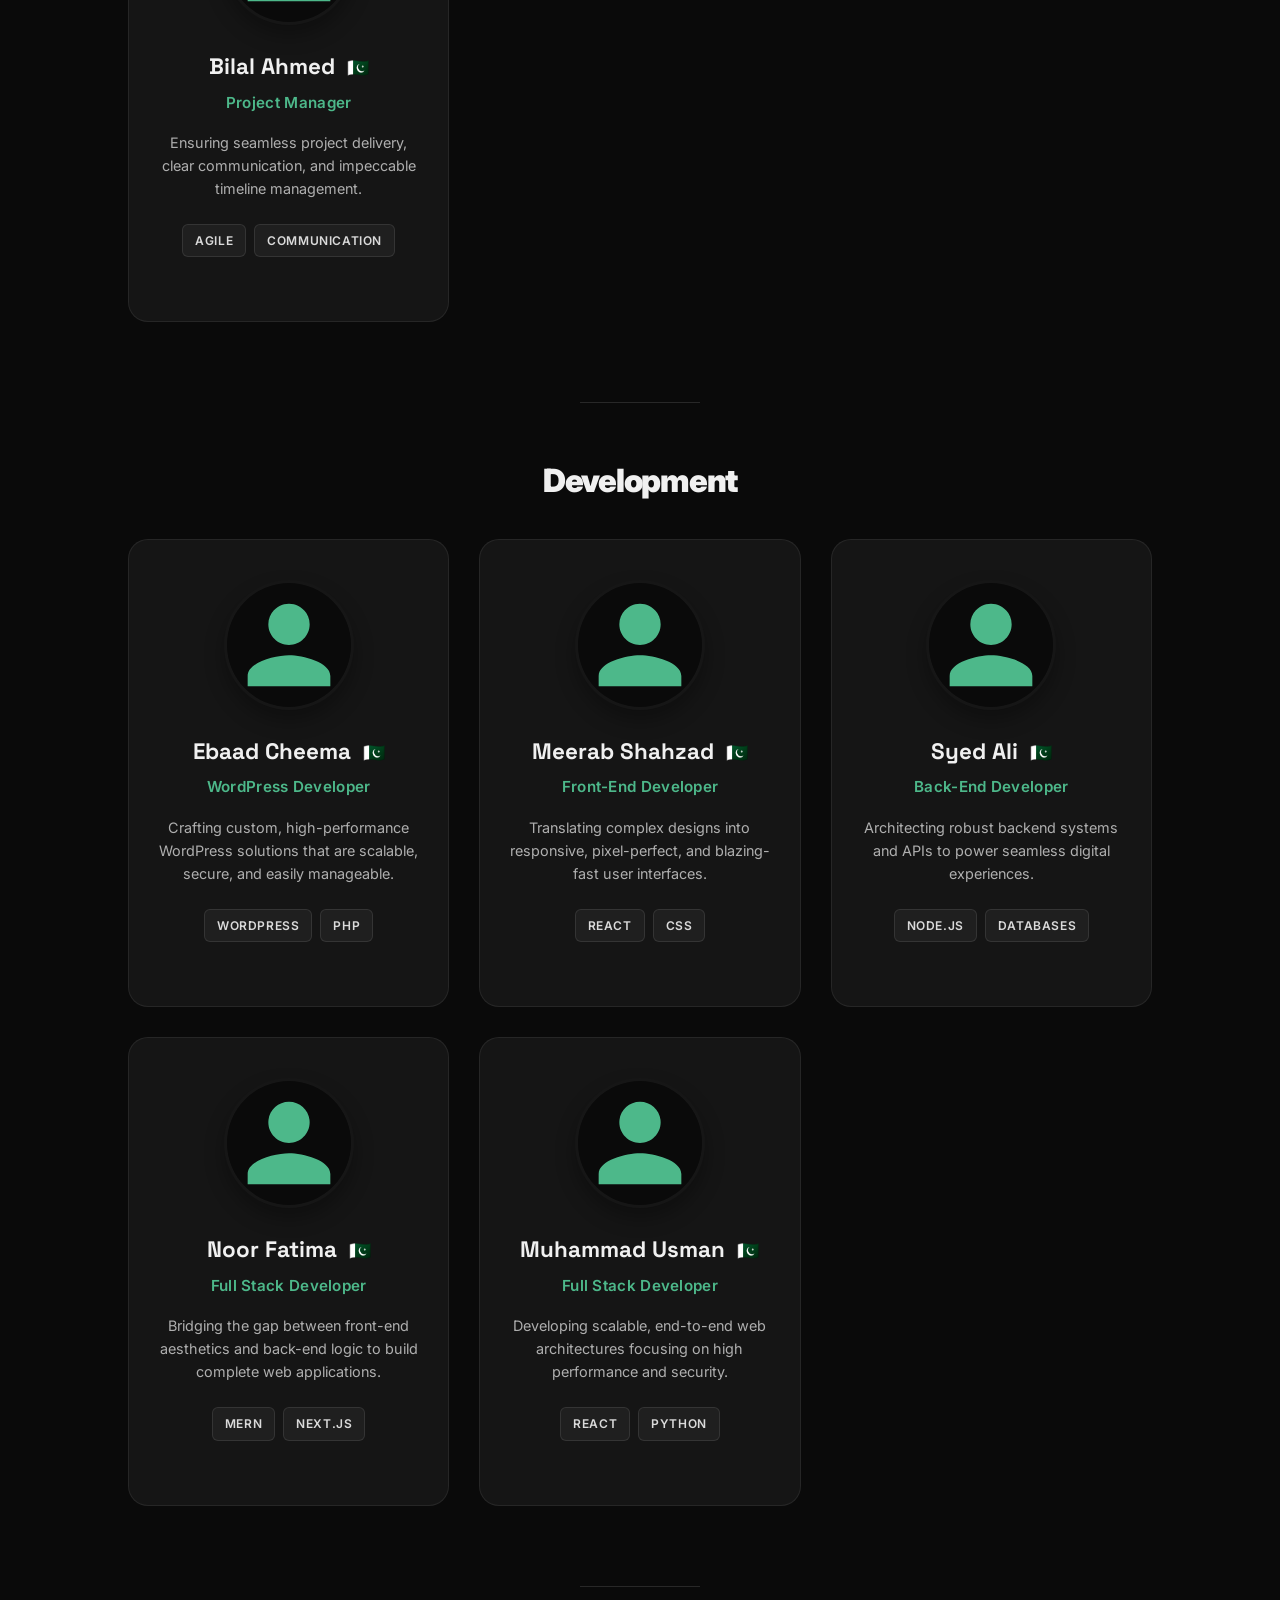
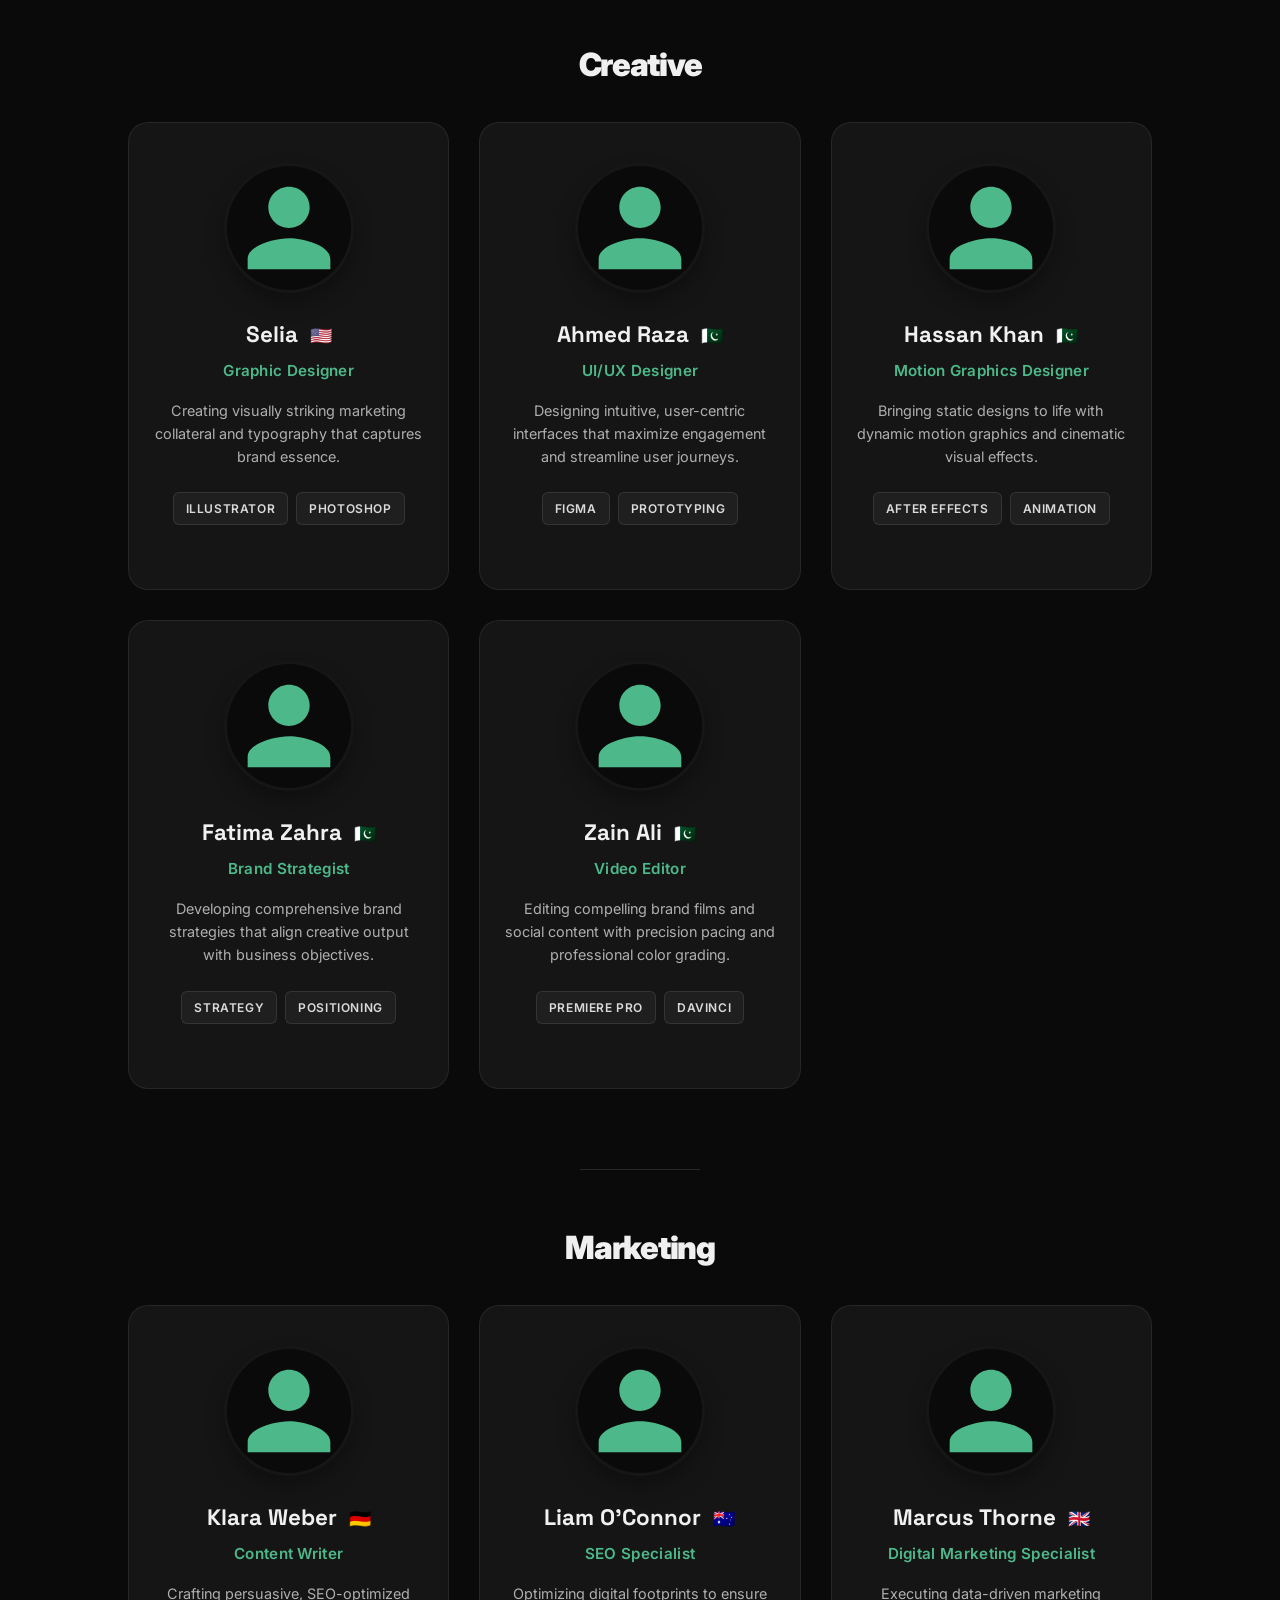
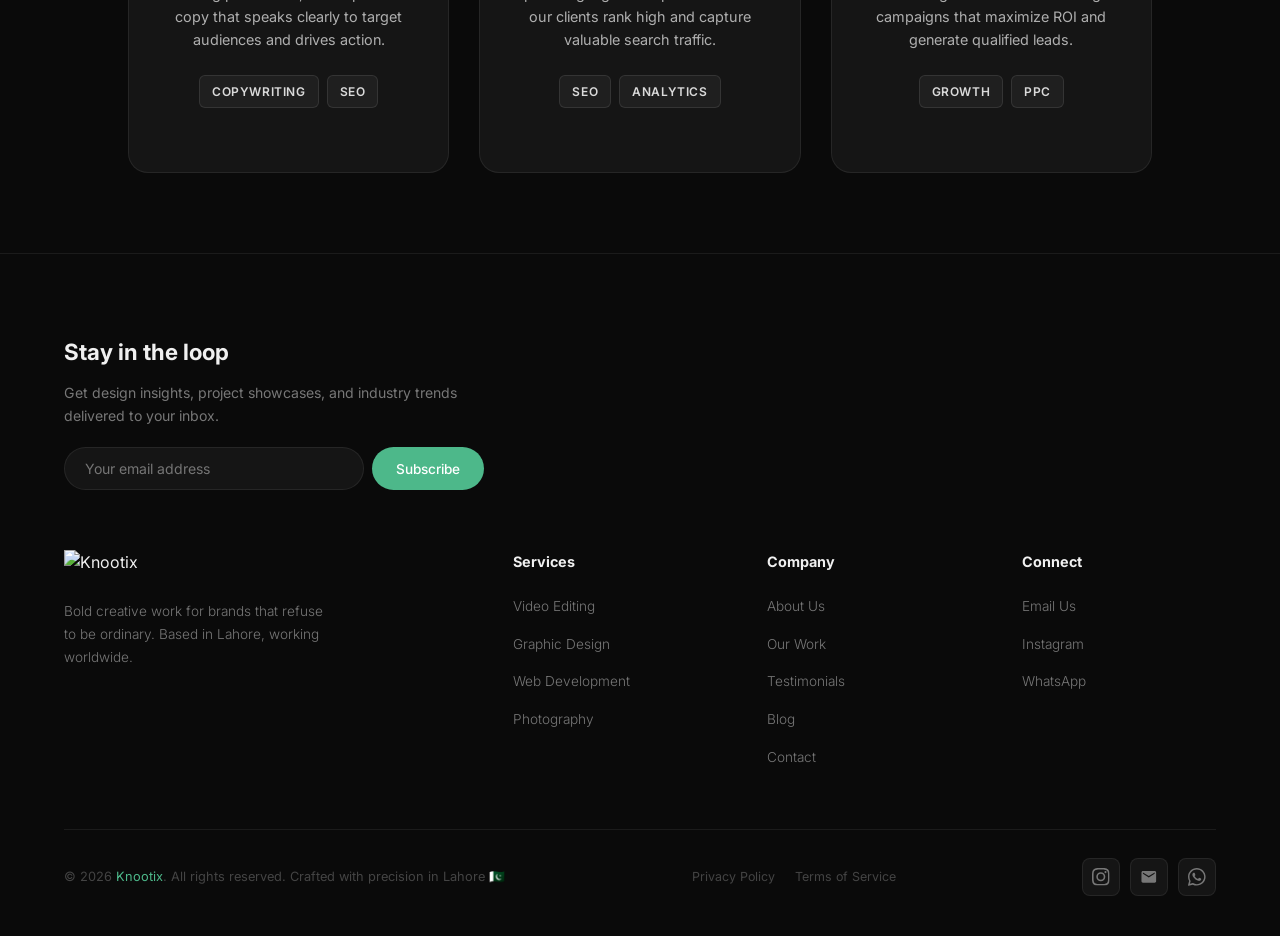
==== commit 1a3690f2: "content: Update experience to 4 years and categorize team members by department" ====
--- a/about.html
+++ b/about.html
@@ -206,8 +206,9 @@
           </div>
         </div>
 
-        <div class="team-grid">
-          <!-- 1. Ahsan Zafar -->
+                  <h2 class="section-title" style="font-size: 2rem; margin-bottom: 40px; text-align: center;">Leadership</h2>
+          <div class="team-grid">
+          <!--  -->
           <div class="team-card reveal stagger-1">
             <div class="team-card-image-wrap">
               <img src='data:image/svg+xml;utf8,<svg xmlns="http://www.w3.org/2000/svg" viewBox="0 0 24 24" fill="%234db88a"><path d="M12 12c2.21 0 4-1.79 4-4s-1.79-4-4-4-4 1.79-4 4 1.79 4 4 4zm0 2c-2.67 0-8 1.34-8 4v2h16v-2c0-2.66-5.33-4-8-4z"/></svg>' alt="Ahsan Zafar" class="team-img" />
@@ -223,7 +224,7 @@
             </div>
           </div>
 
-          <!-- 2. Qasim Nadeem -->
+          <!--  -->
           <div class="team-card reveal stagger-2">
             <div class="team-card-image-wrap">
               <img src='data:image/svg+xml;utf8,<svg xmlns="http://www.w3.org/2000/svg" viewBox="0 0 24 24" fill="%234db88a"><path d="M12 12c2.21 0 4-1.79 4-4s-1.79-4-4-4-4 1.79-4 4 1.79 4 4 4zm0 2c-2.67 0-8 1.34-8 4v2h16v-2c0-2.66-5.33-4-8-4z"/></svg>' alt="Qasim Nadeem" class="team-img" />
@@ -239,8 +240,46 @@
             </div>
           </div>
 
-          <!-- 3. Ebaad Cheema -->
-          <div class="team-card reveal stagger-3">
+          <!--  -->
+          <div class="team-card reveal">
+            <div class="team-card-image-wrap">
+              <img src='data:image/svg+xml;utf8,<svg xmlns="http://www.w3.org/2000/svg" viewBox="0 0 24 24" fill="%234db88a"><path d="M12 12c2.21 0 4-1.79 4-4s-1.79-4-4-4-4 1.79-4 4 1.79 4 4 4zm0 2c-2.67 0-8 1.34-8 4v2h16v-2c0-2.66-5.33-4-8-4z"/></svg>' alt="Sophie Bennett" class="team-img" />
+            </div>
+            <div class="team-info">
+              <h3 class="team-name">Sophie Bennett <span class="flag" style="font-size: 0.8em; margin-left: 6px;">🇨🇦</span></h3>
+              <div class="team-role">Social Media Manager</div>
+              <p class="team-bio">Curating engaging social media presences and growing online communities through strategic content.</p>
+              <div class="team-badges">
+                <span class="team-badge">Social Strategy</span>
+                <span class="team-badge">Content</span>
+              </div>
+            </div>
+          </div>
+
+          <!--  -->
+          <div class="team-card reveal">
+            <div class="team-card-image-wrap">
+              <img src='data:image/svg+xml;utf8,<svg xmlns="http://www.w3.org/2000/svg" viewBox="0 0 24 24" fill="%234db88a"><path d="M12 12c2.21 0 4-1.79 4-4s-1.79-4-4-4-4 1.79-4 4 1.79 4 4 4zm0 2c-2.67 0-8 1.34-8 4v2h16v-2c0-2.66-5.33-4-8-4z"/></svg>' alt="Bilal Ahmed" class="team-img" />
+            </div>
+            <div class="team-info">
+              <h3 class="team-name">Bilal Ahmed <span class="flag" style="font-size: 0.8em; margin-left: 6px;">🇵🇰</span></h3>
+              <div class="team-role">Project Manager</div>
+              <p class="team-bio">Ensuring seamless project delivery, clear communication, and impeccable timeline management.</p>
+              <div class="team-badges">
+                <span class="team-badge">Agile</span>
+                <span class="team-badge">Communication</span>
+              </div>
+            </div>
+          </div>
+
+          </div>
+
+          <div class="section-divider" style="margin: 80px auto 60px; width: 120px; height: 1px; background: var(--border-light);"></div>
+
+          <h2 class="section-title" style="font-size: 2rem; margin-bottom: 40px; text-align: center;">Development</h2>
+          <div class="team-grid">
+          <!--  -->
+          <div class="team-card reveal stagger-1">
             <div class="team-card-image-wrap">
               <img src='data:image/svg+xml;utf8,<svg xmlns="http://www.w3.org/2000/svg" viewBox="0 0 24 24" fill="%234db88a"><path d="M12 12c2.21 0 4-1.79 4-4s-1.79-4-4-4-4 1.79-4 4 1.79 4 4 4zm0 2c-2.67 0-8 1.34-8 4v2h16v-2c0-2.66-5.33-4-8-4z"/></svg>' alt="Ebaad Cheema" class="team-img" />
             </div>
@@ -255,7 +294,7 @@
             </div>
           </div>
 
-          <!-- 4. Meerab Shahzad -->
+          <!--  -->
           <div class="team-card reveal">
             <div class="team-card-image-wrap">
               <img src='data:image/svg+xml;utf8,<svg xmlns="http://www.w3.org/2000/svg" viewBox="0 0 24 24" fill="%234db88a"><path d="M12 12c2.21 0 4-1.79 4-4s-1.79-4-4-4-4 1.79-4 4 1.79 4 4 4zm0 2c-2.67 0-8 1.34-8 4v2h16v-2c0-2.66-5.33-4-8-4z"/></svg>' alt="Meerab Shahzad" class="team-img" />
@@ -271,8 +310,8 @@
             </div>
           </div>
 
-          <!-- 5. Syed Ali -->
-          <div class="team-card reveal stagger-1">
+          <!--  -->
+          <div class="team-card reveal stagger-3">
             <div class="team-card-image-wrap">
               <img src='data:image/svg+xml;utf8,<svg xmlns="http://www.w3.org/2000/svg" viewBox="0 0 24 24" fill="%234db88a"><path d="M12 12c2.21 0 4-1.79 4-4s-1.79-4-4-4-4 1.79-4 4 1.79 4 4 4zm0 2c-2.67 0-8 1.34-8 4v2h16v-2c0-2.66-5.33-4-8-4z"/></svg>' alt="Syed Ali" class="team-img" />
             </div>
@@ -287,8 +326,8 @@
             </div>
           </div>
 
-          <!-- 6. Noor Fatima -->
-          <div class="team-card reveal stagger-2">
+          <!--  -->
+          <div class="team-card reveal stagger-4">
             <div class="team-card-image-wrap">
               <img src='data:image/svg+xml;utf8,<svg xmlns="http://www.w3.org/2000/svg" viewBox="0 0 24 24" fill="%234db88a"><path d="M12 12c2.21 0 4-1.79 4-4s-1.79-4-4-4-4 1.79-4 4 1.79 4 4 4zm0 2c-2.67 0-8 1.34-8 4v2h16v-2c0-2.66-5.33-4-8-4z"/></svg>' alt="Noor Fatima" class="team-img" />
             </div>
@@ -303,8 +342,30 @@
             </div>
           </div>
 
-          <!-- 7. Selia -->
-          <div class="team-card reveal stagger-3">
+          <!--  -->
+          <div class="team-card reveal stagger-5">
+            <div class="team-card-image-wrap">
+              <img src='data:image/svg+xml;utf8,<svg xmlns="http://www.w3.org/2000/svg" viewBox="0 0 24 24" fill="%234db88a"><path d="M12 12c2.21 0 4-1.79 4-4s-1.79-4-4-4-4 1.79-4 4 1.79 4 4 4zm0 2c-2.67 0-8 1.34-8 4v2h16v-2c0-2.66-5.33-4-8-4z"/></svg>' alt="Muhammad Usman" class="team-img" />
+            </div>
+            <div class="team-info">
+              <h3 class="team-name">Muhammad Usman <span class="flag" style="font-size: 0.8em; margin-left: 6px;">🇵🇰</span></h3>
+              <div class="team-role">Full Stack Developer</div>
+              <p class="team-bio">Developing scalable, end-to-end web architectures focusing on high performance and security.</p>
+              <div class="team-badges">
+                <span class="team-badge">React</span>
+                <span class="team-badge">Python</span>
+              </div>
+            </div>
+          </div>
+
+          </div>
+
+          <div class="section-divider" style="margin: 80px auto 60px; width: 120px; height: 1px; background: var(--border-light);"></div>
+
+          <h2 class="section-title" style="font-size: 2rem; margin-bottom: 40px; text-align: center;">Creative</h2>
+          <div class="team-grid">
+          <!--  -->
+          <div class="team-card reveal stagger-1">
             <div class="team-card-image-wrap">
               <img src='data:image/svg+xml;utf8,<svg xmlns="http://www.w3.org/2000/svg" viewBox="0 0 24 24" fill="%234db88a"><path d="M12 12c2.21 0 4-1.79 4-4s-1.79-4-4-4-4 1.79-4 4 1.79 4 4 4zm0 2c-2.67 0-8 1.34-8 4v2h16v-2c0-2.66-5.33-4-8-4z"/></svg>' alt="Selia" class="team-img" />
             </div>
@@ -319,7 +380,7 @@
             </div>
           </div>
 
-          <!-- 8. Ahmed Raza -->
+          <!--  -->
           <div class="team-card reveal">
             <div class="team-card-image-wrap">
               <img src='data:image/svg+xml;utf8,<svg xmlns="http://www.w3.org/2000/svg" viewBox="0 0 24 24" fill="%234db88a"><path d="M12 12c2.21 0 4-1.79 4-4s-1.79-4-4-4-4 1.79-4 4 1.79 4 4 4zm0 2c-2.67 0-8 1.34-8 4v2h16v-2c0-2.66-5.33-4-8-4z"/></svg>' alt="Ahmed Raza" class="team-img" />
@@ -335,8 +396,8 @@
             </div>
           </div>
 
-          <!-- 9. Hassan Khan -->
-          <div class="team-card reveal stagger-1">
+          <!--  -->
+          <div class="team-card reveal stagger-3">
             <div class="team-card-image-wrap">
               <img src='data:image/svg+xml;utf8,<svg xmlns="http://www.w3.org/2000/svg" viewBox="0 0 24 24" fill="%234db88a"><path d="M12 12c2.21 0 4-1.79 4-4s-1.79-4-4-4-4 1.79-4 4 1.79 4 4 4zm0 2c-2.67 0-8 1.34-8 4v2h16v-2c0-2.66-5.33-4-8-4z"/></svg>' alt="Hassan Khan" class="team-img" />
             </div>
@@ -351,8 +412,8 @@
             </div>
           </div>
 
-          <!-- 10. Fatima Zahra -->
-          <div class="team-card reveal stagger-2">
+          <!--  -->
+          <div class="team-card reveal stagger-4">
             <div class="team-card-image-wrap">
               <img src='data:image/svg+xml;utf8,<svg xmlns="http://www.w3.org/2000/svg" viewBox="0 0 24 24" fill="%234db88a"><path d="M12 12c2.21 0 4-1.79 4-4s-1.79-4-4-4-4 1.79-4 4 1.79 4 4 4zm0 2c-2.67 0-8 1.34-8 4v2h16v-2c0-2.66-5.33-4-8-4z"/></svg>' alt="Fatima Zahra" class="team-img" />
             </div>
@@ -367,40 +428,8 @@
             </div>
           </div>
 
-          <!-- 11. Muhammad Usman -->
-          <div class="team-card reveal stagger-3">
-            <div class="team-card-image-wrap">
-              <img src='data:image/svg+xml;utf8,<svg xmlns="http://www.w3.org/2000/svg" viewBox="0 0 24 24" fill="%234db88a"><path d="M12 12c2.21 0 4-1.79 4-4s-1.79-4-4-4-4 1.79-4 4 1.79 4 4 4zm0 2c-2.67 0-8 1.34-8 4v2h16v-2c0-2.66-5.33-4-8-4z"/></svg>' alt="Muhammad Usman" class="team-img" />
-            </div>
-            <div class="team-info">
-              <h3 class="team-name">Muhammad Usman <span class="flag" style="font-size: 0.8em; margin-left: 6px;">🇵🇰</span></h3>
-              <div class="team-role">Full Stack Developer</div>
-              <p class="team-bio">Developing scalable, end-to-end web architectures focusing on high performance and security.</p>
-              <div class="team-badges">
-                <span class="team-badge">React</span>
-                <span class="team-badge">Python</span>
-              </div>
-            </div>
-          </div>
-
-          <!-- 12. Sophie Bennett -->
-          <div class="team-card reveal">
-            <div class="team-card-image-wrap">
-              <img src='data:image/svg+xml;utf8,<svg xmlns="http://www.w3.org/2000/svg" viewBox="0 0 24 24" fill="%234db88a"><path d="M12 12c2.21 0 4-1.79 4-4s-1.79-4-4-4-4 1.79-4 4 1.79 4 4 4zm0 2c-2.67 0-8 1.34-8 4v2h16v-2c0-2.66-5.33-4-8-4z"/></svg>' alt="Sophie Bennett" class="team-img" />
-            </div>
-            <div class="team-info">
-              <h3 class="team-name">Sophie Bennett <span class="flag" style="font-size: 0.8em; margin-left: 6px;">🇨🇦</span></h3>
-              <div class="team-role">Social Media Manager</div>
-              <p class="team-bio">Curating engaging social media presences and growing online communities through strategic content.</p>
-              <div class="team-badges">
-                <span class="team-badge">Social Strategy</span>
-                <span class="team-badge">Content</span>
-              </div>
-            </div>
-          </div>
-
-          <!-- 13. Zain Ali -->
-          <div class="team-card reveal stagger-1">
+          <!--  -->
+          <div class="team-card reveal stagger-5">
             <div class="team-card-image-wrap">
               <img src='data:image/svg+xml;utf8,<svg xmlns="http://www.w3.org/2000/svg" viewBox="0 0 24 24" fill="%234db88a"><path d="M12 12c2.21 0 4-1.79 4-4s-1.79-4-4-4-4 1.79-4 4 1.79 4 4 4zm0 2c-2.67 0-8 1.34-8 4v2h16v-2c0-2.66-5.33-4-8-4z"/></svg>' alt="Zain Ali" class="team-img" />
             </div>
@@ -415,8 +444,14 @@
             </div>
           </div>
 
-          <!-- 14. Klara Weber -->
-          <div class="team-card reveal stagger-2">
+          </div>
+
+          <div class="section-divider" style="margin: 80px auto 60px; width: 120px; height: 1px; background: var(--border-light);"></div>
+
+          <h2 class="section-title" style="font-size: 2rem; margin-bottom: 40px; text-align: center;">Marketing</h2>
+          <div class="team-grid">
+          <!--  -->
+          <div class="team-card reveal stagger-1">
             <div class="team-card-image-wrap">
               <img src='data:image/svg+xml;utf8,<svg xmlns="http://www.w3.org/2000/svg" viewBox="0 0 24 24" fill="%234db88a"><path d="M12 12c2.21 0 4-1.79 4-4s-1.79-4-4-4-4 1.79-4 4 1.79 4 4 4zm0 2c-2.67 0-8 1.34-8 4v2h16v-2c0-2.66-5.33-4-8-4z"/></svg>' alt="Klara Weber" class="team-img" />
             </div>
@@ -431,8 +466,8 @@
             </div>
           </div>
 
-          <!-- 15. Liam O'Connor -->
-          <div class="team-card reveal stagger-3">
+          <!--  -->
+          <div class="team-card reveal stagger-2">
             <div class="team-card-image-wrap">
               <img src='data:image/svg+xml;utf8,<svg xmlns="http://www.w3.org/2000/svg" viewBox="0 0 24 24" fill="%234db88a"><path d="M12 12c2.21 0 4-1.79 4-4s-1.79-4-4-4-4 1.79-4 4 1.79 4 4 4zm0 2c-2.67 0-8 1.34-8 4v2h16v-2c0-2.66-5.33-4-8-4z"/></svg>' alt="Liam O'Connor" class="team-img" />
             </div>
@@ -447,24 +482,8 @@
             </div>
           </div>
 
-          <!-- 16. Bilal Ahmed -->
-          <div class="team-card reveal">
-            <div class="team-card-image-wrap">
-              <img src='data:image/svg+xml;utf8,<svg xmlns="http://www.w3.org/2000/svg" viewBox="0 0 24 24" fill="%234db88a"><path d="M12 12c2.21 0 4-1.79 4-4s-1.79-4-4-4-4 1.79-4 4 1.79 4 4 4zm0 2c-2.67 0-8 1.34-8 4v2h16v-2c0-2.66-5.33-4-8-4z"/></svg>' alt="Bilal Ahmed" class="team-img" />
-            </div>
-            <div class="team-info">
-              <h3 class="team-name">Bilal Ahmed <span class="flag" style="font-size: 0.8em; margin-left: 6px;">🇵🇰</span></h3>
-              <div class="team-role">Project Manager</div>
-              <p class="team-bio">Ensuring seamless project delivery, clear communication, and impeccable timeline management.</p>
-              <div class="team-badges">
-                <span class="team-badge">Agile</span>
-                <span class="team-badge">Communication</span>
-              </div>
-            </div>
-          </div>
-
-          <!-- 17. Marcus Thorne -->
-          <div class="team-card reveal stagger-1">
+          <!--  -->
+          <div class="team-card reveal stagger-3">
             <div class="team-card-image-wrap">
               <img src='data:image/svg+xml;utf8,<svg xmlns="http://www.w3.org/2000/svg" viewBox="0 0 24 24" fill="%234db88a"><path d="M12 12c2.21 0 4-1.79 4-4s-1.79-4-4-4-4 1.79-4 4 1.79 4 4 4zm0 2c-2.67 0-8 1.34-8 4v2h16v-2c0-2.66-5.33-4-8-4z"/></svg>' alt="Marcus Thorne" class="team-img" />
             </div>
@@ -478,9 +497,10 @@
               </div>
             </div>
           </div>
-        </div>
-      </div>
-    </section>
+
+          </div>
+        
+      </section>
 
     <!-- ============ FOOTER ============ -->
     </main>
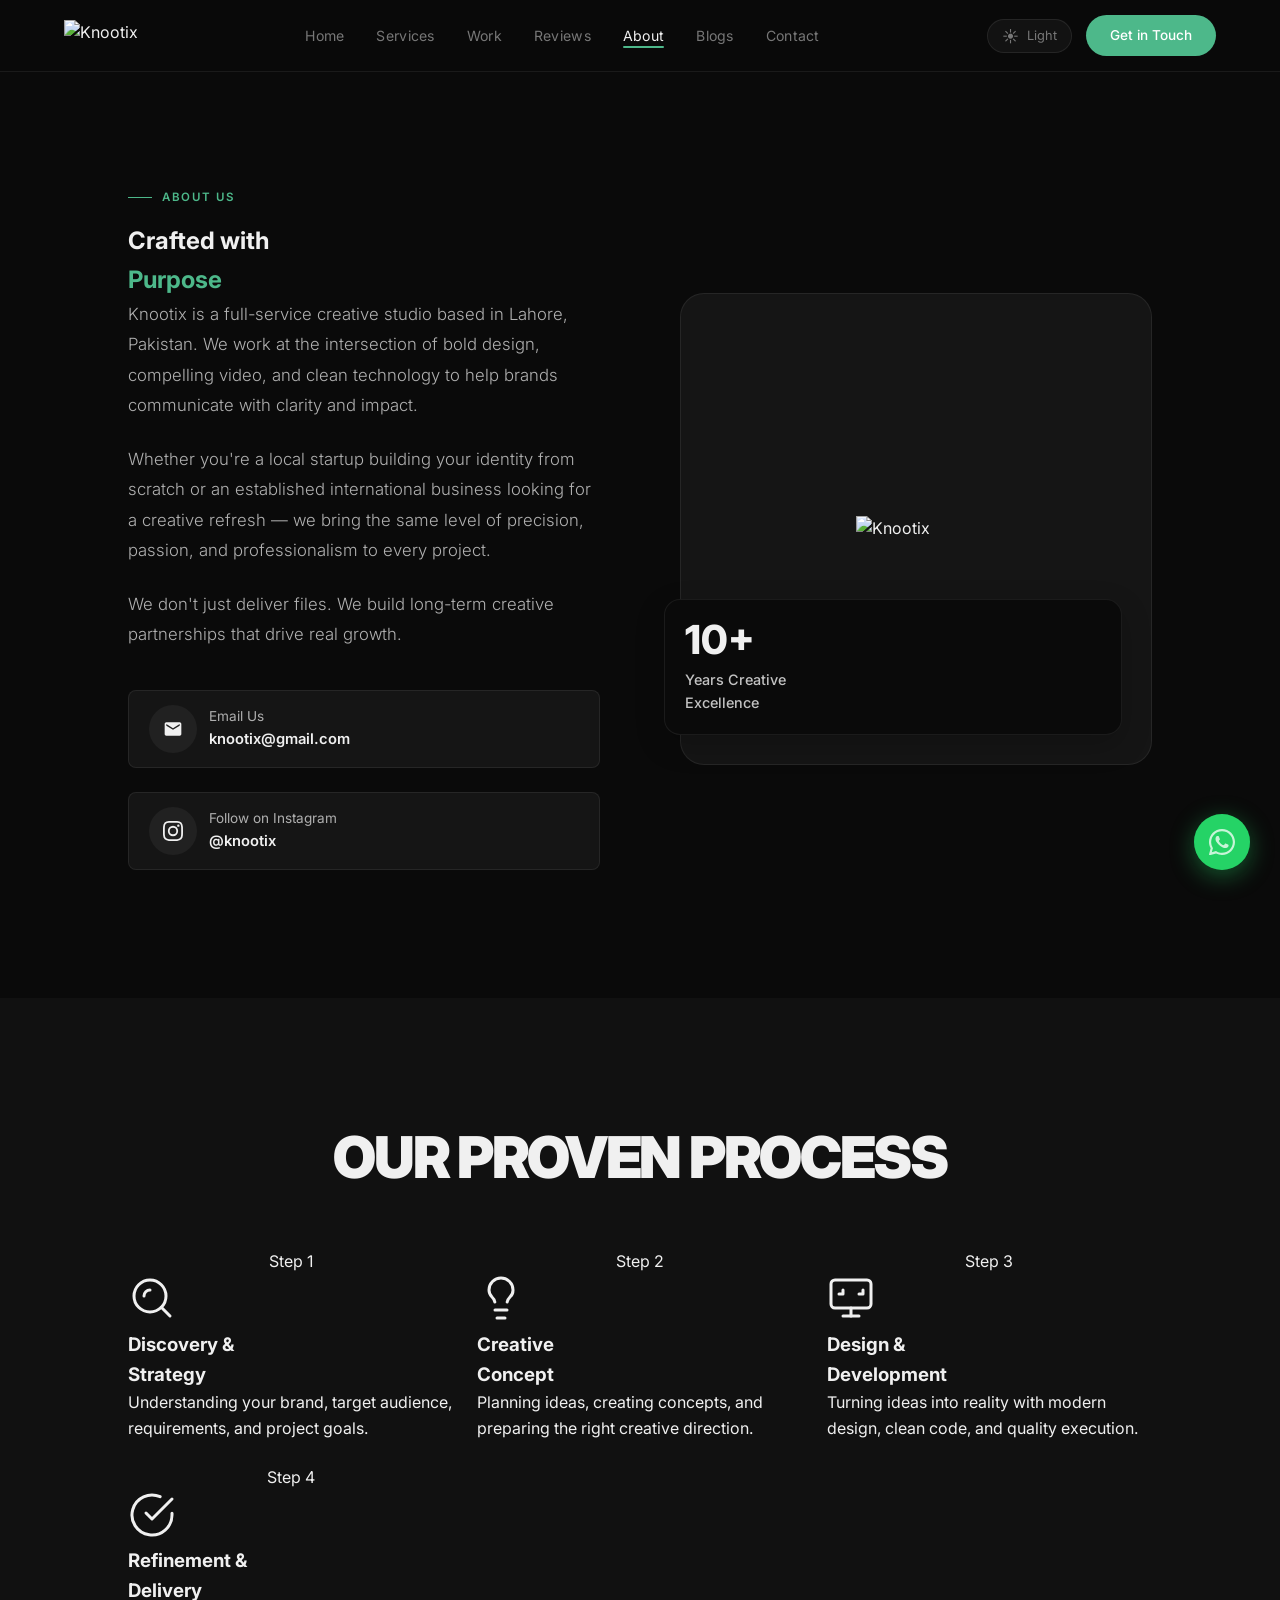
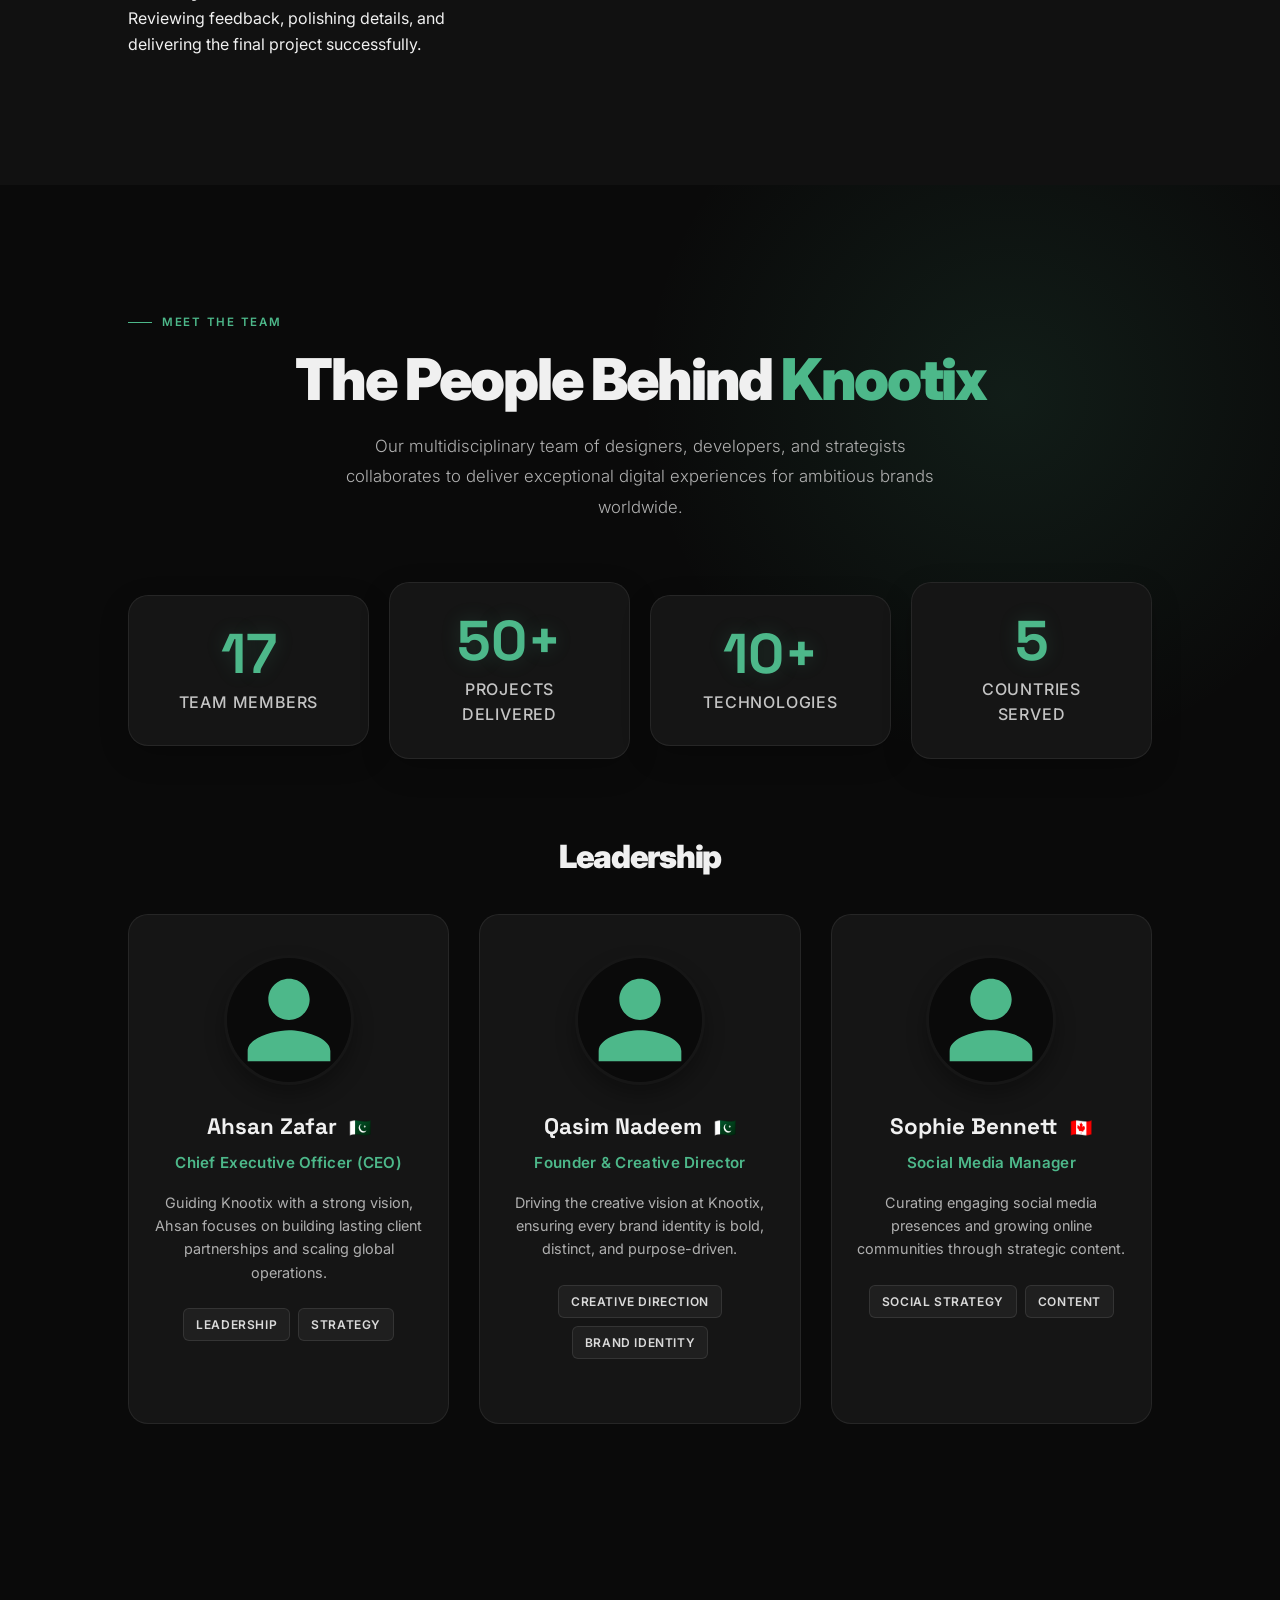
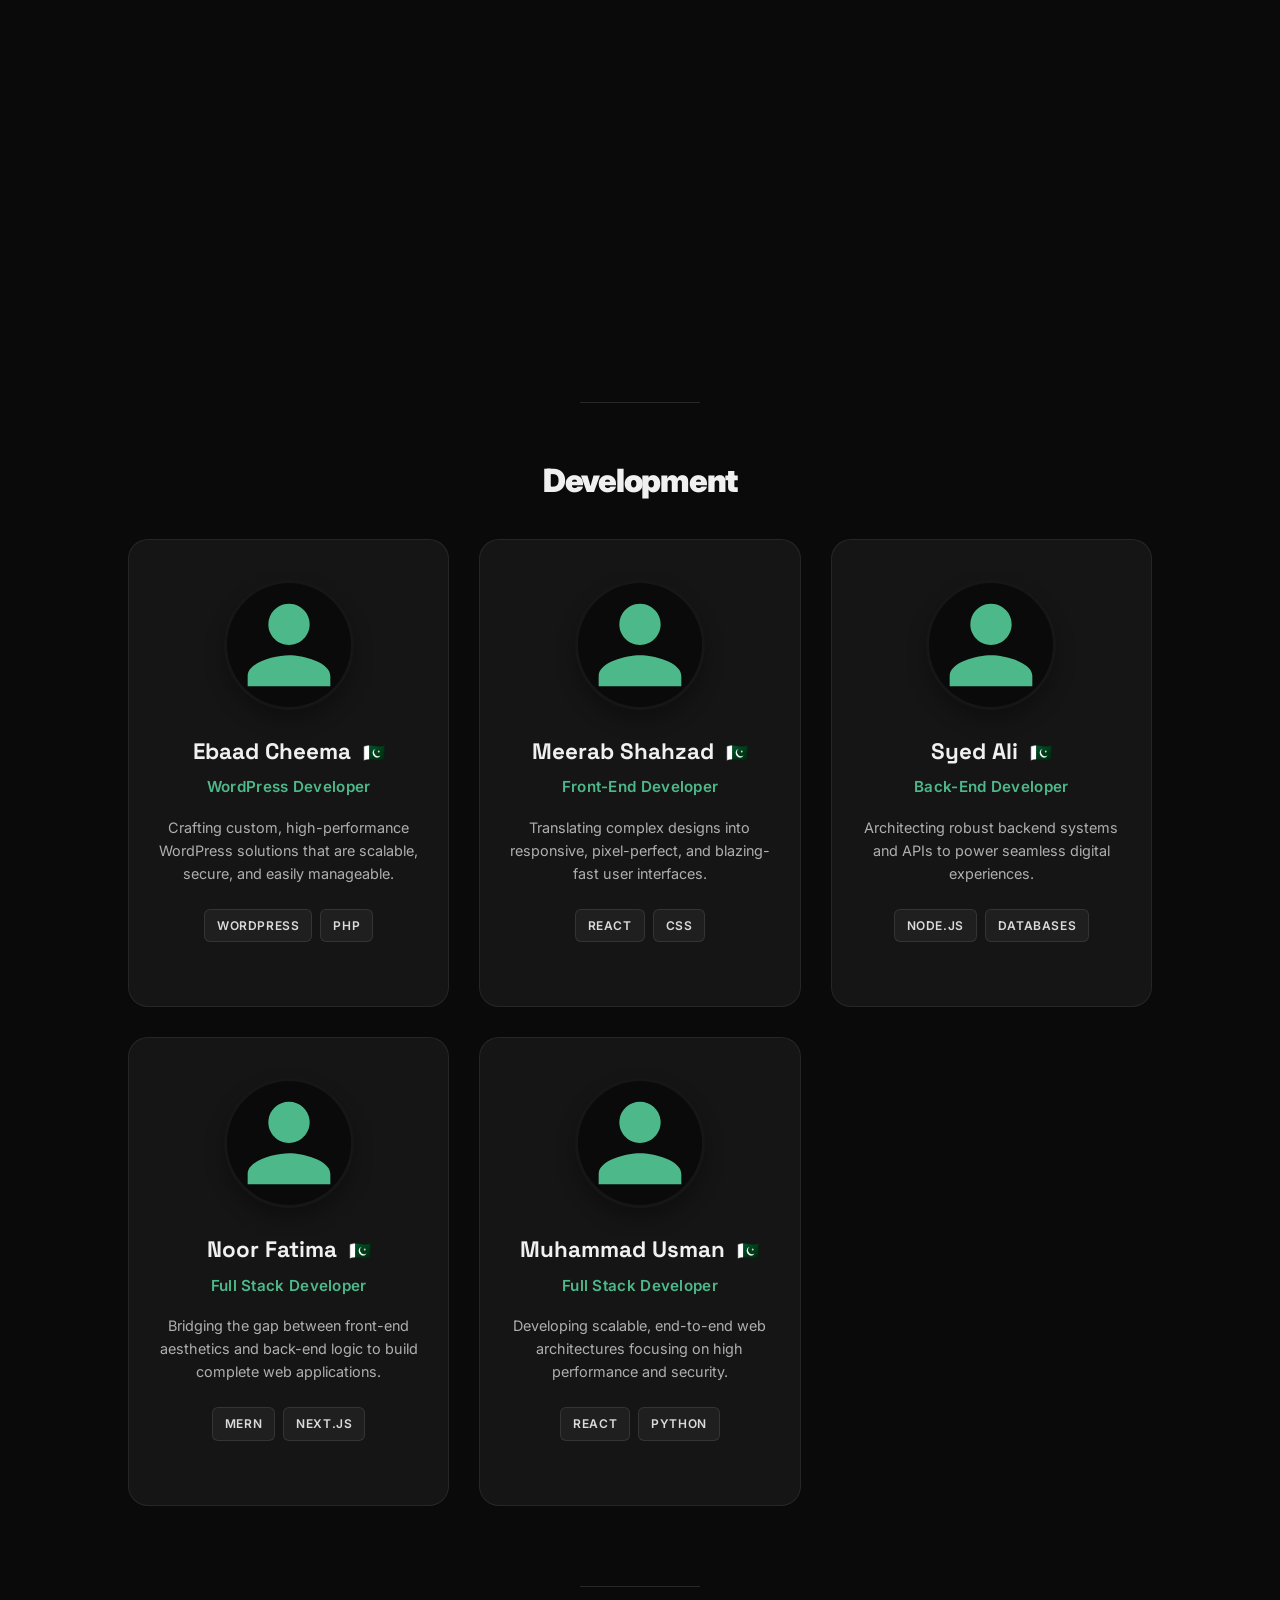
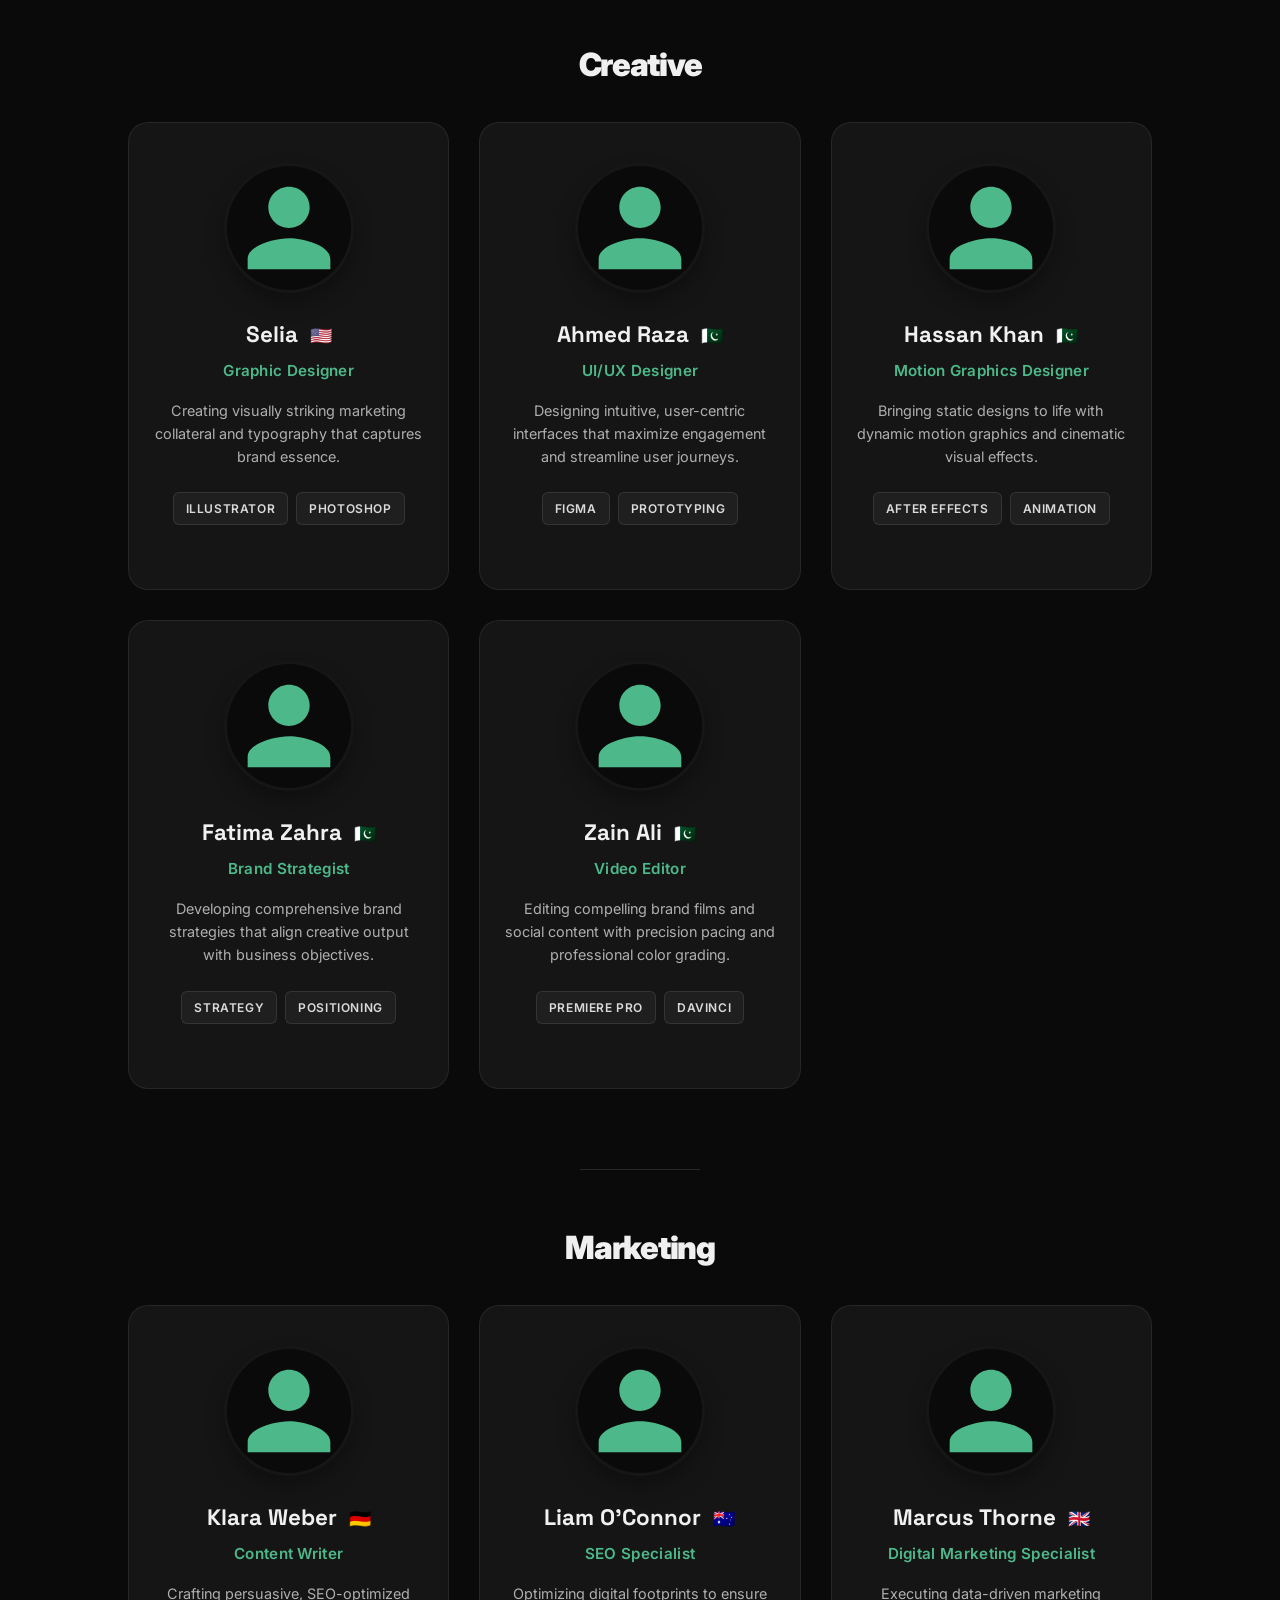
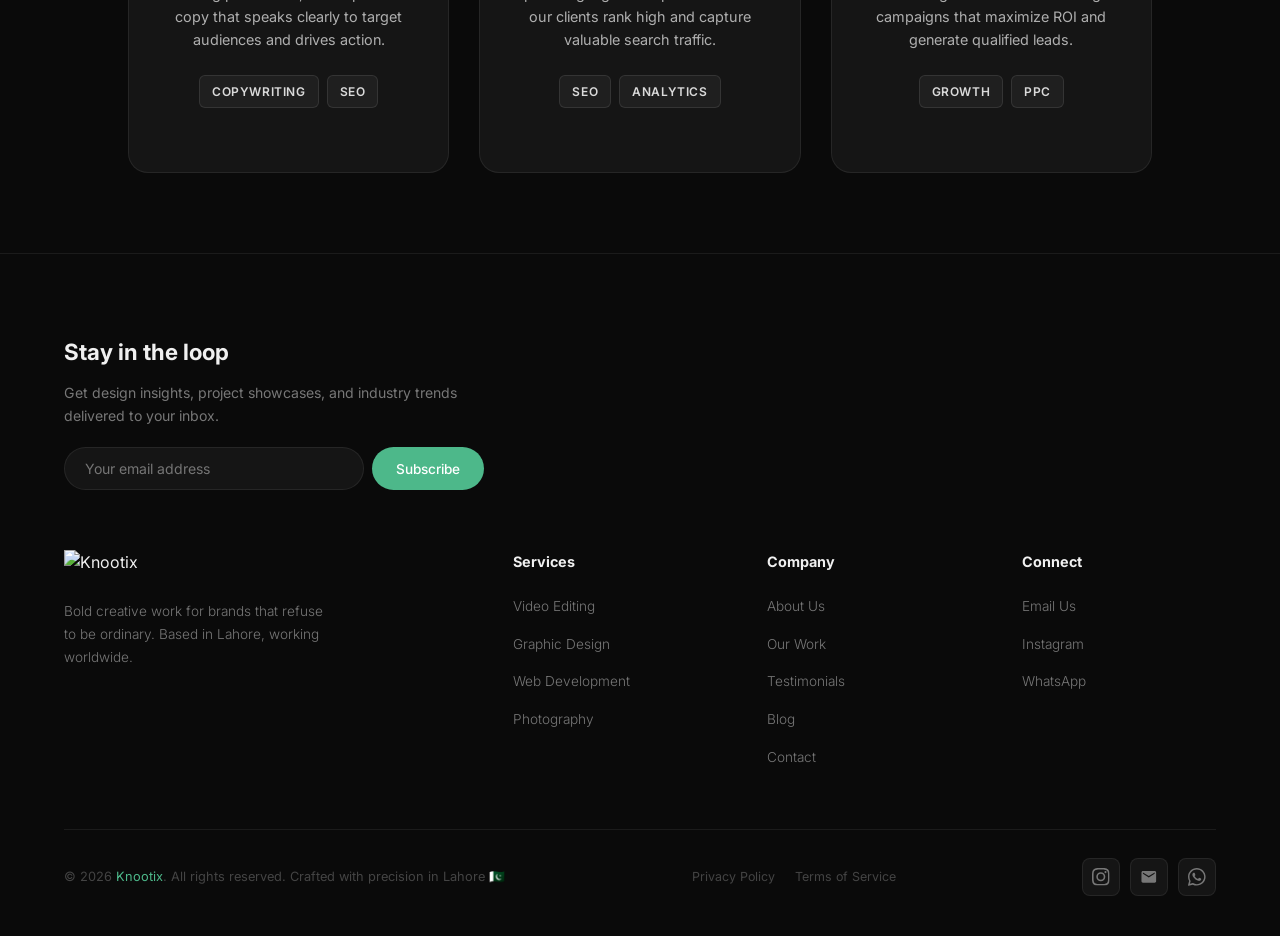
==== commit 623550a1: "chore: Apply SEO optimizations including meta descriptions, H1 fixes, and valid external links" ====
--- a/about.html
+++ b/about.html
@@ -4,6 +4,7 @@
     <meta charset="UTF-8" />
     <meta name="viewport" content="width=device-width, initial-scale=1.0" />
     <title>About Us | Knootix — Creative Studio</title>
+    <meta name="description" content="Knootix - Premium Web Development, UI/UX Design, and Branding Agency.">
     <link rel="preconnect" href="https://fonts.googleapis.com" />
     <link rel="preconnect" href="https://fonts.gstatic.com" crossorigin />
     <link href="https://fonts.googleapis.com/css2?family=Inter:wght@300;400;500;600;700;800;900&family=Space+Grotesk:wght@400;500;600;700&display=swap" rel="stylesheet" />
